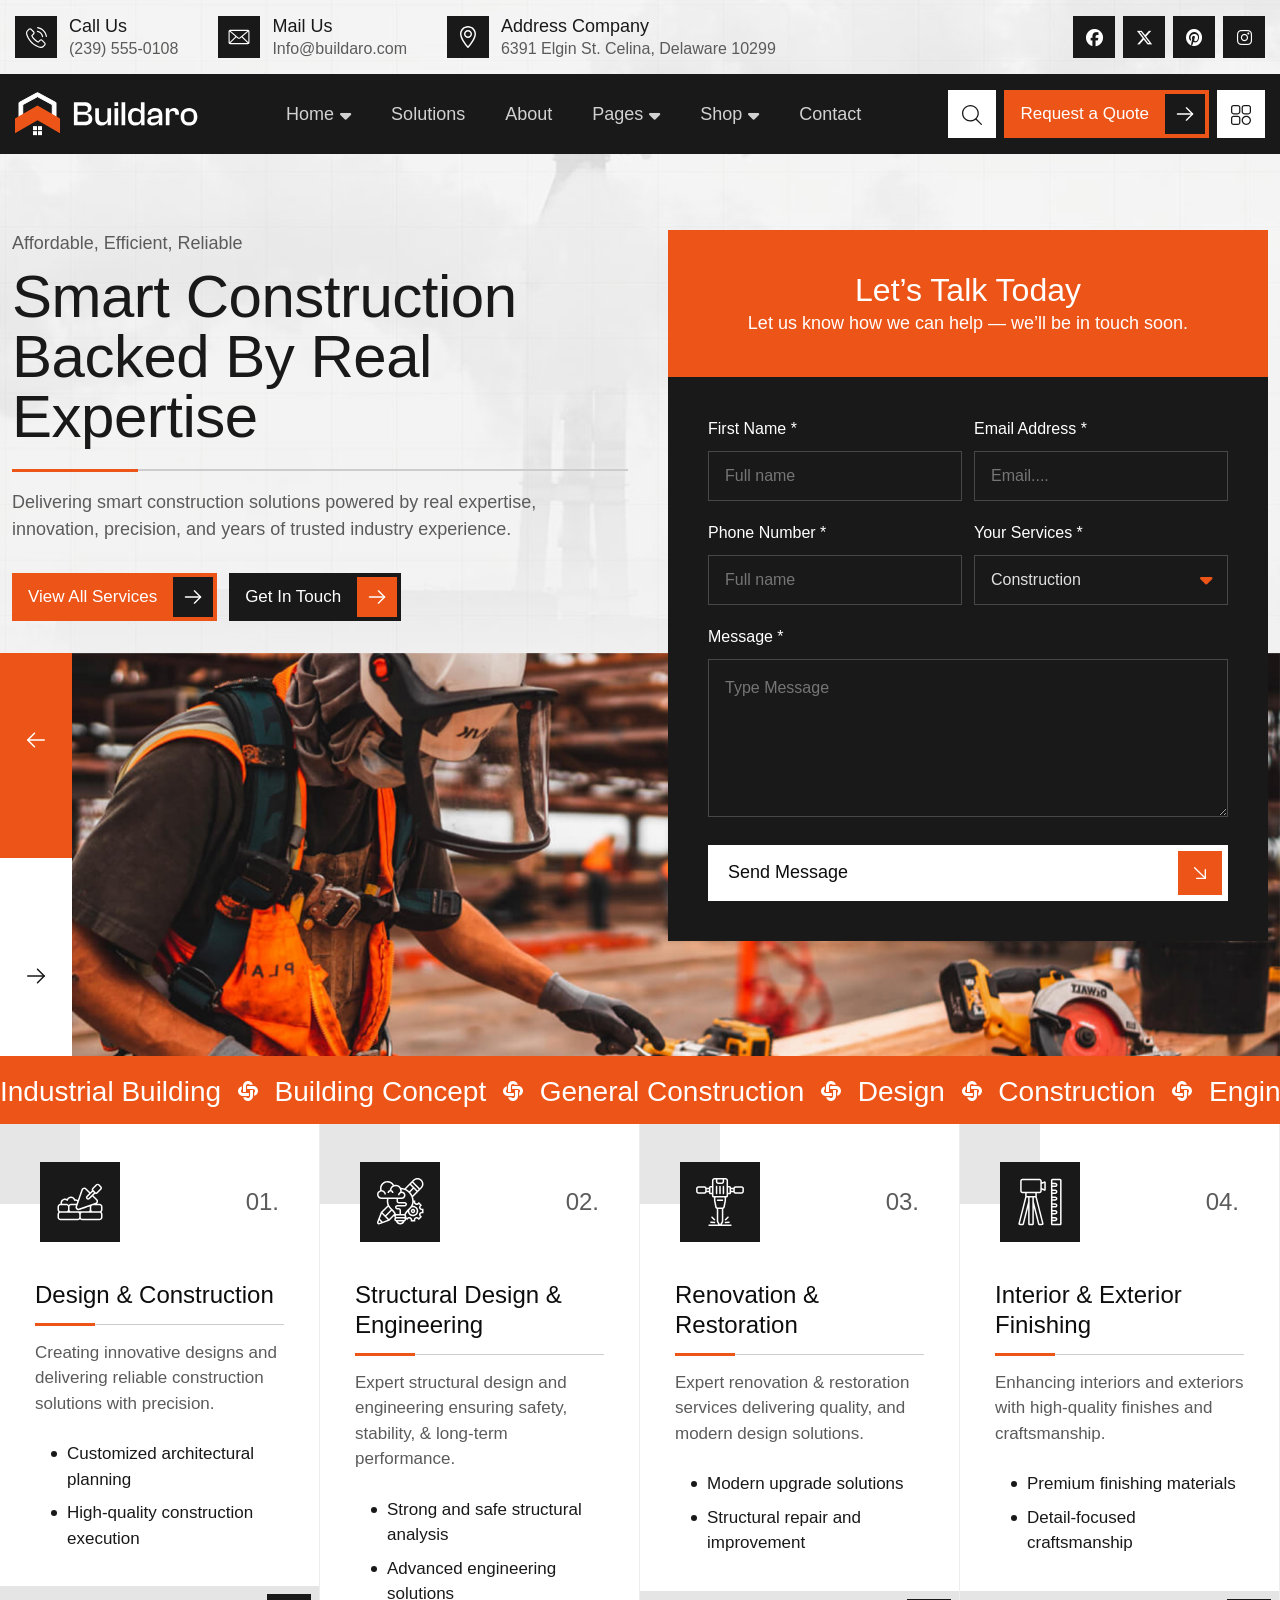
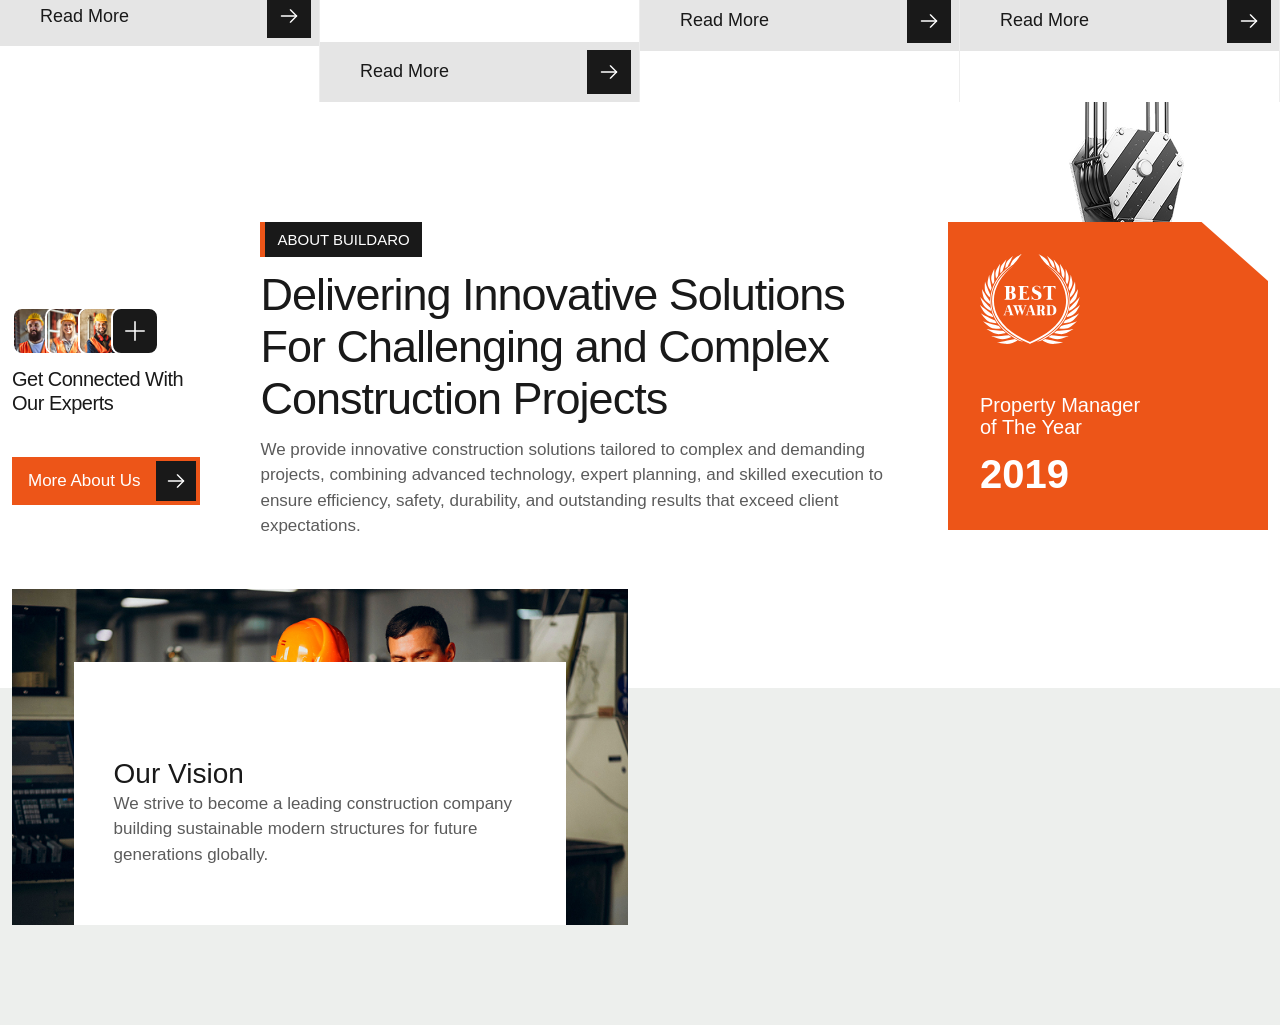
==== index.html @ 1fac30cc "25% 25%" ====
<!DOCTYPE html>
  <html lang="en">
  <head>
  	<meta charset="UTF-8">
  	<title>Buildaro - Home 1</title>
  	<meta name="description" content="Buildaro. - Construction WordPress Theme">
  	<meta name="keywords" content="	architecture, builder, building, company, construction, corporate, engineering, factory, handyman, industry, interior, painter, plumber, renovation, wielding">
  	<meta name="author" content="Themexriver">
  	<link rel="shortcut icon" href="assets/img/logo/fv-1.png" type="image/x-icon">
  	<!-- Mobile Specific Meta -->
  	<meta name="viewport" content="width=device-width, initial-scale=1">

  	<link href="https://api.fontshare.com/v2/css?f[]=clash-grotesk@200,300,400,500,600,700,1&f[]=satoshi@300,301,400,401,500,501,700,701,900,901,1,2&display=swap" rel="stylesheet">
  	<link rel="stylesheet" href="assets/css/bootstrap.min.css">
  	<link rel="stylesheet" href="assets/css/fontawesome.css">
  	<link rel="stylesheet" href="assets/css/animate.css">
  	<link rel="stylesheet" href="assets/css/swiper.min.css">
  	<link rel="stylesheet" href="assets/css/jquery-ui.css"> 
  	<link rel="stylesheet" href="assets/css/magnific-popup.css">
  	<link rel="stylesheet" href="assets/css/style.css">
  </head>
  <body class="home-1">
  	<div id="preloader">
  		<div class="preloader-logo">
  			<a href="#"><img src="assets/img/logo/logo-black.svg" alt=""></a>
  		</div>
  	</div>


<!-- Start of Header section
	============================================= -->
	<header id="bd-header" class="bd-header-section header_style_one txa_sticky_header">
		<div class="bd-header-top d-flex justify-content-between align-items-center">
			<div class="top-cta-wrap d-flex">
				<div class="cta-item d-flex align-items-center">
					<div class="item-icon d-flex justify-content-center align-items-center">
						<img src="assets/img/icon/ic1.svg" alt="">
					</div>
					<div class="item-text">
						<span>Call Us</span>
						<a href="#">(239) 555-0108</a>
					</div>
				</div>
				<div class="cta-item d-flex align-items-center">
					<div class="item-icon d-flex justify-content-center align-items-center">
						<img src="assets/img/icon/ic2.svg" alt="">
					</div>
					<div class="item-text">
						<span>Mail Us</span>
						<a href="#">Info@buildaro.com</a>
					</div>
				</div>
				<div class="cta-item d-flex align-items-center">
					<div class="item-icon d-flex justify-content-center align-items-center">
						<img src="assets/img/icon/ic3.svg" alt="">
					</div>
					<div class="item-text">
						<span>Address Company</span>
						<a href="#">6391 Elgin St. Celina, Delaware 10299</a>
					</div>
				</div>
			</div>
			<div class="top-social">
				<a href="#"><i class="fa-brands fa-facebook"></i></a>
				<a href="#"><i class="fa-brands fa-x-twitter"></i></a>
				<a href="#"><i class="fa-brands fa-pinterest"></i></a>
				<a href="#"><i class="fa-brands fa-instagram"></i></a>
			</div>
		</div>
		<div class="bd-header-navigation-wrap d-flex justify-content-between align-items-center">
			<div class="bd-header-navigation d-flex align-items-center justify-content-between">
				<div class="brand-logo">
					<a href="#"><img src="assets/img/logo/logo-1.svg" alt=""></a>
				</div>
				<nav class="main-navigation clearfix ul-li">
					<ul id="main-nav" class="nav navbar-nav clearfix">
						<li class="dropdown active">
							<a href="!#">Home</a>
							<ul class="dropdown-menu clearfix">
								<li><a class="active"  href="index.html">Home Page One</a></li>
								<li><a href="index-2.html">Home Page Two</a></li>
								<li><a href="index-3.html">Home Page Three</a></li>
							</ul>
						</li>
						<li><a href="about.html">Solutions</a></li>
						<li><a href="about.html">About</a></li>
						<li class="dropdown">
							<a href="!#">Pages</a>
							<ul class="dropdown-menu clearfix">
								<li><a href="service.html">Services</a></li>
								<li class="dropdown">
									<a href="service-single.html">Services Details</a>
									<ul class="dropdown-menu clearfix">
										<li><a href="service-single.html">Construction </a></li>
										<li><a href="service-single-2.html">Architect Design</a></li>
										<li><a href="service-single-3.html">Interior Design</a></li>
										<li><a href="service-single-4.html">3D Animation</a></li>
										<li><a href="service-single-5.html">House Renovation</a></li>
										<li><a href="service-single-6.html">Ideas & Inspiration</a></li>
									</ul>
								</li>
								<li><a href="team.html">Team Page</a></li>
								<li class="dropdown">
									<a href="service-single.html">Blog</a>
									<ul class="dropdown-menu clearfix">
										<li><a href="service-single.html">Construction</a></li>
										<li><a href="service-single-2.html">Architect Design</a></li>
										<li><a href="service-single-3.html">Interior Design</a></li>
										<li><a href="service-single-4.html">3D Animation</a></li>
										<li><a href="service-single-5.html">House Renovation</a></li>
										<li><a href="service-single-6.html">Ideas & Inspiration</a></li>
									</ul>
								</li>
								<li><a href="faq.html">FAQ Page</a></li>
								<li><a href="pricing.html">Pricing Page</a></li>
								<li><a href="testimonial.html">Testimonial Page</a></li>
								<li><a href="contact.html">Contact Page</a></li>
								<li><a href="booking.html">Booking Page</a></li>
							</ul>
						</li>
						<li class="dropdown">
							<a href="!#">Shop</a>
							<ul class="dropdown-menu clearfix"> 
								<li><a href="shop.html">Shop Page </a></li>
								<li><a href="shop-single.html">Shop Details</a></li>
							</ul>
						</li>
						<li><a href="about.html">Contact</a></li>
					</ul>
				</nav>
				<div class="header-cta d-flex align-items-center">
					<button class="search-btn"><i><img src="assets/img/icon/ic5.svg" alt=""></i></button>
					<div class="cta-btn">
						<a class="d-flex align-items-center" href="#">
							<span>Request a Quote</span>
							<i><img src="assets/img/icon/arrow.svg" alt=""></i>
						</a>
					</div>
					<button class="ofcanvas-btn"><i><img src="assets/img/icon/ic4.svg" alt=""></i></button>
				</div>
				<div class="bd-mobile-menu-btn mobile_menu_button open_mobile_menu">
					<button>
						<span></span>
						<span></span>
						<span></span>
					</button>
				</div>
			</div>
		</div>
	</header>
<!-- Start of Header section
	============================================= -->

<!-- Start of Hero section
	============================================= -->
	<section id="bd-hero1" class="bd-hero1-sec position-relative">
		<div class="bd-hero-bg img-cover position-absolute">
			<img src="assets/img/hero/hr1.jpg" alt="">
		</div>
		<div class="container">
			<div class="bd-hero1-content d-flex">
				<div class="bd-hero1-text headline pera-content">
					<span class="hero-slug">Affordable, Efficient, Reliable</span>
					<h1 class="hero-title">Smart Construction Backed 
					By Real Expertise</h1>
					<p>Delivering smart construction solutions powered by real expertise, innovation, precision, and 
					years of trusted industry experience.</p>
					<div class="hero-btn-grp flex-wrap mt-30 d-flex align-items-centers">
						<div class="bd-btn1">
							<a class="d-flex align-items-center" href="#">
								<span>View All Services</span>
								<i><img src="assets/img/icon/arrow.svg" alt=""></i>
							</a>
						</div>
						<div class="bd-btn1">
							<a class="d-flex align-items-center" href="#">
								<span>Get In Touch</span>
								<i><img src="assets/img/icon/arrow.svg" alt=""></i>
							</a>
						</div>
					</div>
				</div>
				<div class="bd-hero1-form">
					<div class="item-title headline pera-content">
						<h3>Let’s Talk Today</h3>
						<p>Let us know how we can help — we’ll be in touch soon.</p>
					</div>
					<div class="item-form">
						<form action="#" method="#">
							<div class="row">
								<div class="col-md-6">
									<div class="item-input">
										<span>First Name *</span>
										<input type="text" placeholder="Full name">
									</div>
								</div>
								<div class="col-md-6">
									<div class="item-input">
										<span>Email Address *</span>
										<input type="email" placeholder="Email....">
									</div>
								</div>
								<div class="col-md-6">
									<div class="item-input">
										<span>Phone Number *</span>
										<input type="text" placeholder="Full name">
									</div>
								</div>
								<div class="col-md-6">
									<div class="item-input">
										<span>Your Services *</span>
										<div class="selective-item position-relative ">
											<select name="#" id="#">
												<option value="#">Construction</option>
												<option value="#">Architect Design</option>
												<option value="#">Interior Design</option>
												<option value="#">House Renovation</option>
											</select>
										</div>
									</div>
								</div>
								<div class="col-md-12">
									<div class="item-input">
										<span>Message *</span>
										<textarea name="#" id="#" placeholder="Type Message"></textarea>
									</div>
								</div>
								<div class="col-md-12">
									<button>Send Message <i><img src="assets/img/icon/arrow.svg" alt=""></i></button>
								</div>
							</div>
						</form>
					</div>
				</div>
			</div>
		</div>
		<div class="bd-hero1-img-slider over-hidden position-relative">
			<div class="bd-hr1-img-slide swiper-container">
				<div class="swiper-wrapper">
					<div class="swiper-slide">
						<div class="bd-hr1-s-img">
							<div class="item-img img-cover">
								<img src="assets/img/hero/hr2.jpg" alt="">
							</div>
						</div>
					</div>
					<div class="swiper-slide">
						<div class="bd-hr1-s-img">
							<div class="item-img img-cover">
								<img src="assets/img/hero/hr3.jpg" alt="">
							</div>
						</div>
					</div>
					<div class="swiper-slide">
						<div class="bd-hr1-s-img">
							<div class="item-img img-cover">
								<img src="assets/img/hero/hr4.jpg" alt="">
							</div>
						</div>
					</div>
				</div>
			</div>
			<div class="bd-hero-text-marquee marquee-right headline">
				<h3>Industrial Building</h3>
				<i><img src="assets/img/icon/ic6.svg" alt=""></i>
				<h3>Building Concept</h3>
				<i><img src="assets/img/icon/ic6.svg" alt=""></i>
				<h3>General Construction</h3>
				<i><img src="assets/img/icon/ic6.svg" alt=""></i>
				<h3>Design</h3>
				<i><img src="assets/img/icon/ic6.svg" alt=""></i>
				<h3>Construction</h3>
				<i><img src="assets/img/icon/ic6.svg" alt=""></i>
				<h3>Engineering Construction</h3>
				<i><img src="assets/img/icon/ic6.svg" alt=""></i>
				<h3>General Construction</h3>
				<i><img src="assets/img/icon/ic6.svg" alt=""></i>
				<h3>Building Concept</h3>
				<i><img src="assets/img/icon/ic6.svg" alt=""></i>
			</div>
			<div class="bd-hr1-nav">
				<div class="bd-hr1-next active">
					<svg width="24" height="24" viewBox="0 0 24 24" fill="none" xmlns="http://www.w3.org/2000/svg">
						<path fill-rule="evenodd" clip-rule="evenodd" d="M3 12C3 12.4142 3.33579 12.75 3.75 12.75H20.25C20.6642 12.75 21 12.4142 21 12C21 11.5858 20.6642 11.25 20.25 11.25H3.75C3.33579 11.25 3 11.5858 3 12Z" fill="#191919"/>
						<path fill-rule="evenodd" clip-rule="evenodd" d="M12.9697 19.2803C13.2625 19.5732 13.7374 19.5732 14.0303 19.2803L20.7803 12.5303C21.0732 12.2375 21.0732 11.7625 20.7803 11.4697L14.0303 4.71968C13.7374 4.4268 13.2625 4.4268 12.9697 4.71968C12.6768 5.01255 12.6768 5.48745 12.9697 5.78032L19.1893 12L12.9697 18.2197C12.6768 18.5126 12.6768 18.9874 12.9697 19.2803Z" fill="#191919"/>
					</svg>
				</div>
				<div class="bd-hr1-prev">
					<svg width="24" height="24" viewBox="0 0 24 24" fill="none" xmlns="http://www.w3.org/2000/svg">
						<path fill-rule="evenodd" clip-rule="evenodd" d="M3 12C3 12.4142 3.33579 12.75 3.75 12.75H20.25C20.6642 12.75 21 12.4142 21 12C21 11.5858 20.6642 11.25 20.25 11.25H3.75C3.33579 11.25 3 11.5858 3 12Z" fill="#191919"/>
						<path fill-rule="evenodd" clip-rule="evenodd" d="M12.9697 19.2803C13.2625 19.5732 13.7374 19.5732 14.0303 19.2803L20.7803 12.5303C21.0732 12.2375 21.0732 11.7625 20.7803 11.4697L14.0303 4.71968C13.7374 4.4268 13.2625 4.4268 12.9697 4.71968C12.6768 5.01255 12.6768 5.48745 12.9697 5.78032L19.1893 12L12.9697 18.2197C12.6768 18.5126 12.6768 18.9874 12.9697 19.2803Z" fill="#191919"/>
					</svg>
				</div>
			</div>
		</div>
	</section>
<!-- End of Hero section
	============================================= -->

<!-- Start of Service section
	============================================= -->
	<section id="bd-ser1" class="bd-ser1-sec">
		<div class="bd-ser1-content">
			<div class="bd-ser1-item position-relative">
				<div class="item-icon-serial d-flex align-items-center justify-content-between">
					<div class="item-icon d-flex align-items-center justify-content-center">
						<svg width="48" height="48" viewBox="0 0 48 48" fill="none" xmlns="http://www.w3.org/2000/svg">
							<path d="M43.5007 25.8653H40.7655C42.3225 24.9061 42.5827 22.5038 41.241 21.2401L37.413 17.4113L39.1028 15.7223C39.5204 15.9254 39.9911 15.9929 40.449 15.9153C40.9069 15.8377 41.3291 15.6189 41.6565 15.2896L45.369 11.5771C45.7901 11.1548 46.0265 10.5827 46.0265 9.98634C46.0265 9.38997 45.7901 8.81792 45.369 8.39559L43.248 6.27459C42.3975 5.42409 40.9155 5.42409 40.0658 6.27459L36.3532 9.98709C35.6835 10.6366 35.5012 11.7098 35.9197 12.5416L34.2315 14.2298L30.4035 10.4026C28.9365 8.83959 26.0865 9.49509 25.4528 11.5411L21.8107 22.0013C21.0387 21.5313 20.14 21.312 19.2382 21.3736C17.952 17.5591 12.4793 17.3536 10.8923 21.0421C7.7445 19.4551 3.8715 22.4048 4.569 25.8646C4.16948 25.8562 3.7723 25.9276 3.40069 26.0745C3.02908 26.2215 2.69049 26.441 2.40473 26.7203C2.11898 26.9997 1.89178 27.3332 1.73643 27.7014C1.58109 28.0695 1.50071 28.465 1.5 28.8646V31.8646C1.5 32.7653 1.9065 33.5648 2.5365 34.1146C2.21254 34.3934 1.95232 34.7386 1.77348 35.1268C1.59465 35.515 1.50138 35.9372 1.5 36.3646V39.3646C1.5 41.0191 2.8455 42.3646 4.5 42.3646H21.75C22.65 42.3646 23.4495 41.9581 24 41.3281C24.5505 41.9581 25.35 42.3653 26.25 42.3653H43.5C45.1545 42.3653 46.5 41.0191 46.5 39.3653V36.3653C46.5 35.4653 46.0935 34.6651 45.4635 34.1153C45.7875 33.8365 46.0477 33.4913 46.2265 33.1031C46.4054 32.7149 46.4986 32.2928 46.5 31.8653V28.8653C46.5 27.2108 45.1553 25.8653 43.5007 25.8653ZM37.4137 11.0476L41.1263 7.33509C41.2673 7.19522 41.4579 7.11674 41.6565 7.11674C41.8551 7.11674 42.0457 7.19522 42.1868 7.33509L44.3078 9.45609C44.6003 9.74859 44.6003 10.2241 44.3078 10.5166L40.596 14.2291C40.3035 14.5216 39.828 14.5216 39.5348 14.2291L37.4137 12.1073C37.2739 11.9664 37.1955 11.776 37.1955 11.5775C37.1955 11.379 37.2739 11.1885 37.4137 11.0476ZM36.8835 13.6988L37.944 14.7593L32.6408 20.0626C32.3482 20.3551 31.8727 20.3551 31.5802 20.0626C31.44 19.9218 31.3613 19.7311 31.3613 19.5323C31.3613 19.3336 31.44 19.1429 31.5802 19.0021L36.8835 13.6988ZM22.8705 23.5208C22.8697 23.5208 26.8703 12.0331 26.8695 12.0316C27.1823 11.0063 28.6125 10.6861 29.343 11.4631L33.171 15.2903L30.5198 17.9416C30.0985 18.3638 29.8619 18.9359 29.8619 19.5323C29.8619 20.1288 30.0985 20.7009 30.5198 21.1231C30.9419 21.5445 31.514 21.7812 32.1105 21.7812C32.707 21.7812 33.2791 21.5445 33.7012 21.1231L36.3525 18.4726L40.1805 22.3006C40.956 23.0326 40.638 24.4613 39.609 24.7748L22.9987 30.5573C21.864 30.9983 20.6423 29.7826 21.0863 28.6463L22.8705 23.5208ZM9.00075 22.1153C9.6705 22.1153 10.3095 22.3433 10.8495 22.7753C11.2688 23.1316 11.9722 22.8698 12.0555 22.3261C12.6743 19.0688 17.3542 19.0763 17.9445 22.3411C18.0075 22.7536 18.447 23.0476 18.8505 22.9433C19.7145 22.7371 20.607 22.9508 21.2992 23.4728L20.4667 25.8653H15.0007C14.1007 25.8653 13.3013 26.2718 12.7508 26.9018C12.4719 26.5779 12.1267 26.3177 11.7385 26.1388C11.3503 25.96 10.9282 25.8667 10.5008 25.8653H6.1095C5.5695 24.0136 7.08075 22.0853 9.00075 22.1153ZM3.00075 28.8653C3.00075 28.0381 3.6735 27.3653 4.50075 27.3653H10.5008C11.328 27.3653 12.0008 28.0381 12.0008 28.8653V31.8653C12.0008 32.6926 11.328 33.3653 10.5008 33.3653H4.50075C3.6735 33.3653 3.00075 32.6926 3.00075 31.8653V28.8653ZM23.2507 39.3653C23.2507 40.1926 22.578 40.8653 21.7507 40.8653H4.50075C3.6735 40.8653 3.00075 40.1926 3.00075 39.3653V36.3653C3.00075 35.5381 3.6735 34.8653 4.50075 34.8653H21.7507C22.578 34.8653 23.2507 35.5381 23.2507 36.3653V39.3653ZM15.0007 33.3653C14.1735 33.3653 13.5007 32.6926 13.5007 31.8653V28.8653C13.5007 28.0381 14.1735 27.3653 15.0007 27.3653H19.9447L19.6695 28.1551C18.9495 30.0248 20.5193 32.1976 22.497 32.1413C22.6163 32.4511 33.2715 28.5038 33.6795 28.4266C33.813 28.6163 33.7297 31.5818 33.7507 31.8653C33.7507 32.6926 33.078 33.3653 32.2507 33.3653H15.0007ZM45.0007 39.3653C45.0007 40.1926 44.328 40.8653 43.5007 40.8653H26.2507C25.4235 40.8653 24.7507 40.1926 24.7507 39.3653V36.3653C24.7507 35.5381 25.4235 34.8653 26.2507 34.8653H43.5007C44.328 34.8653 45.0007 35.5381 45.0007 36.3653V39.3653ZM45.0007 31.8653C45.0007 32.6926 44.328 33.3653 43.5007 33.3653H36.7507C35.9235 33.3653 35.2507 32.6926 35.2507 31.8653V28.8653C35.2507 28.3921 35.4787 27.9526 35.856 27.6691L36.726 27.3661L43.5007 27.3653C44.328 27.3653 45.0007 28.0381 45.0007 28.8653V31.8653Z" fill="white"/>
						</svg>
					</div>
					<div class="item-serial">
						01.
					</div>
				</div>
				<div class="item-text headline pera-content ul-li-block">
					<h3>Design & Construction</h3>
					<p>Creating innovative designs and delivering reliable construction solutions with precision.</p>
					<ul>
						<li>Customized architectural planning</li>
						<li>High-quality construction execution</li>
					</ul>
				</div>
				<div class="item-btn">
					<a class="d-flex justify-content-between align-items-center" href="#">
						<span>Read More</span>
						<i><img src="assets/img/icon/arrow.svg" alt=""></i>
					</a>
				</div>
			</div>
			<div class="bd-ser1-item position-relative">
				<div class="item-icon-serial d-flex align-items-center justify-content-between">
					<div class="item-icon d-flex align-items-center justify-content-center">
						<svg width="47" height="47" viewBox="0 0 47 47" fill="none" xmlns="http://www.w3.org/2000/svg">
							<path d="M36 35.25C37.2405 35.25 38.25 34.2405 38.25 33C38.25 31.7595 37.2405 30.75 36 30.75C34.7595 30.75 33.75 31.7595 33.75 33C33.75 34.2405 34.7595 35.25 36 35.25ZM36 32.25C36.1485 32.2499 36.2938 32.2938 36.4174 32.3762C36.541 32.4586 36.6373 32.5759 36.6942 32.7131C36.7511 32.8503 36.7661 33.0013 36.7371 33.147C36.7082 33.2927 36.6366 33.4266 36.5316 33.5316C36.4266 33.6366 36.2927 33.7082 36.147 33.7371C36.0013 33.7661 35.8503 33.7511 35.7131 33.6942C35.5759 33.6373 35.4586 33.541 35.3762 33.4174C35.2938 33.2938 35.2499 33.1485 35.25 33C35.25 32.586 35.5868 32.25 36 32.25Z" fill="white"/>
							<path d="M43.62 29.8335C43.5085 29.5699 43.4781 29.279 43.5328 28.9981C43.5874 28.7171 43.7246 28.4589 43.9268 28.2562L45.018 27.1643L41.835 23.9812L40.7423 25.0732C40.329 25.4872 39.7095 25.6073 39.1365 25.3673C38.8737 25.2593 38.649 25.0756 38.4911 24.8394C38.3332 24.6032 38.2493 24.3253 38.25 24.0413V22.5H36.7118C36.6472 21.3133 36.4237 20.1406 36.0472 19.0132L44.7262 10.3343C45.2903 9.7734 45.7375 9.10625 46.0419 8.37142C46.3464 7.63658 46.5021 6.84866 46.5 6.05325C46.5 2.71575 43.7843 0 40.4468 0C38.8298 0 37.3095 0.63 36.1665 1.773L27.4965 10.4438C26.3526 10.0645 25.1625 9.84223 23.9587 9.783C22.9237 7.97475 20.979 6.75 18.75 6.75C18.1793 6.75 17.6287 6.8355 17.1045 6.98475C15.81 4.551 13.2952 3 10.5 3C6.3645 3 3 6.3645 3 10.5C3 11.0745 3.0705 11.64 3.19875 12.1935C2.27449 12.4738 1.46474 13.0436 0.888833 13.819C0.312929 14.5943 0.00134266 15.5342 0 16.5C0 18.9818 2.01825 21 4.5 21H9.9405C9.81473 21.7434 9.75102 22.496 9.75 23.25C9.75 24.9007 10.0553 26.244 10.548 27.3915L3.85725 34.083L0.13425 43.7625C-0.00426794 44.1262 -0.0346366 44.5222 0.0468047 44.9028C0.128246 45.2833 0.318021 45.6322 0.593254 45.9074C0.868486 46.1825 1.21743 46.3722 1.59802 46.4535C1.9786 46.5349 2.37459 46.5044 2.73825 46.3657L12.4177 42.6427L17.31 37.7498C17.2732 37.911 17.25 38.0775 17.25 38.25C17.25 38.8283 17.4758 39.351 17.835 39.75C17.4602 40.1598 17.2516 40.6946 17.25 41.25C17.25 42.2925 17.9662 43.164 18.93 43.4175C19.569 45.2475 21.2805 46.5 23.25 46.5C25.2195 46.5 26.931 45.2475 27.57 43.4175C28.05 43.2923 28.4751 43.0118 28.779 42.6198C29.0829 42.2277 29.2485 41.7461 29.25 41.25C29.25 41.1937 29.2373 41.1413 29.2335 41.0865L30.165 42.018L31.2577 40.926C31.671 40.512 32.2883 40.3912 32.8628 40.6305C33.1256 40.7391 33.3502 40.9233 33.5082 41.1598C33.6661 41.3963 33.7503 41.6744 33.75 41.9587V43.5H38.25V41.9587C38.25 41.3752 38.5988 40.854 39.1665 40.6193C39.43 40.5077 39.7207 40.4773 40.0016 40.532C40.2824 40.5866 40.5406 40.7238 40.743 40.926L41.835 42.018L45.018 38.835L43.9268 37.743C43.5135 37.329 43.3927 36.7102 43.632 36.1372C43.7401 35.8744 43.924 35.6496 44.1603 35.4916C44.3965 35.3336 44.6745 35.2495 44.9587 35.25H46.5V30.75H44.9587C44.3752 30.75 43.8547 30.4012 43.62 29.8335ZM32.382 32.0445C33.2002 31.2458 34.02 30.4297 34.7273 29.4862C35.1344 29.3334 35.5652 29.2535 36 29.25C38.0677 29.25 39.75 30.9323 39.75 33C39.75 35.0677 38.0677 36.75 36 36.75C33.9323 36.75 32.25 35.0677 32.25 33C32.25 32.6753 32.3002 32.3558 32.382 32.0445ZM33.2827 14.2785L36.75 10.8105L39.4395 13.5L35.4337 17.5057C34.8745 16.3328 34.1501 15.2461 33.2827 14.2785ZM34.0605 6L35.25 4.8105L41.6895 11.25L40.5 12.4395L34.0605 6ZM40.4468 1.5C41.6539 1.50159 42.8111 1.98181 43.6646 2.83537C44.5182 3.68893 44.9984 4.84614 45 6.05325C45.0016 6.65144 44.8846 7.24401 44.6557 7.79668C44.4268 8.34935 44.0906 8.85113 43.6665 9.273L42.75 10.1895L36.3105 3.75L37.227 2.8335C37.6489 2.40946 38.1507 2.07328 38.7034 1.84439C39.256 1.6155 39.8486 1.49845 40.4468 1.5ZM33 7.0605L35.6895 9.75L32.2238 13.2158C31.2569 12.3475 30.1706 11.6224 28.998 11.0625L33 7.0605ZM35.25 23.25C35.25 27.1523 33.285 29.0693 31.2045 31.098C29.772 32.4953 28.3005 33.9398 27.444 36.045C27.2979 36.0151 27.1491 36 27 36H24V32.25C24 31.0095 22.9905 30 21.75 30H20.25C20.0569 29.9914 19.8746 29.9086 19.741 29.7689C19.6074 29.6292 19.5328 29.4433 19.5328 29.25C19.5328 29.0567 19.6074 28.8708 19.741 28.7311C19.8746 28.5914 20.0569 28.5086 20.25 28.5H27.75C28.9905 28.5 30 27.4905 30 26.25C30 25.0095 28.9905 24 27.75 24H21.75C21.3368 24 21 23.664 21 23.25V21H24.75C26.8177 21 28.5 19.3177 28.5 17.25C28.5 15.1823 26.8177 13.5 24.75 13.5C24.729 13.5 24.7095 13.506 24.6885 13.506C24.7207 13.2555 24.75 13.005 24.75 12.75C24.7479 12.2706 24.6885 11.7932 24.573 11.328C30.552 11.994 35.25 17.1255 35.25 23.25ZM18.75 38.25C18.75 37.836 19.0868 37.5 19.5 37.5H27C27.1931 37.5086 27.3754 37.5914 27.509 37.7311C27.6426 37.8708 27.7172 38.0567 27.7172 38.25C27.7172 38.4433 27.6426 38.6292 27.509 38.7689C27.3754 38.9086 27.1931 38.9914 27 39H19.5C19.0868 39 18.75 38.664 18.75 38.25ZM9.3105 38.25L14.8237 32.7367C15.7462 33.6517 16.6028 34.5772 17.2343 35.7045L12 40.9395L9.3105 38.25ZM1.5 16.5C1.5 14.8455 2.8455 13.5 4.5 13.5C6.1545 13.5 7.5 14.8455 7.5 16.5H9C9 14.0835 7.08375 12.111 4.692 12.0098C4.56412 11.5167 4.4996 11.0094 4.5 10.5C4.5 7.19175 7.19175 4.5 10.5 4.5C11.5663 4.50025 12.6131 4.78553 13.5321 5.32632C14.4511 5.8671 15.2088 6.64372 15.7267 7.57575C14.9185 8.04776 14.2319 8.70218 13.7215 9.48675C13.2112 10.2713 12.8913 11.1643 12.7875 12.0945C11.478 12.417 10.5 13.5923 10.5 15H12C12 14.1727 12.6727 13.5 13.5 13.5C14.3273 13.5 15 14.1727 15 15H16.5C16.5 13.6237 15.564 12.474 14.2988 12.1215C14.6063 9.9375 16.482 8.25 18.75 8.25C21.2318 8.25 23.25 10.2682 23.25 12.75C23.25 13.1445 23.1855 13.5307 23.085 13.9072C21.855 14.523 21 15.783 21 17.25H22.5C22.5 16.0095 23.5095 15 24.75 15C25.9905 15 27 16.0095 27 17.25C27 18.4905 25.9905 19.5 24.75 19.5H4.5C2.8455 19.5 1.5 18.1545 1.5 16.5ZM19.5 21V23.25C19.5 24.4905 20.5095 25.5 21.75 25.5H27.75C27.9431 25.5086 28.1254 25.5914 28.259 25.7311C28.3926 25.8708 28.4672 26.0567 28.4672 26.25C28.4672 26.4433 28.3926 26.6292 28.259 26.7689C28.1254 26.9086 27.9431 26.9914 27.75 27H20.25C19.0095 27 18 28.0095 18 29.25C18 30.4905 19.0095 31.5 20.25 31.5H21.75C22.1632 31.5 22.5 31.836 22.5 32.25V36H19.5C19.3478 36 19.1993 36.0158 19.056 36.045C18.1995 33.9398 16.728 32.4953 15.2955 31.098C13.215 29.0693 11.25 27.1523 11.25 23.25C11.25 22.4917 11.3408 21.7402 11.481 21H19.5ZM13.7527 31.6868L8.25 37.1895L5.5605 34.5L11.283 28.7775C11.9873 29.883 12.8602 30.8055 13.7527 31.6868ZM4.78575 35.8462L10.6537 41.7142L5.68575 43.6252L2.87475 40.8142L4.78575 35.8462ZM2.2005 44.9655C1.87575 45.0915 1.5 44.8327 1.5 44.4847C1.5 44.421 1.512 44.3588 1.53375 44.3003L2.28525 42.3457L4.1535 44.214L2.2005 44.9655ZM23.25 45C22.7174 44.9997 22.194 44.8613 21.7307 44.5984C21.2675 44.3356 20.8804 43.9571 20.607 43.5H25.893C25.6196 43.9571 25.2325 44.3356 24.7693 44.5984C24.306 44.8613 23.7826 44.9997 23.25 45ZM27 42H19.5C19.3069 41.9914 19.1246 41.9086 18.991 41.7689C18.8574 41.6292 18.7828 41.4433 18.7828 41.25C18.7828 41.0567 18.8574 40.8708 18.991 40.7311C19.1246 40.5914 19.3069 40.5086 19.5 40.5H27C27.1931 40.5086 27.3754 40.5914 27.509 40.7311C27.6426 40.8708 27.7172 41.0567 27.7172 41.25C27.7172 41.4433 27.6426 41.6292 27.509 41.7689C27.3754 41.9086 27.1931 41.9914 27 42ZM45 33.75H44.9587C43.7655 33.75 42.7005 34.4625 42.2355 35.589C42.009 36.1267 41.9479 36.7198 42.0601 37.2924C42.1724 37.8649 42.4528 38.3911 42.8655 38.8035L42.897 38.835L41.835 39.897L41.8035 39.8655C40.9575 39.0195 39.6945 38.7712 38.5642 39.2452C38.0266 39.4663 37.5669 39.8424 37.2438 40.3256C36.9207 40.8089 36.7488 41.3774 36.75 41.9587V42H35.25V41.9587C35.25 40.7655 34.5375 39.7005 33.411 39.2347C32.8732 39.0078 32.2799 38.9467 31.707 39.059C31.1342 39.1714 30.608 39.4522 30.1958 39.8655L30.1643 39.897L29.148 38.8807C29.208 38.679 29.25 38.4705 29.25 38.25C29.25 37.7175 29.0565 37.2345 28.746 36.8483C29.2125 35.589 29.9438 34.5817 30.795 33.6517C31.1175 36.2392 33.3262 38.25 36 38.25C38.895 38.25 41.25 35.8942 41.25 33C41.25 30.1058 38.895 27.75 36 27.75C35.9265 27.75 35.8552 27.7575 35.7825 27.7605C36.2902 26.7067 36.639 25.485 36.7268 24H36.75V24.0413C36.75 25.2345 37.4625 26.3003 38.5883 26.7645C39.126 26.9917 39.7193 27.0531 40.2922 26.9409C40.865 26.8286 41.3913 26.5478 41.8035 26.1345L41.835 26.103L42.897 27.165L42.8655 27.1965C42.021 28.0418 41.7735 29.304 42.2452 30.435C42.4661 30.9729 42.8421 31.4328 43.3254 31.756C43.8087 32.0793 44.3773 32.2512 44.9587 32.25H45V33.75Z" fill="white"/>
						</svg>
					</div>
					<div class="item-serial">
						02.
					</div>
				</div>
				<div class="item-text headline pera-content ul-li-block">
					<h3>Structural Design & Engineering</h3>
					<p>Expert structural design and engineering ensuring safety, stability, & long-term performance.</p>
					<ul>
						<li>Strong and safe structural analysis</li>
						<li>Advanced engineering solutions</li>
					</ul>
				</div>
				<div class="item-btn">
					<a class="d-flex justify-content-between align-items-center" href="#">
						<span>Read More</span>
						<i><img src="assets/img/icon/arrow.svg" alt=""></i>
					</a>
				</div>
			</div>
			<div class="bd-ser1-item position-relative">
				<div class="item-icon-serial d-flex align-items-center justify-content-between">
					<div class="item-icon d-flex align-items-center justify-content-center">
						<svg width="48" height="48" viewBox="0 0 48 48" fill="none" xmlns="http://www.w3.org/2000/svg">
							<g clip-path="url(#clip0_37354_961)">
								<path d="M21.6094 23.0625H26.3906C26.5895 23.0625 26.7803 22.9835 26.921 22.8428C27.0616 22.7022 27.1406 22.5114 27.1406 22.3125C27.1406 22.1136 27.0616 21.9228 26.921 21.7822C26.7803 21.6415 26.5895 21.5625 26.3906 21.5625H21.6094C21.4105 21.5625 21.2197 21.6415 21.079 21.7822C20.9384 21.9228 20.8594 22.1136 20.8594 22.3125C20.8594 22.5114 20.9384 22.7022 21.079 22.8428C21.2197 22.9835 21.4105 23.0625 21.6094 23.0625Z" fill="white"/>
								<path d="M45.6562 8.25H39.5625C38.5847 8.25 37.7512 8.87709 37.4415 9.75H35.0625C35.0625 8.81953 34.3055 8.0625 33.375 8.0625H32.0625V2.72372C32.0625 1.2735 30.8827 0.09375 29.4326 0.09375H18.5674C17.1173 0.09375 15.9375 1.2735 15.9375 2.72372V8.0625H14.625C13.6945 8.0625 12.9375 8.81953 12.9375 9.75H10.5585C10.2487 8.87709 9.41522 8.25 8.4375 8.25H2.34375C1.10306 8.25 0.09375 9.25941 0.09375 10.5V13.5C0.09375 14.7406 1.10306 15.75 2.34375 15.75H8.4375C9.41531 15.75 10.2488 15.1229 10.5585 14.25H12.9375V14.625C12.9375 15.5555 13.6945 16.3125 14.625 16.3125H15.9375V17.8091C15.9375 18.7931 16.7381 19.5938 17.7221 19.5938H17.9429C17.9186 19.7142 17.9063 19.8367 17.9062 19.9596V22.3774C17.9062 22.4242 17.9106 22.471 17.9194 22.5171L19.1299 28.8958C19.3031 29.8082 19.9389 30.5347 20.7656 30.8542V43.3748C20.7656 43.6372 20.8348 43.8961 20.9659 44.1235L22.2809 46.4062H13.125C12.9261 46.4062 12.7353 46.4853 12.5947 46.6259C12.454 46.7666 12.375 46.9573 12.375 47.1562C12.375 47.3552 12.454 47.5459 12.5947 47.6866C12.7353 47.8272 12.9261 47.9062 13.125 47.9062H34.875C35.0739 47.9062 35.2647 47.8272 35.4053 47.6866C35.546 47.5459 35.625 47.3552 35.625 47.1562C35.625 46.9573 35.546 46.7666 35.4053 46.6259C35.2647 46.4853 35.0739 46.4062 34.875 46.4062H25.7597L27.1156 44.1381C27.2547 43.9054 27.3281 43.6394 27.3281 43.3684V30.8151C28.1087 30.4781 28.7035 29.7732 28.8701 28.8957L30.0806 22.5172C30.0894 22.471 30.0938 22.4242 30.0938 22.3773V19.9596C30.0938 19.8344 30.0808 19.7121 30.0571 19.5938H30.2779C31.2619 19.5938 32.0625 18.7931 32.0625 17.8091V16.3125H33.375C34.3055 16.3125 35.0625 15.5555 35.0625 14.625V14.25H37.4415C37.7512 15.1229 38.5848 15.75 39.5625 15.75H45.6562C46.8969 15.75 47.9062 14.7406 47.9062 13.5V10.5C47.9062 9.25941 46.8969 8.25 45.6562 8.25ZM26.625 1.59375V3.65625C26.625 4.06978 26.2885 4.40625 25.875 4.40625H22.125C21.7115 4.40625 21.375 4.06978 21.375 3.65625V1.59375H26.625ZM9.1875 13.5C9.1875 13.9135 8.85103 14.25 8.4375 14.25H2.34375C1.93022 14.25 1.59375 13.9135 1.59375 13.5V10.5C1.59375 10.0865 1.93022 9.75 2.34375 9.75H8.4375C8.85103 9.75 9.1875 10.0865 9.1875 10.5V13.5ZM10.6875 12.75V11.25H12.9375V12.75H10.6875ZM14.625 14.8125C14.5216 14.8125 14.4375 14.7284 14.4375 14.625V9.75C14.4375 9.64659 14.5216 9.5625 14.625 9.5625H15.9375V14.8125H14.625ZM24.012 46.4062L22.2656 43.3748V31.0312H25.8281V43.3683L24.012 46.4062ZM28.5938 19.9596V22.3068L27.3964 28.616C27.3474 28.8733 27.2102 29.1055 27.0084 29.2725C26.8067 29.4396 26.553 29.5311 26.2911 29.5312H21.7089C21.447 29.5311 21.1933 29.4396 20.9916 29.2726C20.7898 29.1055 20.6527 28.8734 20.6036 28.6161L19.4062 22.3069V19.9597C19.4062 19.758 19.5744 19.5938 19.7812 19.5938H28.2188C28.4256 19.5938 28.5938 19.758 28.5938 19.9597V19.9596ZM30.5625 17.8091C30.5624 17.8846 30.5324 17.9569 30.479 18.0103C30.4257 18.0636 30.3533 18.0937 30.2779 18.0938H17.7221C17.6467 18.0937 17.5743 18.0636 17.521 18.0103C17.4676 17.9569 17.4376 17.8846 17.4375 17.8091V2.72372C17.4375 2.10066 17.9444 1.59375 18.5674 1.59375H19.875V3.65625C19.875 4.89684 20.8843 5.90625 22.125 5.90625H25.875C27.1157 5.90625 28.125 4.89684 28.125 3.65625V1.59375H29.4326C30.0556 1.59375 30.5625 2.10066 30.5625 2.72372V15.5625V17.8091ZM33.5625 14.625C33.5625 14.7284 33.4784 14.8125 33.375 14.8125H32.0625V9.5625H33.375C33.4784 9.5625 33.5625 9.64659 33.5625 9.75V14.625ZM35.0625 11.25H37.3125V12.75H35.0625V11.25ZM46.4062 13.5C46.4062 13.9135 46.0698 14.25 45.6562 14.25H39.5625C39.149 14.25 38.8125 13.9135 38.8125 13.5V10.5C38.8125 10.0865 39.149 9.75 39.5625 9.75H45.6562C46.0698 9.75 46.4062 10.0865 46.4062 10.5V13.5Z" fill="white"/>
								<path d="M29.4844 42.4688C29.5829 42.4689 29.6804 42.4495 29.7714 42.4118C29.8625 42.3741 29.9451 42.3188 30.0147 42.2491L32.5459 39.7178C32.6156 39.6482 32.6708 39.5655 32.7085 39.4745C32.7462 39.3835 32.7656 39.286 32.7656 39.1875C32.7656 39.089 32.7462 38.9915 32.7085 38.9005C32.6708 38.8095 32.6156 38.7268 32.5459 38.6572C32.4763 38.5875 32.3936 38.5323 32.3026 38.4946C32.2116 38.4569 32.1141 38.4375 32.0156 38.4375C31.9171 38.4375 31.8196 38.4569 31.7286 38.4946C31.6376 38.5323 31.5549 38.5875 31.4853 38.6572L28.954 41.1884C28.8491 41.2933 28.7777 41.4269 28.7487 41.5724C28.7198 41.7179 28.7347 41.8687 28.7914 42.0058C28.8482 42.1428 28.9443 42.26 29.0677 42.3424C29.191 42.4248 29.336 42.4688 29.4844 42.4688ZM28.6445 44.6077C28.6649 44.8056 28.7629 44.9873 28.9172 45.1129C29.0714 45.2384 29.2692 45.2976 29.4671 45.2773L33.1234 44.9023C33.2213 44.8923 33.3164 44.863 33.403 44.8163C33.4897 44.7695 33.5663 44.7061 33.6285 44.6297C33.6907 44.5533 33.7372 44.4655 33.7654 44.3711C33.7936 44.2767 33.803 44.1777 33.7929 44.0798C33.7507 43.6677 33.3821 43.3675 32.9704 43.4102L29.3141 43.7852C29.2161 43.7952 29.1211 43.8245 29.0344 43.8712C28.9477 43.918 28.8711 43.9814 28.8089 44.0578C28.7468 44.1342 28.7002 44.222 28.672 44.3164C28.6438 44.4108 28.6345 44.5098 28.6445 44.6077ZM18.5156 42.4688C18.6639 42.4688 18.809 42.4248 18.9323 42.3424C19.0556 42.26 19.1518 42.1428 19.2085 42.0058C19.2653 41.8687 19.2802 41.7179 19.2512 41.5724C19.2223 41.4269 19.1508 41.2933 19.0459 41.1884L16.5147 38.6572C16.3738 38.5179 16.1834 38.4401 15.9853 38.4407C15.7872 38.4413 15.5974 38.5203 15.4573 38.6604C15.3172 38.8005 15.2382 38.9904 15.2376 39.1885C15.237 39.3866 15.3149 39.5769 15.4541 39.7178L17.9854 42.2491C18.0549 42.3188 18.1376 42.3741 18.2286 42.4118C18.3196 42.4495 18.4171 42.4689 18.5156 42.4688ZM14.207 44.0798C14.197 44.1777 14.2063 44.2767 14.2345 44.3711C14.2627 44.4655 14.3093 44.5533 14.3714 44.6297C14.4336 44.7061 14.5102 44.7695 14.5969 44.8163C14.6836 44.863 14.7786 44.8923 14.8766 44.9023L18.5329 45.2773C18.7288 45.294 18.9235 45.233 19.0749 45.1075C19.2264 44.982 19.3225 44.8021 19.3425 44.6065C19.3626 44.4108 19.305 44.2151 19.1822 44.0615C19.0594 43.9079 18.8812 43.8087 18.6859 43.7852L15.0297 43.4102C14.8318 43.3899 14.634 43.4491 14.4797 43.5746C14.3255 43.7002 14.2274 43.8819 14.207 44.0798ZM20.5781 7.78125C20.3792 7.78125 20.1884 7.86027 20.0478 8.00092C19.9071 8.14157 19.8281 8.33234 19.8281 8.53125V15.4688C19.8281 15.6677 19.9071 15.8584 20.0478 15.9991C20.1884 16.1397 20.3792 16.2188 20.5781 16.2188C20.777 16.2188 20.9678 16.1397 21.1084 15.9991C21.2491 15.8584 21.3281 15.6677 21.3281 15.4688V8.53125C21.3281 8.33234 21.2491 8.14157 21.1084 8.00092C20.9678 7.86027 20.777 7.78125 20.5781 7.78125ZM24 7.78125C23.8011 7.78125 23.6103 7.86027 23.4696 8.00092C23.329 8.14157 23.25 8.33234 23.25 8.53125V15.4688C23.25 15.6677 23.329 15.8584 23.4696 15.9991C23.6103 16.1397 23.8011 16.2188 24 16.2188C24.1989 16.2188 24.3897 16.1397 24.5303 15.9991C24.671 15.8584 24.75 15.6677 24.75 15.4688V8.53125C24.75 8.33234 24.671 8.14157 24.5303 8.00092C24.3897 7.86027 24.1989 7.78125 24 7.78125ZM27.4219 7.78125C27.2229 7.78125 27.0322 7.86027 26.8915 8.00092C26.7509 8.14157 26.6719 8.33234 26.6719 8.53125V15.4688C26.6719 15.6677 26.7509 15.8584 26.8915 15.9991C27.0322 16.1397 27.2229 16.2188 27.4219 16.2188C27.6208 16.2188 27.8115 16.1397 27.9522 15.9991C28.0928 15.8584 28.1719 15.6677 28.1719 15.4688V8.53125C28.1719 8.33234 28.0928 8.14157 27.9522 8.00092C27.8115 7.86027 27.6208 7.78125 27.4219 7.78125Z" fill="white"/>
							</g>
							<defs>
								<clipPath id="clip0_37354_961">
									<rect width="48" height="48" fill="white"/>
								</clipPath>
							</defs>
						</svg>
					</div>
					<div class="item-serial">
						03.
					</div>
				</div>
				<div class="item-text headline pera-content ul-li-block">
					<h3>Renovation & Restoration</h3>
					<p>Expert renovation & restoration services delivering quality, and modern design solutions.</p>
					<ul>
						<li>Modern upgrade solutions</li>
						<li>Structural repair and improvement</li>
					</ul>
				</div>
				<div class="item-btn">
					<a class="d-flex justify-content-between align-items-center" href="#">
						<span>Read More</span>
						<i><img src="assets/img/icon/arrow.svg" alt=""></i>
					</a>
				</div>
			</div>
			<div class="bd-ser1-item position-relative">
				<div class="item-icon-serial d-flex align-items-center justify-content-between">
					<div class="item-icon d-flex align-items-center justify-content-center">	
						<svg width="48" height="48" viewBox="0 0 48 48" fill="none" xmlns="http://www.w3.org/2000/svg">
							<path d="M23.5524 15.3375C24.7899 15.3375 25.8024 14.325 25.8024 13.0875V11.73L28.2249 12.6675C28.3599 12.72 28.5024 12.7425 28.6449 12.7425C28.7967 12.7427 28.947 12.713 29.0872 12.655C29.2274 12.597 29.3548 12.5119 29.4621 12.4046C29.5694 12.2974 29.6545 12.17 29.7124 12.0297C29.7704 11.8895 29.8001 11.7392 29.7999 11.5875V4.4925C29.7999 4.11 29.6124 3.7575 29.2974 3.54C28.9824 3.3225 28.5849 3.2775 28.2324 3.42L25.8099 4.3575V3C25.8099 1.7625 24.7974 0.75 23.5599 0.75H6.42245C5.18495 0.75 4.17245 1.7625 4.17245 3V13.08C4.17245 14.3175 5.18495 15.33 6.42245 15.33H9.16745V18.6975L2.45495 45.24C2.39507 45.4784 2.39035 45.7272 2.44113 45.9677C2.49191 46.2082 2.59686 46.4339 2.74799 46.6277C2.89913 46.8215 3.09247 46.9783 3.31331 47.0861C3.53415 47.1939 3.77668 47.25 4.02245 47.25H6.45245C7.19495 47.25 7.83245 46.7475 8.01245 46.035L12.1299 29.7375V45.6375C12.1299 46.53 12.8499 47.25 13.7424 47.25H16.2249C17.1174 47.25 17.8374 46.53 17.8374 45.6375V29.7375L21.9549 46.035C22.1349 46.755 22.7799 47.25 23.5149 47.25H25.9449C26.1907 47.25 26.4332 47.1939 26.6541 47.0861C26.8749 46.9783 27.0683 46.8215 27.2194 46.6277C27.3705 46.4339 27.4755 46.2082 27.5263 45.9677C27.577 45.7272 27.5723 45.4784 27.5124 45.24L20.7999 18.735V15.3375H23.5449H23.5524ZM28.2924 5.0025V11.085L25.8024 10.1175V5.97L28.2924 5.0025ZM5.67245 13.0875V3C5.67245 2.5875 6.00995 2.25 6.42245 2.25H23.5524C23.9649 2.25 24.3024 2.5875 24.3024 3V13.08C24.3024 13.4925 23.9649 13.83 23.5524 13.83H6.42245C6.00995 13.83 5.67245 13.4925 5.67245 13.08V13.0875ZM6.55745 45.6675C6.55071 45.6919 6.53594 45.7133 6.51553 45.7283C6.49511 45.7433 6.47025 45.7509 6.44495 45.75H4.01495C4.01495 45.75 3.94745 45.735 3.92495 45.705C3.90245 45.675 3.89495 45.645 3.90245 45.6075L10.5024 19.545H12.1374V23.6175L6.56495 45.6675H6.55745ZM16.3449 45.6375C16.3449 45.6975 16.2924 45.75 16.2324 45.75H13.7499C13.6899 45.75 13.6374 45.6975 13.6374 45.6375V19.545H16.3449V45.6375ZM26.0499 45.705C26.0499 45.705 25.9974 45.75 25.9599 45.75H23.5299C23.4774 45.75 23.4324 45.7125 23.4174 45.6675L17.8449 23.6175V19.545H19.4724L26.0724 45.6075C26.0724 45.6075 26.0724 45.675 26.0499 45.705ZM19.3149 18.045H10.6749V15.3375H19.3149V18.045ZM43.9674 0.75H36.5499C35.6574 0.75 34.9374 1.47 34.9374 2.3625V45.6375C34.9374 46.53 35.6574 47.25 36.5499 47.25H43.9674C44.8599 47.25 45.5799 46.53 45.5799 45.6375V2.3625C45.5799 1.47 44.8599 0.75 43.9674 0.75ZM36.4374 6.21H39.2574C39.6399 6.21 39.9549 6.5325 39.9549 6.9075C39.9549 7.2825 39.6399 7.605 39.2574 7.605H36.4374V6.21ZM36.4374 13.05H39.2574C39.6399 13.05 39.9549 13.365 39.9549 13.7475C39.9549 14.13 39.6399 14.445 39.2574 14.445H36.4374V13.05ZM36.4374 19.8825H39.2574C39.6399 19.8825 39.9549 20.205 39.9549 20.58C39.9549 20.955 39.6399 21.2775 39.2574 21.2775H36.4374V19.8825ZM36.4374 26.7225H39.2574C39.6399 26.7225 39.9549 27.0375 39.9549 27.42C39.9549 27.8025 39.6399 28.1175 39.2574 28.1175H36.4374V26.7225ZM36.4374 33.5625H39.2574C39.6399 33.5625 39.9549 33.8775 39.9549 34.26C39.9549 34.6425 39.6324 34.95 39.2574 34.95H36.4374V33.5625ZM36.4374 40.395H39.2574C39.6399 40.395 39.9549 40.71 39.9549 41.0925C39.9549 41.475 39.6399 41.79 39.2574 41.79H36.4374V40.395ZM44.0799 45.6375C44.0799 45.6975 44.0274 45.75 43.9674 45.75H36.5499C36.4899 45.75 36.4374 45.6975 36.4374 45.6375V43.29H39.2574C40.4724 43.29 41.4549 42.3 41.4549 41.0925C41.4549 39.885 40.4649 38.895 39.2574 38.895H36.4374V36.45H39.2574C40.4724 36.45 41.4549 35.4675 41.4549 34.26C41.4549 33.0525 40.4649 32.0625 39.2574 32.0625H36.4374V29.6175H39.2574C40.4724 29.6175 41.4549 28.6275 41.4549 27.42C41.4549 26.2125 40.4649 25.2225 39.2574 25.2225H36.4374V22.7775H39.2574C40.4724 22.7775 41.4549 21.7875 41.4549 20.58C41.4549 19.3725 40.4649 18.3825 39.2574 18.3825H36.4374V15.9525H39.2574C40.4724 15.9525 41.4549 14.9625 41.4549 13.755C41.4549 12.5475 40.4649 11.5575 39.2574 11.5575H36.4374V9.1125H39.2574C40.4724 9.1125 41.4549 8.1225 41.4549 6.915C41.4549 5.7075 40.4649 4.7175 39.2574 4.7175H36.4374V2.37C36.4374 2.31 36.4899 2.2575 36.5499 2.2575H43.9674C44.0274 2.2575 44.0799 2.31 44.0799 2.37V45.645V45.6375Z" fill="white"/>
						</svg>
					</div>
					<div class="item-serial">
						04.
					</div>
				</div>
				<div class="item-text headline pera-content ul-li-block">
					<h3>Interior & Exterior Finishing</h3>
					<p>Enhancing interiors and exteriors with high-quality finishes and craftsmanship.</p>
					<ul>
						<li>Premium finishing materials</li>
						<li>Detail-focused craftsmanship</li>
					</ul>
				</div>
				<div class="item-btn">
					<a class="d-flex justify-content-between align-items-center" href="#">
						<span>Read More</span>
						<i><img src="assets/img/icon/arrow.svg" alt=""></i>
					</a>
				</div>
			</div>
		</div>
	</section>
<!-- End of Service section
	============================================= -->

<!-- Start of About section
	============================================= -->
	<section id="bd-ab1" class="bd-ab1-sec position-relative pt-120 pb-100">
		<div class="bd-ab1-shape position-absolute"><img src="assets/img/about/as1.png" alt=""></div>
		<div class="container">
			<div class="bd-ab1-top-content d-flex">
				<div class="bd-ab1-top1 pt-85 pera-content headline ul-li">
					<ul>
						<li><img src="assets/img/about/ac1.jpg" alt=""></li>
						<li><img src="assets/img/about/ac2.jpg" alt=""></li>
						<li><img src="assets/img/about/ac3.jpg" alt=""></li>
						<li><img src="assets/img/icon/ic7.svg" alt=""></li>
					</ul>
					<p>Get Connected With 
					Our Experts</p>
					<div class="bd-btn1">
						<a class="d-flex align-items-center" href="#">
							<span>More About Us</span>
							<i><img src="assets/img/icon/arrow.svg" alt=""></i>
						</a>
					</div>
				</div>
				<div class="bd-ab1-top2">
					<div class="bd-sec-title headline pera-content">
						<div class="subtitle text-uppercase">
							About Buildaro
						</div>
						<h2 class="sec_title">
							Delivering Innovative Solutions For Challenging and Complex Construction Projects
						</h2>
						<p>We provide innovative construction solutions tailored to complex and demanding projects, combining advanced technology, expert planning, and skilled execution to ensure efficiency, safety, durability, and outstanding results that exceed client expectations.</p>
					</div>
				</div>
				<div class="bd-ab1-top3 headline pera-content">
					<div class="item-icon mb-50">
						<img src="assets/img/icon/ic8.svg" alt="">
					</div>
					<p>Property Manager of The Year</p>
					<h3>2019</h3>
				</div>
			</div>
			<div class="bd-ab1-bottom-content mt-50">
				<div class="bd-ab1-item position-relative">
					<div class="item-img">
						<img src="assets/img/about/ab1.jpg" alt="">
					</div>
					<div class="item-text headline pera-content">
						<div class="item-icon">
							<i><img src="assets/img/icon/ic9.svg" alt=""></i>
						</div>
						<div class="inner-text headline pera-content">
							<h3>Our Vision</h3>
							<p>We strive to become a leading construction company building sustainable modern structures for future generations globally.</p>
						</div>
					</div>
				</div>
			</div>
		</div>
	</section>		
<!-- End of About section
	============================================= -->	



	<!-- For Js Library -->
	<script src="assets/js/jquery-3.7.0.min.js"></script>
	<script src="assets/js/bootstrap.bundle.min.js"></script>
	<script src="assets/js/swiper-bundle.min.js"></script>
	<script src="assets/js/wow.min.js"></script>
	<script src="assets/js/appear.js"></script>
	<script src="assets/js/gsap.min.js"></script>
	<script src="assets/js/knob.js"></script>
	<script src="assets/js/jquery.counterup.min.js"></script>
	<script src="assets/js/isotope.pkgd.min.js"></script>
	<script src="assets/js/imagesloaded.pkgd.min.js"></script>
	<script src="assets/js/waypoints.min.js"></script>
	<script src="assets/js/jqueryui.js"></script>
	<script src="assets/js/jquery.magnific-popup.min.js"></script>
	<script src="assets/js/jquery.marquee.min.js"></script>
	<script src="assets/js/lenis.min.js"></script>
	<script src="assets/js/split-type.min.js"></script>
	<script src="assets/js/CustomEase.min.js"></script>
	<script src="assets/js/ScrollTrigger.min.js"></script>
	<script src="assets/js/SplitText.min.js"></script>
	<script src="assets/js/script.js"></script>
</body>
</html>
---- assets/css/style.css ----
/*----------------------------------------------------

1. Global Area 
2. Header Section

******* HOME PAGE 1 *******



=====================================================================*/
/*=========
Font load
===========*/
:root {
  --bd-body-color: #5B5B5B;
  --bd-title-color: #191919;
  --bd-heading: 'Clash Grotesk', sans-serif;
  --bd-body-font: 'Satoshi', sans-serif;
  --bd-prime-c: #ED5518;
  --cube-1: cubic-bezier(0.55, 0.085, 0, 0.99);
  --cube-2: all .25s cubic-bezier(.645,.045,.355,1);
  --cube-3: cubic-bezier(0.25, 1, 0.5, 1);
}

.bd-header-section {
  top: 0;
  left: 0;
  width: 100%;
  z-index: 10;
  position: absolute;
}
.bd-header-section .navbar-nav {
  -webkit-box-orient: horizontal;
  -webkit-box-direction: normal;
      -ms-flex-direction: row;
          flex-direction: row;
}
.bd-header-section .dropdown {
  position: relative;
  padding-right: 17px;
}
.bd-header-section .dropdown:after {
  top: 1px;
  z-index: 2;
  color: #fff;
  right: 0px;
  opacity: 0.8;
  content: "\f0d7";
  font-size: 18px;
  font-weight: 700;
  position: absolute;
  font-family: "Font Awesome 5 free";
  -webkit-transition: 0.3s all ease-in-out;
  transition: 0.3s all ease-in-out;
}
.bd-header-section .dropdown:hover:after {
  color: var(--bd-prime-c);
}
.bd-header-section .dropdown:hover .dropdown-menu {
  visibility: visible;
  opacity: 1;
  clip: inherit;
  -webkit-transform: scaleY(1);
  -khtml-transform: scaleY(1);
  transform: scaleY(1);
}
.bd-header-section .dropdown-menu {
  left: 0;
  top: 60px;
  z-index: 100;
  margin: 0px;
  padding: 4px 4px 15px;
  height: auto;
  min-width: 270px;
  display: block;
  border: none;
  border-radius: 0;
  position: absolute;
  opacity: 0;
  background: #F6F7F9;
  border-radius: 10px;
  -webkit-transform: scaleY(0);
          transform: scaleY(0);
  transform-origin: 0 0 0;
  -webkit-transform-origin: 0 0 0;
  -ms-transform-origin: 0 0 0;
  -o-transform-origin: 0 0 0;
  text-align: left;
  -webkit-transition: all 0.3s ease-in-out;
  transition: all 0.3s ease-in-out;
}
.bd-header-section .dropdown-menu .dropdown {
  padding-right: 0;
  padding-left: 0;
}
.bd-header-section .dropdown-menu .dropdown:after {
  display: none;
}
.bd-header-section .dropdown-menu .dropdown-menu {
  top: 0px !important;
  left: 100%;
  transform-origin: 0 0 0;
  -webkit-transform-origin: 0 0 0;
  -ms-transform-origin: 0 0 0;
  -o-transform-origin: 0 0 0;
  -webkit-transform: scaleY(0) !important;
          transform: scaleY(0) !important;
}
.bd-header-section .dropdown-menu li {
  display: block;
  margin: 5px 0px !important;
  -webkit-transition: 0.3s all ease-in-out;
  transition: 0.3s all ease-in-out;
  border-left: none !important;
}
.bd-header-section .dropdown-menu li:last-child {
  border-bottom: none;
  margin-bottom: 0 !important;
}
.bd-header-section .dropdown-menu li:last-child a {
  padding-bottom: 0 !important;
  border-bottom: none !important;
}
.bd-header-section .dropdown-menu li:before {
  display: none;
}
.bd-header-section .dropdown-menu li:after {
  color: #fff;
  right: 15px;
  -webkit-transform: rotate(-90deg);
          transform: rotate(-90deg);
  -webkit-transition: 0.3s all ease-in-out;
  transition: 0.3s all ease-in-out;
}
.bd-header-section .dropdown-menu li.dropdown:hover:after {
  -webkit-transform: rotate(0);
          transform: rotate(0);
}
.bd-header-section .dropdown-menu li.dropdown:hover .dropdown-menu {
  top: 0;
  -webkit-transform: scaleY(1) !important;
          transform: scaleY(1) !important;
}
.bd-header-section .dropdown-menu li.dropdown:before {
  color: #fff;
  top: 10px;
  right: 15px;
}
.bd-header-section .dropdown-menu li:hover:before {
  color: #fff !important;
}
.bd-header-section .dropdown-menu a {
  width: 100%;
  line-height: 1;
  color: #000 !important;
  position: relative;
  border-radius: 0 !important;
  border-bottom: 1px solid #d7d7d7;
  display: inline-block !important;
  padding: 12px 0px 12px 18px !important;
  font-weight: 400 !important;
  font-size: 16px !important;
  border: none !important;
  background-color: transparent !important;
}
.bd-header-section .dropdown-menu a span:after {
  display: none;
}
.bd-header-section .dropdown-menu a:before {
  display: none;
}
.bd-header-section .dropdown-menu a:after {
  display: none;
}
.bd-header-section .dropdown-menu a:hover, .bd-header-section .dropdown-menu a.active {
  color: var(--mx-prime-c) !important;
  padding-left: 30px !important;
}
.bd-header-section .dropdown-menu a:hover:after, .bd-header-section .dropdown-menu a.active:after {
  width: 100%;
}
.bd-header-section .dropdown-menu a:hover:before, .bd-header-section .dropdown-menu a.active:before {
  opacity: 1;
  width: 5px !important;
  visibility: visible;
  -webkit-transform: scale(1) !important;
          transform: scale(1) !important;
}
.bd-header-section .bd-mobile-menu-btn {
  display: none;
}
@media only screen and (min-width: 768px) and (max-width: 991px), only screen and (min-width: 576px) and (max-width: 767px), only screen and (min-width: 481px) and (max-width: 575px), (max-width: 480px) {
  .bd-header-section .bd-mobile-menu-btn {
    display: block;
  }
}
.bd-header-section .bd-mobile-menu-btn button {
  padding: 0;
  width: 30px;
  height: 18px;
  border: none;
  display: -webkit-box;
  display: -ms-flexbox;
  display: flex;
  -webkit-box-orient: vertical;
  -webkit-box-direction: normal;
      -ms-flex-direction: column;
          flex-direction: column;
  -webkit-box-align: center;
      -ms-flex-align: center;
          align-items: center;
  background-color: transparent;
  -webkit-box-pack: justify;
      -ms-flex-pack: justify;
          justify-content: space-between;
}
.bd-header-section .bd-mobile-menu-btn button span {
  width: 19px;
  height: 2px;
  display: block;
  background-color: #fff;
}
.bd-header-section .bd-mobile-menu-btn button span:nth-child(even) {
  width: 29px;
}
.bd-header-section:is(.header_style_one) .bd-header-top {
  gap: 15px;
  width: 100%;
  margin: 0 auto;
  max-width: 1790px;
  padding: 16px 15px;
}
@media only screen and (min-width: 768px) and (max-width: 991px), only screen and (min-width: 576px) and (max-width: 767px), only screen and (min-width: 481px) and (max-width: 575px), (max-width: 480px) {
  .bd-header-section:is(.header_style_one) .bd-header-top {
    display: none !important;
  }
}
.bd-header-section:is(.header_style_one) .bd-header-top .top-cta-wrap {
  gap: 40px;
}
.bd-header-section:is(.header_style_one) .bd-header-top .top-cta-wrap .cta-item {
  gap: 12px;
}
.bd-header-section:is(.header_style_one) .bd-header-top .top-cta-wrap .cta-item .item-icon {
  width: 42px;
  height: 42px;
  -webkit-transition: all 500ms ease-in-out;
  transition: all 500ms ease-in-out;
  background-color: var(--bd-title-color);
}
.bd-header-section:is(.header_style_one) .bd-header-top .top-cta-wrap .cta-item .item-text span, .bd-header-section:is(.header_style_one) .bd-header-top .top-cta-wrap .cta-item .item-text a {
  display: block;
  font-weight: 500;
}
.bd-header-section:is(.header_style_one) .bd-header-top .top-cta-wrap .cta-item .item-text span {
  line-height: 1;
  font-size: 18px;
  padding-bottom: 6px;
  color: var(--bd-title-color);
  font-family: var(--bd-heading);
}
.bd-header-section:is(.header_style_one) .bd-header-top .top-cta-wrap .cta-item .item-text a {
  line-height: 1;
  font-size: 16px;
}
.bd-header-section:is(.header_style_one) .bd-header-top .top-cta-wrap .cta-item:hover .item-icon {
  background-color: var(--bd-prime-c);
}
.bd-header-section:is(.header_style_one) .bd-header-top .top-social {
  gap: 8px;
  display: -webkit-box;
  display: -ms-flexbox;
  display: flex;
}
.bd-header-section:is(.header_style_one) .bd-header-top .top-social a {
  color: #fff;
  width: 42px;
  height: 42px;
  display: -webkit-box;
  display: -ms-flexbox;
  display: flex;
  -webkit-box-align: center;
      -ms-flex-align: center;
          align-items: center;
  -webkit-box-pack: center;
      -ms-flex-pack: center;
          justify-content: center;
  -webkit-transition: all 300ms ease-in-out;
  transition: all 300ms ease-in-out;
  background-color: var(--bd-title-color);
}
.bd-header-section:is(.header_style_one) .bd-header-top .top-social a:hover {
  background-color: var(--bd-prime-c);
}
.bd-header-section:is(.header_style_one) .bd-header-navigation-wrap {
  background-color: #191919;
}
.bd-header-section:is(.header_style_one) .bd-header-navigation-wrap .bd-header-navigation {
  width: 100%;
  margin: 0 auto;
  max-width: 1790px;
  padding: 16px 15px;
}
@media only screen and (min-width: 768px) and (max-width: 991px), only screen and (min-width: 576px) and (max-width: 767px), only screen and (min-width: 481px) and (max-width: 575px), (max-width: 480px) {
  .bd-header-section:is(.header_style_one) .bd-header-navigation-wrap .main-navigation {
    display: none;
  }
}
.bd-header-section:is(.header_style_one) .bd-header-navigation-wrap .main-navigation li {
  margin: 0px 20px;
}
@media only screen and (min-width: 992px) and (max-width: 1199px) {
  .bd-header-section:is(.header_style_one) .bd-header-navigation-wrap .main-navigation li {
    margin: 0px 8px;
  }
}
.bd-header-section:is(.header_style_one) .bd-header-navigation-wrap .main-navigation li a {
  color: #fff;
  opacity: 0.8;
  font-size: 18px;
  display: inline;
  padding-bottom: 30px;
}
.bd-header-section:is(.header_style_one) .bd-header-navigation-wrap .main-navigation li a:hover {
  opacity: 1;
}
.bd-header-section:is(.header_style_one) .header-cta {
  gap: 8px;
}
@media only screen and (min-width: 768px) and (max-width: 991px), only screen and (min-width: 576px) and (max-width: 767px), only screen and (min-width: 481px) and (max-width: 575px), (max-width: 480px) {
  .bd-header-section:is(.header_style_one) .header-cta {
    display: none !important;
  }
}
.bd-header-section:is(.header_style_one) .header-cta button {
  padding: 0;
  border: none;
  background-color: transparent;
}
.bd-header-section:is(.header_style_one) .header-cta .search-btn {
  width: 48px;
  height: 48px;
  background-color: #fff;
}
@media only screen and (min-width: 992px) and (max-width: 1199px) {
  .bd-header-section:is(.header_style_one) .header-cta .search-btn {
    width: 40px;
  }
}
.bd-header-section:is(.header_style_one) .header-cta .cta-btn a {
  gap: 16px;
  color: #fff;
  padding: 4px 4px 4px 16px;
  font-family: var(--bd-heading);
  background-color: var(--bd-prime-c);
}
.bd-header-section:is(.header_style_one) .header-cta .cta-btn a span {
  white-space: nowrap;
}
.bd-header-section:is(.header_style_one) .header-cta .cta-btn a i {
  width: 40px;
  height: 40px;
  display: -webkit-box;
  display: -ms-flexbox;
  display: flex;
  -webkit-box-align: center;
      -ms-flex-align: center;
          align-items: center;
  -webkit-box-pack: center;
      -ms-flex-pack: center;
          justify-content: center;
  background-color: var(--bd-title-color);
}
@media only screen and (min-width: 992px) and (max-width: 1199px) {
  .bd-header-section:is(.header_style_one) .header-cta .cta-btn a i {
    width: 35px;
  }
}
.bd-header-section:is(.header_style_one) .header-cta .ofcanvas-btn {
  width: 48px;
  height: 48px;
  background-color: #fff;
}
@media only screen and (min-width: 992px) and (max-width: 1199px) {
  .bd-header-section:is(.header_style_one) .header-cta .ofcanvas-btn {
    width: 40px;
  }
}

/*global area*/
/*----------------------------------------------------*/
@media (prefers-reduced-motion: no-preference) {
  :root {
    scroll-behavior: inherit;
  }
}
body {
  margin: 0;
  padding: 0;
  z-index: 1;
  font-weight: 500;
  margin: 0 auto;
  font-size: 17px;
  line-height: 1.5;
  position: relative;
  overflow-x: hidden;
  color: var(--bd-body-color);
  font-family: var(--bd-body-font);
  background-color: #fff;
  -moz-osx-font-smoothing: antialiased;
  -webkit-font-smoothing: antialiased;
}
body .container {
  max-width: 1586px;
}
body .row {
  --bs-gutter-x: 32px;
}
body .mfp-iframe-holder .mfp-close {
  right: 0;
  padding: 0;
  top: -40px;
  width: 40px;
  height: 40px;
  text-align: center;
  background-size: 200%, 1px;
}
body button.mfp-close {
  right: 0;
  padding: 0;
  color: #fff;
  width: 40px;
  height: 40px;
  text-align: center;
  background-size: 200%, 1px;
}
body:is(.ver_2) .container {
  max-width: 1428px;
}
body:is(.ver_3) .container {
  max-width: 1444px;
}

body::-webkit-scrollbar {
  width: 6px;
}

body::-webkit-scrollbar-track {
  -webkit-box-shadow: inset 0 0 6px rgba(0, 0, 0, 0.3);
          box-shadow: inset 0 0 6px rgba(0, 0, 0, 0.3);
}

body::-webkit-scrollbar-thumb {
  outline: none;
  border-radius: 0px;
  background-size: 200%, 1px;
  background-color: var(--bd-prime-c);
}

.ul-li ul {
  margin: 0;
  padding: 0;
}
.ul-li ul li {
  list-style: none;
  display: inline-block;
}

.ul-li-block ul {
  margin: 0;
  padding: 0;
}
.ul-li-block ul li {
  display: block;
  list-style: none;
}

.headline h1,
.headline h2,
.headline h3,
.headline h4,
.headline h5,
.headline h6 {
  margin-bottom: 0;
  font-weight: 400;
  line-height: 1.25;
  color: var(--bd-title-color);
  font-family: var(--bd-heading);
}

#preloader {
  position: fixed;
  left: 0;
  top: 0;
  z-index: 99999;
  width: 100%;
  height: 100%;
  overflow: visible;
  background-color: #fff;
}
#preloader .preloader-logo {
  left: 0;
  top: 50%;
  right: 0;
  text-align: center;
  position: absolute;
  -webkit-transform: translateY(-50%);
          transform: translateY(-50%);
}
#preloader .preloader-logo img {
  -webkit-animation: TXTImgIn 1500ms ease-in-out infinite;
          animation: TXTImgIn 1500ms ease-in-out infinite;
}

[data-background] {
  background-size: cover;
  background-repeat: no-repeat;
  background-position: center center;
}

img {
  max-width: 100%;
  height: auto;
}

button {
  cursor: pointer;
}

.form-control:focus,
button:visited,
button.active,
button:hover,
button:focus,
input:visited,
input.active,
input:hover,
input:focus,
textarea:hover,
textarea:focus,
a:hover,
a:focus,
a.active,
select,
select:hover,
select:focus,
select:visited {
  outline: none;
  -webkit-box-shadow: none;
          box-shadow: none;
  text-decoration: none;
  color: inherit;
}

a, span {
  display: inline-block;
  color: inherit;
  font-size: inherit;
  font-family: inherit;
  font-weight: inherit;
  text-transform: inherit;
  text-decoration: none;
  -webkit-transition: inherit;
  transition: inherit;
}

a {
  color: inherit;
  text-decoration: none;
  -webkit-transition: 500ms all ease;
  transition: 500ms all ease;
}
a:hover, a:focus {
  text-decoration: none;
}

.form-control {
  -webkit-box-shadow: none;
          box-shadow: none;
}

.background_overlay {
  top: 0;
  left: 0;
  width: 100%;
  height: 100%;
  position: absolute;
}

.pera-content p {
  margin-bottom: 0;
}

.splitting.animated .char {
  -webkit-animation: fadeInUp 0.4s cubic-bezier(0.3, 0, 0.7, 1) both;
  animation: fadeInUp 0.4s cubic-bezier(0.3, 0, 0.7, 1) both;
  -webkit-animation-delay: calc(30ms * var(--char-index));
  animation-delay: calc(30ms * var(--char-index));
}

.splitting .whitespace {
  width: 10px;
}

.href-underline a {
  width: 100%;
  display: inline !important;
  background-position-y: -1px;
  background-repeat: no-repeat;
  background-size: 0 100%;
  backface-visibility: hidden;
  -webkit-backface-visibility: hidden;
  background-image: linear-gradient(transparent calc(100% - 1px), currentColor 2px);
  -webkit-transition: 0.6s cubic-bezier(0.215, 0.61, 0.355, 1);
  transition: 0.6s cubic-bezier(0.215, 0.61, 0.355, 1);
}
.href-underline a:hover {
  color: inherit;
  background-size: 100% 100%;
}

.swiper-container {
  margin-left: auto;
  margin-right: auto;
  position: relative;
  overflow: hidden;
  list-style: none;
  padding: 0;
  z-index: 1;
}

.tx-tab-btn .nav-tabs .nav-item.show .nav-link,
.tx-tab-btn .nav-tabs .nav-link.active,
.tx-tab-btn .nav-tabs .nav-link {
  border: none;
  padding-top: 0;
  padding-right: 0;
  border-radius: 0;
  margin-bottom: 0;
  cursor: pointer;
  background-color: transparent;
}
.tx-tab-btn .nav-tabs {
  border: none;
}
.tx-tab-btn .nav {
  display: inherit;
}

.bd-btn1 {
  display: inline-block;
}
.bd-btn1 a {
  gap: 16px;
  color: #fff;
  padding: 4px 4px 4px 16px;
  background-color: var(--bd-prime-c);
}
.bd-btn1 a span {
  white-space: nowrap;
}
.bd-btn1 a i {
  width: 40px;
  height: 40px;
  display: -webkit-box;
  display: -ms-flexbox;
  display: flex;
  -webkit-box-align: center;
      -ms-flex-align: center;
          align-items: center;
  -webkit-box-pack: center;
      -ms-flex-pack: center;
          justify-content: center;
  background-color: var(--bd-title-color);
}
@media only screen and (min-width: 992px) and (max-width: 1199px) {
  .bd-btn1 a i {
    width: 35px;
  }
}

.img-cover {
  width: 100%;
  height: 100%;
}
.img-cover img {
  width: 100%;
  height: 100% !important;
  -o-object-fit: cover;
     object-fit: cover;
}
.img-cover video {
  width: 100%;
  height: 100% !important;
  -o-object-fit: cover;
     object-fit: cover;
}

.over-hidden,
.split-line {
  overflow: hidden;
}

.swiper-container {
  margin-left: auto;
  margin-right: auto;
  position: relative;
  overflow: hidden;
  list-style: none;
  padding: 0;
  z-index: 1;
  display: -webkit-box;
  display: -ms-flexbox;
  display: flex;
}

.bd-sec-title .subtitle {
  color: #fff;
  font-size: 15px;
  position: relative;
  margin-bottom: 12px;
  display: inline-block;
  padding: 7px 12px 6px 17px;
  font-family: var(--bd-heading);
  background-color: var(--bd-title-color);
}
.bd-sec-title .subtitle:before {
  top: 0;
  left: 0;
  width: 5px;
  height: 100%;
  content: "";
  position: absolute;
  background-color: var(--bd-prime-c);
}
.bd-sec-title .sec_title {
  font-size: 45px;
  font-weight: 500;
  line-height: 1.15;
  letter-spacing: -1px;
}
.bd-sec-title p {
  padding-top: 12px;
}

.mt-5 {
  margin-top: 5px;
}

.mt-10 {
  margin-top: 10px;
}

.mt-15 {
  margin-top: 15px;
}

.mt-20 {
  margin-top: 20px;
}

.mt-25 {
  margin-top: 25px;
}

.mt-30 {
  margin-top: 30px;
}

.mt-35 {
  margin-top: 35px;
}

.mt-40 {
  margin-top: 40px;
}

.mt-45 {
  margin-top: 45px;
}

.mt-50 {
  margin-top: 50px;
}

.mt-55 {
  margin-top: 55px;
}

.mt-60 {
  margin-top: 60px;
}

.mt-65 {
  margin-top: 65px;
}

.mt-70 {
  margin-top: 70px;
}

.mt-75 {
  margin-top: 75px;
}

.mt-80 {
  margin-top: 80px;
}

.mt-85 {
  margin-top: 85px;
}

.mt-90 {
  margin-top: 90px;
}

.mt-95 {
  margin-top: 95px;
}

.mt-100 {
  margin-top: 100px;
}

.mt-105 {
  margin-top: 105px;
}

.mt-110 {
  margin-top: 110px;
}

.mt-115 {
  margin-top: 115px;
}

.mt-120 {
  margin-top: 120px;
}

.mt-125 {
  margin-top: 125px;
}

.mt-130 {
  margin-top: 130px;
}

.mt-135 {
  margin-top: 135px;
}

.mt-140 {
  margin-top: 140px;
}

.mt-145 {
  margin-top: 145px;
}

.mt-150 {
  margin-top: 150px;
}

.mt-155 {
  margin-top: 155px;
}

.mt-160 {
  margin-top: 160px;
}

.mt-165 {
  margin-top: 165px;
}

.mt-170 {
  margin-top: 170px;
}

.mt-175 {
  margin-top: 175px;
}

.mt-180 {
  margin-top: 180px;
}

.mt-185 {
  margin-top: 185px;
}

.mt-190 {
  margin-top: 190px;
}

.mt-195 {
  margin-top: 195px;
}

.mt-200 {
  margin-top: 200px;
}

.mb-5 {
  margin-bottom: 5px;
}

.mb-10 {
  margin-bottom: 10px;
}

.mb-15 {
  margin-bottom: 15px;
}

.mb-20 {
  margin-bottom: 20px;
}

.mb-25 {
  margin-bottom: 25px;
}

.mb-30 {
  margin-bottom: 30px;
}

.mb-35 {
  margin-bottom: 35px;
}

.mb-40 {
  margin-bottom: 40px;
}

.mb-45 {
  margin-bottom: 45px;
}

.mb-50 {
  margin-bottom: 50px;
}

.mb-55 {
  margin-bottom: 55px;
}

.mb-60 {
  margin-bottom: 60px;
}

.mb-65 {
  margin-bottom: 65px;
}

.mb-70 {
  margin-bottom: 70px;
}

.mb-75 {
  margin-bottom: 75px;
}

.mb-80 {
  margin-bottom: 80px;
}

.mb-85 {
  margin-bottom: 85px;
}

.mb-90 {
  margin-bottom: 90px;
}

.mb-95 {
  margin-bottom: 95px;
}

.mb-100 {
  margin-bottom: 100px;
}

.mb-105 {
  margin-bottom: 105px;
}

.mb-110 {
  margin-bottom: 110px;
}

.mb-115 {
  margin-bottom: 115px;
}

.mb-120 {
  margin-bottom: 120px;
}

.mb-125 {
  margin-bottom: 125px;
}

.mb-130 {
  margin-bottom: 130px;
}

.mb-135 {
  margin-bottom: 135px;
}

.mb-140 {
  margin-bottom: 140px;
}

.mb-145 {
  margin-bottom: 145px;
}

.mb-150 {
  margin-bottom: 150px;
}

.mb-155 {
  margin-bottom: 155px;
}

.mb-160 {
  margin-bottom: 160px;
}

.mb-165 {
  margin-bottom: 165px;
}

.mb-170 {
  margin-bottom: 170px;
}

.mb-175 {
  margin-bottom: 175px;
}

.mb-180 {
  margin-bottom: 180px;
}

.mb-185 {
  margin-bottom: 185px;
}

.mb-190 {
  margin-bottom: 190px;
}

.mb-195 {
  margin-bottom: 195px;
}

.mb-200 {
  margin-bottom: 200px;
}

.ml-5 {
  margin-left: 5px;
}

.ml-10 {
  margin-left: 10px;
}

.ml-15 {
  margin-left: 15px;
}

.ml-20 {
  margin-left: 20px;
}

.ml-25 {
  margin-left: 25px;
}

.ml-30 {
  margin-left: 30px;
}

.ml-35 {
  margin-left: 35px;
}

.ml-40 {
  margin-left: 40px;
}

.ml-45 {
  margin-left: 45px;
}

.ml-50 {
  margin-left: 50px;
}

.ml-55 {
  margin-left: 55px;
}

.ml-60 {
  margin-left: 60px;
}

.ml-65 {
  margin-left: 65px;
}

.ml-70 {
  margin-left: 70px;
}

.ml-75 {
  margin-left: 75px;
}

.ml-80 {
  margin-left: 80px;
}

.ml-85 {
  margin-left: 85px;
}

.ml-90 {
  margin-left: 90px;
}

.ml-95 {
  margin-left: 95px;
}

.ml-100 {
  margin-left: 100px;
}

.ml-105 {
  margin-left: 105px;
}

.ml-110 {
  margin-left: 110px;
}

.ml-115 {
  margin-left: 115px;
}

.ml-120 {
  margin-left: 120px;
}

.ml-125 {
  margin-left: 125px;
}

.ml-130 {
  margin-left: 130px;
}

.ml-135 {
  margin-left: 135px;
}

.ml-140 {
  margin-left: 140px;
}

.ml-145 {
  margin-left: 145px;
}

.ml-150 {
  margin-left: 150px;
}

.ml-155 {
  margin-left: 155px;
}

.ml-160 {
  margin-left: 160px;
}

.ml-165 {
  margin-left: 165px;
}

.ml-170 {
  margin-left: 170px;
}

.ml-175 {
  margin-left: 175px;
}

.ml-180 {
  margin-left: 180px;
}

.ml-185 {
  margin-left: 185px;
}

.ml-190 {
  margin-left: 190px;
}

.ml-195 {
  margin-left: 195px;
}

.ml-200 {
  margin-left: 200px;
}

.mr-5 {
  margin-right: 5px;
}

.mr-10 {
  margin-right: 10px;
}

.mr-15 {
  margin-right: 15px;
}

.mr-20 {
  margin-right: 20px;
}

.mr-25 {
  margin-right: 25px;
}

.mr-30 {
  margin-right: 30px;
}

.mr-35 {
  margin-right: 35px;
}

.mr-40 {
  margin-right: 40px;
}

.mr-45 {
  margin-right: 45px;
}

.mr-50 {
  margin-right: 50px;
}

.mr-55 {
  margin-right: 55px;
}

.mr-60 {
  margin-right: 60px;
}

.mr-65 {
  margin-right: 65px;
}

.mr-70 {
  margin-right: 70px;
}

.mr-75 {
  margin-right: 75px;
}

.mr-80 {
  margin-right: 80px;
}

.mr-85 {
  margin-right: 85px;
}

.mr-90 {
  margin-right: 90px;
}

.mr-95 {
  margin-right: 95px;
}

.mr-100 {
  margin-right: 100px;
}

.mr-105 {
  margin-right: 105px;
}

.mr-110 {
  margin-right: 110px;
}

.mr-115 {
  margin-right: 115px;
}

.mr-120 {
  margin-right: 120px;
}

.mr-125 {
  margin-right: 125px;
}

.mr-130 {
  margin-right: 130px;
}

.mr-135 {
  margin-right: 135px;
}

.mr-140 {
  margin-right: 140px;
}

.mr-145 {
  margin-right: 145px;
}

.mr-150 {
  margin-right: 150px;
}

.mr-155 {
  margin-right: 155px;
}

.mr-160 {
  margin-right: 160px;
}

.mr-165 {
  margin-right: 165px;
}

.mr-170 {
  margin-right: 170px;
}

.mr-175 {
  margin-right: 175px;
}

.mr-180 {
  margin-right: 180px;
}

.mr-185 {
  margin-right: 185px;
}

.mr-190 {
  margin-right: 190px;
}

.mr-195 {
  margin-right: 195px;
}

.mr-200 {
  margin-right: 200px;
}

.pt-5 {
  padding-top: 5px;
}

.pt-10 {
  padding-top: 10px;
}

.pt-15 {
  padding-top: 15px;
}

.pt-20 {
  padding-top: 20px;
}

.pt-25 {
  padding-top: 25px;
}

.pt-30 {
  padding-top: 30px;
}

.pt-35 {
  padding-top: 35px;
}

.pt-40 {
  padding-top: 40px;
}

.pt-45 {
  padding-top: 45px;
}

.pt-50 {
  padding-top: 50px;
}

.pt-55 {
  padding-top: 55px;
}

.pt-60 {
  padding-top: 60px;
}

.pt-65 {
  padding-top: 65px;
}

.pt-70 {
  padding-top: 70px;
}

.pt-75 {
  padding-top: 75px;
}

.pt-80 {
  padding-top: 80px;
}

.pt-85 {
  padding-top: 85px;
}

.pt-90 {
  padding-top: 90px;
}

.pt-95 {
  padding-top: 95px;
}

.pt-100 {
  padding-top: 100px;
}

.pt-105 {
  padding-top: 105px;
}

.pt-110 {
  padding-top: 110px;
}

.pt-115 {
  padding-top: 115px;
}

.pt-120 {
  padding-top: 120px;
}

.pt-125 {
  padding-top: 125px;
}

.pt-130 {
  padding-top: 130px;
}

.pt-135 {
  padding-top: 135px;
}

.pt-140 {
  padding-top: 140px;
}

.pt-145 {
  padding-top: 145px;
}

.pt-150 {
  padding-top: 150px;
}

.pt-155 {
  padding-top: 155px;
}

.pt-160 {
  padding-top: 160px;
}

.pt-165 {
  padding-top: 165px;
}

.pt-170 {
  padding-top: 170px;
}

.pt-175 {
  padding-top: 175px;
}

.pt-180 {
  padding-top: 180px;
}

.pt-185 {
  padding-top: 185px;
}

.pt-190 {
  padding-top: 190px;
}

.pt-195 {
  padding-top: 195px;
}

.pt-200 {
  padding-top: 200px;
}

.pb-5 {
  padding-bottom: 5px;
}

.pb-10 {
  padding-bottom: 10px;
}

.pb-15 {
  padding-bottom: 15px;
}

.pb-20 {
  padding-bottom: 20px;
}

.pb-25 {
  padding-bottom: 25px;
}

.pb-30 {
  padding-bottom: 30px;
}

.pb-35 {
  padding-bottom: 35px;
}

.pb-40 {
  padding-bottom: 40px;
}

.pb-45 {
  padding-bottom: 45px;
}

.pb-50 {
  padding-bottom: 50px;
}

.pb-55 {
  padding-bottom: 55px;
}

.pb-60 {
  padding-bottom: 60px;
}

.pb-65 {
  padding-bottom: 65px;
}

.pb-70 {
  padding-bottom: 70px;
}

.pb-75 {
  padding-bottom: 75px;
}

.pb-80 {
  padding-bottom: 80px;
}

.pb-85 {
  padding-bottom: 85px;
}

.pb-90 {
  padding-bottom: 90px;
}

.pb-95 {
  padding-bottom: 95px;
}

.pb-100 {
  padding-bottom: 100px;
}

.pb-105 {
  padding-bottom: 105px;
}

.pb-110 {
  padding-bottom: 110px;
}

.pb-115 {
  padding-bottom: 115px;
}

.pb-120 {
  padding-bottom: 120px;
}

.pb-125 {
  padding-bottom: 125px;
}

.pb-130 {
  padding-bottom: 130px;
}

.pb-135 {
  padding-bottom: 135px;
}

.pb-140 {
  padding-bottom: 140px;
}

.pb-145 {
  padding-bottom: 145px;
}

.pb-150 {
  padding-bottom: 150px;
}

.pb-155 {
  padding-bottom: 155px;
}

.pb-160 {
  padding-bottom: 160px;
}

.pb-165 {
  padding-bottom: 165px;
}

.pb-170 {
  padding-bottom: 170px;
}

.pb-175 {
  padding-bottom: 175px;
}

.pb-180 {
  padding-bottom: 180px;
}

.pb-185 {
  padding-bottom: 185px;
}

.pb-190 {
  padding-bottom: 190px;
}

.pb-195 {
  padding-bottom: 195px;
}

.pb-200 {
  padding-bottom: 200px;
}

.pb-205 {
  padding-bottom: 205px;
}

.pb-210 {
  padding-bottom: 210px;
}

.pb-215 {
  padding-bottom: 215px;
}

.pb-220 {
  padding-bottom: 220px;
}

.pb-225 {
  padding-bottom: 225px;
}

.pb-230 {
  padding-bottom: 230px;
}

.pb-235 {
  padding-bottom: 235px;
}

.pb-240 {
  padding-bottom: 240px;
}

.pb-245 {
  padding-bottom: 245px;
}

.pb-250 {
  padding-bottom: 250px;
}

.pb-255 {
  padding-bottom: 255px;
}

.pb-260 {
  padding-bottom: 260px;
}

.pb-265 {
  padding-bottom: 265px;
}

.pb-270 {
  padding-bottom: 270px;
}

.pb-275 {
  padding-bottom: 275px;
}

.pb-280 {
  padding-bottom: 280px;
}

.pb-285 {
  padding-bottom: 285px;
}

.pb-290 {
  padding-bottom: 290px;
}

.pb-295 {
  padding-bottom: 295px;
}

.pb-300 {
  padding-bottom: 300px;
}

.pl-5 {
  padding-left: 5px;
}

.pl-10 {
  padding-left: 10px;
}

.pl-15 {
  padding-left: 15px;
}

.pl-20 {
  padding-left: 20px;
}

.pl-25 {
  padding-left: 25px;
}

.pl-30 {
  padding-left: 30px;
}

.pl-35 {
  padding-left: 35px;
}

.pl-40 {
  padding-left: 40px;
}

.pl-45 {
  padding-left: 45px;
}

.pl-50 {
  padding-left: 50px;
}

.pl-55 {
  padding-left: 55px;
}

.pl-60 {
  padding-left: 60px;
}

.pl-65 {
  padding-left: 65px;
}

.pl-70 {
  padding-left: 70px;
}

.pl-75 {
  padding-left: 75px;
}

.pl-80 {
  padding-left: 80px;
}

.pl-85 {
  padding-left: 85px;
}

.pl-90 {
  padding-left: 90px;
}

.pl-95 {
  padding-left: 95px;
}

.pl-100 {
  padding-left: 100px;
}

.pl-105 {
  padding-left: 105px;
}

.pl-110 {
  padding-left: 110px;
}

.pl-115 {
  padding-left: 115px;
}

.pl-120 {
  padding-left: 120px;
}

.pl-125 {
  padding-left: 125px;
}

.pl-130 {
  padding-left: 130px;
}

.pl-135 {
  padding-left: 135px;
}

.pl-140 {
  padding-left: 140px;
}

.pl-145 {
  padding-left: 145px;
}

.pl-150 {
  padding-left: 150px;
}

.pl-155 {
  padding-left: 155px;
}

.pl-160 {
  padding-left: 160px;
}

.pl-165 {
  padding-left: 165px;
}

.pl-170 {
  padding-left: 170px;
}

.pl-175 {
  padding-left: 175px;
}

.pl-180 {
  padding-left: 180px;
}

.pl-185 {
  padding-left: 185px;
}

.pl-190 {
  padding-left: 190px;
}

.pl-195 {
  padding-left: 195px;
}

.pl-200 {
  padding-left: 200px;
}

.pr-5 {
  padding-right: 5px;
}

.pr-10 {
  padding-right: 10px;
}

.pr-15 {
  padding-right: 15px;
}

.pr-20 {
  padding-right: 20px;
}

.pr-25 {
  padding-right: 25px;
}

.pr-30 {
  padding-right: 30px;
}

.pr-35 {
  padding-right: 35px;
}

.pr-40 {
  padding-right: 40px;
}

.pr-45 {
  padding-right: 45px;
}

.pr-50 {
  padding-right: 50px;
}

.pr-55 {
  padding-right: 55px;
}

.pr-60 {
  padding-right: 60px;
}

.pr-65 {
  padding-right: 65px;
}

.pr-70 {
  padding-right: 70px;
}

.pr-75 {
  padding-right: 75px;
}

.pr-80 {
  padding-right: 80px;
}

.pr-85 {
  padding-right: 85px;
}

.pr-90 {
  padding-right: 90px;
}

.pr-95 {
  padding-right: 95px;
}

.pr-100 {
  padding-right: 100px;
}

.pr-105 {
  padding-right: 105px;
}

.pr-110 {
  padding-right: 110px;
}

.pr-115 {
  padding-right: 115px;
}

.pr-120 {
  padding-right: 120px;
}

.pr-125 {
  padding-right: 125px;
}

.pr-130 {
  padding-right: 130px;
}

.pr-135 {
  padding-right: 135px;
}

.pr-140 {
  padding-right: 140px;
}

.pr-145 {
  padding-right: 145px;
}

.pr-150 {
  padding-right: 150px;
}

.pr-155 {
  padding-right: 155px;
}

.pr-160 {
  padding-right: 160px;
}

.pr-165 {
  padding-right: 165px;
}

.pr-170 {
  padding-right: 170px;
}

.pr-175 {
  padding-right: 175px;
}

.pr-180 {
  padding-right: 180px;
}

.pr-185 {
  padding-right: 185px;
}

.pr-190 {
  padding-right: 190px;
}

.pr-195 {
  padding-right: 195px;
}

.pr-200 {
  padding-right: 200px;
}

/*---------------------------------------------------- */
/******* HOME PAGE 1 *******/
/*Hero area*/
/*----------------------------------------------------*/
.bd-hero1-sec {
  z-index: 1;
}
.bd-hero1-sec .bd-hero-bg {
  top: 0;
  left: 0;
  opacity: 0.5;
  z-index: -1;
  max-height: 653px;
}
@media only screen and (min-width: 768px) and (max-width: 991px), only screen and (min-width: 576px) and (max-width: 767px), only screen and (min-width: 481px) and (max-width: 575px), (max-width: 480px) {
  .bd-hero1-sec .bd-hero-bg {
    max-height: 100%;
  }
}

.bd-hero1-content {
  gap: 40px;
  padding-top: 230px;
  -webkit-box-pack: justify;
      -ms-flex-pack: justify;
          justify-content: space-between;
}
@media only screen and (min-width: 768px) and (max-width: 991px), only screen and (min-width: 576px) and (max-width: 767px), only screen and (min-width: 481px) and (max-width: 575px), (max-width: 480px) {
  .bd-hero1-content {
    -ms-flex-wrap: wrap;
        flex-wrap: wrap;
    padding-top: 180px;
  }
}

.bd-hero1-text {
  max-width: 760px;
}
.bd-hero1-text .hero-slug {
  font-size: 18px;
  font-weight: 500;
  padding-bottom: 10px;
  font-family: var(--bd-heading);
}
.bd-hero1-text .hero-title {
  line-height: 1;
  font-size: 60px;
  font-weight: 500;
  position: relative;
  margin-bottom: 18px;
  padding-bottom: 24px;
  letter-spacing: -0.5px;
}
@media only screen and (min-width: 992px) and (max-width: 1199px), only screen and (min-width: 576px) and (max-width: 767px) {
  .bd-hero1-text .hero-title {
    font-size: 40px;
  }
}
@media only screen and (min-width: 481px) and (max-width: 575px) {
  .bd-hero1-text .hero-title {
    font-size: 38px;
  }
}
@media (max-width: 480px) {
  .bd-hero1-text .hero-title {
    font-size: 36px;
  }
}
.bd-hero1-text .hero-title:before {
  left: 0;
  bottom: 0;
  width: 100%;
  content: "";
  height: 1.6px;
  position: absolute;
  background-color: #CCCCCC;
}
.bd-hero1-text .hero-title:after {
  left: 0px;
  height: 3px;
  bottom: -1px;
  content: "";
  width: 126px;
  position: absolute;
  background-color: var(--bd-prime-c);
}
.bd-hero1-text p {
  font-size: 18px;
}
.bd-hero1-text .hero-btn-grp {
  gap: 12px;
}
.bd-hero1-text .hero-btn-grp .bd-btn1:nth-child(2) a {
  background-color: var(--bd-title-color);
}
.bd-hero1-text .hero-btn-grp .bd-btn1:nth-child(2) a i {
  background-color: var(--bd-prime-c);
}

.bd-hero1-form {
  z-index: 2;
  width: 100%;
  max-width: 600px;
  position: relative;
}
@media only screen and (min-width: 768px) and (max-width: 991px), only screen and (min-width: 576px) and (max-width: 767px), only screen and (min-width: 481px) and (max-width: 575px), (max-width: 480px) {
  .bd-hero1-form {
    max-width: 100%;
    margin-bottom: 40px;
  }
}
.bd-hero1-form .item-title {
  padding: 40px 35px;
  text-align: center;
  background-color: var(--bd-prime-c);
}
.bd-hero1-form .item-title h3 {
  color: #fff;
  font-size: 32px;
  font-weight: 500;
}
.bd-hero1-form .item-title p {
  color: #fff;
  font-size: 18px;
}
.bd-hero1-form .item-form {
  padding: 40px;
  background-color: #191919;
}
.bd-hero1-form .item-form .row {
  --bs-gutter-x: 12px;
}
.bd-hero1-form .item-form .item-input {
  margin-bottom: 20px;
}
.bd-hero1-form .item-form .item-input span {
  color: #fff;
  display: block;
  font-size: 16px;
  padding-bottom: 10px;
}
.bd-hero1-form .item-form .item-input input, .bd-hero1-form .item-form .item-input textarea, .bd-hero1-form .item-form .item-input select {
  width: 100%;
  height: 50px;
  color: #E0E0E0;
  font-size: 16px;
  -webkit-appearance: none;
     -moz-appearance: none;
          appearance: none;
  padding-left: 16px;
  border: 1px solid #484848;
  background-color: transparent;
  -webkit-transition: all 500ms ease-in-out;
  transition: all 500ms ease-in-out;
}
.bd-hero1-form .item-form .item-input input:focus, .bd-hero1-form .item-form .item-input textarea:focus, .bd-hero1-form .item-form .item-input select:focus {
  border: 1px solid var(--bd-prime-c);
}
.bd-hero1-form .item-form .item-input input:placeholder, .bd-hero1-form .item-form .item-input textarea:placeholder, .bd-hero1-form .item-form .item-input select:placeholder {
  opacity: 0.6;
  color: #E0E0E0;
  font-size: 16px;
}
.bd-hero1-form .item-form .item-input textarea {
  height: 158px;
  padding-top: 16px;
}
.bd-hero1-form .item-form .selective-item {
  position: relative;
}
.bd-hero1-form .item-form .selective-item:before {
  top: 10px;
  right: 15px;
  font-size: 20px;
  content: "\f0d7";
  font-weight: 700;
  position: absolute;
  color: var(--bd-prime-c);
  font-family: "Font Awesome 5 free";
}
.bd-hero1-form .item-form button {
  width: 100%;
  border: none;
  display: -webkit-box;
  display: -ms-flexbox;
  display: flex;
  color: #0D0D0D;
  font-size: 18px;
  font-weight: 500;
  -webkit-box-align: center;
      -ms-flex-align: center;
          align-items: center;
  background-color: #fff;
  padding: 6px 6px 6px 20px;
  -webkit-box-pack: justify;
      -ms-flex-pack: justify;
          justify-content: space-between;
}
.bd-hero1-form .item-form button i {
  width: 44px;
  height: 44px;
  display: -webkit-box;
  display: -ms-flexbox;
  display: flex;
  -webkit-box-align: center;
      -ms-flex-align: center;
          align-items: center;
  -webkit-box-pack: center;
      -ms-flex-pack: center;
          justify-content: center;
  background-color: var(--bd-prime-c);
}
.bd-hero1-form .item-form button i img {
  -webkit-transform: rotate(45deg);
          transform: rotate(45deg);
}

.bd-hero1-img-slider {
  margin-top: -288px;
}
@media only screen and (min-width: 768px) and (max-width: 991px), only screen and (min-width: 576px) and (max-width: 767px), only screen and (min-width: 481px) and (max-width: 575px), (max-width: 480px) {
  .bd-hero1-img-slider {
    margin-top: 0;
  }
}

@media only screen and (min-width: 992px) and (max-width: 1199px), only screen and (min-width: 768px) and (max-width: 991px), only screen and (min-width: 576px) and (max-width: 767px), only screen and (min-width: 481px) and (max-width: 575px), (max-width: 480px) {
  .bd-hr1-s-img {
    height: 480px;
  }
}

.bd-hero-text-marquee {
  left: 0;
  bottom: 0;
  z-index: 2;
  display: flow-root;
  position: absolute;
  padding: 18px 0px 15px;
  background-color: var(--bd-prime-c);
}
.bd-hero-text-marquee h3 {
  color: #fff;
  font-size: 28px;
  font-weight: 500;
  display: inline-block;
}
.bd-hero-text-marquee i {
  top: -5px;
  margin: 0px 12px;
  position: relative;
  display: inline-block;
}

.bd-hr1-nav {
  top: -30px;
  left: 0;
  z-index: 1;
  height: 100%;
  width: 72px;
  position: absolute;
}
.bd-hr1-nav .bd-hr1-next,
.bd-hr1-nav .bd-hr1-prev {
  width: 72px;
  height: 50%;
  display: -webkit-box;
  display: -ms-flexbox;
  display: flex;
  -webkit-box-align: center;
      -ms-flex-align: center;
          align-items: center;
  -webkit-box-pack: center;
      -ms-flex-pack: center;
          justify-content: center;
  background-color: #fff;
}
.bd-hr1-nav .bd-hr1-next:is(.active),
.bd-hr1-nav .bd-hr1-prev:is(.active) {
  background-color: var(--bd-prime-c);
}
.bd-hr1-nav .bd-hr1-next:is(.active) svg path,
.bd-hr1-nav .bd-hr1-prev:is(.active) svg path {
  fill: #fff;
}
.bd-hr1-nav .bd-hr1-next svg {
  -webkit-transform: rotate(180deg);
          transform: rotate(180deg);
}

/*---------------------------------------------------- */
/*Service area*/
/*----------------------------------------------------*/
.bd-ser1-content {
  display: -ms-grid;
  display: grid;
  -ms-grid-columns: 1fr 1fr 1fr 1fr;
  grid-template-columns: 1fr 1fr 1fr 1fr;
}
@media only screen and (min-width: 992px) and (max-width: 1199px), only screen and (min-width: 768px) and (max-width: 991px) {
  .bd-ser1-content {
    -ms-grid-columns: 1fr 1fr;
    grid-template-columns: 1fr 1fr;
  }
}
@media only screen and (min-width: 576px) and (max-width: 767px), only screen and (min-width: 481px) and (max-width: 575px), (max-width: 480px) {
  .bd-ser1-content {
    -ms-grid-columns: 1fr;
    grid-template-columns: 1fr;
  }
}

.bd-ser1-item {
  z-index: 1;
  border-right: 1px solid #EDEDED;
}
.bd-ser1-item:before {
  top: 0;
  left: 0;
  z-index: -1;
  width: 80px;
  height: 80px;
  content: "";
  opacity: 0.15;
  position: absolute;
  background-color: #5B5B5B;
}
.bd-ser1-item .item-icon-serial {
  padding: 38px 40px;
}
.bd-ser1-item .item-icon-serial .item-icon {
  width: 80px;
  height: 80px;
  background-color: var(--bd-title-color);
}
.bd-ser1-item .item-icon-serial .item-serial {
  color: #5B5B5B;
  font-size: 24px;
  font-family: var(--bd-heading);
}
.bd-ser1-item .item-text {
  padding: 0px 35px 35px;
}
.bd-ser1-item .item-text h3 {
  color: #0D0D0D;
  font-size: 24px;
  font-weight: 500;
  position: relative;
  padding-bottom: 15px;
  margin-bottom: 15px;
}
.bd-ser1-item .item-text h3:before {
  left: 0;
  bottom: 0;
  width: 100%;
  height: 1px;
  content: "";
  position: absolute;
  background-color: #CCCCCC;
}
.bd-ser1-item .item-text h3:after {
  left: 0;
  bottom: -1px;
  height: 3px;
  content: "";
  width: 60px;
  position: absolute;
  background-color: var(--bd-prime-c);
}
.bd-ser1-item .item-text p {
  padding-bottom: 25px;
}
.bd-ser1-item .item-text li {
  color: #191919;
  margin-left: 16px;
  margin-bottom: 8px;
  position: relative;
  padding-left: 16px;
}
.bd-ser1-item .item-text li:before {
  left: 0;
  width: 6px;
  top: 10px;
  height: 6px;
  content: "";
  position: absolute;
  border-radius: 100%;
  background-color: #191919;
}
.bd-ser1-item .item-text li:last-child {
  margin-bottom: 0;
}
.bd-ser1-item .item-btn a {
  padding: 8px 8px 8px 40px;
  background-color: #E5E5E5;
}
.bd-ser1-item .item-btn a span {
  font-size: 18px;
  font-weight: 500;
  color: var(--bd-title-color);
}
.bd-ser1-item .item-btn a i {
  width: 44px;
  height: 44px;
  display: -webkit-box;
  display: -ms-flexbox;
  display: flex;
  -webkit-box-align: center;
      -ms-flex-align: center;
          align-items: center;
  -webkit-box-pack: center;
      -ms-flex-pack: center;
          justify-content: center;
  background-color: var(--bd-title-color);
}

/*---------------------------------------------------- */
/*About area*/
/*----------------------------------------------------*/
.bd-ab1-sec {
  z-index: 1;
  position: relative;
}
.bd-ab1-sec:before {
  left: 0;
  bottom: 0;
  z-index: -1;
  width: 100%;
  content: "";
  height: 337px;
  position: absolute;
  background-color: #EDEFED;
}
.bd-ab1-sec .bd-ab1-shape {
  top: 0;
  right: 30px;
}

.bd-ab1-top-content {
  gap: 60px;
}

.bd-ab1-top1 ul {
  display: -webkit-box;
  display: -ms-flexbox;
  display: flex;
  margin-bottom: 12px;
}
.bd-ab1-top1 li {
  width: 48px;
  height: 48px;
  overflow: hidden;
  margin-left: -15px;
  border-radius: 10px;
  border: 2px solid #FFFFFF;
}
.bd-ab1-top1 li:first-child {
  margin-left: 0;
}
.bd-ab1-top1 li:last-child {
  display: -webkit-box;
  display: -ms-flexbox;
  display: flex;
  -webkit-box-align: center;
      -ms-flex-align: center;
          align-items: center;
  -webkit-box-pack: center;
      -ms-flex-pack: center;
          justify-content: center;
  background-color: var(--bd-title-color);
}
.bd-ab1-top1 p {
  color: #191919;
  font-size: 20px;
  max-width: 200px;
  line-height: 1.2;
  margin-bottom: 42px;
  letter-spacing: -0.5px;
  font-family: var(--bd-heading);
}

.bd-ab1-top2 {
  max-width: 800px;
}

.bd-ab1-top3 {
  width: 100%;
  height: 308px;
  padding: 32px;
  overflow: hidden;
  max-width: 320px;
  position: relative;
  background-color: var(--bd-prime-c);
}
.bd-ab1-top3:before {
  top: -50px;
  right: -25px;
  width: 64px;
  content: "";
  height: 120px;
  position: absolute;
  background-color: #fff;
  -webkit-transform: rotate(-48.37deg);
          transform: rotate(-48.37deg);
}
.bd-ab1-top3 p {
  color: #fff;
  font-size: 20px;
  max-width: 170px;
  font-weight: 500;
  line-height: 1.1;
  padding-bottom: 16px;
  font-family: var(--bd-heading);
}
.bd-ab1-top3 h3 {
  color: #fff;
  line-height: 1;
  font-size: 40px;
  font-weight: 600;
}

.bd-ab1-bottom-content {
  gap: 24px;
  display: -ms-grid;
  display: grid;
  -ms-grid-columns: 1fr 24px 1fr;
  grid-template-columns: 1fr 1fr;
}

.bd-ab1-item .item-text {
  left: 0;
  right: 0;
  bottom: 0;
  max-width: 80%;
  margin: 0 auto;
  padding: 58px 40px;
  position: absolute;
  background-color: #fff;
}

/*---------------------------------------------------- */
/*Footer Section*/
/*----------------------------------------------------*/
/*---------------------------------------------------- */
/*# sourceMappingURL=style.css.map */
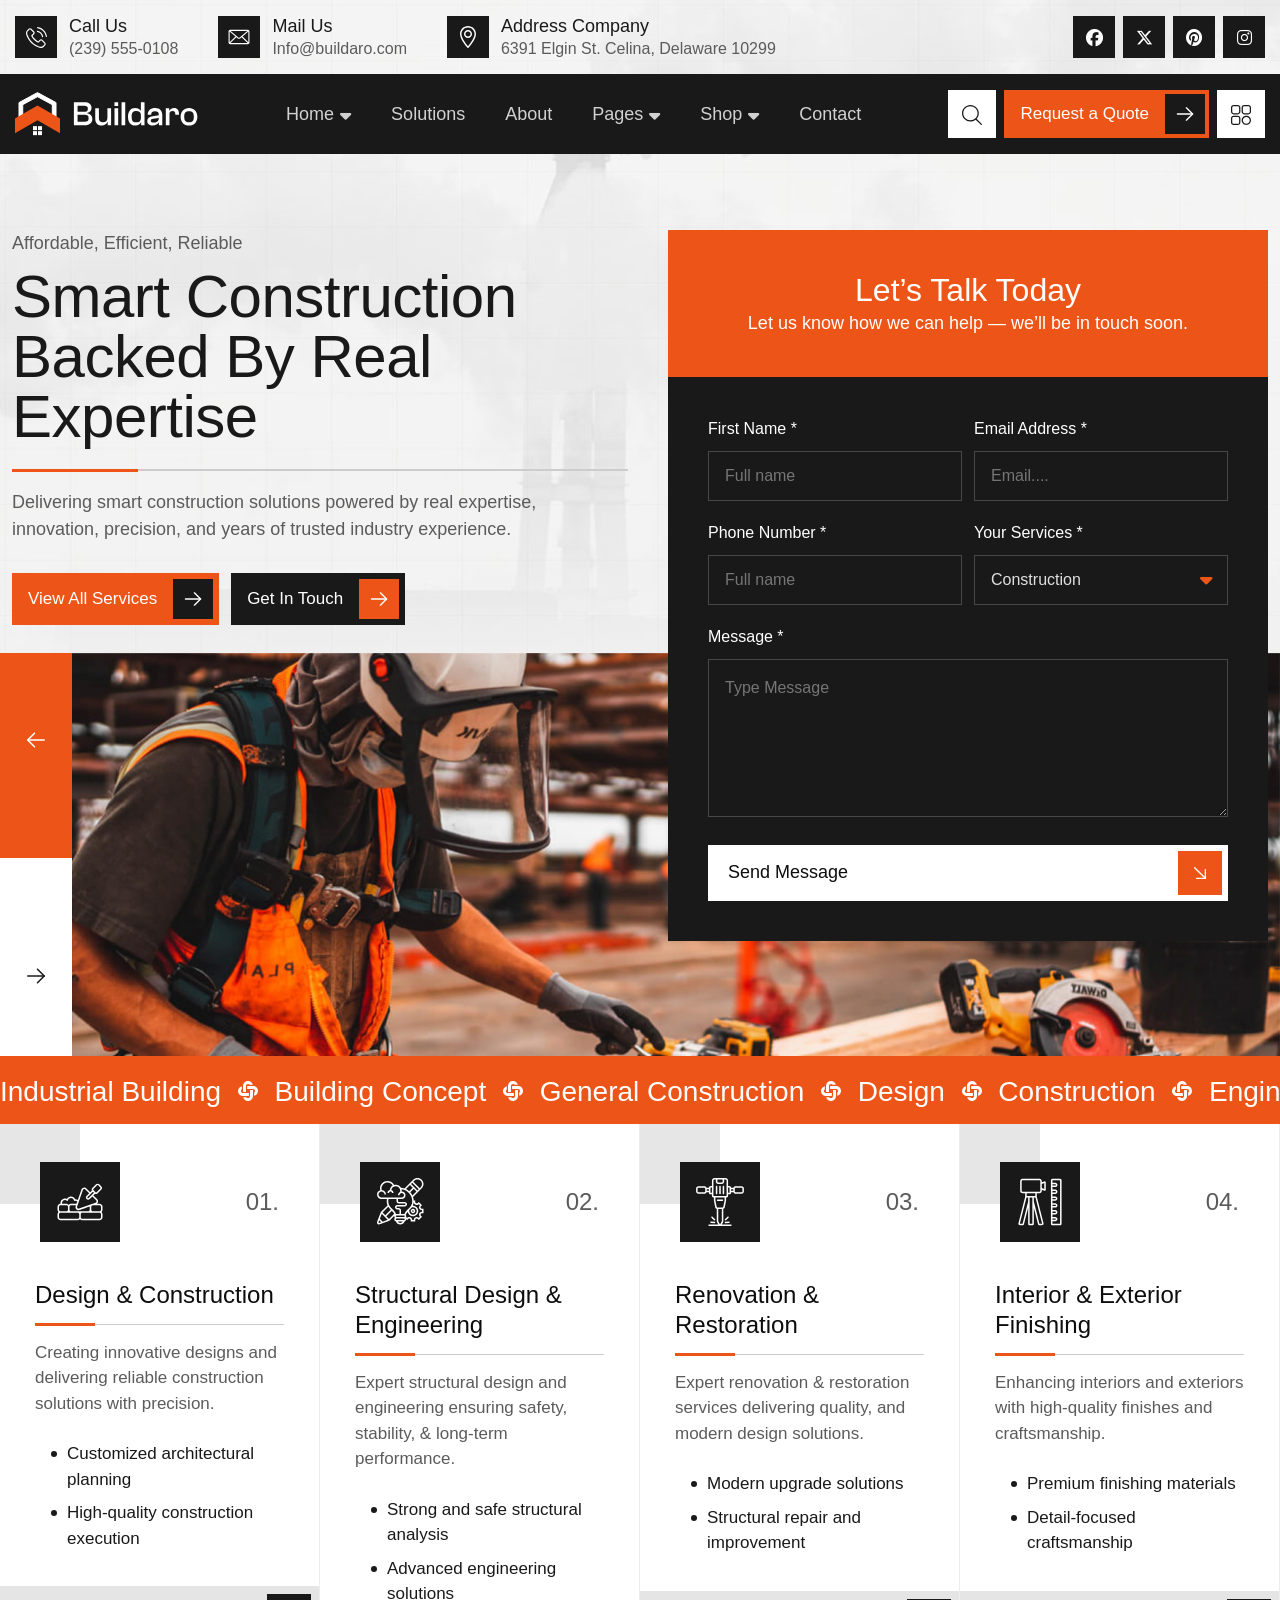
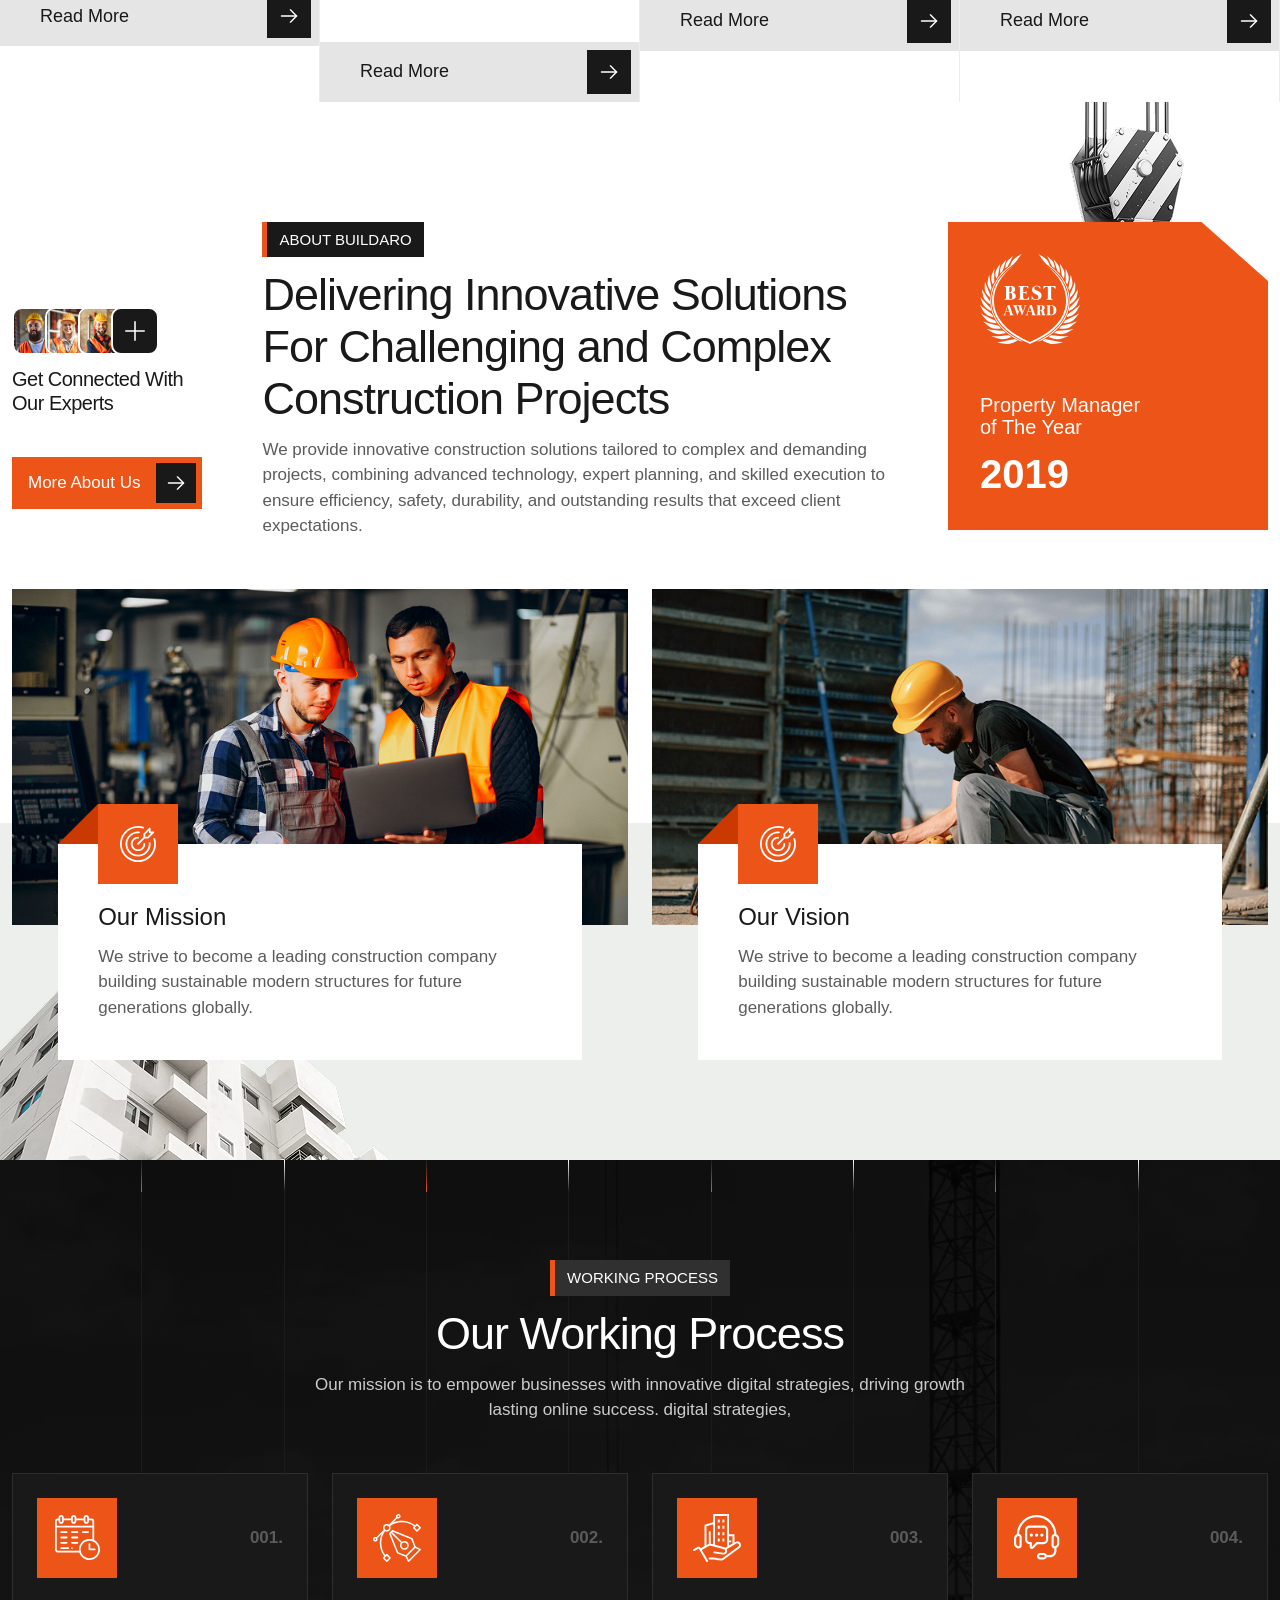
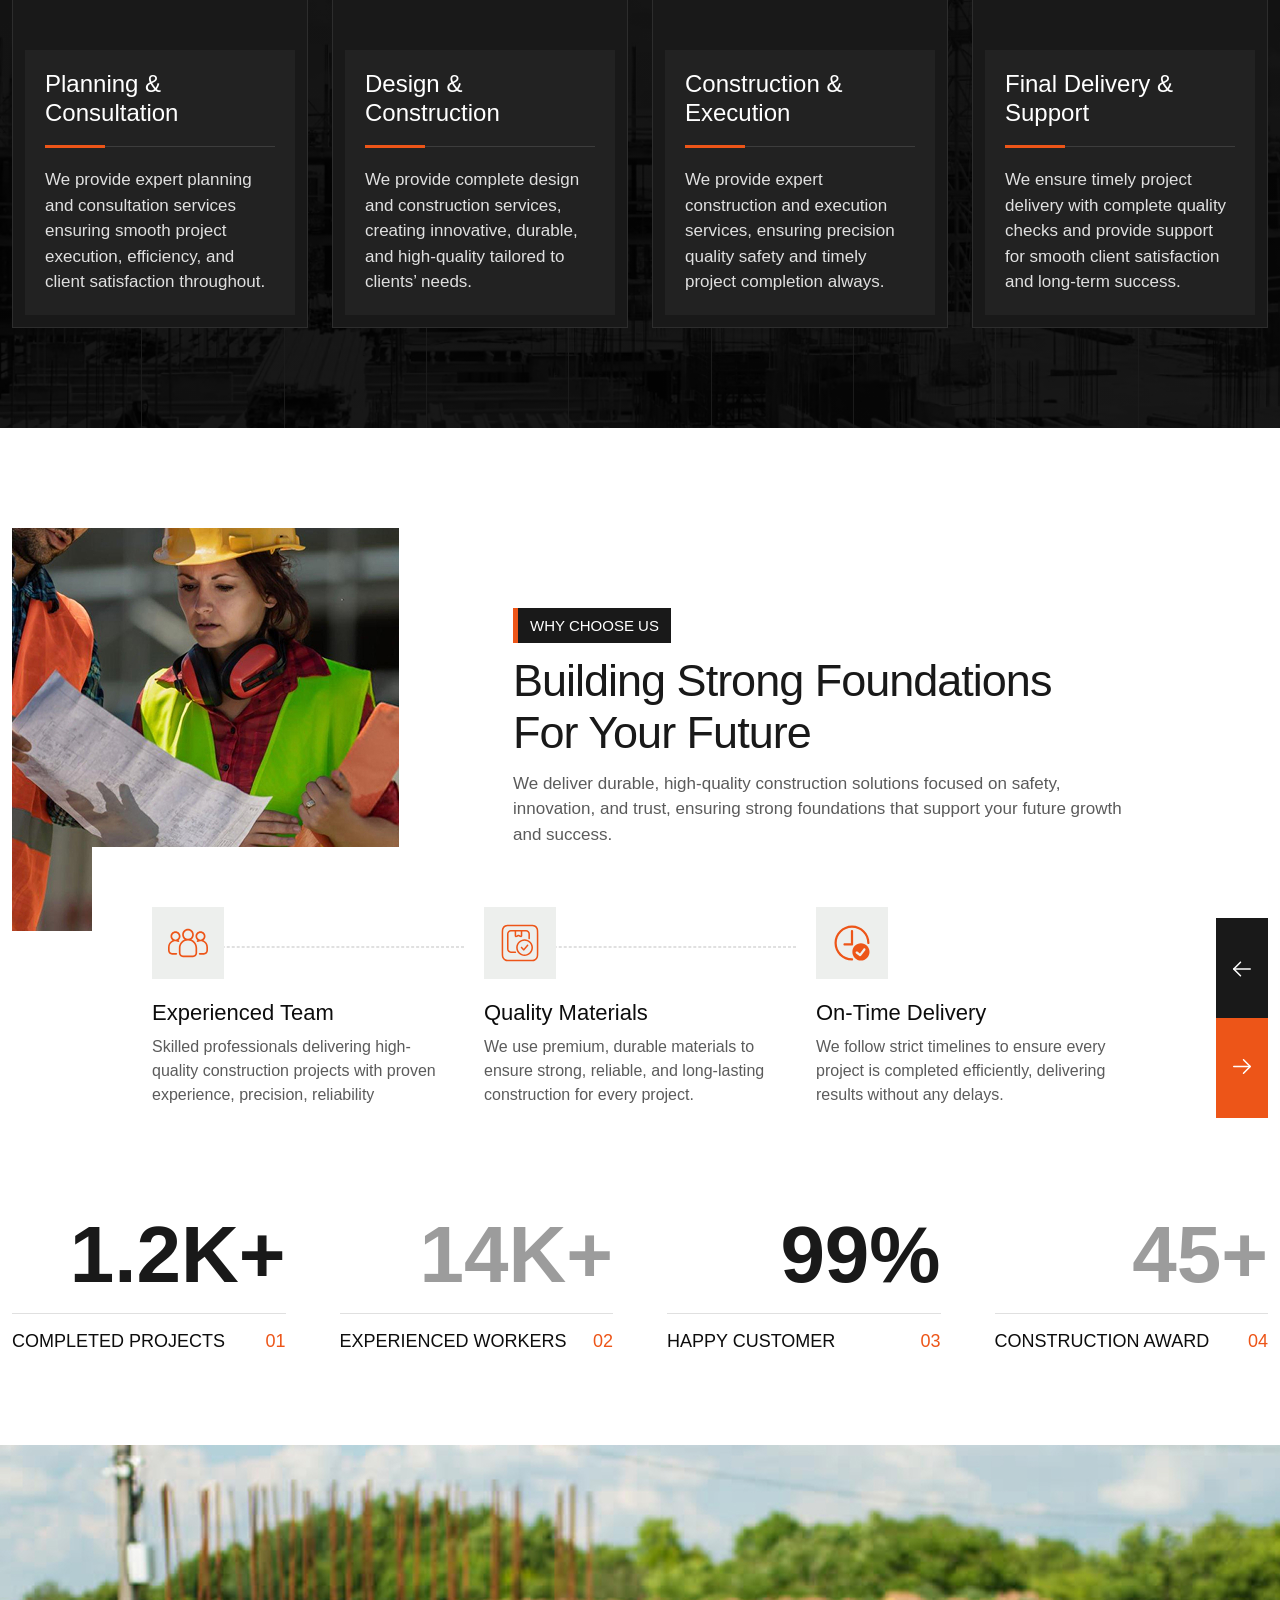
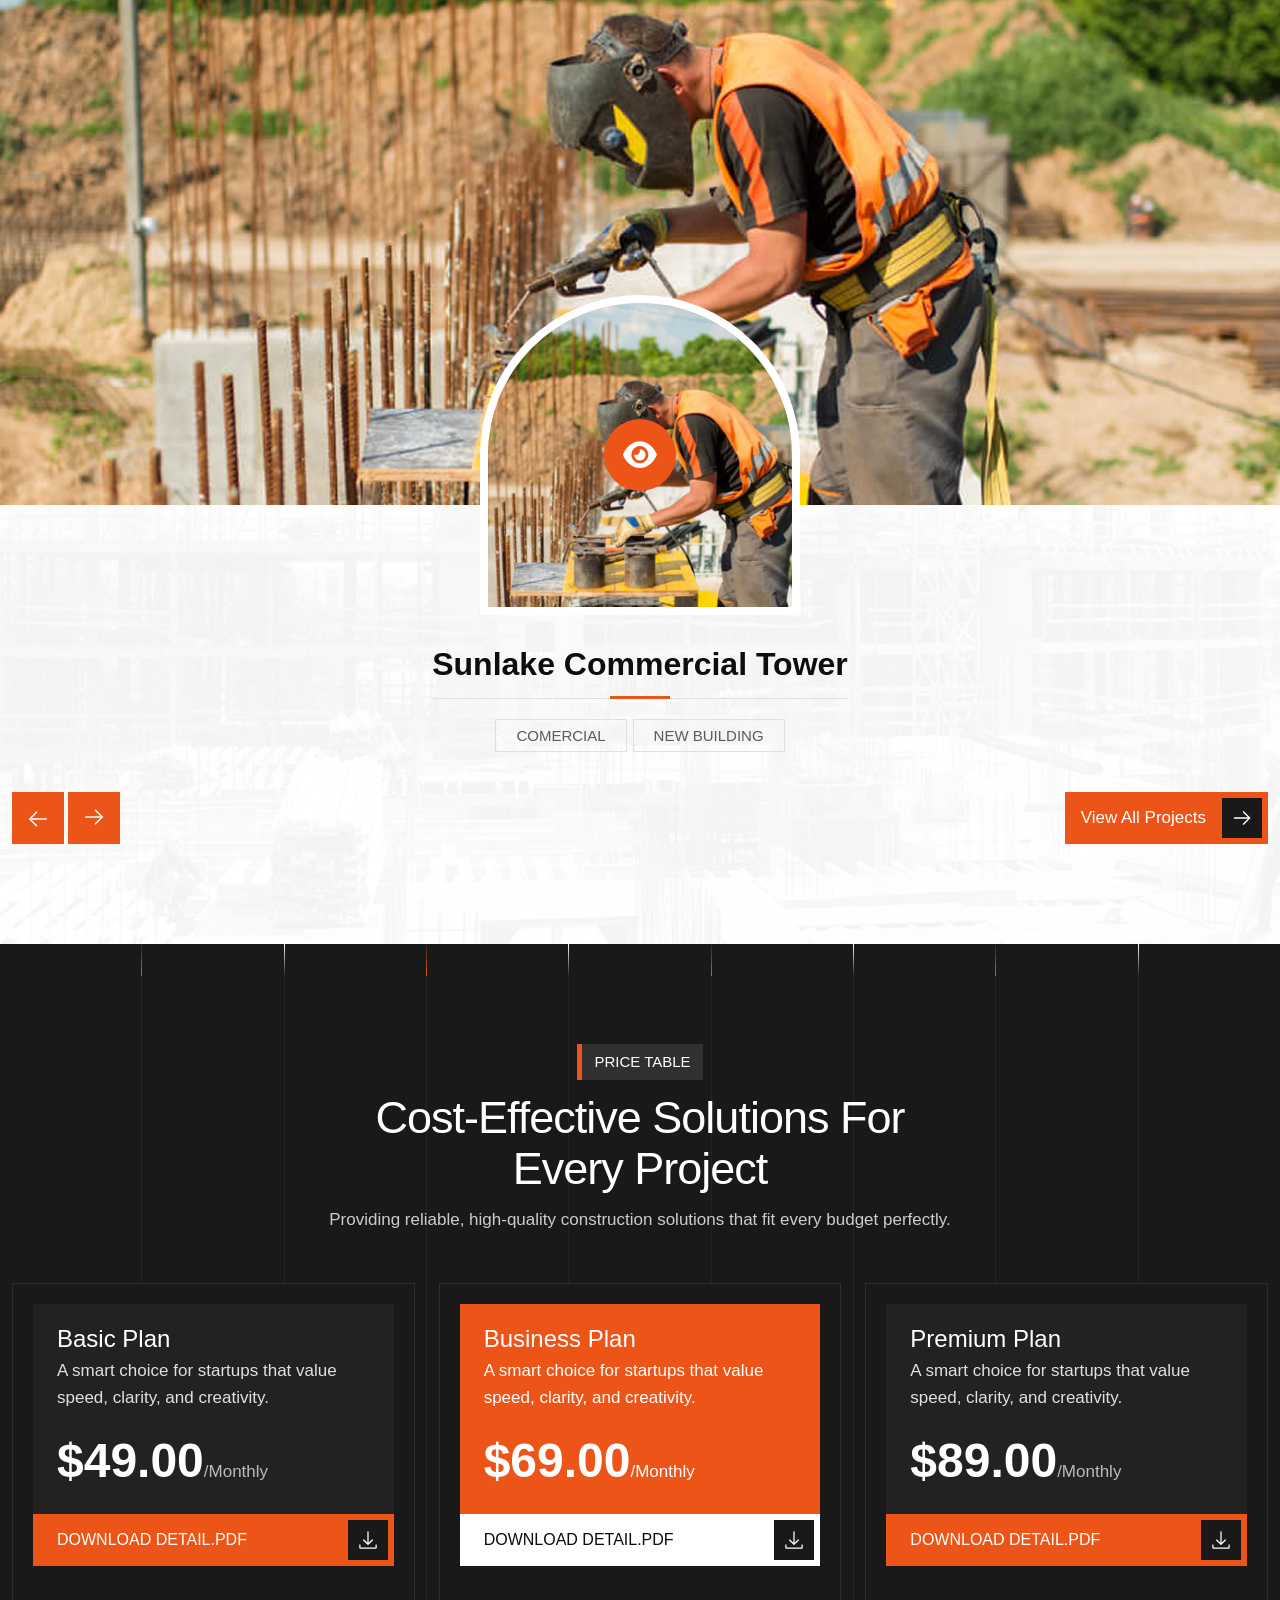
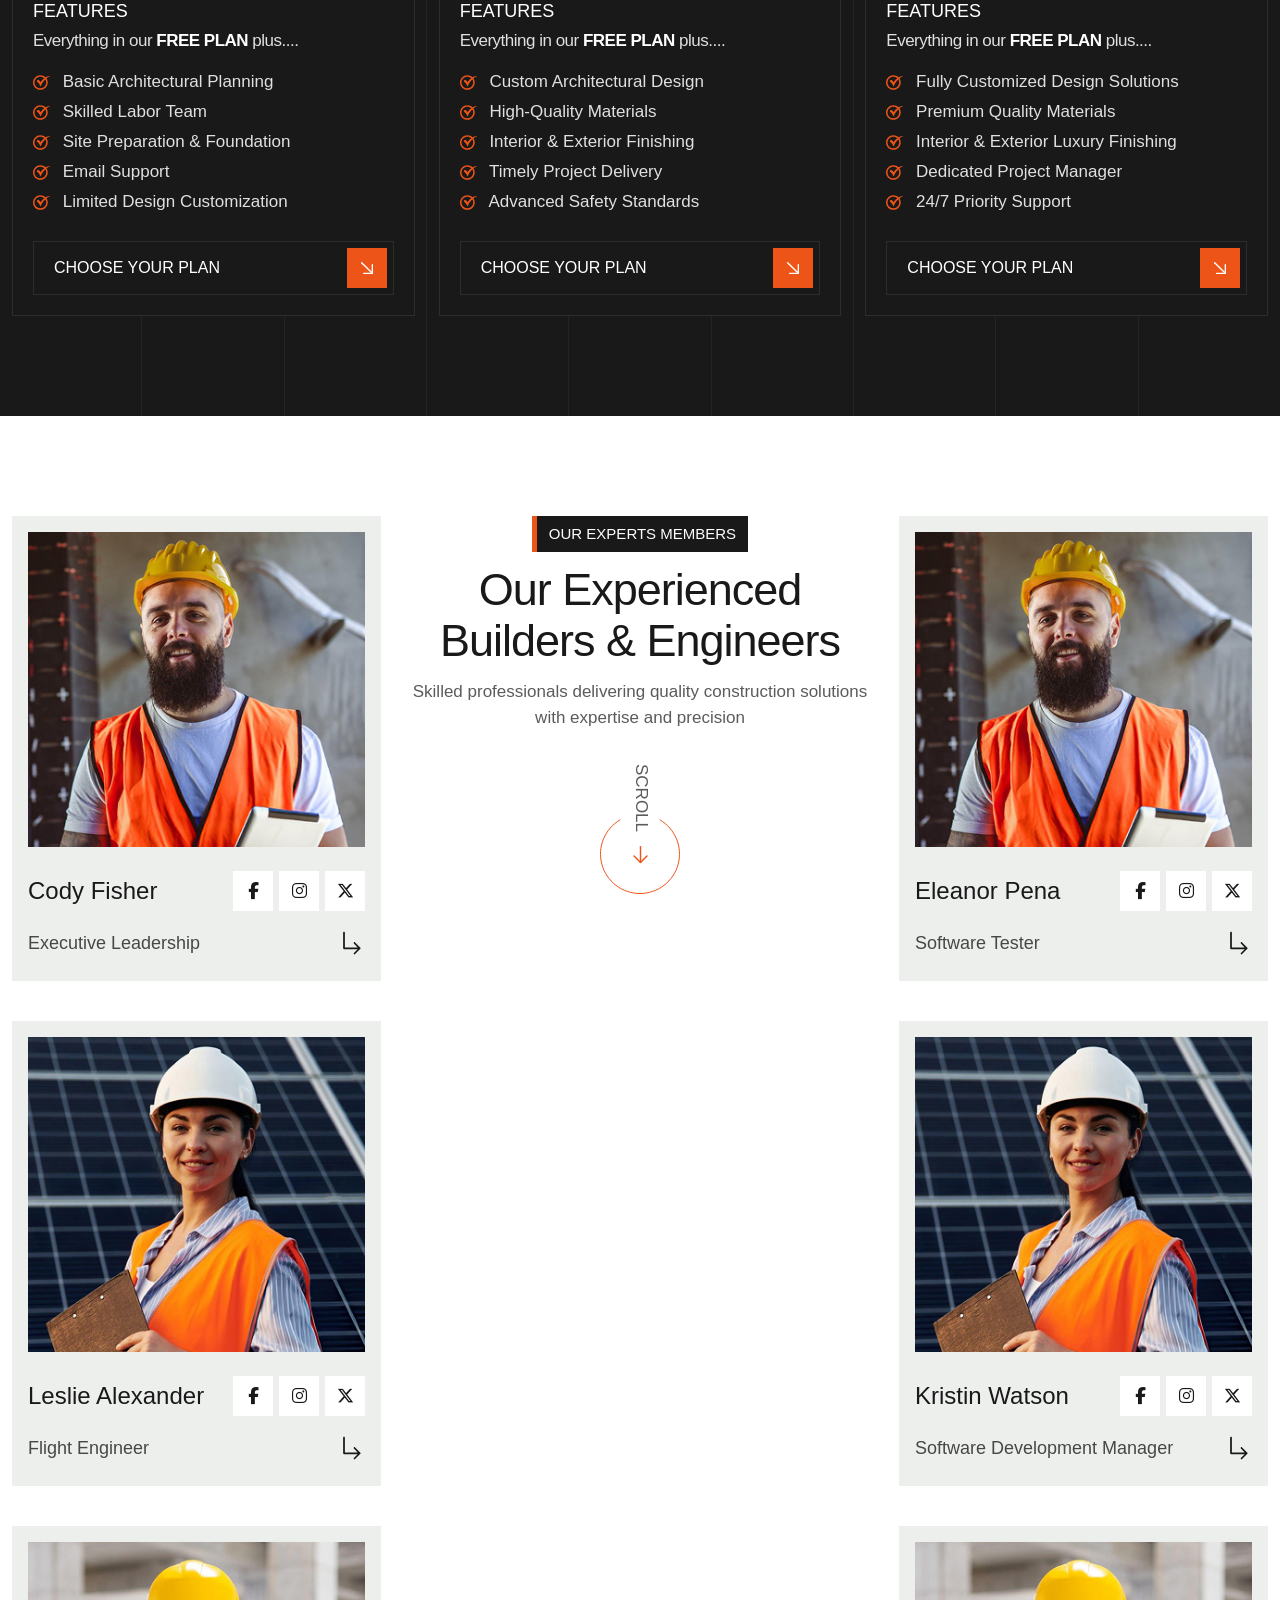
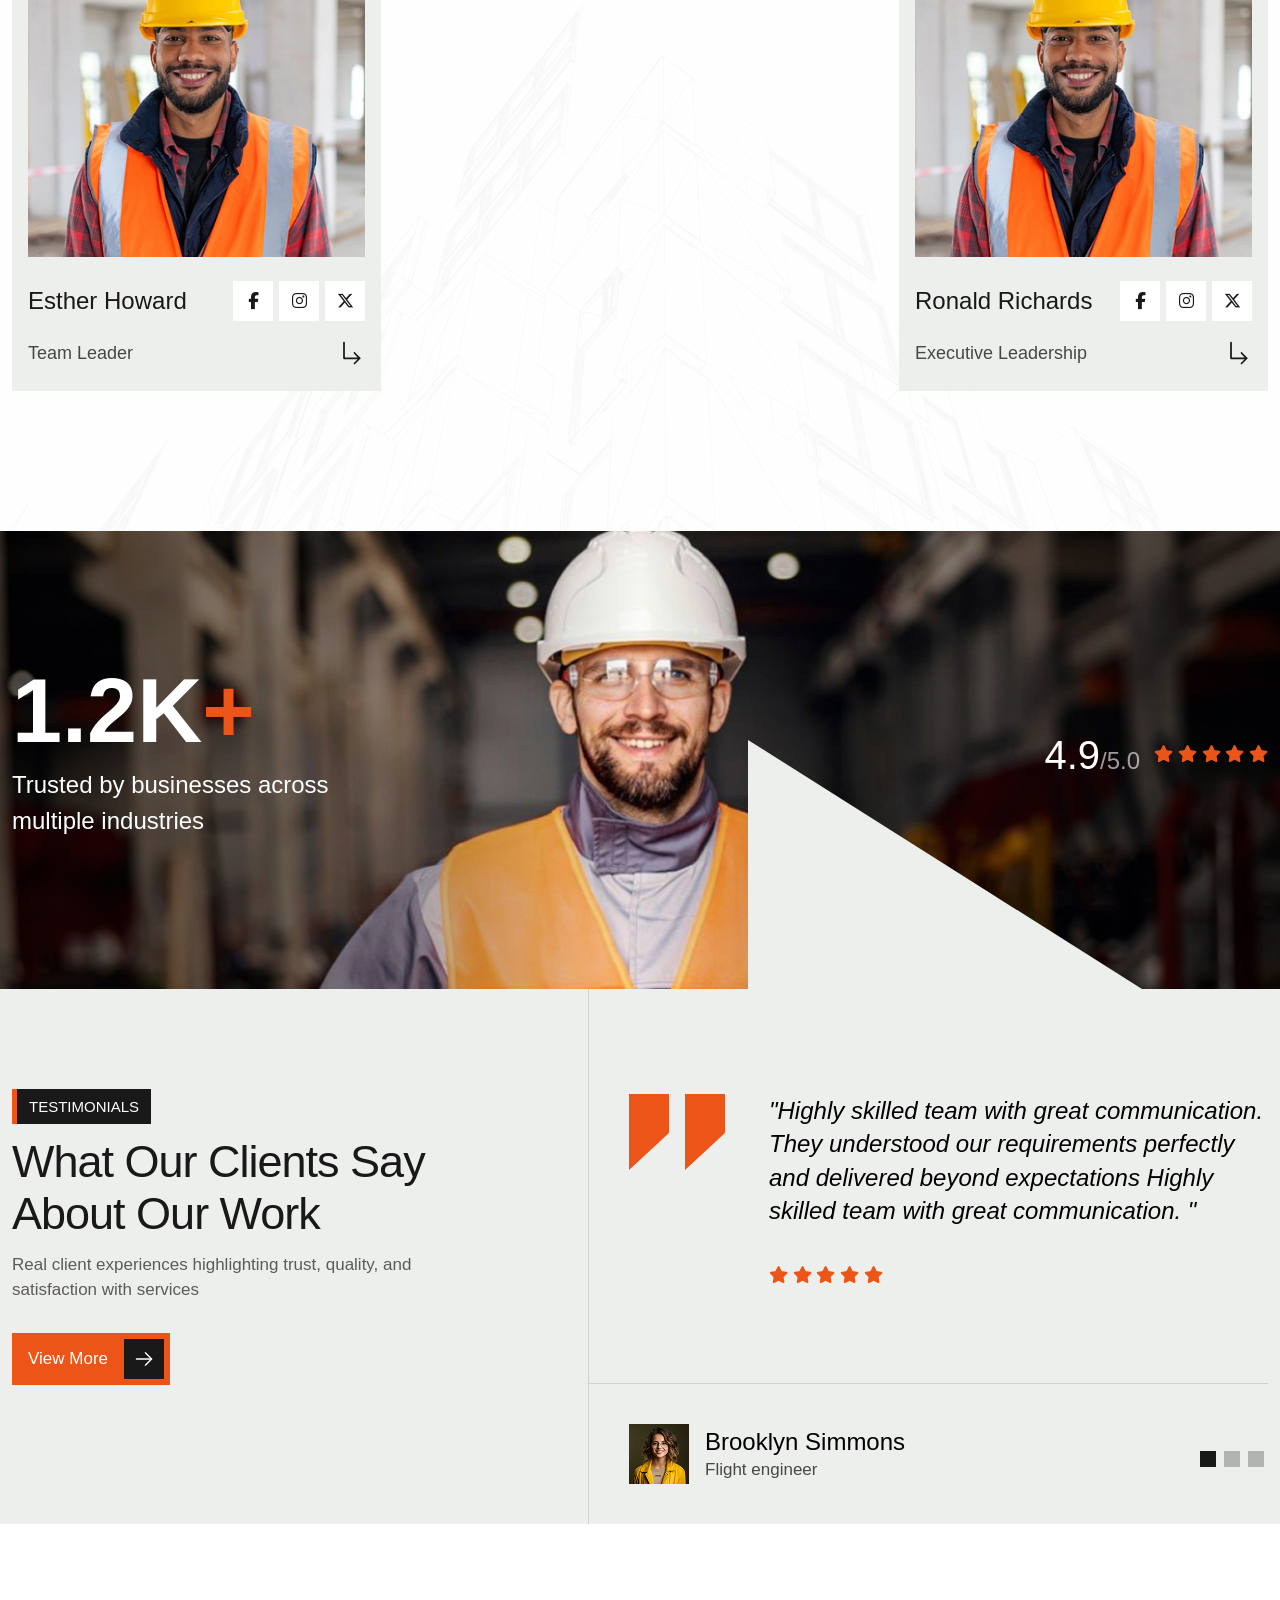
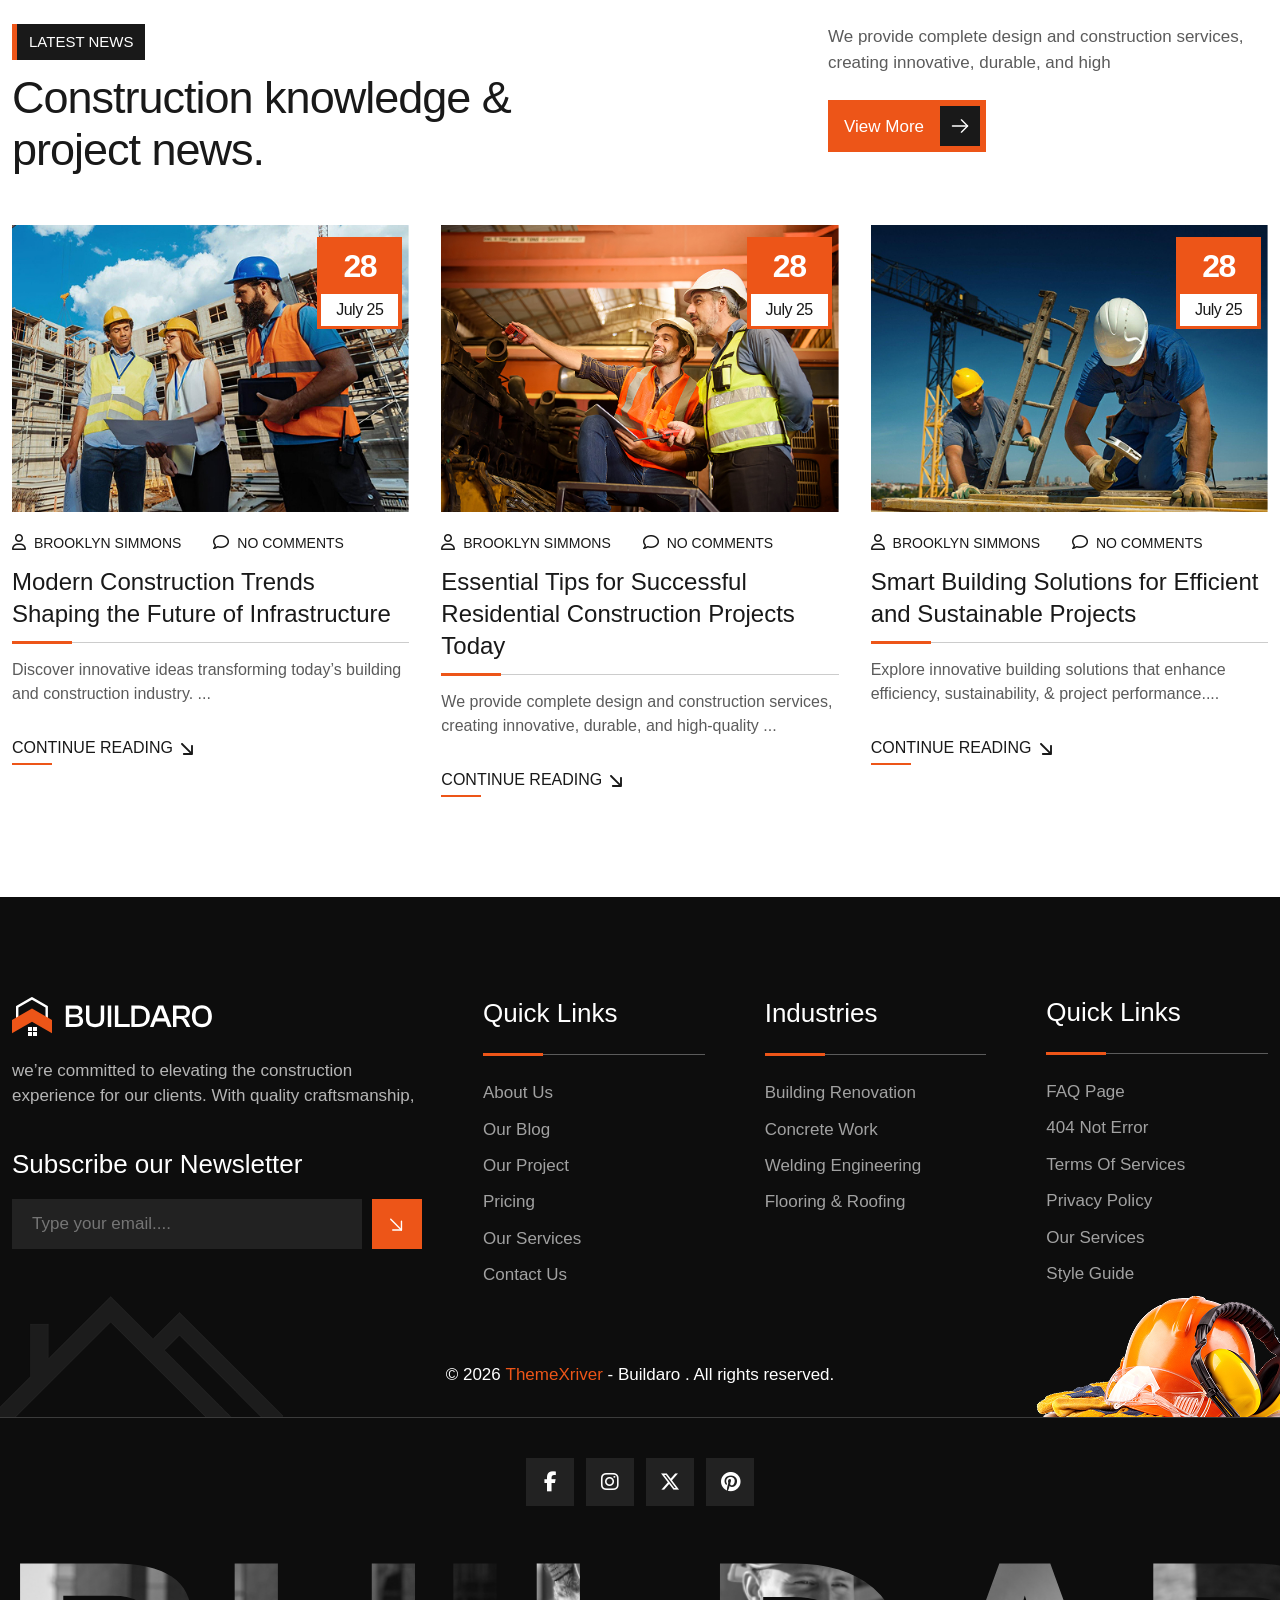
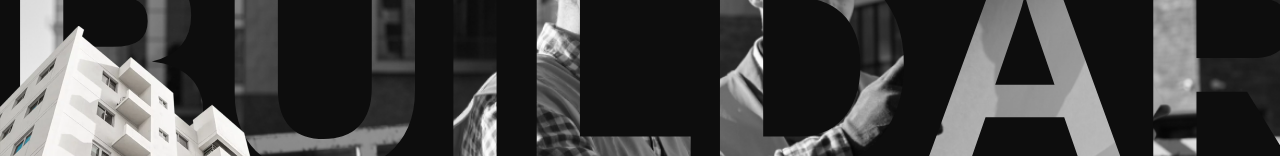
==== commit c223282d: "90% 90%" ====
--- a/index.html
+++ b/index.html
@@ -424,6 +424,7 @@
 	============================================= -->
 	<section id="bd-ab1" class="bd-ab1-sec position-relative pt-120 pb-100">
 		<div class="bd-ab1-shape position-absolute"><img src="assets/img/about/as1.png" alt=""></div>
+		<div class="bd-ab2-shape2 position-absolute"><img src="assets/img/about/ab3.png" alt=""></div>
 		<div class="container">
 			<div class="bd-ab1-top-content d-flex">
 				<div class="bd-ab1-top1 pt-85 pera-content headline ul-li">
@@ -468,7 +469,21 @@
 						<img src="assets/img/about/ab1.jpg" alt="">
 					</div>
 					<div class="item-text headline pera-content">
-						<div class="item-icon">
+						<div class="item-icon d-flex align-items-center justify-content-center">
+							<i><img src="assets/img/icon/ic9.svg" alt=""></i>
+						</div>
+						<div class="inner-text headline pera-content">
+							<h3>Our Mission</h3>
+							<p>We strive to become a leading construction company building sustainable modern structures for future generations globally.</p>
+						</div>
+					</div>
+				</div>
+				<div class="bd-ab1-item position-relative">
+					<div class="item-img">
+						<img src="assets/img/about/ab2.jpg" alt="">
+					</div>
+					<div class="item-text headline pera-content">
+						<div class="item-icon d-flex align-items-center justify-content-center">
 							<i><img src="assets/img/icon/ic9.svg" alt=""></i>
 						</div>
 						<div class="inner-text headline pera-content">
@@ -484,6 +499,937 @@
 	============================================= -->	
 
 
+<!-- Start of work process section
+	============================================= -->
+	<section id="bd-workp" class="bd-workp-sec pt-100 over-hidden pb-100 position-relative" data-background="assets/img/bg/wrp-bg.jpg">
+		<div class="line_animation">
+			<div class="line_area"></div>
+			<div class="line_area"></div>
+			<div class="line_area"></div>
+			<div class="line_area"></div>
+			<div class="line_area"></div>
+			<div class="line_area"></div>
+			<div class="line_area"></div>
+			<div class="line_area"></div>
+		</div>
+		<div class="container">
+			<div class="bd-sec-title text-center headline pera-content">
+				<div class="subtitle text-uppercase">
+					Working Process
+				</div>
+				<h2 class="sec_title">
+					Our Working Process
+				</h2>
+				<p>Our mission is to empower businesses with innovative digital strategies, driving growth 
+				lasting online success. digital strategies,</p>
+			</div>
+			<div class="bd-workp-content mt-50">
+				<div class="bd-workp-item">
+					<div class="item-icon-serial align-items-center d-flex justify-content-between">
+						<div class="item-icon">
+							<svg width="45" height="45" viewBox="0 0 45 45" fill="none" xmlns="http://www.w3.org/2000/svg">
+								<g clip-path="url(#clip0_39826_158)">
+									<path d="M17.8438 33.0469C17.8438 33.5323 17.4503 33.9258 16.9648 33.9258C16.4794 33.9258 16.0859 33.5323 16.0859 33.0469C16.0859 32.5614 16.4794 32.168 16.9648 32.168C17.4503 32.168 17.8438 32.5614 17.8438 33.0469Z" fill="white"/>
+									<path d="M39.7305 33.5742H35.3359V29.1797C35.3359 28.6942 34.9425 28.3008 34.457 28.3008C33.9716 28.3008 33.5781 28.6942 33.5781 29.1797V34.4531C33.5781 34.9386 33.9716 35.332 34.457 35.332H39.7305C40.2159 35.332 40.6094 34.9386 40.6094 34.4531C40.6094 33.9677 40.2159 33.5742 39.7305 33.5742Z" fill="white"/>
+									<path d="M6.15234 18.1055H11.6895C12.1749 18.1055 12.5684 17.712 12.5684 17.2266C12.5684 16.7411 12.1749 16.3477 11.6895 16.3477H6.15234C5.66689 16.3477 5.27344 16.7411 5.27344 17.2266C5.27344 17.712 5.66689 18.1055 6.15234 18.1055Z" fill="white"/>
+									<path d="M22.502 16.3477H16.9648C16.4794 16.3477 16.0859 16.7411 16.0859 17.2266C16.0859 17.712 16.4794 18.1055 16.9648 18.1055H22.502C22.9874 18.1055 23.3809 17.712 23.3809 17.2266C23.3809 16.7411 22.9874 16.3477 22.502 16.3477Z" fill="white"/>
+									<path d="M6.15234 23.3789H11.6895C12.1749 23.3789 12.5684 22.9855 12.5684 22.5C12.5684 22.0145 12.1749 21.6211 11.6895 21.6211H6.15234C5.66689 21.6211 5.27344 22.0145 5.27344 22.5C5.27344 22.9855 5.66689 23.3789 6.15234 23.3789Z" fill="white"/>
+									<path d="M13.4473 32.168H6.15234C5.66689 32.168 5.27344 32.5614 5.27344 33.0469C5.27344 33.5323 5.66689 33.9258 6.15234 33.9258H13.4473C13.9327 33.9258 14.3262 33.5323 14.3262 33.0469C14.3262 32.5614 13.9327 32.168 13.4473 32.168Z" fill="white"/>
+									<path d="M22.502 21.6211H16.9648C16.4794 21.6211 16.0859 22.0145 16.0859 22.5C16.0859 22.9855 16.4794 23.3789 16.9648 23.3789H22.502C22.9874 23.3789 23.3809 22.9855 23.3809 22.5C23.3809 22.0145 22.9874 21.6211 22.502 21.6211Z" fill="white"/>
+									<path d="M6.15234 28.6523H11.6895C12.1749 28.6523 12.5684 28.2589 12.5684 27.7734C12.5684 27.288 12.1749 26.8945 11.6895 26.8945H6.15234C5.66689 26.8945 5.27344 27.288 5.27344 27.7734C5.27344 28.2589 5.66689 28.6523 6.15234 28.6523Z" fill="white"/>
+									<path d="M22.502 26.8945H16.9648C16.4794 26.8945 16.0859 27.288 16.0859 27.7734C16.0859 28.2589 16.4794 28.6523 16.9648 28.6523H22.502C22.9874 28.6523 23.3809 28.2589 23.3809 27.7734C23.3809 27.288 22.9874 26.8945 22.502 26.8945Z" fill="white"/>
+									<path d="M27.7695 18.1055H33.043C33.5284 18.1055 33.9219 17.712 33.9219 17.2266C33.9219 16.7411 33.5284 16.3477 33.043 16.3477H27.7695C27.2841 16.3477 26.8906 16.7411 26.8906 17.2266C26.8906 17.712 27.2841 18.1055 27.7695 18.1055Z" fill="white"/>
+									<path d="M39.1992 25.0344V6.15234C39.1992 4.69837 38.0165 3.51562 36.5625 3.51562H33.9258V2.63672C33.9258 1.18 32.7458 0 31.2891 0C29.8351 0 28.6523 1.18275 28.6523 2.63672V3.51562H21.3574V2.63672C21.3574 1.18 20.1774 0 18.7207 0C17.2667 0 16.084 1.18275 16.084 2.63672V3.51562H8.78906V2.63672C8.78906 1.18 7.60906 0 6.15234 0C4.69837 0 3.51562 1.18275 3.51562 2.63672V3.51562H2.63672C1.18275 3.51562 0 4.69837 0 6.15234V34.8047C0 36.2587 1.18275 37.4414 2.63672 37.4414H24.3388C25.6651 41.9228 29.7798 45 34.4531 45C40.2687 45 45 40.2687 45 34.4531C45 30.4541 42.7409 26.8197 39.1992 25.0344ZM30.4102 2.63672C30.4102 2.15195 30.8043 1.75781 31.2891 1.75781C31.7742 1.75781 32.168 2.15126 32.168 2.63672V6.15234C32.168 6.63712 31.7738 7.03125 31.2891 7.03125C30.8043 7.03125 30.4102 6.63712 30.4102 6.15234V2.63672ZM17.8418 2.63672C17.8418 2.15195 18.2359 1.75781 18.7207 1.75781C19.2058 1.75781 19.5996 2.15126 19.5996 2.63672V6.15234C19.5996 6.63712 19.2055 7.03125 18.7207 7.03125C18.2359 7.03125 17.8418 6.63712 17.8418 6.15234V2.63672ZM5.27344 2.63672C5.27344 2.15195 5.66757 1.75781 6.15234 1.75781C6.63746 1.75781 7.03125 2.15126 7.03125 2.63672V6.15234C7.03125 6.63712 6.63712 7.03125 6.15234 7.03125C5.66757 7.03125 5.27344 6.63712 5.27344 6.15234V2.63672ZM2.63672 5.27344H3.51562V6.15234C3.51562 7.60632 4.69837 8.78906 6.15234 8.78906C7.60632 8.78906 8.78906 7.60632 8.78906 6.15234V5.27344H16.084V6.15234C16.084 7.60632 17.2667 8.78906 18.7207 8.78906C20.1747 8.78906 21.3574 7.60632 21.3574 6.15234V5.27344H28.6523V6.15234C28.6523 7.60632 29.8351 8.78906 31.2891 8.78906C32.743 8.78906 33.9258 7.60632 33.9258 6.15234V5.27344H36.5625C37.0473 5.27344 37.4414 5.66757 37.4414 6.15234V10.8105H1.75781V6.15234C1.75781 5.66757 2.15195 5.27344 2.63672 5.27344ZM1.75781 34.8047V12.5684H37.4414V24.3361C36.477 24.0508 35.4766 23.9062 34.4531 23.9062C28.6376 23.9062 23.9062 28.6376 23.9062 34.4531C23.9062 34.8644 23.931 35.2757 23.9783 35.6836H2.63672C2.15195 35.6836 1.75781 35.2895 1.75781 34.8047ZM34.4531 43.2422C29.7421 43.2422 25.6641 39.4035 25.6641 34.4531C25.6641 29.6068 29.6068 25.6641 34.4531 25.6641C39.317 25.6641 43.2422 29.6102 43.2422 34.4531C43.2422 39.2995 39.2995 43.2422 34.4531 43.2422Z" fill="white"/>
+								</g>
+								<defs>
+									<clipPath id="clip0_39826_158">
+										<rect width="45" height="45" fill="white"/>
+									</clipPath>
+								</defs>
+							</svg>
+						</div>
+						<div class="item-serial">
+							001.
+						</div>
+					</div>
+					<div class="item-text headline pera-content">
+						<h3>Planning & Consultation</h3>
+						<p>We provide expert planning and consultation services ensuring smooth project execution, efficiency, and client satisfaction throughout.</p>
+					</div>
+				</div>
+				<div class="bd-workp-item">
+					<div class="item-icon-serial align-items-center d-flex justify-content-between">
+						<div class="item-icon">
+							<svg width="48" height="48" viewBox="0 0 48 48" fill="none" xmlns="http://www.w3.org/2000/svg">
+								<g clip-path="url(#clip0_39826_179)">
+									<path d="M47.5823 34.9223L42.6623 32.4623L39.531 24.3173C39.4942 24.2209 39.4378 24.1333 39.3656 24.0597C39.2933 23.9862 39.2067 23.9283 39.111 23.8898L19.6823 16.1235C19.5464 16.0694 19.3977 16.0562 19.2545 16.0855C19.1112 16.1149 18.9797 16.1854 18.876 16.2885L16.2848 18.8798C16.183 18.9835 16.1136 19.1146 16.085 19.2571C16.0564 19.3995 16.0698 19.5472 16.1235 19.6823L23.8898 39.111C23.9283 39.2066 23.9862 39.2933 24.0597 39.3656C24.1333 39.4378 24.221 39.4941 24.3173 39.531L32.4623 42.6623L34.9223 47.5823C34.9741 47.6907 35.0512 47.7852 35.1471 47.8576C35.2431 47.9301 35.355 47.9784 35.4735 47.9985C35.5134 48.0022 35.5536 48.0022 35.5935 47.9985C35.7921 47.9977 35.9823 47.9181 36.1223 47.7773L47.7773 36.1223C47.863 36.0395 47.9279 35.9375 47.9663 35.8246C48.0048 35.7118 48.0158 35.5914 47.9985 35.4735C47.9784 35.355 47.9301 35.243 47.8576 35.1471C47.7852 35.0512 47.6907 34.974 47.5823 34.9223ZM17.6948 19.5848L18.111 19.1723L27.7823 28.8435C27.1449 29.7467 26.8696 30.8561 27.0109 31.9524C27.1521 33.0488 27.6996 34.0522 28.5451 34.7643C29.3906 35.4764 30.4725 35.8454 31.5769 35.7982C32.6813 35.751 33.7278 35.2911 34.5094 34.5094C35.2911 33.7278 35.751 32.6813 35.7982 31.5769C35.8454 30.4725 35.4764 29.3906 34.7643 28.5451C34.0522 27.6996 33.0488 27.1521 31.9525 27.0109C30.8561 26.8696 29.7467 27.1449 28.8435 27.7823L19.1723 18.111L19.5848 17.6948L38.2485 25.161L41.1923 32.8185L32.8185 41.1923L25.161 38.2485L17.6948 19.5848ZM31.386 28.4723C32.0601 28.4733 32.7129 28.7079 33.2334 29.1363C33.7538 29.5647 34.1096 30.1602 34.2402 30.8215C34.3708 31.4828 34.2681 32.1689 33.9496 32.7629C33.631 33.357 33.1164 33.8222 32.4933 34.0794C31.8702 34.3365 31.1773 34.3697 30.5325 34.1733C29.8877 33.9768 29.3309 33.5629 28.9571 33.002C28.5833 32.4411 28.4155 31.7679 28.4823 31.0972C28.5491 30.4265 28.8464 29.7996 29.3235 29.3235C29.8711 28.7777 30.6129 28.4715 31.386 28.4723ZM35.7998 45.981L33.9248 42.231L42.2235 33.9323L45.9735 35.8073L35.7998 45.981Z" fill="white"/>
+									<path d="M14.347 40.1249C14.2036 39.9894 14.0138 39.9138 13.8164 39.9138C13.6191 39.9138 13.4292 39.9894 13.2858 40.1249L12.3333 41.0774C9.79146 37.6276 8.38922 33.4707 8.322 29.1862C8.25478 24.9016 9.52593 20.7028 11.9583 17.1749C12.687 17.5759 13.5261 17.7299 14.3497 17.6139C15.1734 17.4979 15.9372 17.1181 16.5269 16.5315C17.1165 15.9448 17.5001 15.1828 17.6203 14.3598C17.7404 13.5367 17.5906 12.6969 17.1933 11.9662C20.7211 9.53381 24.9199 8.26266 29.2045 8.32988C33.4891 8.3971 37.646 9.79934 41.0958 12.3412L40.1283 13.2824C39.9888 13.423 39.9106 13.6131 39.9108 13.8112C39.9102 13.9099 39.9291 14.0077 39.9665 14.0991C40.0038 14.1905 40.0588 14.2736 40.1283 14.3437L43.4358 17.6249C43.5763 17.7646 43.7664 17.843 43.9645 17.843C44.1627 17.843 44.3528 17.7646 44.4933 17.6249L47.782 14.3362C47.8518 14.2665 47.9071 14.1838 47.9448 14.0927C47.9826 14.0017 48.002 13.9041 48.002 13.8055C48.002 13.707 47.9826 13.6094 47.9448 13.5183C47.9071 13.4273 47.8518 13.3446 47.782 13.2749L44.4933 9.98617C44.3528 9.84648 44.1627 9.76807 43.9645 9.76807C43.7664 9.76807 43.5763 9.84648 43.4358 9.98617L42.1645 11.2499C39.0314 8.89228 35.3273 7.41103 31.4324 6.95828C27.5376 6.50553 23.5924 7.09759 20.002 8.67367L24.3258 4.36117C24.816 4.59542 25.3734 4.64845 25.899 4.51084C26.4247 4.37323 26.8846 4.05388 27.1971 3.60944C27.5097 3.16501 27.6548 2.62422 27.6065 2.08302C27.5583 1.54182 27.3199 1.0352 26.9337 0.653025C26.5475 0.270854 26.0384 0.0378436 25.4967 -0.00466857C24.955 -0.0471808 24.4158 0.103554 23.9747 0.420794C23.5336 0.738034 23.2191 1.20127 23.087 1.72832C22.955 2.25537 23.0139 2.81216 23.2533 3.29992L15.9558 10.6087C15.2148 10.1116 14.3243 9.8873 13.4363 9.97395C12.5483 10.0606 11.718 10.4529 11.0871 11.0837C10.4562 11.7146 10.064 12.545 9.97731 13.433C9.89066 14.321 10.115 15.2115 10.612 15.9524L3.30328 23.2499C2.81362 23.0113 2.25522 22.954 1.72731 23.0883C1.1994 23.2225 0.736176 23.5395 0.419945 23.983C0.103715 24.4265 -0.0450394 24.9678 0.000116272 25.5106C0.045272 26.0535 0.281413 26.5627 0.666578 26.9479C1.05174 27.333 1.56098 27.5692 2.10382 27.6143C2.64665 27.6595 3.18791 27.5107 3.63142 27.1945C4.07493 26.8783 4.39196 26.4151 4.52619 25.8871C4.66042 25.3592 4.60314 24.8008 4.36453 24.3112L8.68828 19.9987C7.11063 23.5881 6.5167 27.5327 6.96747 31.4275C7.41824 35.3223 8.89747 39.027 11.2533 42.1612L9.98578 43.4324C9.8461 43.5729 9.76769 43.763 9.76769 43.9612C9.76769 44.1593 9.8461 44.3494 9.98578 44.4899L13.2745 47.7787C13.4145 47.9195 13.6047 47.9991 13.8033 47.9999C13.9023 48 14.0003 47.9805 14.0916 47.9425C14.183 47.9045 14.266 47.8489 14.3358 47.7787L17.6283 44.4899C17.768 44.3494 17.8464 44.1593 17.8464 43.9612C17.8464 43.763 17.768 43.5729 17.6283 43.4324L14.347 40.1249ZM43.972 11.5687L46.1995 13.7962L43.972 16.0237L41.7445 13.7962L43.972 11.5687ZM24.7533 1.73617C24.8647 1.62381 25.007 1.54709 25.1622 1.51575C25.3173 1.4844 25.4782 1.49984 25.6245 1.5601C25.7709 1.62036 25.896 1.72274 25.9841 1.85423C26.0721 1.98573 26.1191 2.14041 26.1191 2.29867C26.1191 2.45692 26.0721 2.61161 25.9841 2.74311C25.896 2.8746 25.7709 2.97697 25.6245 3.03724C25.4782 3.0975 25.3173 3.11294 25.1622 3.08159C25.007 3.05024 24.8647 2.97353 24.7533 2.86117C24.6794 2.78733 24.6207 2.69965 24.5807 2.60313C24.5407 2.50661 24.5201 2.40315 24.5201 2.29867C24.5201 2.19418 24.5407 2.09073 24.5807 1.99421C24.6207 1.89769 24.6794 1.81 24.7533 1.73617ZM12.1533 12.1499C12.3711 11.9311 12.6299 11.7574 12.915 11.639C13.2001 11.5205 13.5058 11.4595 13.8145 11.4595C14.1233 11.4595 14.429 11.5205 14.714 11.639C14.9991 11.7574 15.258 11.9311 15.4758 12.1499C15.805 12.4786 16.0293 12.8975 16.1203 13.3537C16.2114 13.8099 16.165 14.2829 15.9872 14.7127C15.8093 15.1426 15.508 15.51 15.1212 15.7686C14.7345 16.0271 14.2797 16.1651 13.8145 16.1651C13.3493 16.1651 12.8946 16.0271 12.5079 15.7686C12.1211 15.51 11.8197 15.1426 11.6419 14.7127C11.4641 14.2829 11.4177 13.8099 11.5087 13.3537C11.5998 12.8975 11.8241 12.4786 12.1533 12.1499ZM2.86828 25.8749C2.71517 26.0026 2.51983 26.0684 2.32067 26.0594C2.1215 26.0504 1.9329 25.9673 1.79192 25.8263C1.65094 25.6853 1.56778 25.4967 1.55878 25.2975C1.54978 25.0984 1.61559 24.903 1.74328 24.7499C1.89336 24.6024 2.09536 24.5198 2.30578 24.5198C2.5162 24.5198 2.71821 24.6024 2.86828 24.7499C2.94221 24.8238 3.00086 24.9114 3.04087 25.008C3.08089 25.1045 3.10148 25.2079 3.10148 25.3124C3.10148 25.4169 3.08089 25.5204 3.04087 25.6169C3.00086 25.7134 2.94221 25.8011 2.86828 25.8749ZM13.8145 46.1737L11.587 43.9462L13.8145 41.7187L16.042 43.9462L13.8145 46.1737Z" fill="white"/>
+								</g>
+								<defs>
+									<clipPath id="clip0_39826_179">
+										<rect width="48" height="48" fill="white"/>
+									</clipPath>
+								</defs>
+							</svg>
+						</div>
+						<div class="item-serial">
+							002.
+						</div>
+					</div>
+					<div class="item-text headline pera-content">
+						<h3>Design & Construction</h3>
+						<p>We provide complete design and construction services, creating innovative, durable, and high-quality  tailored to clients’ needs.</p>
+					</div>
+				</div>
+				<div class="bd-workp-item">
+					<div class="item-icon-serial align-items-center d-flex justify-content-between">
+						<div class="item-icon">	
+							<svg width="48" height="48" viewBox="0 0 48 48" fill="none" xmlns="http://www.w3.org/2000/svg">
+								<path d="M24.7988 8.48785H26.7078V5.44162H24.7988V8.48785ZM47.4991 29.294C47.2621 28.8663 46.9425 28.49 46.5588 28.1869C46.1752 27.8838 45.7352 27.66 45.2644 27.5285C44.7936 27.3969 44.3013 27.3603 43.8162 27.4207C43.3311 27.4811 42.8629 27.6373 42.4386 27.8803L41.4575 28.4778V20.2727H36.013V0H20.1222V8.26912L11.521 10.8299V32.1055L7.82023 34.2395L7.48962 33.754C7.18591 33.28 6.71461 32.9382 6.1699 32.7967C5.62519 32.6553 5.0472 32.7247 4.55143 32.9911L0.466758 35.3118C0.261431 35.4515 0.111262 35.6585 0.0421467 35.8971C-0.0269685 36.1357 -0.010698 36.391 0.0881529 36.6189C0.146223 36.7323 0.226773 36.8328 0.324895 36.9141C0.423017 36.9954 0.536657 37.0558 0.658891 37.0918C0.781124 37.1277 0.909392 37.1384 1.03588 37.1231C1.16236 37.1078 1.28442 37.067 1.39461 37.003L5.47928 34.677C5.53671 34.6342 5.60866 34.6159 5.67953 34.6258C5.75041 34.6358 5.81449 34.6734 5.85789 34.7303L13.206 47.4808C13.3255 47.7086 13.5306 47.8795 13.7761 47.9561C14.0216 48.0326 14.2875 48.0084 14.5152 47.8889C14.7428 47.7693 14.9137 47.5642 14.9902 47.3185C15.0667 47.0729 15.0426 46.807 14.9231 46.5792L8.76941 35.9093L14.3898 32.6497C16.3469 31.5027 17.7066 31.6147 19.8876 32.2656L30.8458 35.2105C31.075 35.2666 31.2908 35.3676 31.4808 35.5076C31.6707 35.6477 31.8311 35.824 31.9526 36.0263C32.074 36.2287 32.1542 36.4532 32.1885 36.6867C32.2228 36.9203 32.2105 37.1583 32.1523 37.3871C31.8803 38.4221 30.7872 38.8009 29.8113 38.6408L21.37 37.4351C21.1236 37.4186 20.8795 37.4923 20.6833 37.6425C20.4871 37.7927 20.3521 38.009 20.3035 38.2514C20.2785 38.4996 20.3489 38.7481 20.5005 38.9463C20.652 39.1445 20.8733 39.2776 21.1194 39.3183L29.5394 40.5454C31.4431 40.8175 33.4587 39.8358 34.0027 37.8779C34.2094 36.9544 34.0729 35.9872 33.6187 35.1571L43.3611 29.5448C43.5627 29.4172 43.7885 29.3327 44.0243 29.2967C44.2601 29.2607 44.5008 29.274 44.7312 29.3356C44.9616 29.3973 45.1768 29.506 45.3632 29.6549C45.5495 29.8038 45.7031 29.9898 45.8141 30.201C46.4113 31.1773 45.8674 32.1589 45.0515 32.7564L30.0833 43.6396C29.2088 44.4025 28.6649 44.6746 26.7078 44.4025C24.3669 44.1304 18.3252 43.1488 16.3095 43.693C16.1923 43.722 16.082 43.7744 15.9854 43.8469C15.8887 43.9195 15.8076 44.0107 15.747 44.1152C15.6863 44.2197 15.6472 44.3354 15.6321 44.4553C15.617 44.5752 15.6261 44.697 15.659 44.8133C15.7233 45.0546 15.8771 45.2623 16.0891 45.3941C16.3011 45.526 16.5554 45.572 16.8001 45.5229C18.2719 45.0854 24.5855 46.0563 26.4359 46.2857C28.2863 46.5151 29.6994 46.4458 31.2778 45.1387L46.2087 34.2608C47.9524 32.9538 48.4963 30.8838 47.5151 29.2514L47.4991 29.294ZM39.5538 22.1986V29.5448L36.013 31.5614V28.3604H38.2473V26.4452H36.013V22.1773L39.5538 22.1986ZM17.7226 29.8755V17.1411H15.8189V30.0356C14.982 30.2584 14.1772 30.5883 13.4247 31.0172V12.2703L20.1222 10.2537V30.3077C19.3337 30.1052 18.5318 29.959 17.7226 29.8702V29.8755ZM22.0259 30.8572V1.90457H34.12V32.6497L32.2696 33.7167C31.9871 33.5316 31.6724 33.4013 31.3418 33.3326L22.0259 30.8572ZM29.4274 27.5335H31.3311V24.4873H29.4274V27.5335ZM24.7988 27.5335H26.7078V24.4873H24.7988V27.5335ZM29.4274 21.169H31.3311V18.1761H29.4274V21.169ZM24.7988 21.169H26.7078V18.1761H24.7988V21.169ZM29.4274 14.7991H31.3311V11.8062H29.4274V14.7991ZM24.7988 14.7991H26.7078V11.8062H24.7988V14.7991ZM29.4274 8.48785H31.3311V5.44162H29.4274V8.48785Z" fill="white"/>
+							</svg>
+						</div>
+						<div class="item-serial">
+							003.
+						</div>
+					</div>
+					<div class="item-text headline pera-content">
+						<h3>Construction & Execution</h3>
+						<p>We provide expert construction and execution services, ensuring precision quality safety and timely project completion always.</p>
+					</div>
+				</div>
+				<div class="bd-workp-item">
+					<div class="item-icon-serial align-items-center d-flex justify-content-between">
+						<div class="item-icon">
+							<svg width="46" height="45" viewBox="0 0 46 45" fill="none" xmlns="http://www.w3.org/2000/svg">
+								<path d="M42.4558 19.2606C42.279 14.1948 40.24 9.45761 36.6597 5.8554C32.9069 2.07903 27.9194 0 22.6167 0C11.9066 0 3.15553 8.57665 2.77831 19.2606C1.14392 19.9914 0 21.6372 0 23.5501V28.8198C0 31.4076 2.09239 33.5135 4.66513 33.5135C6.32981 33.5135 7.68362 32.1514 7.68362 30.4765V21.8926C7.68362 20.3201 6.48488 19.0379 4.96085 18.8855C5.52344 9.57735 13.2251 2.177 22.6167 2.177C27.3424 2.177 31.7861 4.03035 35.1306 7.39527C38.2017 10.4852 39.9991 14.5126 40.2696 18.8862C38.747 19.04 37.5504 20.3216 37.5504 21.8926V30.4758C37.5504 32.0614 38.7679 33.3516 40.31 33.4859V35.6549C40.31 38.0975 38.3344 40.0844 35.9067 40.0844H32.6458C32.4857 39.6243 32.2347 39.199 31.8827 38.8464C31.2661 38.223 30.4438 37.8798 29.5682 37.8798H26.2071C25.7246 37.8798 25.2615 37.9828 24.8374 38.1817C23.6805 38.7165 22.9333 39.8906 22.9333 41.1729C22.9333 42.0538 23.2745 42.8811 23.8926 43.5001C24.5107 44.1234 25.3329 44.4667 26.2071 44.4667H29.5682C30.9617 44.4667 32.19 43.5603 32.648 42.2614H35.9067C39.5281 42.2614 42.4738 39.2977 42.4738 35.6549V33.0984C44.0981 32.3633 45.2333 30.7233 45.2333 28.8184V23.5486C45.2333 21.6372 44.0894 19.9914 42.4558 19.2606ZM5.51911 21.8926V30.4758C5.51911 30.9497 5.13612 31.3357 4.66441 31.3357C3.28536 31.3357 2.16307 30.2066 2.16307 28.8191V23.5493C2.16307 22.1611 3.28536 21.0327 4.66441 21.0327C5.13612 21.0327 5.51911 21.4188 5.51911 21.8926ZM30.6537 41.4065C30.5462 41.9188 30.089 42.2911 29.5675 42.2911H26.2064C25.9107 42.2911 25.633 42.175 25.4209 41.9617C25.2118 41.7519 25.0964 41.4718 25.0964 41.1743C25.0964 40.7396 25.3495 40.3427 25.7462 40.1591C25.8876 40.0923 26.0427 40.0582 26.2064 40.0582H29.5675C29.8632 40.0582 30.1409 40.1736 30.3522 40.387C30.5614 40.5967 30.6768 40.8768 30.6768 41.1743C30.6775 41.2541 30.6689 41.334 30.6537 41.4065ZM43.0695 28.8191C43.0695 30.2066 41.9473 31.3357 40.5682 31.3357C40.0972 31.3357 39.7135 30.9504 39.7135 30.4758V21.8926C39.7135 21.4188 40.0965 21.0327 40.5682 21.0327C41.9473 21.0327 43.0695 22.1619 43.0695 23.5493V28.8191Z" fill="white"/>
+								<path d="M29.6191 29.1931C32.1471 29.1931 34.2034 27.1235 34.2034 24.5808V15.1826C34.2034 13.9534 33.7259 12.7952 32.859 11.923C31.992 11.0507 30.8416 10.5703 29.6191 10.5703H15.6078C13.0798 10.5703 11.0234 12.6392 11.0234 15.1826V24.5808C11.0234 27.1242 13.0798 29.1931 15.6078 29.1931H15.6936V31.6284C15.6936 32.5573 16.2439 33.3816 17.095 33.7292C17.3698 33.8403 17.6555 33.8954 17.9382 33.8954C18.5275 33.8954 19.1016 33.6603 19.5221 33.2227L23.5489 29.1931H29.6191ZM22.3408 27.3325L17.9829 31.693C17.9634 31.7133 17.949 31.7286 17.9079 31.7104C17.8581 31.6901 17.8581 31.6575 17.8581 31.6284V28.1046C17.8581 27.5037 17.3742 27.0161 16.7762 27.0161H15.6085C14.2735 27.0161 13.1879 25.9232 13.1879 24.5808V15.1826C13.1879 13.8394 14.2735 12.7473 15.6085 12.7473H29.6198C30.2646 12.7473 30.8712 13.0013 31.3299 13.4621C31.7886 13.9236 32.0403 14.5346 32.0403 15.1826V24.5808C32.0403 25.924 30.9541 27.0161 29.6198 27.0161H23.1039C22.8175 27.0161 22.5435 27.13 22.3408 27.3325Z" fill="white"/>
+								<path d="M17.3618 18.4492C16.4818 18.4492 15.7656 19.1705 15.7656 20.0551C15.7656 20.9397 16.4826 21.661 17.3618 21.661C18.2424 21.661 18.9594 20.9397 18.9594 20.0551C18.9594 19.1705 18.2432 18.4492 17.3618 18.4492Z" fill="white"/>
+								<path d="M22.6118 18.4492C21.7318 18.4492 21.0156 19.1705 21.0156 20.0551C21.0156 20.9397 21.7326 21.661 22.6118 21.661C23.4932 21.661 24.2094 20.9397 24.2094 20.0551C24.2094 19.1705 23.4932 18.4492 22.6118 18.4492Z" fill="white"/>
+								<path d="M27.8696 18.4492C26.9897 18.4492 26.2734 19.1705 26.2734 20.0551C26.2734 20.9397 26.9904 21.661 27.8696 21.661C28.7503 21.661 29.4672 20.9397 29.4672 20.0551C29.4672 19.1705 28.7503 18.4492 27.8696 18.4492Z" fill="white"/>
+							</svg>
+						</div>
+						<div class="item-serial">
+							004.
+						</div>
+					</div>
+					<div class="item-text headline pera-content">
+						<h3>Final Delivery & Support</h3>
+						<p>We ensure timely project delivery with complete quality checks and provide support for smooth client satisfaction and long-term success.</p>
+					</div>
+				</div>
+			</div>
+		</div>
+	</section>
+<!-- End of work process section
+	============================================= -->	
+
+<!-- Start of Why choose section
+	============================================= -->
+	<section id="bd-why-c1" class="bd-why-c1-sec pt-100 position-relative">
+		<div class="bd-wc-video img-cover">
+			<video autoplay="" muted="" loop="" playsinline="" preload="metadata"><source src="assets/img/01.mp4" type="video/mp4">
+			</video>
+		</div>
+		<div class="container">
+			<div class="bd-why-c1-content">
+				<div class="bd-why-c-img">
+					<img src="assets/img/about/wc1.jpg" alt="">
+				</div>
+				<div class="bd-why-c1-title d-flex justify-content-end">
+					<div class="bd-sec-title  headline pera-content">
+						<div class="subtitle text-uppercase">
+							WHY CHOOSE US
+						</div>
+						<h2 class="sec_title">
+							Building Strong Foundations For Your Future
+						</h2>
+						<p>We deliver durable, high-quality construction solutions focused on safety, innovation, and trust, ensuring strong foundations that support your future growth and success.</p>
+					</div>
+				</div>
+				<div class="bd-why-c-slider-wrap d-flex justify-content-end">
+					<div class="bd-why-c-slider-area">
+						<div class="bd-why-c-slider swiper-container">
+							<div class="swiper-wrapper">
+								<div class="swiper-slide">
+									<div class="bd-why-c-item">
+										<div class="item-icon d-flex align-items-center justify-content-center">
+											<i>
+												<svg width="40" height="40" viewBox="0 0 40 40" fill="none" xmlns="http://www.w3.org/2000/svg">
+													<path d="M35.5217 17.3101C36.7208 16.3959 37.5 14.9568 37.5 13.3359C37.5 10.5784 35.2575 8.33594 32.5 8.33594C29.7425 8.33594 27.5 10.5784 27.5 13.3359C27.5 14.9626 28.2842 16.4051 29.49 17.3193C29.3625 17.3759 29.2317 17.4243 29.1083 17.4884C28.7 17.7001 28.54 18.2034 28.7517 18.6118C28.9642 19.0209 29.4683 19.1793 29.875 18.9676C30.6717 18.5543 31.58 18.3359 32.5 18.3359C35.7158 18.3359 38.3333 20.9526 38.3333 24.1693V27.5026C38.3333 28.8809 37.2117 30.0026 35.8333 30.0026H31.6167C31.1558 30.0026 30.7833 30.3759 30.7833 30.8359C30.7833 31.2959 31.1558 31.6693 31.6167 31.6693H35.8333C38.1308 31.6693 40 29.8001 40 27.5026V24.1693C40 21.1093 38.1558 18.4751 35.5217 17.3101ZM29.1667 13.3359C29.1667 11.4976 30.6617 10.0026 32.5 10.0026C34.3383 10.0026 35.8333 11.4976 35.8333 13.3359C35.8333 15.1743 34.3383 16.6693 32.5 16.6693C30.6617 16.6693 29.1667 15.1743 29.1667 13.3359Z" fill="#ED5518"/>
+													<path d="M11.2483 18.6118C11.46 18.2034 11.3 17.7001 10.8917 17.4884C10.7683 17.4243 10.6375 17.3759 10.51 17.3193C11.7158 16.4059 12.5 14.9626 12.5 13.3359C12.5 10.5784 10.2575 8.33594 7.5 8.33594C4.7425 8.33594 2.5 10.5784 2.5 13.3359C2.5 14.9568 3.27917 16.3959 4.47833 17.3101C1.84417 18.4751 0 21.1093 0 24.1693V27.5026C0 29.8001 1.86917 31.6693 4.16667 31.6693H8.38333C8.84417 31.6693 9.21667 31.2959 9.21667 30.8359C9.21667 30.3759 8.84417 30.0026 8.38333 30.0026H4.16667C2.78833 30.0026 1.66667 28.8809 1.66667 27.5026V24.1693C1.66667 20.9526 4.28417 18.3359 7.5 18.3359C8.42 18.3359 9.32833 18.5543 10.125 18.9676C10.5308 19.1776 11.0358 19.0201 11.2483 18.6118ZM4.16667 13.3359C4.16667 11.4976 5.66167 10.0026 7.5 10.0026C9.33833 10.0026 10.8333 11.4976 10.8333 13.3359C10.8333 15.1743 9.33833 16.6693 7.5 16.6693C5.66167 16.6693 4.16667 15.1743 4.16667 13.3359Z" fill="#ED5518"/>
+													<path d="M23.3151 16.4651C24.8359 15.4109 25.8359 13.6559 25.8359 11.6693C25.8359 8.4526 23.2184 5.83594 20.0026 5.83594C16.7868 5.83594 14.1693 8.4526 14.1693 11.6693C14.1693 13.6559 15.1693 15.4109 16.6901 16.4651C13.2701 17.7968 10.8359 21.1176 10.8359 25.0026V30.0026C10.8359 32.3001 12.7051 34.1693 15.0026 34.1693H25.0026C27.3001 34.1693 29.1693 32.3001 29.1693 30.0026V25.0026C29.1693 21.1168 26.7351 17.7968 23.3151 16.4651ZM15.8359 11.6693C15.8359 9.37177 17.7051 7.5026 20.0026 7.5026C22.3001 7.5026 24.1693 9.37177 24.1693 11.6693C24.1693 13.9668 22.3001 15.8359 20.0026 15.8359C17.7051 15.8359 15.8359 13.9668 15.8359 11.6693ZM27.5026 30.0026C27.5026 31.3809 26.3809 32.5026 25.0026 32.5026H15.0026C13.6243 32.5026 12.5026 31.3809 12.5026 30.0026V25.0026C12.5026 20.8676 15.8668 17.5026 20.0026 17.5026C24.1384 17.5026 27.5026 20.8676 27.5026 25.0026V30.0026Z" fill="#ED5518"/>
+												</svg>
+											</i>
+										</div>
+										<div class="item-text pera-content headline">
+											<h3>Experienced Team</h3>
+											<p>Skilled professionals delivering high-
+											quality construction projects with proven experience, precision, reliability</p>
+										</div>
+									</div>
+								</div>
+								<div class="swiper-slide">
+									<div class="bd-why-c-item">
+										<div class="item-icon d-flex align-items-center justify-content-center">
+											<i>
+												<svg width="40" height="40" viewBox="0 0 40 40" fill="none" xmlns="http://www.w3.org/2000/svg">
+													<path d="M24.583 32.9864C22.3551 32.9837 20.2192 32.0975 18.6439 30.5222C17.0685 28.9468 16.1823 26.8109 16.1797 24.583C16.1823 22.3551 17.0685 20.2192 18.6439 18.6439C20.2192 17.0685 22.3551 16.1823 24.583 16.1797C26.8109 16.1823 28.9468 17.0685 30.5222 18.6439C32.0975 20.2192 32.9837 22.3551 32.9864 24.583C32.9837 26.8109 32.0975 28.9468 30.5222 30.5222C28.9468 32.0975 26.8109 32.9837 24.583 32.9864ZM24.583 17.708C22.7603 17.7102 21.0129 18.4353 19.7241 19.7241C18.4353 21.0129 17.7102 22.7603 17.708 24.583C17.7102 26.4057 18.4353 28.1531 19.7241 29.4419C21.0129 30.7308 22.7603 31.4558 24.583 31.458C26.4057 31.4558 28.1531 30.7308 29.4419 29.4419C30.7308 28.1531 31.4558 26.4057 31.458 24.583C31.4558 22.7603 30.7308 21.0129 29.4419 19.7241C28.1531 18.4353 26.4057 17.7102 24.583 17.708Z" fill="#ED5518"/>
+													<path d="M23.281 27.4098L20.9893 25.1181C20.9184 25.0472 20.8621 24.963 20.8238 24.8704C20.7854 24.7777 20.7656 24.6784 20.7656 24.5781C20.7656 24.4778 20.7854 24.3785 20.8238 24.2859C20.8621 24.1932 20.9184 24.109 20.9893 24.0381C21.0602 23.9672 21.1444 23.911 21.2371 23.8726C21.3297 23.8342 21.429 23.8144 21.5293 23.8144C21.6296 23.8144 21.7289 23.8342 21.8215 23.8726C21.9142 23.911 21.9984 23.9672 22.0693 24.0381L23.7693 25.7381L27.0526 21.7981C27.1824 21.6425 27.3686 21.5448 27.5704 21.5266C27.7721 21.5083 27.9729 21.5709 28.1285 21.7006C28.2841 21.8304 28.3817 22.0166 28.4 22.2183C28.4183 22.4201 28.3557 22.6209 28.226 22.7765L24.4076 27.3598C24.3395 27.4411 24.2552 27.5073 24.1601 27.5542C24.0651 27.6012 23.9612 27.6279 23.8553 27.6326C23.7494 27.6373 23.6436 27.6199 23.5447 27.5815C23.4458 27.5432 23.356 27.4847 23.281 27.4098Z" fill="#ED5518"/>
+													<path d="M16.1745 29.1611C16.1745 29.3636 16.0941 29.5578 15.9509 29.7009C15.8078 29.8441 15.6136 29.9245 15.4111 29.9245H10.8278C9.81524 29.9236 8.84438 29.5211 8.12823 28.8052C7.41208 28.0894 7.00914 27.1187 7.00781 26.1061V10.8278C7.0087 9.81496 7.41144 8.84384 8.12764 8.12764C8.84384 7.41144 9.81496 7.0087 10.8278 7.00781H26.1061C27.1187 7.00914 28.0894 7.41208 28.8052 8.12823C29.5211 8.84438 29.9236 9.81524 29.9245 10.8278V15.4111C29.9245 15.6136 29.8441 15.8078 29.7009 15.9509C29.5578 16.0941 29.3636 16.1745 29.1611 16.1745C28.9587 16.1745 28.7645 16.0941 28.6214 15.9509C28.4782 15.8078 28.3978 15.6136 28.3978 15.4111V10.8278C28.3978 9.56448 27.3695 8.53615 26.1061 8.53615H10.8278C9.56448 8.53615 8.53615 9.56448 8.53615 10.8278V26.1061C8.53615 27.3695 9.56448 28.3978 10.8278 28.3978H15.4111C15.8328 28.3978 16.1745 28.7395 16.1745 29.1611Z" fill="#ED5518"/>
+													<path d="M20.0768 14.0176L18.8101 13.3842C18.704 13.3303 18.5866 13.3023 18.4676 13.3023C18.3486 13.3023 18.2312 13.3303 18.1251 13.3842L16.8584 14.0176C16.6255 14.1331 16.3669 14.1874 16.1071 14.1753C15.8473 14.1632 15.5949 14.085 15.3737 13.9483C15.1525 13.8115 14.9699 13.6206 14.843 13.3936C14.716 13.1666 14.6491 12.911 14.6484 12.6509V7.77589C14.6484 7.57344 14.7289 7.37928 14.872 7.23613C15.0152 7.09297 15.2093 7.01255 15.4118 7.01255C15.6142 7.01255 15.8084 7.09297 15.9515 7.23613C16.0947 7.37928 16.1751 7.57344 16.1751 7.77589V12.6509L17.4418 12.0176C17.7605 11.8599 18.1112 11.7779 18.4668 11.7779C18.8223 11.7779 19.1731 11.8599 19.4918 12.0176L20.7584 12.6509V7.77589C20.7584 7.57322 20.8389 7.37885 20.9823 7.23554C21.1256 7.09223 21.3199 7.01172 21.5226 7.01172C21.7253 7.01172 21.9196 7.09223 22.063 7.23554C22.2063 7.37885 22.2868 7.57322 22.2868 7.77589V12.6509C22.2861 12.911 22.2192 13.1666 22.0923 13.3936C21.9654 13.6206 21.7827 13.8115 21.5615 13.9483C21.3403 14.085 21.0879 14.1632 20.8281 14.1753C20.5683 14.1874 20.3097 14.1331 20.0768 14.0176Z" fill="#ED5518"/>
+													<path fill-rule="evenodd" clip-rule="evenodd" d="M28.5524 3.1924H11.4424C9.70573 3.1924 8.49406 3.1924 7.55239 3.27073C6.62739 3.34573 6.0974 3.4874 5.69406 3.69073C4.83147 4.13018 4.13018 4.83147 3.69073 5.69406C3.48573 6.0974 3.34573 6.62739 3.27073 7.55239C3.1924 8.49406 3.1924 9.70573 3.1924 11.4424V28.5524C3.1924 30.2891 3.1924 31.4991 3.27073 32.4424C3.34573 33.3674 3.4874 33.8974 3.69073 34.3007C4.13018 35.1633 4.83147 35.8646 5.69406 36.3041C6.0974 36.5091 6.62739 36.6491 7.55239 36.7241C8.49406 36.8024 9.70573 36.8024 11.4424 36.8024H28.5524C30.2891 36.8024 31.4991 36.8024 32.4424 36.7241C33.3674 36.6491 33.8974 36.5074 34.3007 36.3041C35.1633 35.8646 35.8646 35.1633 36.3041 34.3007C36.5091 33.8974 36.6491 33.3674 36.7241 32.4424C36.8024 31.4991 36.8024 30.2891 36.8024 28.5524V11.4424C36.8024 9.70573 36.8024 8.49406 36.7241 7.55239C36.6491 6.62739 36.5074 6.0974 36.3041 5.69406C35.8646 4.83147 35.1633 4.13018 34.3007 3.69073C33.8974 3.48573 33.3674 3.34573 32.4424 3.27073C31.4991 3.1924 30.2891 3.1924 28.5524 3.1924ZM2.33073 5.00073C1.66406 6.3074 1.66406 8.01906 1.66406 11.4424V28.5524C1.66406 31.9757 1.66406 33.6857 2.33073 34.9941C2.91573 36.1441 3.85073 37.0774 5.00073 37.6641C6.3074 38.3307 8.01906 38.3307 11.4424 38.3307H28.5524C31.9757 38.3307 33.6857 38.3307 34.9941 37.6641C36.1435 37.0781 37.0781 36.1435 37.6641 34.9941C38.3307 33.6874 38.3307 31.9757 38.3307 28.5524V11.4424C38.3307 8.01906 38.3307 6.30906 37.6641 5.00073C37.0782 3.85121 36.1436 2.91659 34.9941 2.33073C33.6874 1.66406 31.9757 1.66406 28.5524 1.66406H11.4424C8.01906 1.66406 6.30906 1.66406 5.00073 2.33073C3.85073 2.91573 2.9174 3.85073 2.33073 5.00073Z" fill="#ED5518"/>
+												</svg>
+											</i>
+										</div>
+										<div class="item-text pera-content headline">
+											<h3>Quality Materials</h3>
+											<p>We use premium, durable materials to ensure strong, reliable, and long-lasting construction for every project.</p>
+										</div>
+									</div>
+								</div>
+								<div class="swiper-slide">
+									<div class="bd-why-c-item">
+										<div class="item-icon d-flex align-items-center justify-content-center">
+											<i>
+												<svg width="40" height="40" viewBox="0 0 40 40" fill="none" xmlns="http://www.w3.org/2000/svg">
+													<path d="M19.9972 35.2747C11.5597 35.2747 4.71969 28.435 4.71969 19.9975C4.71969 11.56 11.5597 4.72 19.9972 4.72C28.435 4.72 35.2747 11.56 35.2747 19.9975C35.2747 20.6147 35.7756 21.1153 36.3925 21.1153C37.0094 21.1153 37.51 20.6144 37.51 19.9975C37.51 10.3256 29.6691 2.48438 19.9972 2.48438C10.3253 2.48438 2.48438 10.3256 2.48438 19.9975C2.48438 29.6694 10.3253 37.5106 19.9972 37.5106C20.6144 37.5106 21.115 37.0097 21.115 36.3928C21.115 35.7759 20.6144 35.2747 19.9972 35.2747Z" fill="#ED5518"/>
+													<path d="M18.8819 8.07125V20.3672H12.5469C11.9303 20.3672 11.4297 20.8681 11.4297 21.485C11.4297 22.1028 11.9306 22.6034 12.5469 22.6034H19.9997C20.6169 22.6034 21.1175 22.1025 21.1175 21.485V8.07125C21.1175 7.45375 20.6166 6.95312 19.9997 6.95312C19.3828 6.95312 18.8819 7.45406 18.8819 8.07125Z" fill="#ED5518"/>
+													<path d="M28.9375 20.3672C24.2041 20.3672 20.3672 24.2041 20.3672 28.9375C20.3672 33.6712 24.2037 37.5081 28.9375 37.5081C33.6706 37.5081 37.5075 33.6716 37.5075 28.9375C37.5075 24.2041 33.6709 20.3672 28.9375 20.3672ZM29.0412 32.7544C28.6691 33.2472 27.9672 33.3447 27.475 32.9725L24.0569 30.3884C23.5653 30.0169 23.4675 29.3153 23.8403 28.8225C24.2122 28.3303 24.9141 28.2328 25.4056 28.6044L27.9322 30.5144L31.4941 25.8022C31.8662 25.3097 32.5678 25.2122 33.06 25.5844C33.5522 25.9566 33.65 26.6581 33.2775 27.1506L29.0412 32.7544Z" fill="#ED5518"/>
+												</svg>
+											</i>
+										</div>
+										<div class="item-text pera-content headline">
+											<h3>On-Time Delivery</h3>
+											<p>We follow strict timelines to ensure every project is completed efficiently, delivering results without any delays.</p>
+										</div>
+									</div>
+								</div>
+								<div class="swiper-slide">
+									<div class="bd-why-c-item">
+										<div class="item-icon d-flex align-items-center justify-content-center">
+											<i>
+												<svg width="40" height="40" viewBox="0 0 40 40" fill="none" xmlns="http://www.w3.org/2000/svg">
+													<path d="M35.5217 17.3101C36.7208 16.3959 37.5 14.9568 37.5 13.3359C37.5 10.5784 35.2575 8.33594 32.5 8.33594C29.7425 8.33594 27.5 10.5784 27.5 13.3359C27.5 14.9626 28.2842 16.4051 29.49 17.3193C29.3625 17.3759 29.2317 17.4243 29.1083 17.4884C28.7 17.7001 28.54 18.2034 28.7517 18.6118C28.9642 19.0209 29.4683 19.1793 29.875 18.9676C30.6717 18.5543 31.58 18.3359 32.5 18.3359C35.7158 18.3359 38.3333 20.9526 38.3333 24.1693V27.5026C38.3333 28.8809 37.2117 30.0026 35.8333 30.0026H31.6167C31.1558 30.0026 30.7833 30.3759 30.7833 30.8359C30.7833 31.2959 31.1558 31.6693 31.6167 31.6693H35.8333C38.1308 31.6693 40 29.8001 40 27.5026V24.1693C40 21.1093 38.1558 18.4751 35.5217 17.3101ZM29.1667 13.3359C29.1667 11.4976 30.6617 10.0026 32.5 10.0026C34.3383 10.0026 35.8333 11.4976 35.8333 13.3359C35.8333 15.1743 34.3383 16.6693 32.5 16.6693C30.6617 16.6693 29.1667 15.1743 29.1667 13.3359Z" fill="#ED5518"/>
+													<path d="M11.2483 18.6118C11.46 18.2034 11.3 17.7001 10.8917 17.4884C10.7683 17.4243 10.6375 17.3759 10.51 17.3193C11.7158 16.4059 12.5 14.9626 12.5 13.3359C12.5 10.5784 10.2575 8.33594 7.5 8.33594C4.7425 8.33594 2.5 10.5784 2.5 13.3359C2.5 14.9568 3.27917 16.3959 4.47833 17.3101C1.84417 18.4751 0 21.1093 0 24.1693V27.5026C0 29.8001 1.86917 31.6693 4.16667 31.6693H8.38333C8.84417 31.6693 9.21667 31.2959 9.21667 30.8359C9.21667 30.3759 8.84417 30.0026 8.38333 30.0026H4.16667C2.78833 30.0026 1.66667 28.8809 1.66667 27.5026V24.1693C1.66667 20.9526 4.28417 18.3359 7.5 18.3359C8.42 18.3359 9.32833 18.5543 10.125 18.9676C10.5308 19.1776 11.0358 19.0201 11.2483 18.6118ZM4.16667 13.3359C4.16667 11.4976 5.66167 10.0026 7.5 10.0026C9.33833 10.0026 10.8333 11.4976 10.8333 13.3359C10.8333 15.1743 9.33833 16.6693 7.5 16.6693C5.66167 16.6693 4.16667 15.1743 4.16667 13.3359Z" fill="#ED5518"/>
+													<path d="M23.3151 16.4651C24.8359 15.4109 25.8359 13.6559 25.8359 11.6693C25.8359 8.4526 23.2184 5.83594 20.0026 5.83594C16.7868 5.83594 14.1693 8.4526 14.1693 11.6693C14.1693 13.6559 15.1693 15.4109 16.6901 16.4651C13.2701 17.7968 10.8359 21.1176 10.8359 25.0026V30.0026C10.8359 32.3001 12.7051 34.1693 15.0026 34.1693H25.0026C27.3001 34.1693 29.1693 32.3001 29.1693 30.0026V25.0026C29.1693 21.1168 26.7351 17.7968 23.3151 16.4651ZM15.8359 11.6693C15.8359 9.37177 17.7051 7.5026 20.0026 7.5026C22.3001 7.5026 24.1693 9.37177 24.1693 11.6693C24.1693 13.9668 22.3001 15.8359 20.0026 15.8359C17.7051 15.8359 15.8359 13.9668 15.8359 11.6693ZM27.5026 30.0026C27.5026 31.3809 26.3809 32.5026 25.0026 32.5026H15.0026C13.6243 32.5026 12.5026 31.3809 12.5026 30.0026V25.0026C12.5026 20.8676 15.8668 17.5026 20.0026 17.5026C24.1384 17.5026 27.5026 20.8676 27.5026 25.0026V30.0026Z" fill="#ED5518"/>
+												</svg>
+											</i>
+										</div>
+										<div class="item-text headline">
+											<h3>Experienced Team</h3>
+											<p>Skilled professionals delivering high-
+											quality construction projects with proven experience, precision, reliability</p>
+										</div>
+									</div>
+								</div>
+							</div>
+						</div>
+					</div>
+				</div>
+				<div class="bd-why-c-nav">
+					<div class="bd-wc-left"><i><img src="assets/img/icon/arrow2.svg" alt=""></i></div>
+					<div class="bd-wc-right"><i><img src="assets/img/icon/arrow2.svg" alt=""></i></div>
+				</div>
+			</div>
+			<div class="bd-why-c1-counter pt-90 pb-90">
+				<div class="bd-why-c1-count-item headline pera-content">
+					<div class="item-count d-flex justify-content-end">
+						<h3><span>1.2</span>K+</h3>
+					</div>
+					<div class="item-c-desc text-uppercase pera-content d-flex justify-content-between">
+						<p>Completed Projects</p>
+						<span>01</span>
+					</div>
+				</div>
+				<div class="bd-why-c1-count-item headline pera-content">
+					<div class="item-count d-flex justify-content-end">
+						<h3><span>14</span>K+</h3>
+					</div>
+					<div class="item-c-desc text-uppercase pera-content d-flex justify-content-between">
+						<p>Experienced Workers</p>
+						<span>02</span>
+					</div>
+				</div>
+				<div class="bd-why-c1-count-item headline pera-content">
+					<div class="item-count d-flex justify-content-end">
+						<h3><span>99</span>%</h3>
+					</div>
+					<div class="item-c-desc text-uppercase pera-content d-flex justify-content-between">
+						<p>Happy Customer</p>
+						<span>03</span>
+					</div>
+				</div>
+				<div class="bd-why-c1-count-item headline pera-content">
+					<div class="item-count d-flex justify-content-end">
+						<h3><span>45</span>+</h3>
+					</div>
+					<div class="item-c-desc text-uppercase pera-content d-flex justify-content-between">
+						<p>Construction Award</p>
+						<span>04</span>
+					</div>
+				</div>
+			</div>
+		</div>
+	</section>
+<!-- End of Why choose section
+	============================================= -->	
+
+
+<!-- Start of Project section
+	============================================= -->
+	<section id="bd-project1" class="bd-project1-sec pb-100 over-hidden position-relative">
+		<div class="bd-pro-bg position-absolute img-cover">
+			<img src="assets/img/bg/pro-bg.jpg" alt="">
+		</div>
+		<div class="bd-pro-slider-area">
+			<div class="bd-pro-slider swiper-container">
+				<div class="swiper-wrapper">
+					<div class="swiper-slide">
+						<div class="bd-pro-item">
+							<div class="pro-thumb img-cover">
+								<img src="assets/img/project/pro1.jpg" alt="">
+							</div>
+							<div class="pro-img-area mb-30 position-relative">
+								<div class="item-img position-relative img-cover">
+									<img src="assets/img/project/pro1.jpg" alt="">
+									<div class="item-view">
+										<a href="#"><i class="fa-solid fa-eye"></i></a>
+									</div>
+								</div>
+							</div>
+							<div class="pro-text text-center headline">
+								<h3><a href="#">Sunlake Commercial Tower</a></h3>
+								<div class="item-tag flex-wrap text-uppercase">
+									<a href="#">COMERCIAL</a>
+									<a href="#">NEW BUILDING</a>
+								</div>
+							</div>
+						</div>
+					</div>
+				</div>
+			</div>
+			<div class="container">
+				<div class="bd-pro-btm flex-wrap mt-40 d-flex align-items-center justify-content-between">
+					<div class="bd-pro-nav flex-wrap d-flex align-items-center">
+						<div class="bd-pr-next d-flex justify-content-center align-items-center"><i><img src="assets/img/icon/arrow3.svg" alt=""></i></div>
+						<div class="bd-pr-prev d-flex justify-content-center align-items-center"><i><img src="assets/img/icon/arrow3.svg" alt=""></i></div>
+					</div>
+					<div class="bd-btn1">
+						<a class="d-flex align-items-center" href="#">
+							<span>View All Projects</span>
+							<i><img src="assets/img/icon/arrow.svg" alt=""></i>
+						</a>
+					</div>
+				</div>
+			</div>
+		</div>
+	</section>
+<!-- End of Project section
+	============================================= -->	
+
+
+<!-- Start of Price section
+	============================================= -->
+	<section id="bd-price1" class="bd-price1-sec over-hidden pt-100 pb-100 position-relative">
+		<div class="line_animation">
+			<div class="line_area"></div>
+			<div class="line_area"></div>
+			<div class="line_area"></div>
+			<div class="line_area"></div>
+			<div class="line_area"></div>
+			<div class="line_area"></div>
+			<div class="line_area"></div>
+			<div class="line_area"></div>
+		</div>
+		<div class="container">
+			<div class="bd-sec-title text-center headline pera-content">
+				<div class="subtitle text-uppercase">
+					Price Table
+				</div>
+				<h2 class="sec_title">
+					Cost-Effective Solutions For 
+					Every Project
+				</h2>
+				<p>Providing reliable, high-quality construction solutions that fit every budget perfectly.</p>
+			</div>
+			<div class="bd-price1-content mt-50">
+				<div class="bd-price1-item">
+					<div class="item-top">
+						<div class="item-title headline pera-content">
+							<h3>Basic Plan</h3>
+							<p>A smart choice for startups that value speed, 
+							clarity, and creativity.</p>
+							<h2>$49.00<span>/Monthly</span></h2>
+						</div>
+						<a class="d-flex justify-content-between align-items-center" href="#"><span class="text-uppercase">download detail.pdf</span> <i><img src="assets/img/icon/ic13.svg" alt=""></i></a>
+					</div>
+					<div class="item-middle mt-35 mb-20 headline pera-content">
+						<h3 class="text-uppercase">Features</h3>
+						<p>Everything in our <span>free plan</span> plus....</p>
+					</div>
+					<div class="item-list-btn ul-li-block">
+						<ul>
+							<li><i><img src="assets/img/icon/ic14.svg" alt=""></i> Basic Architectural Planning</li>
+							<li><i><img src="assets/img/icon/ic14.svg" alt=""></i> Skilled Labor Team</li>
+							<li><i><img src="assets/img/icon/ic14.svg" alt=""></i> Site Preparation & Foundation</li>
+							<li><i><img src="assets/img/icon/ic14.svg" alt=""></i> Email Support</li>
+							<li><i><img src="assets/img/icon/ic14.svg" alt=""></i> Limited Design Customization</li>
+						</ul>
+						<div class="item-btn mt-30 text-uppercase">
+							<a class="d-flex justify-content-between align-items-center" href="#"><span>Choose your plan</span> <i><img src="assets/img/icon/arrow.svg" alt=""></i></a>
+						</div>
+					</div>
+				</div>
+				<div class="bd-price1-item popular">
+					<div class="item-top">
+						<div class="item-title headline pera-content">
+							<h3>Business Plan</h3>
+							<p>A smart choice for startups that value speed, 
+							clarity, and creativity.</p>
+							<h2>$69.00<span>/Monthly</span></h2>
+						</div>
+						<a class="d-flex justify-content-between align-items-center" href="#"><span class="text-uppercase">download detail.pdf</span> <i><img src="assets/img/icon/ic13.svg" alt=""></i></a>
+					</div>
+					<div class="item-middle mt-35 mb-20 headline pera-content">
+						<h3 class="text-uppercase">Features</h3>
+						<p>Everything in our <span>free plan</span> plus....</p>
+					</div>
+					<div class="item-list-btn ul-li-block">
+						<ul>
+							<li><i><img src="assets/img/icon/ic14.svg" alt=""></i> Custom Architectural Design</li>
+							<li><i><img src="assets/img/icon/ic14.svg" alt=""></i> High-Quality Materials</li>
+							<li><i><img src="assets/img/icon/ic14.svg" alt=""></i> Interior & Exterior Finishing</li>
+							<li><i><img src="assets/img/icon/ic14.svg" alt=""></i> Timely Project Delivery</li>
+							<li><i><img src="assets/img/icon/ic14.svg" alt=""></i> Advanced Safety Standards</li>
+						</ul>
+						<div class="item-btn mt-30 text-uppercase">
+							<a class="d-flex justify-content-between align-items-center" href="#"><span>Choose your plan</span> <i><img src="assets/img/icon/arrow.svg" alt=""></i></a>
+						</div>
+					</div>
+				</div>
+				<div class="bd-price1-item">
+					<div class="item-top">
+						<div class="item-title headline pera-content">
+							<h3>Premium Plan</h3>
+							<p>A smart choice for startups that value speed, 
+							clarity, and creativity.</p>
+							<h2>$89.00<span>/Monthly</span></h2>
+						</div>
+						<a class="d-flex justify-content-between align-items-center" href="#"><span class="text-uppercase">download detail.pdf</span> <i><img src="assets/img/icon/ic13.svg" alt=""></i></a>
+					</div>
+					<div class="item-middle mt-35 mb-20 headline pera-content">
+						<h3 class="text-uppercase">Features</h3>
+						<p>Everything in our <span>free plan</span> plus....</p>
+					</div>
+					<div class="item-list-btn ul-li-block">
+						<ul>
+							<li><i><img src="assets/img/icon/ic14.svg" alt=""></i> Fully Customized Design Solutions</li>
+							<li><i><img src="assets/img/icon/ic14.svg" alt=""></i> Premium Quality Materials</li>
+							<li><i><img src="assets/img/icon/ic14.svg" alt=""></i> Interior & Exterior Luxury Finishing</li>
+							<li><i><img src="assets/img/icon/ic14.svg" alt=""></i> Dedicated Project Manager</li>
+							<li><i><img src="assets/img/icon/ic14.svg" alt=""></i> 24/7 Priority Support</li>
+						</ul>
+						<div class="item-btn mt-30 text-uppercase">
+							<a class="d-flex justify-content-between align-items-center" href="#"><span>Choose your plan</span> <i><img src="assets/img/icon/arrow.svg" alt=""></i></a>
+						</div>
+					</div>
+				</div>
+			</div>
+		</div>
+	</section>
+<!-- End of Price section
+	============================================= -->
+
+<!-- Start of Team section
+	============================================= -->
+	<section id="bd-team1" class="bd-team1-sec position-relative pt-100 pb-100">
+		<div class="bd-team1-bg position-absolute">
+			<img src="assets/img/bg/tm-bg.png" alt="">
+		</div>
+		<div class="container">
+			<div class="bd-team1-content d-flex justify-content-between">
+				<div class="bd-team1-feed">
+					<div class="bd-team1-item">
+						<div class="item-img">
+							<img src="assets/img/team/tm1.jpg" alt="">
+						</div>
+						<div class="item-text-social headline d-flex align-items-center justify-content-between">
+							<h3><a href="#">Cody Fisher</a></h3>
+							<div class="item-social">
+								<a href="#"><i class="fa-brands fa-facebook-f"></i></a>
+								<a href="#"><i class="fa-brands fa-instagram"></i></a>
+								<a href="#"><i class="fa-brands fa-x-twitter"></i> </a>
+							</div>
+						</div>
+						<div class="item-degi d-flex justify-content-between align-items-center">
+							<span>Executive Leadership</span>
+							<a href="#"><i><img src="assets/img/icon/ic15.svg" alt=""></i></a>
+						</div>
+					</div>
+					<div class="bd-team1-item">
+						<div class="item-img">
+							<img src="assets/img/team/tm2.jpg" alt="">
+						</div>
+						<div class="item-text-social headline d-flex align-items-center justify-content-between">
+							<h3><a href="#">Leslie Alexander</a></h3>
+							<div class="item-social">
+								<a href="#"><i class="fa-brands fa-facebook-f"></i></a>
+								<a href="#"><i class="fa-brands fa-instagram"></i></a>
+								<a href="#"><i class="fa-brands fa-x-twitter"></i> </a>
+							</div>
+						</div>
+						<div class="item-degi d-flex justify-content-between align-items-center">
+							<span>Flight Engineer</span>
+							<a href="#"><i><img src="assets/img/icon/ic15.svg" alt=""></i></a>
+						</div>
+					</div>
+					<div class="bd-team1-item">
+						<div class="item-img">
+							<img src="assets/img/team/tm3.jpg" alt="">
+						</div>
+						<div class="item-text-social headline d-flex align-items-center justify-content-between">
+							<h3><a href="#">Esther Howard</a></h3>
+							<div class="item-social">
+								<a href="#"><i class="fa-brands fa-facebook-f"></i></a>
+								<a href="#"><i class="fa-brands fa-instagram"></i></a>
+								<a href="#"><i class="fa-brands fa-x-twitter"></i> </a>
+							</div>
+						</div>
+						<div class="item-degi d-flex justify-content-between align-items-center">
+							<span>Team Leader</span>
+							<a href="#"><i><img src="assets/img/icon/ic15.svg" alt=""></i></a>
+						</div>
+					</div>
+				</div>
+				<div class="bd-team1-stick-item">
+					<div class="bd-sec-title text-center headline pera-content">
+						<div class="subtitle text-uppercase">
+							Our Experts Members
+						</div>
+						<h2 class="sec_title">
+							Our Experienced Builders & Engineers
+						</h2>
+						<p>Skilled professionals delivering quality construction solutions with 
+						expertise and precision</p>
+					</div>
+					<div class="bd-tm1-scroll text-center position-relative">
+						<span class="text-uppercase">Scroll</span>
+						<i>
+							<svg width="80" height="80" viewBox="0 0 80 80" fill="none" xmlns="http://www.w3.org/2000/svg">
+								<path d="M59.75 5.79199C67.2803 10.1396 73.1657 16.8506 76.4932 24.884C79.8208 32.9174 80.4046 41.8243 78.1541 50.2233C75.9036 58.6224 70.9445 66.0441 64.0461 71.3375C57.1476 76.6308 48.6953 79.5 40 79.5C31.3047 79.5 22.8524 76.6308 15.9539 71.3375C9.05548 66.0441 4.09644 58.6224 1.84593 50.2234C-0.40458 41.8243 0.179209 32.9174 3.50676 24.884C6.8343 16.8506 12.7196 10.1397 20.25 5.792" stroke="#ED5518"/>
+								<path fill-rule="evenodd" clip-rule="evenodd" d="M40.5 31.875C40.897 31.875 41.2188 32.1968 41.2188 32.5938V48.4062C41.2188 48.8032 40.897 49.125 40.5 49.125C40.103 49.125 39.7812 48.8032 39.7812 48.4062V32.5938C39.7812 32.1968 40.103 31.875 40.5 31.875Z" fill="#ED5518"/>
+								<path fill-rule="evenodd" clip-rule="evenodd" d="M47.477 41.4293C47.7577 41.7099 47.7577 42.165 47.477 42.4457L41.0082 48.9145C40.7276 49.1951 40.2724 49.1951 39.9918 48.9145L33.523 42.4457C33.2423 42.165 33.2423 41.7099 33.523 41.4293C33.8037 41.1486 34.2588 41.1486 34.5395 41.4293L40.5 47.3898L46.4605 41.4293C46.7412 41.1486 47.1963 41.1486 47.477 41.4293Z" fill="#ED5518"/>
+							</svg>
+						</i>
+					</div>
+				</div>
+				<div class="bd-team1-feed">
+					<div class="bd-team1-item">
+						<div class="item-img">
+							<img src="assets/img/team/tm1.jpg" alt="">
+						</div>
+						<div class="item-text-social headline d-flex align-items-center justify-content-between">
+							<h3><a href="#">Eleanor Pena</a></h3>
+							<div class="item-social">
+								<a href="#"><i class="fa-brands fa-facebook-f"></i></a>
+								<a href="#"><i class="fa-brands fa-instagram"></i></a>
+								<a href="#"><i class="fa-brands fa-x-twitter"></i> </a>
+							</div>
+						</div>
+						<div class="item-degi d-flex justify-content-between align-items-center">
+							<span>Software Tester</span>
+							<a href="#"><i><img src="assets/img/icon/ic15.svg" alt=""></i></a>
+						</div>
+					</div>
+					<div class="bd-team1-item">
+						<div class="item-img">
+							<img src="assets/img/team/tm2.jpg" alt="">
+						</div>
+						<div class="item-text-social headline d-flex align-items-center justify-content-between">
+							<h3><a href="#">Kristin Watson</a></h3>
+							<div class="item-social">
+								<a href="#"><i class="fa-brands fa-facebook-f"></i></a>
+								<a href="#"><i class="fa-brands fa-instagram"></i></a>
+								<a href="#"><i class="fa-brands fa-x-twitter"></i> </a>
+							</div>
+						</div>
+						<div class="item-degi d-flex justify-content-between align-items-center">
+							<span>Software Development Manager</span>
+							<a href="#"><i><img src="assets/img/icon/ic15.svg" alt=""></i></a>
+						</div>
+					</div>
+					<div class="bd-team1-item">
+						<div class="item-img">
+							<img src="assets/img/team/tm3.jpg" alt="">
+						</div>
+						<div class="item-text-social headline d-flex align-items-center justify-content-between">
+							<h3><a href="#">Ronald Richards</a></h3>
+							<div class="item-social">
+								<a href="#"><i class="fa-brands fa-facebook-f"></i></a>
+								<a href="#"><i class="fa-brands fa-instagram"></i></a>
+								<a href="#"><i class="fa-brands fa-x-twitter"></i> </a>
+							</div>
+						</div>
+						<div class="item-degi d-flex justify-content-between align-items-center">
+							<span>Executive Leadership</span>
+							<a href="#"><i><img src="assets/img/icon/ic15.svg" alt=""></i></a>
+						</div>
+					</div>
+				</div>
+			</div>
+		</div>
+	</section>	
+<!-- End of Team section
+	============================================= -->	
+
+<!-- Start of Testimonial section
+	============================================= -->
+	<section id="bd-testi1" class="bd-testi1-sec over-hidden position-relative">
+		<div class="bd-testi-bg position-absolute img-cover"><img src="assets/img/bg/tst-bg.jpg" alt=""></div>
+		<div class="container">
+			<div class="bd-testi1-top d-flex align-items-center justify-content-between">
+				<div class="bd-testi1-count headline pera-content">
+					<h3><span>1.2</span>K<b>+</b></h3>
+					<p>Trusted by businesses across multiple industries</p>
+				</div>
+				<div class="bd-testi1-rate headline d-flex align-items-center ul-li">
+					<h4>4.9<span>/5.0</span></h4>
+					<ul>
+						<li><i class="fa-solid fa-star"></i></li>
+						<li><i class="fa-solid fa-star"></i></li>
+						<li><i class="fa-solid fa-star"></i></li>
+						<li><i class="fa-solid fa-star"></i></li>
+						<li><i class="fa-solid fa-star"></i></li>
+					</ul>
+				</div>
+			</div>
+
+		</div>
+		<div class="bd-testi1-slider-area">
+			<div class="container">
+				<div class="bd-testi1-slide-wrap">
+					<div class="bd-sec-title pt-100 headline pera-content">
+						<div class="subtitle text-uppercase">
+							Testimonials
+						</div>
+						<h2 class="sec_title">
+							What Our Clients Say 
+							About Our Work
+						</h2>
+						<p>Real client experiences highlighting trust, quality, and satisfaction with services</p>
+						<div class="bd-btn1 mt-30">
+							<a class="d-flex align-items-center" href="#">
+								<span>View More</span>
+								<i><img src="assets/img/icon/arrow.svg" alt=""></i>
+							</a>
+						</div>
+					</div>
+					<div class="bd-testi1-slider position-relative">
+						<div class="bd-testi1-slide position-relative swiper-container">
+							<div class="swiper-wrapper">
+								<div class="swiper-slide">
+									<div class="bd-testi1-item">
+										<div class="item-text d-flex">
+											<div class="qt-icon">
+												<svg width="96" height="76" viewBox="0 0 96 76" fill="none" xmlns="http://www.w3.org/2000/svg">
+													<path d="M0 0H40V38.95L0 76V0Z" fill="#ED5518"/>
+													<path d="M56 0H96V38.95L56 76V0Z" fill="#ED5518"/>
+												</svg>
+											</div>
+											<div class="inner-text ul-li pera-content">
+												<p>"Highly skilled team with great communication. They understood our requirements perfectly and delivered beyond expectations Highly skilled team with great communication. "</p>
+												<ul>
+													<li><i class="fa-solid fa-star"></i></li>
+													<li><i class="fa-solid fa-star"></i></li>
+													<li><i class="fa-solid fa-star"></i></li>
+													<li><i class="fa-solid fa-star"></i></li>
+													<li><i class="fa-solid fa-star"></i></li>
+												</ul>
+											</div>
+										</div>
+										<div class="item-author d-flex align-items-center">
+											<div class="item-img img-cover">
+												<img src="assets/img/about/tst1.jpg" alt="">
+											</div>
+											<div class="auth-text headline pera-content">
+												<h3>Brooklyn Simmons</h3>
+												<span>Flight engineer</span>
+											</div>
+										</div>
+									</div>
+								</div>
+								<div class="swiper-slide">
+									<div class="bd-testi1-item">
+										<div class="item-text d-flex">
+											<div class="qt-icon">
+												<svg width="96" height="76" viewBox="0 0 96 76" fill="none" xmlns="http://www.w3.org/2000/svg">
+													<path d="M0 0H40V38.95L0 76V0Z" fill="#ED5518"/>
+													<path d="M56 0H96V38.95L56 76V0Z" fill="#ED5518"/>
+												</svg>
+											</div>
+											<div class="inner-text ul-li pera-content">
+												<p>"Highly skilled team with great communication. They understood our requirements perfectly and delivered beyond expectations Highly skilled team with great communication. "</p>
+												<ul>
+													<li><i class="fa-solid fa-star"></i></li>
+													<li><i class="fa-solid fa-star"></i></li>
+													<li><i class="fa-solid fa-star"></i></li>
+													<li><i class="fa-solid fa-star"></i></li>
+													<li><i class="fa-solid fa-star"></i></li>
+												</ul>
+											</div>
+										</div>
+										<div class="item-author d-flex align-items-center">
+											<div class="item-img img-cover">
+												<img src="assets/img/about/tst1.jpg" alt="">
+											</div>
+											<div class="auth-text headline pera-content">
+												<h3>Brooklyn Simmons</h3>
+												<span>Flight engineer</span>
+											</div>
+										</div>
+									</div>
+								</div>
+								<div class="swiper-slide">
+									<div class="bd-testi1-item">
+										<div class="item-text d-flex">
+											<div class="qt-icon">
+												<svg width="96" height="76" viewBox="0 0 96 76" fill="none" xmlns="http://www.w3.org/2000/svg">
+													<path d="M0 0H40V38.95L0 76V0Z" fill="#ED5518"/>
+													<path d="M56 0H96V38.95L56 76V0Z" fill="#ED5518"/>
+												</svg>
+											</div>
+											<div class="inner-text ul-li pera-content">
+												<p>"Highly skilled team with great communication. They understood our requirements perfectly and delivered beyond expectations Highly skilled team with great communication. "</p>
+												<ul>
+													<li><i class="fa-solid fa-star"></i></li>
+													<li><i class="fa-solid fa-star"></i></li>
+													<li><i class="fa-solid fa-star"></i></li>
+													<li><i class="fa-solid fa-star"></i></li>
+													<li><i class="fa-solid fa-star"></i></li>
+												</ul>
+											</div>
+										</div>
+										<div class="item-author d-flex align-items-center">
+											<div class="item-img img-cover">
+												<img src="assets/img/about/tst1.jpg" alt="">
+											</div>
+											<div class="auth-text headline pera-content">
+												<h3>Brooklyn Simmons</h3>
+												<span>Flight engineer</span>
+											</div>
+										</div>
+									</div>
+								</div>
+							</div>
+						</div>
+						<div class="bd-testi1-pagi">
+
+						</div>
+					</div>
+				</div>
+			</div>
+		</div>
+	</section>
+<!-- End of Testimonial section
+	============================================= -->
+
+<!-- Start of Blog section
+	============================================= -->
+	<section id="bd-blog1" class="bd-blog1-sec pt-100 pb-100">
+		<div class="container">
+			<div class="bd-blog1-top d-flex justify-content-between">
+				<div class="bd-sec-title  headline pera-content">
+					<div class="subtitle text-uppercase">
+						Latest News
+					</div>
+					<h2 class="sec_title">
+						Construction knowledge 
+						& project news.
+					</h2>
+				</div>
+				<div class="item-desc pera-content">
+					<p>We provide complete design and construction services, creating innovative, durable, and high</p>
+					<div class="bd-btn1 mt-25">
+						<a class="d-flex align-items-center" href="#">
+							<span>View More</span>
+							<i><img src="assets/img/icon/arrow.svg" alt=""></i>
+						</a>
+					</div>
+				</div>
+			</div>
+			<div class="bd-blog1-content mt-50">
+				<div class="bd-blog1-item">
+					<div class="item-img-date position-relative">
+						<div class="item-img">
+							<img src="assets/img/blog/blg1.jpg" alt="">
+						</div>
+						<div class="item-date headline text-center">
+							<h4>28</h4>
+							<span>July 25</span>
+						</div>
+					</div>
+					<div class="item-meta text-uppercase">
+						<a href="#"><i class="fa-regular fa-user"></i> Brooklyn Simmons</a>
+						<a href="#"><i class="fa-regular fa-comment"></i> No Comments</a>
+					</div>
+					<div class="item-text headline pera-content">
+						<h3 class="blg_title"><a href="#">Modern Construction Trends Shaping the Future of Infrastructure</a></h3>
+						<p>Discover innovative ideas transforming today’s building and construction industry. ...</p>
+						<a class="read_more d-flex align-items-center text-uppercase" href="#">
+							<span>Continue Reading</span>
+							<i>
+								<svg width="20" height="14" viewBox="0 0 20 14" fill="none" xmlns="http://www.w3.org/2000/svg">
+									<path d="M15.9383 3.87428V11.9993C15.9383 12.2479 15.8396 12.4864 15.6638 12.6622C15.4879 12.838 15.2495 12.9368 15.0008 12.9368H6.87585C6.6272 12.9368 6.38875 12.838 6.21293 12.6622C6.03712 12.4864 5.93835 12.2479 5.93835 11.9993C5.93835 11.7506 6.03712 11.5122 6.21293 11.3364C6.38875 11.1606 6.6272 11.0618 6.87585 11.0618H12.7352L4.33756 2.66178C4.25036 2.57458 4.18118 2.47105 4.13399 2.35711C4.08679 2.24317 4.0625 2.12105 4.0625 1.99772C4.0625 1.74865 4.16144 1.50978 4.33756 1.33366C4.51368 1.15754 4.75255 1.05859 5.00163 1.05859C5.2507 1.05859 5.48957 1.15754 5.66569 1.33366L14.0633 9.73366V3.87428C14.0633 3.62564 14.1621 3.38718 14.3379 3.21137C14.5137 3.03555 14.7522 2.93678 15.0008 2.93678C15.2495 2.93678 15.4879 3.03555 15.6638 3.21137C15.8396 3.38718 15.9383 3.62564 15.9383 3.87428Z" fill="#191919"/>
+								</svg>
+							</i>
+						</a>
+					</div>
+				</div>
+				<div class="bd-blog1-item">
+					<div class="item-img-date position-relative">
+						<div class="item-img">
+							<img src="assets/img/blog/blg2.jpg" alt="">
+						</div>
+						<div class="item-date headline text-center">
+							<h4>28</h4>
+							<span>July 25</span>
+						</div>
+					</div>
+					<div class="item-meta text-uppercase">
+						<a href="#"><i class="fa-regular fa-user"></i> Brooklyn Simmons</a>
+						<a href="#"><i class="fa-regular fa-comment"></i> No Comments</a>
+					</div>
+					<div class="item-text headline pera-content">
+						<h3 class="blg_title"><a href="#">Essential Tips for Successful Residential Construction Projects Today</a></h3>
+						<p>We provide complete design and construction services, creating innovative, durable, and high-quality ...</p>
+						<a class="read_more d-flex align-items-center text-uppercase" href="#">
+							<span>Continue Reading</span>
+							<i>
+								<svg width="20" height="14" viewBox="0 0 20 14" fill="none" xmlns="http://www.w3.org/2000/svg">
+									<path d="M15.9383 3.87428V11.9993C15.9383 12.2479 15.8396 12.4864 15.6638 12.6622C15.4879 12.838 15.2495 12.9368 15.0008 12.9368H6.87585C6.6272 12.9368 6.38875 12.838 6.21293 12.6622C6.03712 12.4864 5.93835 12.2479 5.93835 11.9993C5.93835 11.7506 6.03712 11.5122 6.21293 11.3364C6.38875 11.1606 6.6272 11.0618 6.87585 11.0618H12.7352L4.33756 2.66178C4.25036 2.57458 4.18118 2.47105 4.13399 2.35711C4.08679 2.24317 4.0625 2.12105 4.0625 1.99772C4.0625 1.74865 4.16144 1.50978 4.33756 1.33366C4.51368 1.15754 4.75255 1.05859 5.00163 1.05859C5.2507 1.05859 5.48957 1.15754 5.66569 1.33366L14.0633 9.73366V3.87428C14.0633 3.62564 14.1621 3.38718 14.3379 3.21137C14.5137 3.03555 14.7522 2.93678 15.0008 2.93678C15.2495 2.93678 15.4879 3.03555 15.6638 3.21137C15.8396 3.38718 15.9383 3.62564 15.9383 3.87428Z" fill="#191919"/>
+								</svg>
+							</i>
+						</a>
+					</div>
+				</div>
+				<div class="bd-blog1-item">
+					<div class="item-img-date position-relative">
+						<div class="item-img">
+							<img src="assets/img/blog/blg3.jpg" alt="">
+						</div>
+						<div class="item-date headline text-center">
+							<h4>28</h4>
+							<span>July 25</span>
+						</div>
+					</div>
+					<div class="item-meta text-uppercase">
+						<a href="#"><i class="fa-regular fa-user"></i> Brooklyn Simmons</a>
+						<a href="#"><i class="fa-regular fa-comment"></i> No Comments</a>
+					</div>
+					<div class="item-text headline pera-content">
+						<h3 class="blg_title"><a href="#">Smart Building Solutions for Efficient and Sustainable Projects</a></h3>
+						<p>Explore innovative building solutions that enhance efficiency, sustainability, & project performance....</p>
+						<a class="read_more d-flex align-items-center text-uppercase" href="#">
+							<span>Continue Reading</span>
+							<i>
+								<svg width="20" height="14" viewBox="0 0 20 14" fill="none" xmlns="http://www.w3.org/2000/svg">
+									<path d="M15.9383 3.87428V11.9993C15.9383 12.2479 15.8396 12.4864 15.6638 12.6622C15.4879 12.838 15.2495 12.9368 15.0008 12.9368H6.87585C6.6272 12.9368 6.38875 12.838 6.21293 12.6622C6.03712 12.4864 5.93835 12.2479 5.93835 11.9993C5.93835 11.7506 6.03712 11.5122 6.21293 11.3364C6.38875 11.1606 6.6272 11.0618 6.87585 11.0618H12.7352L4.33756 2.66178C4.25036 2.57458 4.18118 2.47105 4.13399 2.35711C4.08679 2.24317 4.0625 2.12105 4.0625 1.99772C4.0625 1.74865 4.16144 1.50978 4.33756 1.33366C4.51368 1.15754 4.75255 1.05859 5.00163 1.05859C5.2507 1.05859 5.48957 1.15754 5.66569 1.33366L14.0633 9.73366V3.87428C14.0633 3.62564 14.1621 3.38718 14.3379 3.21137C14.5137 3.03555 14.7522 2.93678 15.0008 2.93678C15.2495 2.93678 15.4879 3.03555 15.6638 3.21137C15.8396 3.38718 15.9383 3.62564 15.9383 3.87428Z" fill="#191919"/>
+								</svg>
+							</i>
+						</a>
+					</div>
+				</div>
+			</div>
+		</div>
+	</section>		
+<!-- End of Blog section
+	============================================= -->	
+
+<!-- Start of Footer section
+	============================================= -->
+	<footer id="bd-ftr1" class="bd-ftr1-sec over-hidden pt-100">
+		<div class="bd-ftr1-wrap position-relative">
+			<div class="container">
+				<div class="bd-ftr1-content pb-60">
+					<div class="bd-ftr1-widget headline">
+						<div class="newslatter-widget headline pera-content">
+							<div class="logo-img">
+								<a href="#"><img src="assets/img/logo/logo-2.svg" alt=""></a>
+							</div>
+							<p>we’re committed to elevating the 
+							construction experience for our clients. With quality craftsmanship,</p>
+							<h4>Subscribe our Newsletter</h4>
+							<form action="#" method="#">
+								<input type="email" placeholder="Type your email....">
+								<button><i><img src="assets/img/icon/arrow.svg" alt=""></i></button>
+							</form>
+						</div>
+					</div>
+					<div class="bd-ftr1-widget-wrapper">
+						<div class="bd-ftr1-widget headline">
+							<div class="menu-widget ul-li-block">
+								<h3 class="widget-title">Quick Links</h3>
+								<ul>
+									<li><a href="#">About Us</a></li>
+									<li><a href="#">Our Blog</a></li>
+									<li><a href="#">Our Project</a></li>
+									<li><a href="#">Pricing</a></li>
+									<li><a href="#">Our Services</a></li>
+									<li><a href="#">Contact Us</a></li>
+								</ul>
+							</div>
+						</div>
+						<div class="bd-ftr1-widget headline">
+							<div class="menu-widget ul-li-block">
+								<h3 class="widget-title">Industries</h3>
+								<ul>
+									<li><a href="#">Building Renovation</a></li>
+									<li><a href="#">Concrete Work</a></li>
+									<li><a href="#">Welding Engineering</a></li>
+									<li><a href="#">Flooring & Roofing</a></li>
+								</ul>
+							</div>
+						</div>
+						<div class="bd-ftr1-widget">
+							<div class="menu-widget ul-li-block">
+								<h3 class="widget-title">Quick Links</h3>
+								<ul>
+									<li><a href="#">FAQ Page</a></li>
+									<li><a href="#">404 Not Error</a></li>
+									<li><a href="#">Terms Of Services</a></li>
+									<li><a href="#">Privacy Policy</a></li>
+									<li><a href="#">Our Services</a></li>
+									<li><a href="#">Style Guide</a></li>
+								</ul>
+							</div>
+						</div>
+					</div>
+				</div>
+				<div class="bd-ftr1-copyright pera-content text-center">
+					<p>© 2026 <a href="#">ThemeXriver</a> - Buildaro . All rights reserved.</p>
+				</div>
+			</div>
+			<span class="bd-ftr1-shape1 position-absolute"><img src="assets/img/about/fs1.png" alt=""></span>
+			<span class="bd-ftr1-shape2 position-absolute"><img src="assets/img/about/fs2.png" alt=""></span>
+
+		</div>
+		<div class="bd-ftr1-social">
+			<div class="container">
+				<div class="item-social d-flex justify-content-center">
+					<a href="#"><i class="fa-brands fa-facebook-f"></i></a>
+					<a href="#"><i class="fa-brands fa-instagram"></i></a>
+					<a href="#"><i class="fa-brands fa-x-twitter"></i> </a>
+					<a href="#"><i class="fa-brands fa-pinterest"></i> </a>
+				</div>
+			</div>
+		</div>
+		<div class="bd-ftr1-bottom-text position-relative text-center headline">
+			<h3 class="text-uppercase">Buildaro</h3>
+			<span class="bd-ftr1-shape3 position-absolute"><img src="assets/img/about/fs3.png" alt=""></span>
+		</div>
+	</footer>
+<!-- End of Footer section
+	============================================= -->	
 
 	<!-- For Js Library -->
 	<script src="assets/js/jquery-3.7.0.min.js"></script>
--- a/assets/css/style.css
+++ b/assets/css/style.css
@@ -653,7 +653,7 @@
 .bd-btn1 a {
   gap: 16px;
   color: #fff;
-  padding: 4px 4px 4px 16px;
+  padding: 6px 6px 6px 16px;
   background-color: var(--bd-prime-c);
 }
 .bd-btn1 a span {
@@ -2540,11 +2540,31 @@
   top: 0;
   right: 30px;
 }
+.bd-ab1-sec .bd-ab2-shape2 {
+  left: 0;
+  bottom: 0;
+}
 
 .bd-ab1-top-content {
   gap: 60px;
 }
-
+@media only screen and (min-width: 992px) and (max-width: 1199px), only screen and (min-width: 768px) and (max-width: 991px), only screen and (min-width: 576px) and (max-width: 767px), only screen and (min-width: 481px) and (max-width: 575px), (max-width: 480px) {
+  .bd-ab1-top-content {
+    gap: 30px;
+  }
+}
+@media only screen and (min-width: 768px) and (max-width: 991px), only screen and (min-width: 576px) and (max-width: 767px), only screen and (min-width: 481px) and (max-width: 575px), (max-width: 480px) {
+  .bd-ab1-top-content {
+    -ms-flex-wrap: wrap;
+        flex-wrap: wrap;
+  }
+}
+
+@media only screen and (min-width: 768px) and (max-width: 991px), only screen and (min-width: 576px) and (max-width: 767px), only screen and (min-width: 481px) and (max-width: 575px), (max-width: 480px) {
+  .bd-ab1-top1 {
+    padding-top: 0;
+  }
+}
 .bd-ab1-top1 ul {
   display: -webkit-box;
   display: -ms-flexbox;
@@ -2597,6 +2617,11 @@
   position: relative;
   background-color: var(--bd-prime-c);
 }
+@media only screen and (min-width: 768px) and (max-width: 991px), only screen and (min-width: 576px) and (max-width: 767px), only screen and (min-width: 481px) and (max-width: 575px), (max-width: 480px) {
+  .bd-ab1-top3 {
+    max-width: 100%;
+  }
+}
 .bd-ab1-top3:before {
   top: -50px;
   right: -25px;
@@ -2631,20 +2656,1409 @@
   -ms-grid-columns: 1fr 24px 1fr;
   grid-template-columns: 1fr 1fr;
 }
-
+@media only screen and (min-width: 768px) and (max-width: 991px), only screen and (min-width: 576px) and (max-width: 767px), only screen and (min-width: 481px) and (max-width: 575px), (max-width: 480px) {
+  .bd-ab1-bottom-content {
+    -ms-grid-columns: 1fr;
+    grid-template-columns: 1fr;
+  }
+}
+
+.bd-ab1-item {
+  max-width: 768px;
+  position: relative;
+  padding-bottom: 135px;
+}
+@media only screen and (min-width: 768px) and (max-width: 991px), only screen and (min-width: 576px) and (max-width: 767px), only screen and (min-width: 481px) and (max-width: 575px), (max-width: 480px) {
+  .bd-ab1-item {
+    margin: 0 auto;
+  }
+}
+@media only screen and (min-width: 481px) and (max-width: 575px), (max-width: 480px) {
+  .bd-ab1-item .item-img {
+    height: 295px;
+  }
+}
+@media only screen and (min-width: 481px) and (max-width: 575px), (max-width: 480px) {
+  .bd-ab1-item .item-img img {
+    width: 100%;
+    height: 100%;
+    -o-object-fit: cover;
+       object-fit: cover;
+  }
+}
+.bd-ab1-item .item-icon {
+  left: 40px;
+  top: -40px;
+  width: 80px;
+  height: 80px;
+  position: absolute;
+  background-color: var(--bd-prime-c);
+}
 .bd-ab1-item .item-text {
   left: 0;
   right: 0;
   bottom: 0;
-  max-width: 80%;
+  max-width: 85%;
   margin: 0 auto;
-  padding: 58px 40px;
   position: absolute;
   background-color: #fff;
+  padding: 58px 30px 40px 40px;
+}
+@media only screen and (min-width: 481px) and (max-width: 575px), (max-width: 480px) {
+  .bd-ab1-item .item-text {
+    padding: 58px 20px 40px 20px;
+  }
+}
+.bd-ab1-item .item-text:before {
+  left: 0;
+  width: 0;
+  height: 0;
+  top: -40px;
+  content: "";
+  position: absolute;
+  border-bottom: 40px solid #CA3A00;
+  border-left: 40px solid transparent;
+}
+.bd-ab1-item .item-text h3 {
+  font-size: 24px;
+  font-weight: 500;
+  padding-bottom: 12px;
+}
+
+/*---------------------------------------------------- */
+/*work process area*/
+/*----------------------------------------------------*/
+@-webkit-keyframes line_animation {
+  from {
+    bottom: -5%;
+  }
+  to {
+    bottom: 105%;
+  }
+}
+@keyframes line_animation {
+  from {
+    bottom: -5%;
+  }
+  to {
+    bottom: 105%;
+  }
+}
+@-webkit-keyframes line_animation_2 {
+  from {
+    top: -5%;
+  }
+  to {
+    top: 105%;
+  }
+}
+@keyframes line_animation_2 {
+  from {
+    top: -5%;
+  }
+  to {
+    top: 105%;
+  }
+}
+.bd-workp-sec {
+  z-index: 1;
+}
+.bd-workp-sec .line_animation {
+  top: 0;
+  left: 0%;
+  z-index: -1;
+  width: 100%;
+  height: 100%;
+  position: absolute;
+  display: -webkit-box;
+  display: -ms-flexbox;
+  display: flex;
+  -webkit-box-pack: space-evenly;
+      -ms-flex-pack: space-evenly;
+          justify-content: space-evenly;
+}
+.bd-workp-sec .line_animation .line_area {
+  width: 1px;
+  height: 100%;
+  position: relative;
+  background: #1B1B1B;
+}
+.bd-workp-sec .line_animation .line_area:before {
+  width: 1px;
+  right: 0px;
+  content: "";
+  height: 32px;
+  position: absolute;
+  background-image: -webkit-gradient(linear, left top, left bottom, from(#fff), to(rgba(194, 157, 104, 0)));
+  background-image: linear-gradient(-180deg, #fff 0%, rgba(194, 157, 104, 0) 100%);
+}
+.bd-workp-sec .line_animation .line_area:nth-child(even):before {
+  -webkit-animation: line_animation 10s linear infinite;
+          animation: line_animation 10s linear infinite;
+}
+.bd-workp-sec .line_animation .line_area:nth-child(odd):before {
+  background-image: -webkit-gradient(linear, left bottom, left top, from(var(--bd-prime-c)), to(rgba(194, 157, 104, 0)));
+  background-image: linear-gradient(360deg, var(--bd-prime-c) 0%, rgba(194, 157, 104, 0) 100%);
+  -webkit-animation: line_animation_2 10s linear infinite;
+          animation: line_animation_2 10s linear infinite;
+}
+.bd-workp-sec .line_animation .line_area:nth-child(1):before {
+  -webkit-animation-delay: -1s;
+          animation-delay: -1s;
+}
+.bd-workp-sec .line_animation .line_area:nth-child(2):before {
+  -webkit-animation-delay: -3s;
+          animation-delay: -3s;
+}
+.bd-workp-sec .line_animation .line_area:nth-child(3):before {
+  -webkit-animation-delay: -6s;
+          animation-delay: -6s;
+}
+.bd-workp-sec .line_animation .line_area:nth-child(4):before {
+  -webkit-animation-delay: -2s;
+          animation-delay: -2s;
+}
+.bd-workp-sec .line_animation .line_area:nth-child(5):before {
+  -webkit-animation-delay: -5s;
+          animation-delay: -5s;
+}
+.bd-workp-sec:before {
+  top: 0;
+  left: 0;
+  width: 100%;
+  content: "";
+  height: 100%;
+  z-index: -1;
+  position: absolute;
+  background: -webkit-gradient(linear, left top, left bottom, from(rgba(0, 0, 0, 0.8)), to(rgba(0, 0, 0, 0.72)));
+  background: linear-gradient(180deg, rgba(0, 0, 0, 0.8) 0%, rgba(0, 0, 0, 0.72) 100%);
+}
+.bd-workp-sec .bd-sec-title {
+  margin: 0 auto;
+  max-width: 700px;
+}
+.bd-workp-sec .bd-sec-title .subtitle {
+  background-color: #303030;
+}
+.bd-workp-sec .bd-sec-title .sec_title {
+  color: #fff;
+}
+.bd-workp-sec .bd-sec-title p {
+  opacity: 0.9;
+  color: #E0E0E0;
+}
+
+.bd-workp-content {
+  gap: 24px;
+  display: -ms-grid;
+  display: grid;
+  -ms-grid-columns: 1fr 24px 1fr 24px 1fr 24px 1fr;
+  grid-template-columns: 1fr 1fr 1fr 1fr;
+}
+@media only screen and (min-width: 992px) and (max-width: 1199px), only screen and (min-width: 768px) and (max-width: 991px), only screen and (min-width: 576px) and (max-width: 767px), only screen and (min-width: 481px) and (max-width: 575px), (max-width: 480px) {
+  .bd-workp-content {
+    -ms-grid-columns: 1fr 1fr;
+    grid-template-columns: 1fr 1fr;
+  }
+}
+@media only screen and (min-width: 481px) and (max-width: 575px), (max-width: 480px) {
+  .bd-workp-content {
+    -ms-grid-columns: 1fr;
+    grid-template-columns: 1fr;
+  }
+}
+
+.bd-workp-item {
+  padding: 12px;
+  background-color: #191919;
+  border: 1px solid #2D2D2D;
+}
+.bd-workp-item .item-icon-serial {
+  padding: 12px;
+  margin-bottom: 60px;
+}
+.bd-workp-item .item-icon-serial .item-icon {
+  width: 80px;
+  height: 80px;
+  display: -webkit-box;
+  display: -ms-flexbox;
+  display: flex;
+  -webkit-box-align: center;
+      -ms-flex-align: center;
+          align-items: center;
+  -webkit-box-pack: center;
+      -ms-flex-pack: center;
+          justify-content: center;
+  background-color: var(--bd-prime-c);
+}
+.bd-workp-item .item-icon-serial .item-serial {
+  color: #5B5B5B;
+  font-weight: 600;
+  font-family: var(--bd-heading);
+}
+.bd-workp-item .item-text {
+  padding: 20px;
+  background-color: #222222;
+}
+.bd-workp-item .item-text h3 {
+  color: #fff;
+  font-size: 24px;
+  font-weight: 500;
+  line-height: 1.2;
+  position: relative;
+  padding-bottom: 20px;
+  margin-bottom: 20px;
+}
+.bd-workp-item .item-text h3:before {
+  left: 0;
+  bottom: 0;
+  width: 100%;
+  height: 1px;
+  content: "";
+  position: absolute;
+  background-color: #3D3D3D;
+}
+.bd-workp-item .item-text h3:after {
+  left: 0;
+  bottom: -1px;
+  height: 3px;
+  content: "";
+  width: 60px;
+  position: absolute;
+  background-color: var(--bd-prime-c);
+}
+.bd-workp-item .item-text p {
+  color: #E0E0E0;
+}
+
+/*---------------------------------------------------- */
+/*why choose area*/
+/*----------------------------------------------------*/
+.bd-why-c1-sec {
+  z-index: 1;
+}
+.bd-why-c1-sec .bd-wc-video {
+  top: 0;
+  left: 0;
+  z-index: -1;
+  height: 460px;
+  position: absolute;
+}
+
+@media only screen and (min-width: 992px) and (max-width: 1199px), only screen and (min-width: 768px) and (max-width: 991px), only screen and (min-width: 576px) and (max-width: 767px), only screen and (min-width: 481px) and (max-width: 575px), (max-width: 480px) {
+  .bd-why-c1-title {
+    -webkit-box-pack: start !important;
+        -ms-flex-pack: start !important;
+            justify-content: start !important;
+  }
+}
+
+.bd-why-c1-content {
+  z-index: 1;
+  padding: 80px;
+  overflow: hidden;
+  padding-bottom: 0;
+  position: relative;
+  background-color: #fff;
+}
+@media only screen and (min-width: 992px) and (max-width: 1199px), only screen and (min-width: 768px) and (max-width: 991px), only screen and (min-width: 576px) and (max-width: 767px), only screen and (min-width: 481px) and (max-width: 575px), (max-width: 480px) {
+  .bd-why-c1-content {
+    padding: 30px;
+  }
+}
+.bd-why-c1-content .bd-sec-title {
+  max-width: 610px;
+  margin-right: 65px;
+}
+@media only screen and (min-width: 992px) and (max-width: 1199px), only screen and (min-width: 768px) and (max-width: 991px), only screen and (min-width: 576px) and (max-width: 767px), only screen and (min-width: 481px) and (max-width: 575px), (max-width: 480px) {
+  .bd-why-c1-content .bd-sec-title {
+    max-width: 100%;
+    margin-right: 0;
+  }
+}
+.bd-why-c1-content .bd-why-c-img {
+  top: 80px;
+  left: 80px;
+  z-index: -1;
+  position: absolute;
+}
+@media only screen and (min-width: 1400px) and (max-width: 1599px) {
+  .bd-why-c1-content .bd-why-c-img {
+    top: 0;
+    left: 0;
+  }
+}
+@media only screen and (min-width: 1200px) and (max-width: 1399px) {
+  .bd-why-c1-content .bd-why-c-img {
+    top: -20%;
+    left: -20%;
+  }
+}
+@media only screen and (min-width: 992px) and (max-width: 1199px), only screen and (min-width: 768px) and (max-width: 991px), only screen and (min-width: 576px) and (max-width: 767px), only screen and (min-width: 481px) and (max-width: 575px), (max-width: 480px) {
+  .bd-why-c1-content .bd-why-c-img {
+    display: none;
+  }
+}
+
+.bd-why-c-slider-area {
+  z-index: 1;
+  width: 100%;
+  padding: 60px;
+  max-width: 1104px;
+  position: relative;
+  padding-bottom: 10px;
+  background-color: #fff;
+}
+@media only screen and (min-width: 992px) and (max-width: 1199px), only screen and (min-width: 768px) and (max-width: 991px), only screen and (min-width: 576px) and (max-width: 767px), only screen and (min-width: 481px) and (max-width: 575px), (max-width: 480px) {
+  .bd-why-c-slider-area {
+    padding: 25px 0px;
+  }
+}
+
+.bd-why-c-item {
+  z-index: 1;
+  position: relative;
+}
+.bd-why-c-item:before {
+  top: 39px;
+  width: 100%;
+  z-index: -1;
+  height: 1.5px;
+  content: "";
+  display: none;
+  position: absolute;
+  border: 1.5px dashed #E0E0E0;
+}
+.bd-why-c-item .item-icon {
+  width: 72px;
+  height: 72px;
+  margin-bottom: 20px;
+  background-color: #EDEFED;
+}
+.bd-why-c-item .item-text {
+  max-width: 300px;
+}
+.bd-why-c-item .item-text h3 {
+  color: #0D0D0D;
+  font-size: 22px;
+  font-weight: 500;
+  padding-bottom: 8px;
+}
+.bd-why-c-item .item-text p {
+  color: #5B5B5B;
+  font-size: 16px;
+}
+
+.swiper-slide-prev .bd-why-c-item:before,
+.swiper-slide-active .bd-why-c-item:before,
+.swiper-slide-next .bd-why-c-item:before {
+  display: block;
+}
+
+.bd-why-c-nav {
+  right: 0;
+  z-index: 2;
+  bottom: 15px;
+  position: absolute;
+}
+@media only screen and (min-width: 992px) and (max-width: 1199px), only screen and (min-width: 768px) and (max-width: 991px), only screen and (min-width: 576px) and (max-width: 767px), only screen and (min-width: 481px) and (max-width: 575px), (max-width: 480px) {
+  .bd-why-c-nav {
+    display: -webkit-box;
+    display: -ms-flexbox;
+    display: flex;
+    position: static;
+    -webkit-box-pack: center;
+        -ms-flex-pack: center;
+            justify-content: center;
+  }
+}
+.bd-why-c-nav div {
+  width: 52px;
+  height: 100px;
+  display: -webkit-box;
+  display: -ms-flexbox;
+  display: flex;
+  -webkit-box-align: center;
+      -ms-flex-align: center;
+          align-items: center;
+  -webkit-box-pack: center;
+      -ms-flex-pack: center;
+          justify-content: center;
+  background-color: #191919;
+}
+@media only screen and (min-width: 992px) and (max-width: 1199px), only screen and (min-width: 768px) and (max-width: 991px), only screen and (min-width: 576px) and (max-width: 767px), only screen and (min-width: 481px) and (max-width: 575px), (max-width: 480px) {
+  .bd-why-c-nav div {
+    width: 100px;
+    height: 40px;
+  }
+}
+.bd-why-c-nav div:last-child {
+  background-color: var(--bd-prime-c);
+}
+.bd-why-c-nav div:last-child i {
+  -webkit-transform: rotate(180deg);
+          transform: rotate(180deg);
+}
+
+.bd-why-c1-counter {
+  gap: 54px;
+  display: -ms-grid;
+  display: grid;
+  margin: 0 auto;
+  max-width: 1398px;
+  -ms-grid-columns: 1fr 54px 1fr 54px 1fr 54px 1fr;
+  grid-template-columns: 1fr 1fr 1fr 1fr;
+}
+@media only screen and (min-width: 768px) and (max-width: 991px), only screen and (min-width: 576px) and (max-width: 767px) {
+  .bd-why-c1-counter {
+    -ms-grid-columns: 1fr 1fr;
+    grid-template-columns: 1fr 1fr;
+  }
+}
+@media only screen and (min-width: 481px) and (max-width: 575px), (max-width: 480px) {
+  .bd-why-c1-counter {
+    -ms-grid-columns: 1fr;
+    grid-template-columns: 1fr;
+  }
+}
+
+.bd-why-c1-count-item .item-count {
+  padding-bottom: 26px;
+  border-bottom: 1px solid #E0E0E0;
+}
+.bd-why-c1-count-item .item-count h3 {
+  line-height: 0.8;
+  font-size: 80px;
+  font-weight: 600;
+  white-space: nowrap;
+}
+.bd-why-c1-count-item .item-c-desc {
+  gap: 15px;
+  font-size: 18px;
+  font-family: var(--bd-heading);
+  padding-top: 14px;
+}
+.bd-why-c1-count-item .item-c-desc p {
+  color: #0D0D0D;
+}
+.bd-why-c1-count-item .item-c-desc span {
+  color: var(--bd-prime-c);
+}
+.bd-why-c1-count-item:nth-child(even) .item-count h3 {
+  opacity: 0.6;
+  color: #5B5B5B;
+}
+
+/*---------------------------------------------------- */
+/*Project area*/
+/*----------------------------------------------------*/
+.bd-project1-sec {
+  z-index: 1;
+}
+.bd-project1-sec .bd-pro-bg {
+  top: 0;
+  left: 0;
+  z-index: -1;
+  width: 100%;
+  height: 100%;
+  opacity: 0.15;
+}
+
+.bd-pro-item .pro-thumb {
+  height: 660px;
+}
+.bd-pro-item .pro-img-area {
+  margin-top: -210px;
+}
+.bd-pro-item .pro-img-area .item-img {
+  width: 320px;
+  height: 320px;
+  margin: 0 auto;
+  overflow: hidden;
+  border-bottom: none;
+  border: 8px solid #fff;
+  border-top-left-radius: 1000px;
+  border-top-right-radius: 1000px;
+}
+.bd-pro-item .pro-img-area .item-view {
+  left: 0;
+  right: 0;
+  top: 50%;
+  margin: 0 auto;
+  position: absolute;
+  -webkit-transform: translateY(-50%);
+          transform: translateY(-50%);
+}
+.bd-pro-item .pro-img-area .item-view a {
+  color: #fff;
+  width: 72px;
+  height: 72px;
+  display: -webkit-box;
+  display: -ms-flexbox;
+  display: flex;
+  margin: 0 auto;
+  font-size: 30px;
+  -webkit-box-align: center;
+      -ms-flex-align: center;
+          align-items: center;
+  border-radius: 100%;
+  -webkit-box-pack: center;
+      -ms-flex-pack: center;
+          justify-content: center;
+  background-color: var(--bd-prime-c);
+}
+.bd-pro-item .pro-text h3 {
+  color: #0D0D0D;
+  font-size: 32px;
+  font-weight: 600;
+  line-height: 1.2;
+  position: relative;
+  display: inline-block;
+  padding-bottom: 15px;
+  border-bottom: 1px solid #E0E0E0;
+}
+.bd-pro-item .pro-text h3:before {
+  left: 0;
+  right: 0;
+  width: 60px;
+  content: "";
+  height: 3px;
+  bottom: -1px;
+  margin: 0 auto;
+  position: absolute;
+  background-color: var(--bd-prime-c);
+}
+.bd-pro-item .pro-text .item-tag {
+  gap: 6px;
+  display: -webkit-box;
+  display: -ms-flexbox;
+  display: flex;
+  margin-top: 20px;
+  -webkit-box-pack: center;
+      -ms-flex-pack: center;
+          justify-content: center;
+}
+.bd-pro-item .pro-text .item-tag a {
+  color: #5B5B5B;
+  line-height: 1;
+  font-size: 15px;
+  padding: 8px 20px;
+  border: 1px solid #E0E0E0;
+}
+
+.bd-pro-btm {
+  gap: 15px;
+}
+
+.bd-pro-nav {
+  gap: 4px;
+}
+.bd-pro-nav .bd-pr-next,
+.bd-pro-nav .bd-pr-prev {
+  width: 52px;
+  height: 52px;
+  background-color: var(--bd-prime-c);
+}
+.bd-pro-nav .bd-pr-prev {
+  -webkit-transform: rotate(-180deg);
+          transform: rotate(-180deg);
+}
+
+/*---------------------------------------------------- */
+/*price area*/
+/*----------------------------------------------------*/
+.bd-price1-sec {
+  z-index: 1;
+  background-color: #191919;
+}
+.bd-price1-sec .line_animation {
+  top: 0;
+  left: 0%;
+  z-index: -1;
+  width: 100%;
+  height: 100%;
+  position: absolute;
+  display: -webkit-box;
+  display: -ms-flexbox;
+  display: flex;
+  -webkit-box-pack: space-evenly;
+      -ms-flex-pack: space-evenly;
+          justify-content: space-evenly;
+}
+.bd-price1-sec .line_animation .line_area {
+  width: 1px;
+  height: 100%;
+  position: relative;
+  background: #242424;
+}
+.bd-price1-sec .line_animation .line_area:before {
+  width: 1px;
+  right: 0px;
+  content: "";
+  height: 32px;
+  position: absolute;
+  background-image: -webkit-gradient(linear, left top, left bottom, from(#fff), to(rgba(194, 157, 104, 0)));
+  background-image: linear-gradient(-180deg, #fff 0%, rgba(194, 157, 104, 0) 100%);
+}
+.bd-price1-sec .line_animation .line_area:nth-child(even):before {
+  -webkit-animation: line_animation 10s linear infinite;
+          animation: line_animation 10s linear infinite;
+}
+.bd-price1-sec .line_animation .line_area:nth-child(odd):before {
+  background-image: -webkit-gradient(linear, left bottom, left top, from(var(--bd-prime-c)), to(rgba(194, 157, 104, 0)));
+  background-image: linear-gradient(360deg, var(--bd-prime-c) 0%, rgba(194, 157, 104, 0) 100%);
+  -webkit-animation: line_animation_2 10s linear infinite;
+          animation: line_animation_2 10s linear infinite;
+}
+.bd-price1-sec .line_animation .line_area:nth-child(1):before {
+  -webkit-animation-delay: -1s;
+          animation-delay: -1s;
+}
+.bd-price1-sec .line_animation .line_area:nth-child(2):before {
+  -webkit-animation-delay: -3s;
+          animation-delay: -3s;
+}
+.bd-price1-sec .line_animation .line_area:nth-child(3):before {
+  -webkit-animation-delay: -6s;
+          animation-delay: -6s;
+}
+.bd-price1-sec .line_animation .line_area:nth-child(4):before {
+  -webkit-animation-delay: -2s;
+          animation-delay: -2s;
+}
+.bd-price1-sec .line_animation .line_area:nth-child(5):before {
+  -webkit-animation-delay: -5s;
+          animation-delay: -5s;
+}
+.bd-price1-sec .bd-sec-title {
+  margin: 0 auto;
+  max-width: 640px;
+}
+.bd-price1-sec .bd-sec-title .subtitle {
+  background-color: #303030;
+}
+.bd-price1-sec .bd-sec-title .sec_title {
+  color: #fff;
+}
+.bd-price1-sec .bd-sec-title p {
+  opacity: 0.9;
+  color: #E0E0E0;
+}
+
+.bd-price1-content {
+  gap: 24px;
+  display: -ms-grid;
+  display: grid;
+  -ms-grid-columns: 1fr 24px 1fr 24px 1fr;
+  grid-template-columns: 1fr 1fr 1fr;
+}
+
+.bd-price1-item {
+  padding: 20px;
+  background-color: #191919;
+  border: 1px solid #2D2D2D;
+}
+.bd-price1-item .item-top {
+  background-color: #222222;
+}
+.bd-price1-item .item-top .item-title {
+  padding: 24px;
+}
+.bd-price1-item .item-top .item-title h3 {
+  color: #fff;
+  font-size: 24px;
+  font-weight: 500;
+  line-height: 0.9;
+  padding-bottom: 8px;
+}
+.bd-price1-item .item-top .item-title p {
+  color: #E0E0E0;
+  line-height: 1.6;
+  padding-bottom: 30px;
+}
+.bd-price1-item .item-top .item-title h2 {
+  color: #fff;
+  font-size: 48px;
+  line-height: 0.8;
+  font-weight: 600;
+  padding-bottom: 10px;
+}
+.bd-price1-item .item-top .item-title h2 span {
+  font-size: 17px;
+  color: rgba(224, 224, 224, 0.8);
+  font-weight: 500;
+  font-family: var(--bd-body-font);
+}
+.bd-price1-item .item-top a {
+  padding: 6px 6px 6px 24px;
+  background-color: var(--bd-prime-c);
+}
+.bd-price1-item .item-top a span {
+  color: #fff;
+  line-height: 1;
+  font-size: 16px;
+  font-family: var(--bd-heading);
+}
+.bd-price1-item .item-top a i {
+  width: 40px;
+  height: 40px;
+  display: -webkit-box;
+  display: -ms-flexbox;
+  display: flex;
+  -webkit-box-align: center;
+      -ms-flex-align: center;
+          align-items: center;
+  -webkit-box-pack: center;
+      -ms-flex-pack: center;
+          justify-content: center;
+  background-color: var(--bd-title-color);
+}
+.bd-price1-item .item-middle h3 {
+  color: #fff;
+  font-size: 18px;
+  font-weight: 500;
+  line-height: 1.2;
+  padding-bottom: 5px;
+}
+.bd-price1-item .item-middle p {
+  color: #E0E0E0;
+  letter-spacing: -0.5px;
+}
+.bd-price1-item .item-middle p span {
+  color: #fff;
+  font-weight: 600;
+  text-transform: uppercase;
+}
+.bd-price1-item .item-list-btn li {
+  color: #E0E0E0;
+  line-height: 1;
+  margin-bottom: 12px;
+}
+.bd-price1-item .item-list-btn li i {
+  margin-right: 8px;
+}
+.bd-price1-item .item-list-btn .item-btn a {
+  color: #fff;
+  padding: 6px 6px 6px 20px;
+  border: 1px solid #2D2D2D;
+}
+.bd-price1-item .item-list-btn .item-btn a span {
+  font-size: 16px;
+  font-family: var(--bd-heading);
+}
+.bd-price1-item .item-list-btn .item-btn a i {
+  width: 40px;
+  height: 40px;
+  display: -webkit-box;
+  display: -ms-flexbox;
+  display: flex;
+  -webkit-box-align: center;
+      -ms-flex-align: center;
+          align-items: center;
+  -webkit-box-pack: center;
+      -ms-flex-pack: center;
+          justify-content: center;
+  background-color: var(--bd-prime-c);
+}
+.bd-price1-item .item-list-btn .item-btn a i img {
+  -webkit-transform: rotate(45deg);
+          transform: rotate(45deg);
+}
+.bd-price1-item:is(.popular) .item-top {
+  background-color: var(--bd-prime-c);
+}
+.bd-price1-item:is(.popular) .item-top .item-title p {
+  color: #FFFFFF;
+}
+.bd-price1-item:is(.popular) .item-top .item-title h2 span {
+  color: #fff;
+}
+.bd-price1-item:is(.popular) .item-top a {
+  background-color: #fff;
+}
+.bd-price1-item:is(.popular) .item-top a span {
+  color: #0D0D0D;
+}
+
+/*---------------------------------------------------- */
+/*Team area*/
+/*----------------------------------------------------*/
+.bd-team1-sec {
+  z-index: 1;
+}
+.bd-team1-sec .bd-team1-bg {
+  left: 0;
+  right: 0;
+  bottom: 0;
+  z-index: -1;
+  opacity: 0.5;
+}
+
+.bd-team1-content {
+  gap: 30px;
+}
+@media only screen and (min-width: 768px) and (max-width: 991px), only screen and (min-width: 576px) and (max-width: 767px), only screen and (min-width: 481px) and (max-width: 575px), (max-width: 480px) {
+  .bd-team1-content {
+    -ms-flex-wrap: wrap;
+        flex-wrap: wrap;
+    -webkit-box-pack: center !important;
+        -ms-flex-pack: center !important;
+            justify-content: center !important;
+  }
+}
+
+.bd-team1-feed {
+  width: 100%;
+  max-width: 369px;
+}
+
+.bd-team1-item {
+  max-width: 396px;
+  margin-bottom: 40px;
+  padding: 16px 16px 24px;
+  background-color: #EDEFED;
+}
+.bd-team1-item .item-text-social {
+  gap: 10px 15px;
+  margin-top: 24px;
+  -ms-flex-wrap: wrap;
+      flex-wrap: wrap;
+}
+.bd-team1-item .item-text-social h3 {
+  font-size: 24px;
+  font-weight: 500;
+}
+.bd-team1-item .item-text-social .item-social {
+  gap: 6px;
+  display: -webkit-box;
+  display: -ms-flexbox;
+  display: flex;
+}
+.bd-team1-item .item-text-social .item-social a {
+  width: 40px;
+  height: 40px;
+  display: -webkit-box;
+  display: -ms-flexbox;
+  display: flex;
+  color: #191919;
+  -webkit-box-align: center;
+      -ms-flex-align: center;
+          align-items: center;
+  background-color: #fff;
+  -webkit-box-pack: center;
+      -ms-flex-pack: center;
+          justify-content: center;
+}
+.bd-team1-item .item-degi {
+  margin-top: 18px;
+}
+.bd-team1-item .item-degi span {
+  color: #474747;
+  line-height: 1;
+  font-size: 18px;
+}
+
+.bd-team1-stick-item {
+  margin: 0 auto;
+  max-width: 600px;
+}
+.bd-team1-stick-item .bd-sec-title p {
+  margin: 0 auto;
+  max-width: 540px;
+}
+.bd-team1-stick-item .bd-tm1-scroll {
+  margin-top: 84px;
+}
+.bd-team1-stick-item .bd-tm1-scroll span {
+  right: 0;
+  top: -50px;
+  left: -9px;
+  width: 15px;
+  margin: 0 auto;
+  text-align: center;
+  position: absolute;
+  -webkit-writing-mode: vertical-lr;
+      -ms-writing-mode: tb-lr;
+          writing-mode: vertical-lr;
+}
+
+/*---------------------------------------------------- */
+/*Testionial area*/
+/*----------------------------------------------------*/
+.bd-testi1-sec {
+  z-index: 1;
+}
+@media (max-width: 480px) {
+  .bd-testi1-sec {
+    padding-bottom: 40px;
+  }
+}
+.bd-testi1-sec .bd-testi-bg {
+  top: 0;
+  left: 0;
+  z-index: -1;
+}
+
+.bd-testi1-top {
+  gap: 30px;
+  -ms-flex-wrap: wrap;
+      flex-wrap: wrap;
+  position: relative;
+  padding: 140px 0px 150px;
+}
+.bd-testi1-top:before {
+  width: 0;
+  height: 0;
+  bottom: 0;
+  right: 10%;
+  content: "";
+  position: absolute;
+  border-bottom: 249px solid #EDEFED;
+  border-right: 394px solid transparent;
+}
+@media only screen and (min-width: 768px) and (max-width: 991px), only screen and (min-width: 576px) and (max-width: 767px), only screen and (min-width: 481px) and (max-width: 575px), (max-width: 480px) {
+  .bd-testi1-top:before {
+    display: none;
+  }
+}
+
+.bd-testi1-count {
+  max-width: 370px;
+}
+.bd-testi1-count h3 {
+  color: #fff;
+  line-height: 0.9;
+  font-size: 90px;
+  font-weight: 600;
+  margin-bottom: 15px;
+}
+.bd-testi1-count h3 b {
+  font-weight: 600;
+  color: var(--bd-prime-c);
+}
+.bd-testi1-count p {
+  color: #fff;
+  font-size: 24px;
+  font-weight: 500;
+}
+
+.bd-testi1-rate {
+  gap: 14px;
+}
+.bd-testi1-rate h4 {
+  color: #fff;
+  line-height: 0.9;
+  font-size: 40px;
+  font-weight: 500;
+}
+.bd-testi1-rate h4 span {
+  opacity: 0.6;
+  font-size: 24px;
+}
+.bd-testi1-rate li {
+  color: var(--bd-prime-c);
+}
+
+.bd-testi1-slider-area {
+  background-color: #EDEFED;
+}
+.bd-testi1-slider-area .bd-sec-title {
+  max-width: 510px;
+}
+
+.bd-testi1-slide-wrap {
+  gap: 135px;
+  display: -webkit-box;
+  display: -ms-flexbox;
+  display: flex;
+}
+@media only screen and (min-width: 768px) and (max-width: 991px), only screen and (min-width: 576px) and (max-width: 767px), only screen and (min-width: 481px) and (max-width: 575px), (max-width: 480px) {
+  .bd-testi1-slide-wrap {
+    gap: 50px;
+    -ms-flex-wrap: wrap;
+        flex-wrap: wrap;
+  }
+}
+
+.bd-testi1-slider {
+  max-width: 900px;
+  padding-top: 105px;
+  border-left: 1px solid rgba(91, 91, 91, 0.2);
+}
+@media only screen and (min-width: 1200px) and (max-width: 1399px) {
+  .bd-testi1-slider {
+    max-width: 680px;
+  }
+}
+@media only screen and (min-width: 992px) and (max-width: 1199px), only screen and (min-width: 768px) and (max-width: 991px), only screen and (min-width: 576px) and (max-width: 767px), only screen and (min-width: 481px) and (max-width: 575px), (max-width: 480px) {
+  .bd-testi1-slider {
+    max-width: 500px;
+  }
+}
+@media only screen and (min-width: 768px) and (max-width: 991px), only screen and (min-width: 576px) and (max-width: 767px), only screen and (min-width: 481px) and (max-width: 575px), (max-width: 480px) {
+  .bd-testi1-slider {
+    max-width: 100%;
+    padding-top: 0px;
+  }
+}
+
+.bd-testi1-item .item-text {
+  gap: 44px;
+  padding-left: 40px;
+  padding-bottom: 95px;
+}
+@media only screen and (min-width: 481px) and (max-width: 575px), (max-width: 480px) {
+  .bd-testi1-item .item-text {
+    gap: 30px;
+    -ms-flex-wrap: wrap;
+        flex-wrap: wrap;
+  }
+}
+.bd-testi1-item .item-text p {
+  color: #000000;
+  font-size: 24px;
+  line-height: 1.4;
+  font-style: italic;
+  padding-bottom: 35px;
+}
+.bd-testi1-item .item-text li {
+  color: var(--bd-prime-c);
+}
+.bd-testi1-item .item-author {
+  gap: 16px;
+  padding: 40px;
+  border-top: 1px solid rgba(91, 91, 91, 0.2);
+}
+.bd-testi1-item .item-author .item-img {
+  width: 60px;
+  height: 60px;
+  overflow: hidden;
+}
+.bd-testi1-item .item-author .auth-text h3 {
+  color: #000000;
+  font-size: 24px;
+  font-weight: 500;
+}
+.bd-testi1-item .item-author .auth-text span {
+  color: #474747;
+}
+
+.bd-testi1-pagi {
+  right: 0;
+  z-index: 2;
+  position: absolute;
+  bottom: 50px !important;
+  left: auto !important;
+  width: auto !important;
+}
+@media (max-width: 480px) {
+  .bd-testi1-pagi {
+    position: static;
+    text-align: center;
+  }
+}
+.bd-testi1-pagi .swiper-pagination-bullet {
+  width: 16px;
+  opacity: 0.4;
+  height: 16px;
+  border-radius: 0;
+  background-color: #5B5B5B;
+  -webkit-transition: all 500ms ease-in-out;
+  transition: all 500ms ease-in-out;
+}
+.bd-testi1-pagi .swiper-pagination-bullet:is(.swiper-pagination-bullet-active) {
+  opacity: 1;
+  background-color: #191919;
+}
+
+/*---------------------------------------------------- */
+/*blog area*/
+/*----------------------------------------------------*/
+.bd-blog1-top .bd-sec-title {
+  max-width: 500px;
+}
+.bd-blog1-top .item-desc {
+  max-width: 440px;
+}
+
+.bd-blog1-content {
+  gap: 32px;
+  display: -ms-grid;
+  display: grid;
+  -ms-grid-columns: 1fr 32px 1fr 32px 1fr;
+  grid-template-columns: 1fr 1fr 1fr;
+}
+.bd-blog1-content .item-date {
+  top: 12px;
+  right: 7px;
+  width: 85px;
+  height: 92px;
+  padding-top: 18px;
+  padding-left: 4px;
+  position: absolute;
+  padding-right: 4px;
+  background-color: var(--bd-prime-c);
+}
+.bd-blog1-content .item-date h4 {
+  color: #fff;
+  font-size: 32px;
+  line-height: 0.7;
+  font-weight: 600;
+  margin-bottom: 16px;
+  letter-spacing: -1.5px;
+}
+.bd-blog1-content .item-date span {
+  width: 100%;
+  color: #191919;
+  font-size: 16px;
+  padding: 4px 13px;
+  white-space: nowrap;
+  letter-spacing: -0.5px;
+  background-color: #FFFFFF;
+}
+.bd-blog1-content .item-meta {
+  gap: 32px;
+  display: -webkit-box;
+  display: -ms-flexbox;
+  display: flex;
+  margin-top: 22px;
+  margin-bottom: 16px;
+}
+.bd-blog1-content .item-meta a {
+  line-height: 1;
+  font-size: 14px;
+  color: var(--bd-title-color);
+}
+.bd-blog1-content .item-meta a i {
+  font-size: 16px;
+  margin-right: 4px;
+}
+.bd-blog1-content .blg_title {
+  font-size: 24px;
+  font-weight: 500;
+  line-height: 1.33;
+  position: relative;
+  margin-bottom: 15px;
+  padding-bottom: 13px;
+}
+.bd-blog1-content .blg_title:before {
+  left: 0;
+  bottom: 0;
+  width: 100%;
+  height: 1px;
+  content: "";
+  position: absolute;
+  background-color: #CCCCCC;
+}
+.bd-blog1-content .blg_title:after {
+  left: 0;
+  bottom: -1px;
+  height: 3px;
+  content: "";
+  width: 60px;
+  position: absolute;
+  background-color: var(--bd-prime-c);
+}
+.bd-blog1-content p {
+  font-size: 16px;
+  padding-bottom: 30px;
+}
+.bd-blog1-content .read_more {
+  gap: 4px;
+  font-size: 16px;
+  position: relative;
+  padding-bottom: 5px;
+  color: var(--bd-title-color);
+  font-family: var(--bd-heading);
+}
+.bd-blog1-content .read_more:before {
+  left: 0;
+  bottom: 0;
+  width: 40px;
+  height: 2px;
+  content: "";
+  position: absolute;
+  background-color: var(--bd-prime-c);
 }
 
 /*---------------------------------------------------- */
 /*Footer Section*/
 /*----------------------------------------------------*/
+.bd-ftr1-sec {
+  background-color: rgba(0, 0, 0, 0.9490196078);
+}
+.bd-ftr1-sec .container {
+  max-width: 1384px;
+}
+
+.bd-ftr1-content {
+  gap: 40px;
+  display: -webkit-box;
+  display: -ms-flexbox;
+  display: flex;
+  -webkit-box-pack: justify;
+      -ms-flex-pack: justify;
+          justify-content: space-between;
+}
+
+.bd-ftr1-widget .newslatter-widget {
+  width: 100%;
+  max-width: 410px;
+}
+.bd-ftr1-widget .newslatter-widget .logo-img {
+  margin-bottom: 22px;
+}
+.bd-ftr1-widget .newslatter-widget p {
+  opacity: 0.8;
+  color: #DFDFDF;
+  padding-bottom: 42px;
+}
+.bd-ftr1-widget .newslatter-widget h4 {
+  color: #fff;
+  line-height: 1;
+  font-size: 26px;
+  font-weight: 500;
+  padding-bottom: 22px;
+}
+.bd-ftr1-widget .newslatter-widget form {
+  gap: 10px;
+  display: -webkit-box;
+  display: -ms-flexbox;
+  display: flex;
+}
+.bd-ftr1-widget .newslatter-widget form input {
+  width: 100%;
+  height: 50px;
+  border: none;
+  max-width: 350px;
+  padding-left: 20px;
+  background-color: #222222;
+  color: rgba(224, 224, 224, 0.65);
+}
+.bd-ftr1-widget .newslatter-widget form input:placeholder {
+  color: rgba(224, 224, 224, 0.65);
+}
+.bd-ftr1-widget .newslatter-widget form button {
+  width: 50px;
+  height: 50px;
+  border: none;
+  background-color: var(--bd-prime-c);
+}
+.bd-ftr1-widget .newslatter-widget form button i {
+  display: inline-block;
+  -webkit-transform: rotate(45deg);
+          transform: rotate(45deg);
+}
+.bd-ftr1-widget .widget-title {
+  color: #fff;
+  font-size: 26px;
+  font-weight: 500;
+  position: relative;
+  padding-bottom: 26px;
+  margin-bottom: 28px;
+}
+.bd-ftr1-widget .widget-title:before {
+  left: 0;
+  bottom: 0;
+  width: 100%;
+  height: 1px;
+  content: "";
+  position: absolute;
+  background-color: #5B5B5B;
+}
+.bd-ftr1-widget .widget-title:after {
+  left: 0;
+  bottom: -1px;
+  height: 3px;
+  content: "";
+  width: 60px;
+  position: absolute;
+  background-color: var(--bd-prime-c);
+}
+.bd-ftr1-widget .menu-widget li {
+  line-height: 1.2;
+  margin-bottom: 16px;
+}
+.bd-ftr1-widget .menu-widget li a {
+  opacity: 0.7;
+  color: #E0E0E0;
+}
+.bd-ftr1-widget .menu-widget li a:hover {
+  opacity: 1;
+}
+
+.bd-ftr1-widget-wrapper {
+  gap: 60px;
+  width: 100%;
+  display: -ms-grid;
+  display: grid;
+  max-width: 785px;
+  -ms-grid-columns: 1fr 60px 1fr 60px 1fr;
+  grid-template-columns: 1fr 1fr 1fr;
+}
+
+.bd-ftr1-wrap {
+  border-bottom: 1px solid rgba(91, 91, 91, 0.6);
+}
+.bd-ftr1-wrap .bd-ftr1-shape1 {
+  left: 0;
+  bottom: 0;
+}
+.bd-ftr1-wrap .bd-ftr1-shape2 {
+  right: 0;
+  bottom: 0;
+}
+
+.bd-ftr1-copyright {
+  padding-bottom: 30px;
+}
+.bd-ftr1-copyright p {
+  color: #fff;
+}
+.bd-ftr1-copyright p a {
+  color: var(--bd-prime-c);
+}
+
+.bd-ftr1-social {
+  padding: 40px 0px;
+}
+.bd-ftr1-social .item-social {
+  gap: 12px;
+}
+.bd-ftr1-social .item-social a {
+  color: #fff;
+  width: 48px;
+  height: 48px;
+  display: -webkit-box;
+  display: -ms-flexbox;
+  display: flex;
+  font-size: 20px;
+  -webkit-box-align: center;
+      -ms-flex-align: center;
+          align-items: center;
+  -webkit-box-pack: center;
+      -ms-flex-pack: center;
+          justify-content: center;
+  background-color: #222222;
+}
+.bd-ftr1-social .item-social a:hover {
+  background-color: var(--bd-prime-c);
+}
+
+.bd-ftr1-bottom-text .bd-ftr1-shape3 {
+  left: 0;
+  bottom: 0;
+}
+.bd-ftr1-bottom-text h3 {
+  line-height: 0.8;
+  font-size: 300px;
+  font-weight: 600;
+  margin-bottom: -30px;
+  background: url("../img/bg/btm-bg.jpg") center/cover;
+  -webkit-background-clip: text;
+  -webkit-text-fill-color: transparent;
+  background-clip: text;
+}
+
 /*---------------------------------------------------- */
 /*# sourceMappingURL=style.css.map */
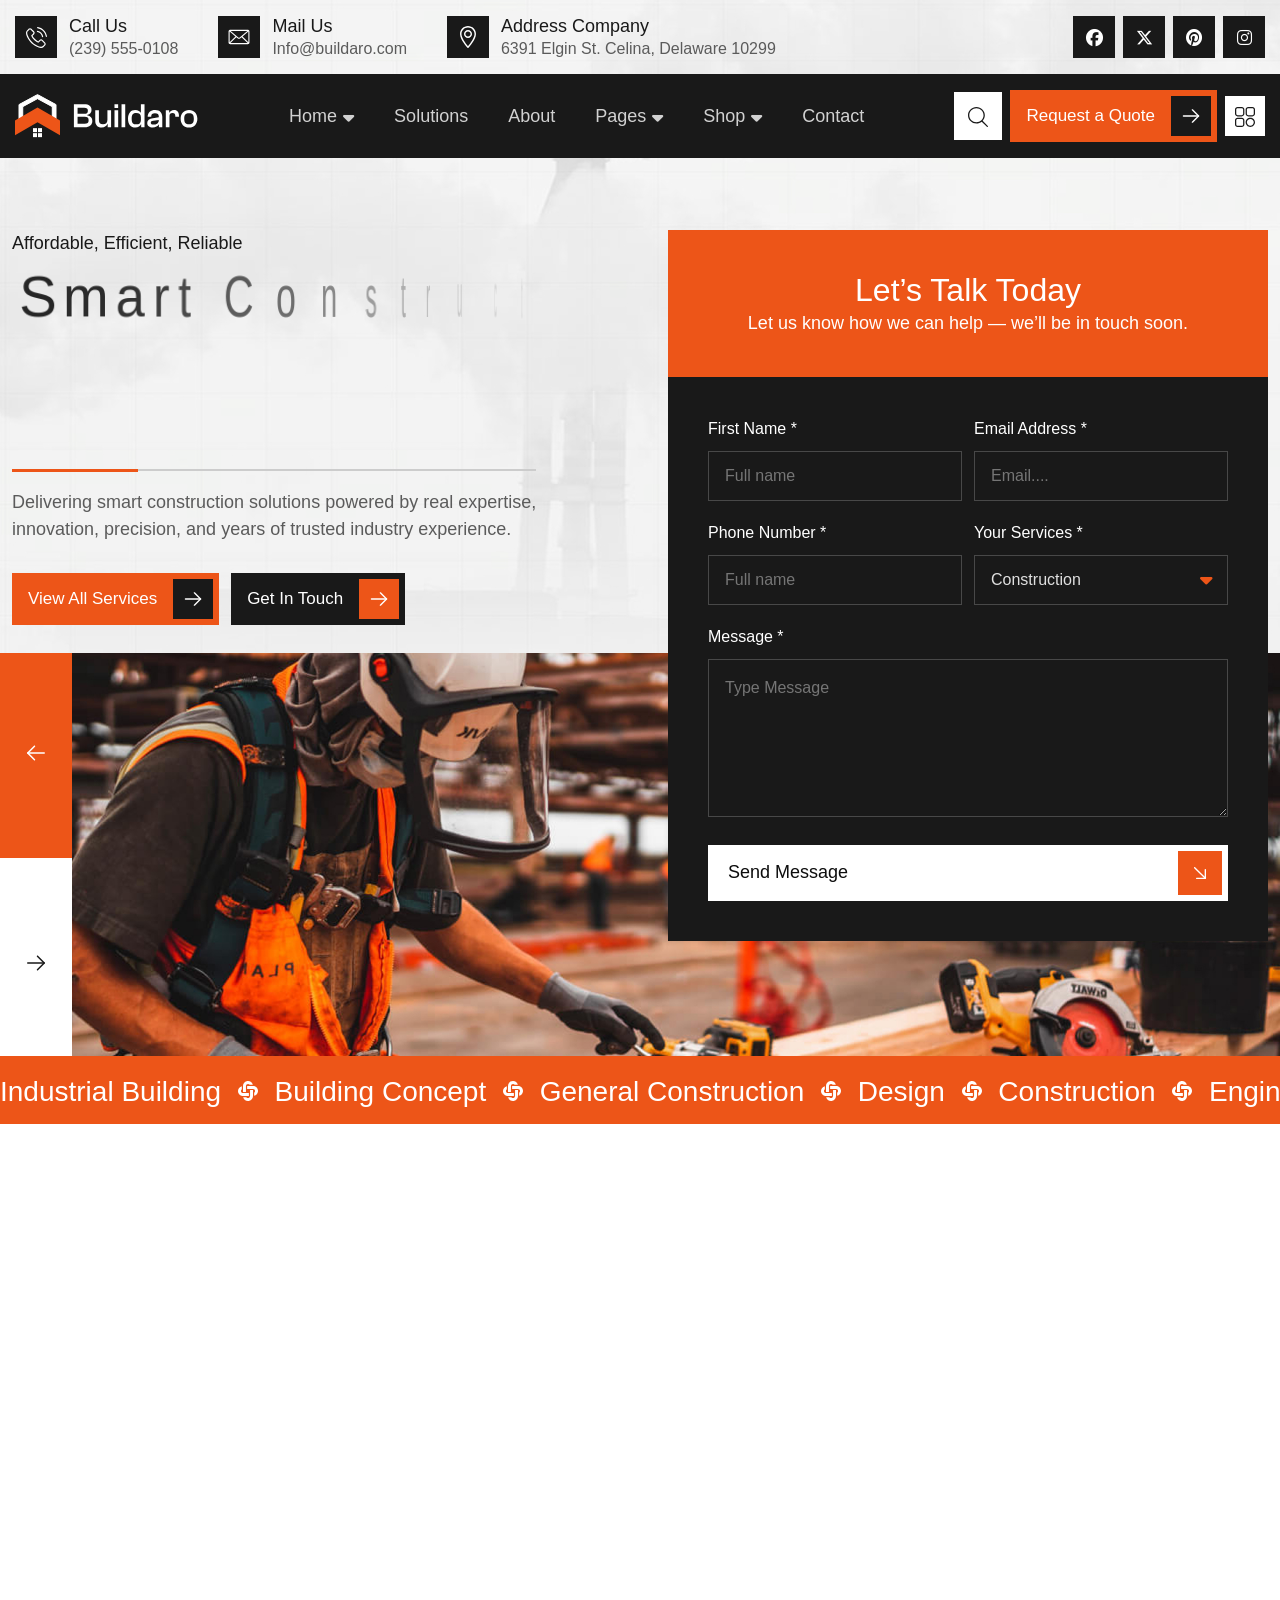
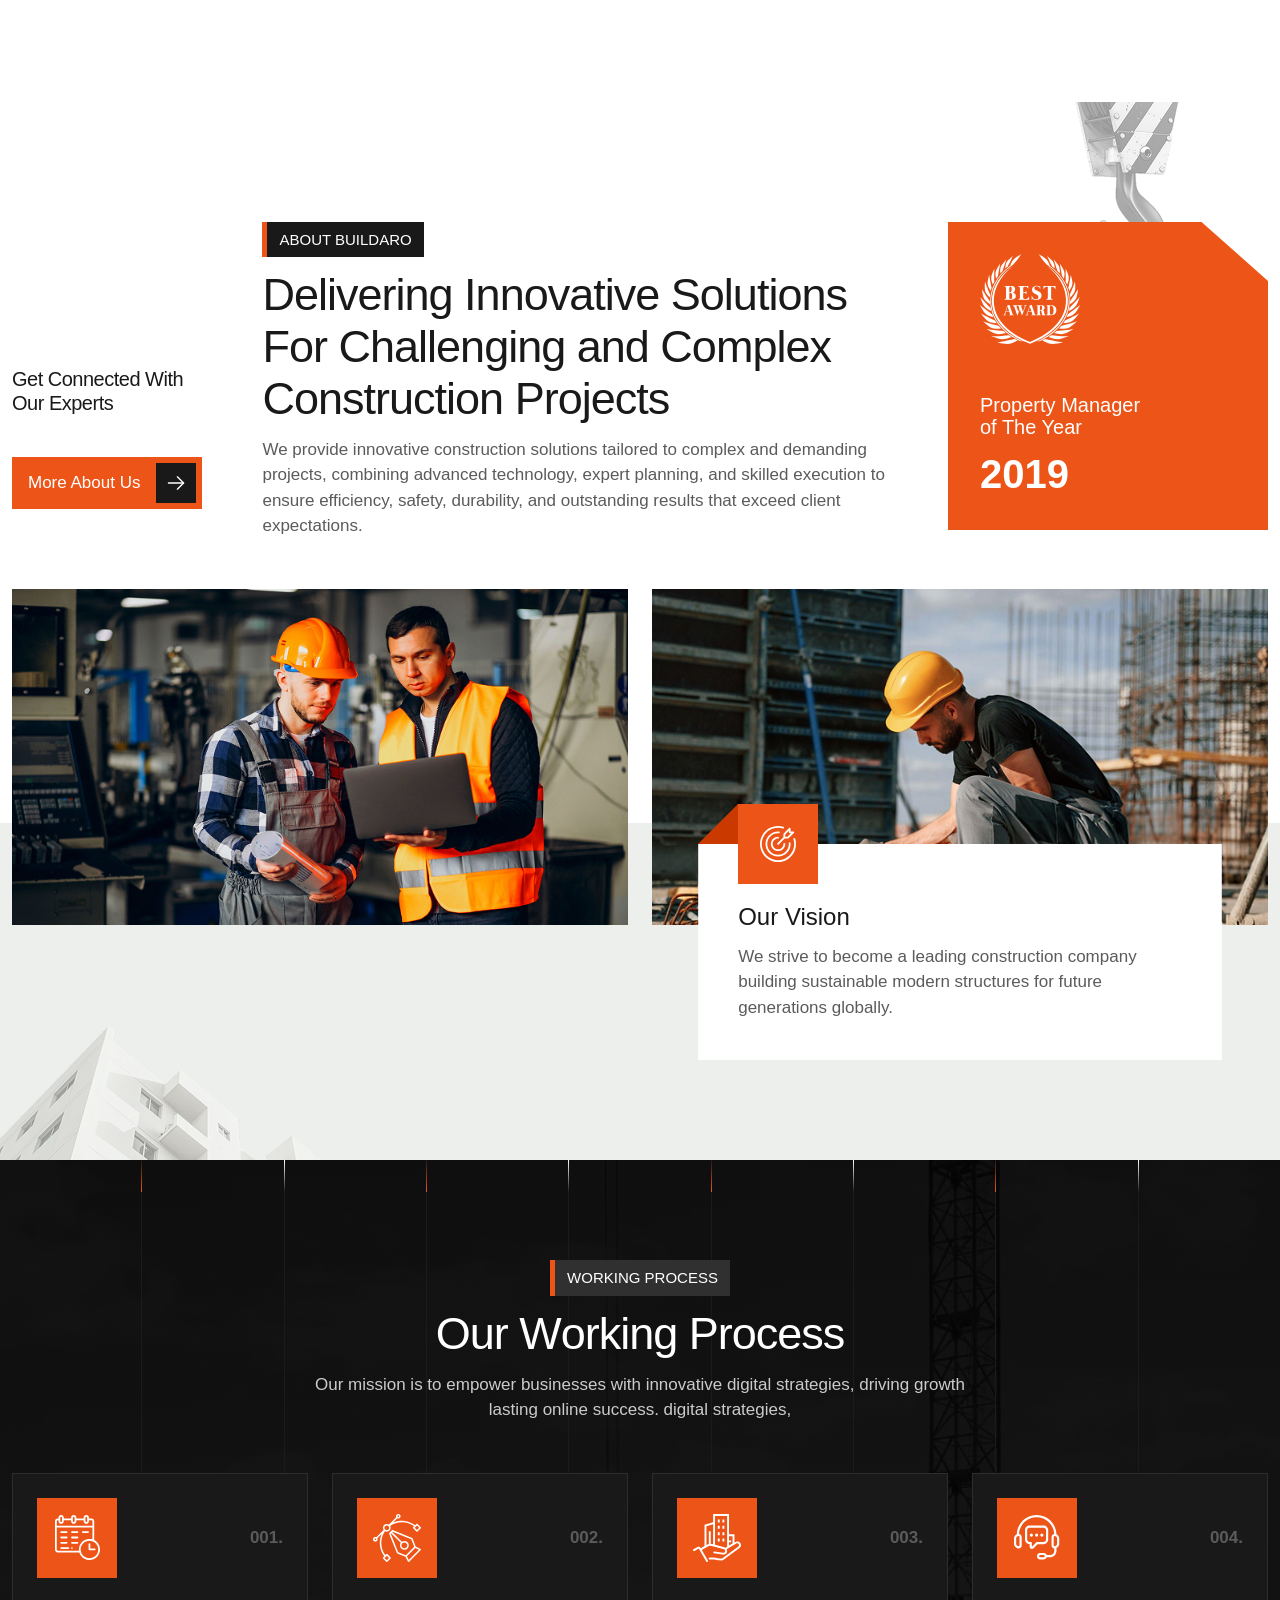
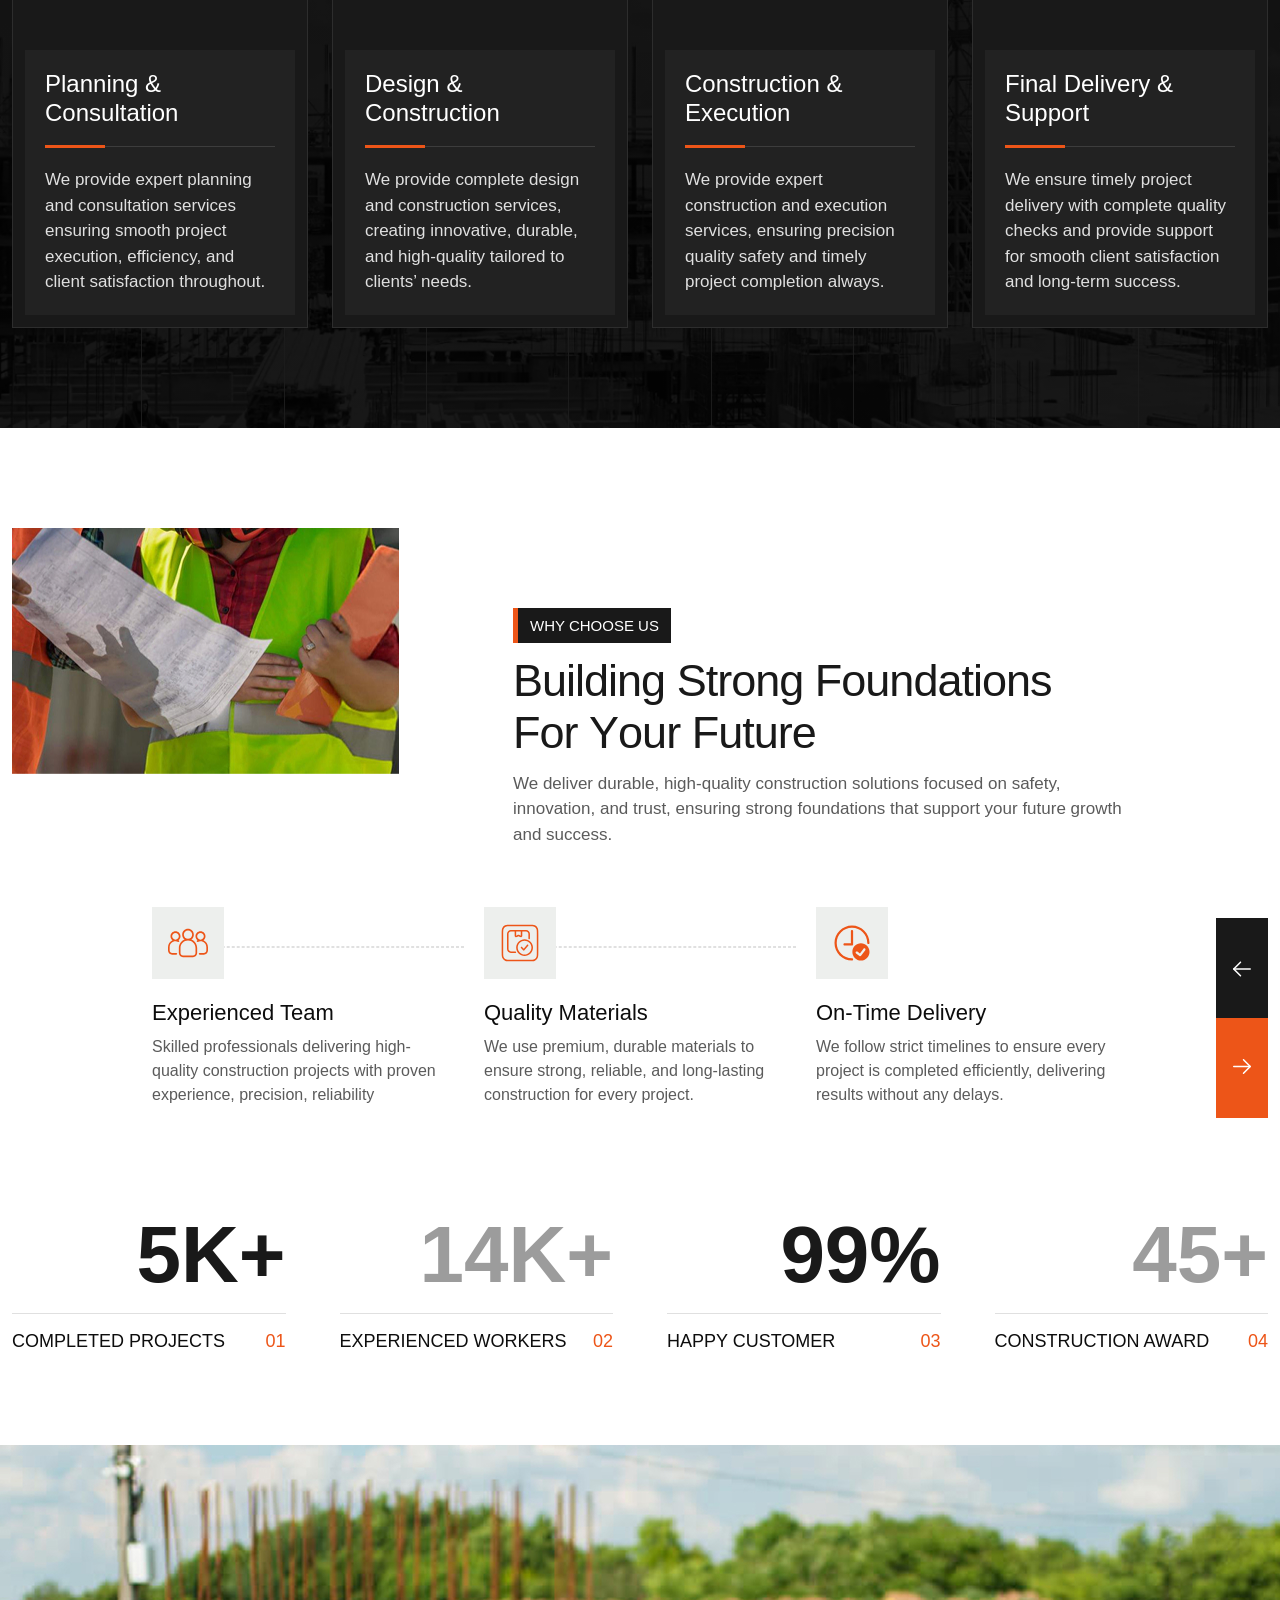
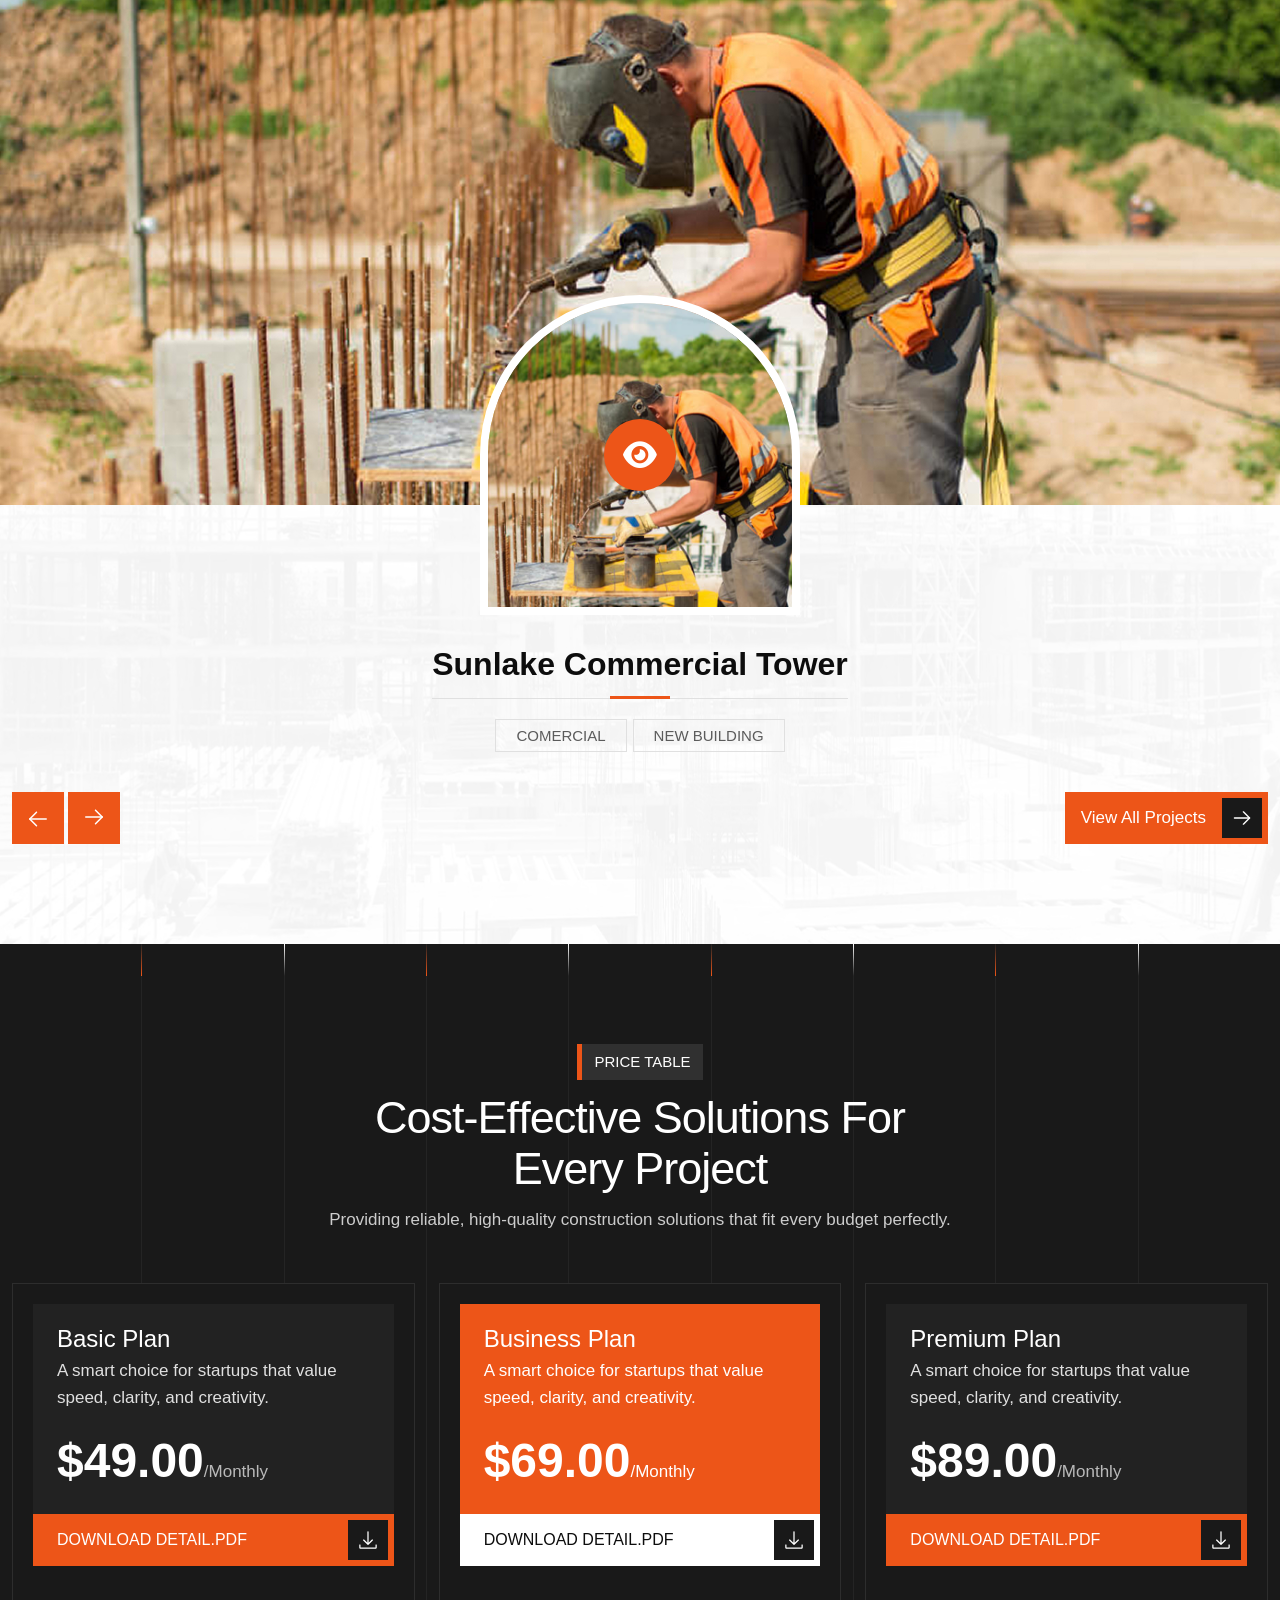
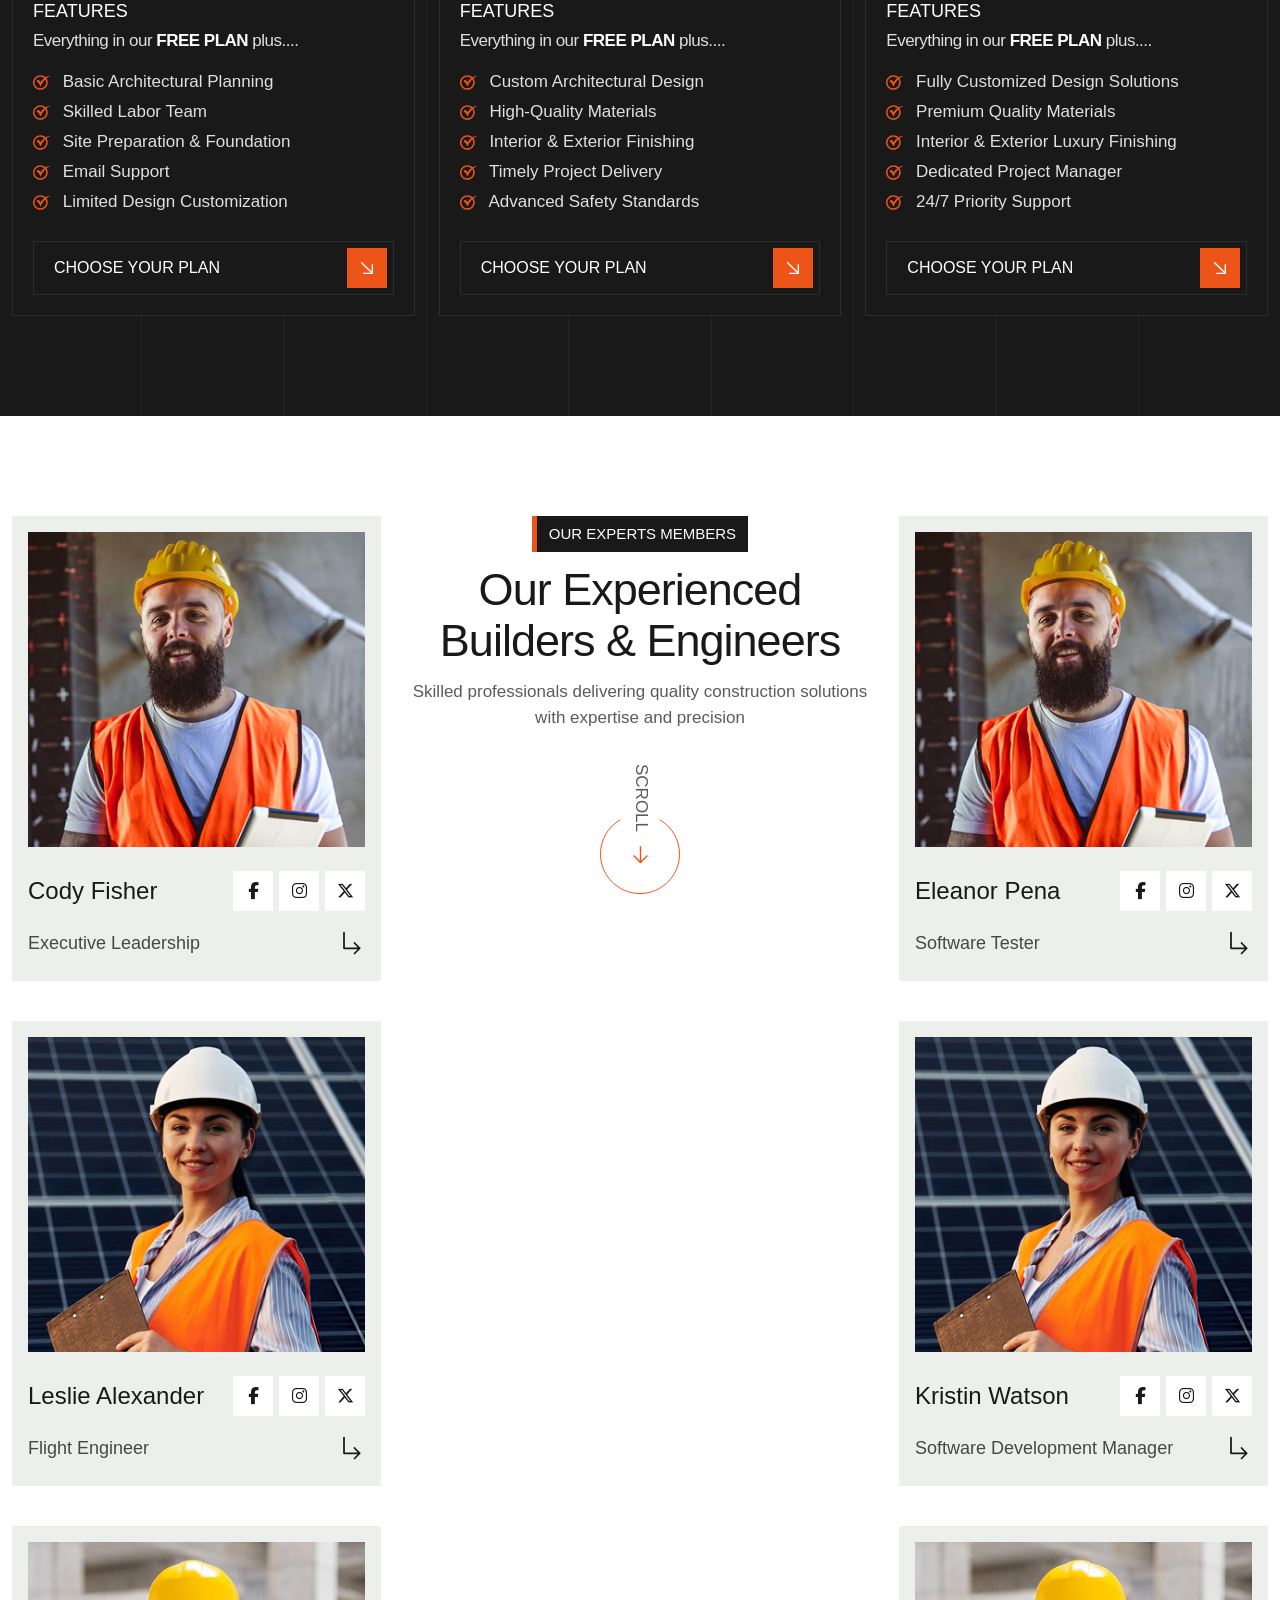
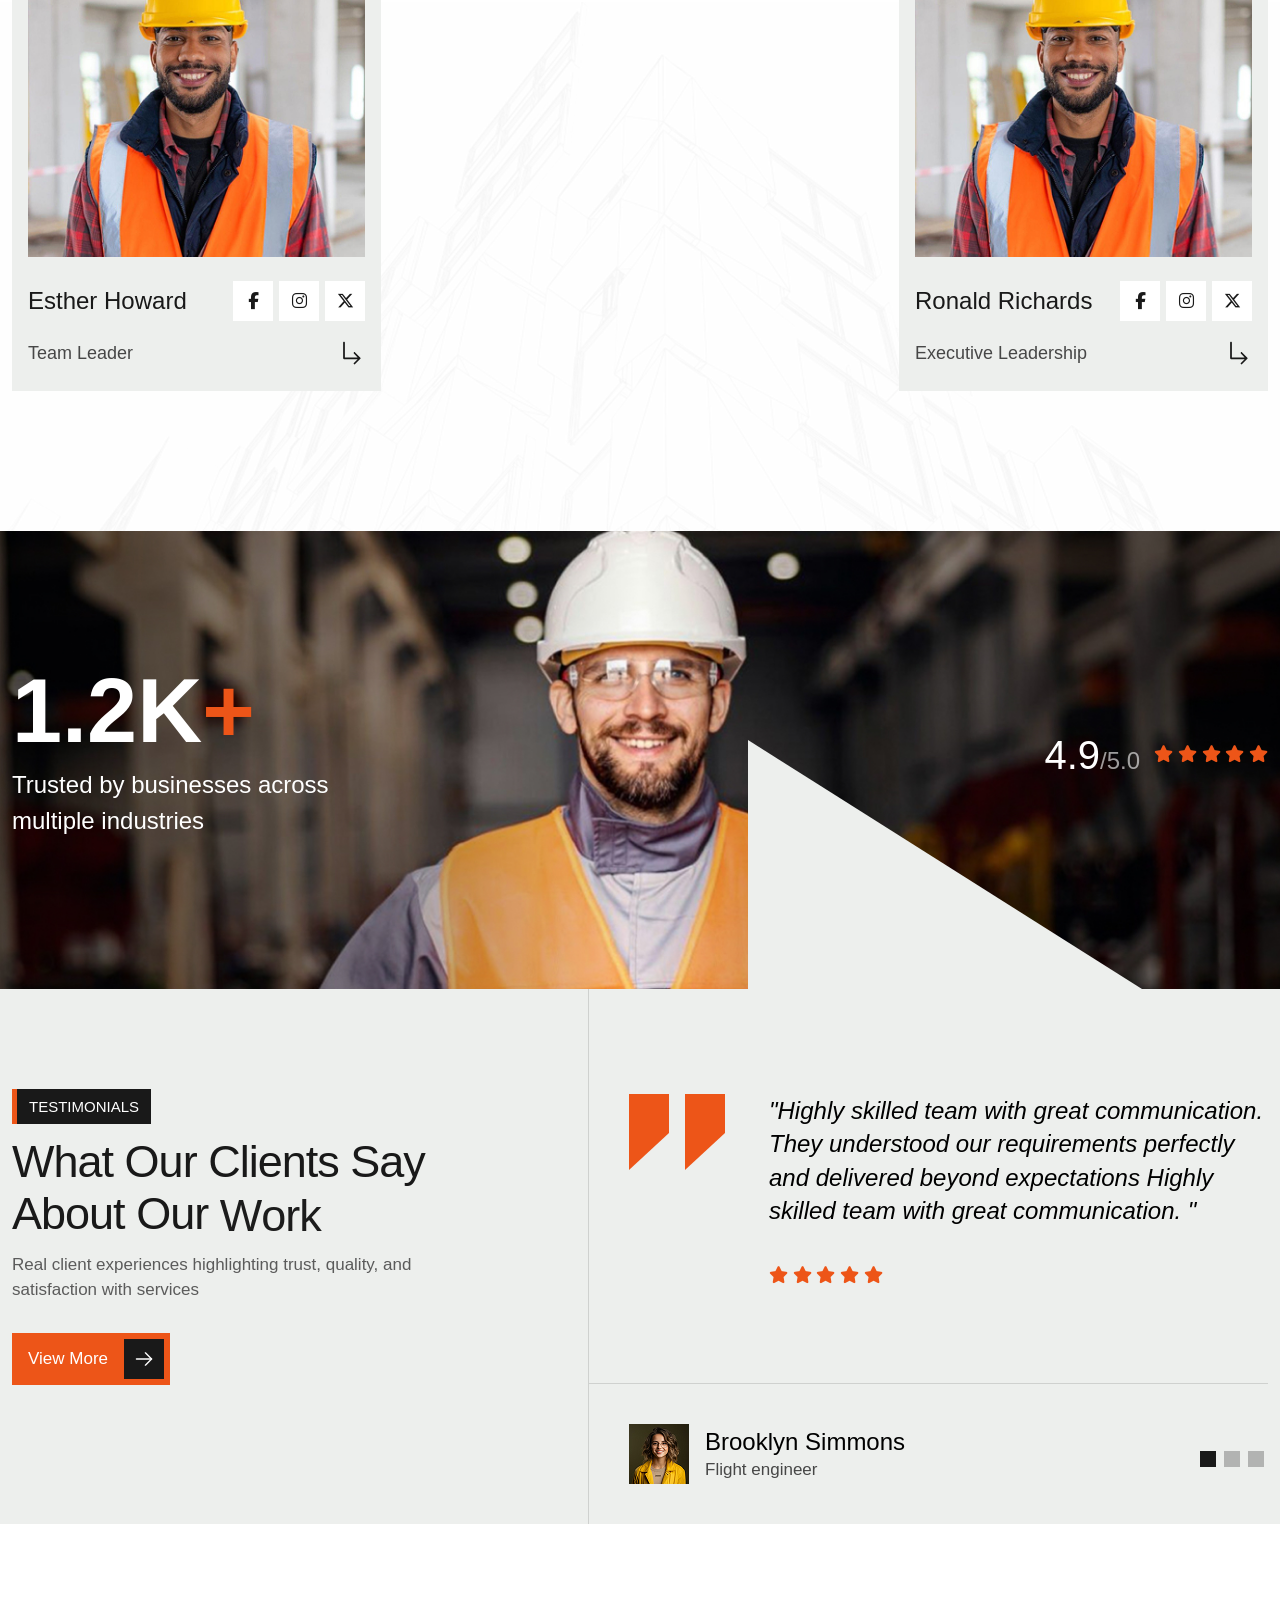
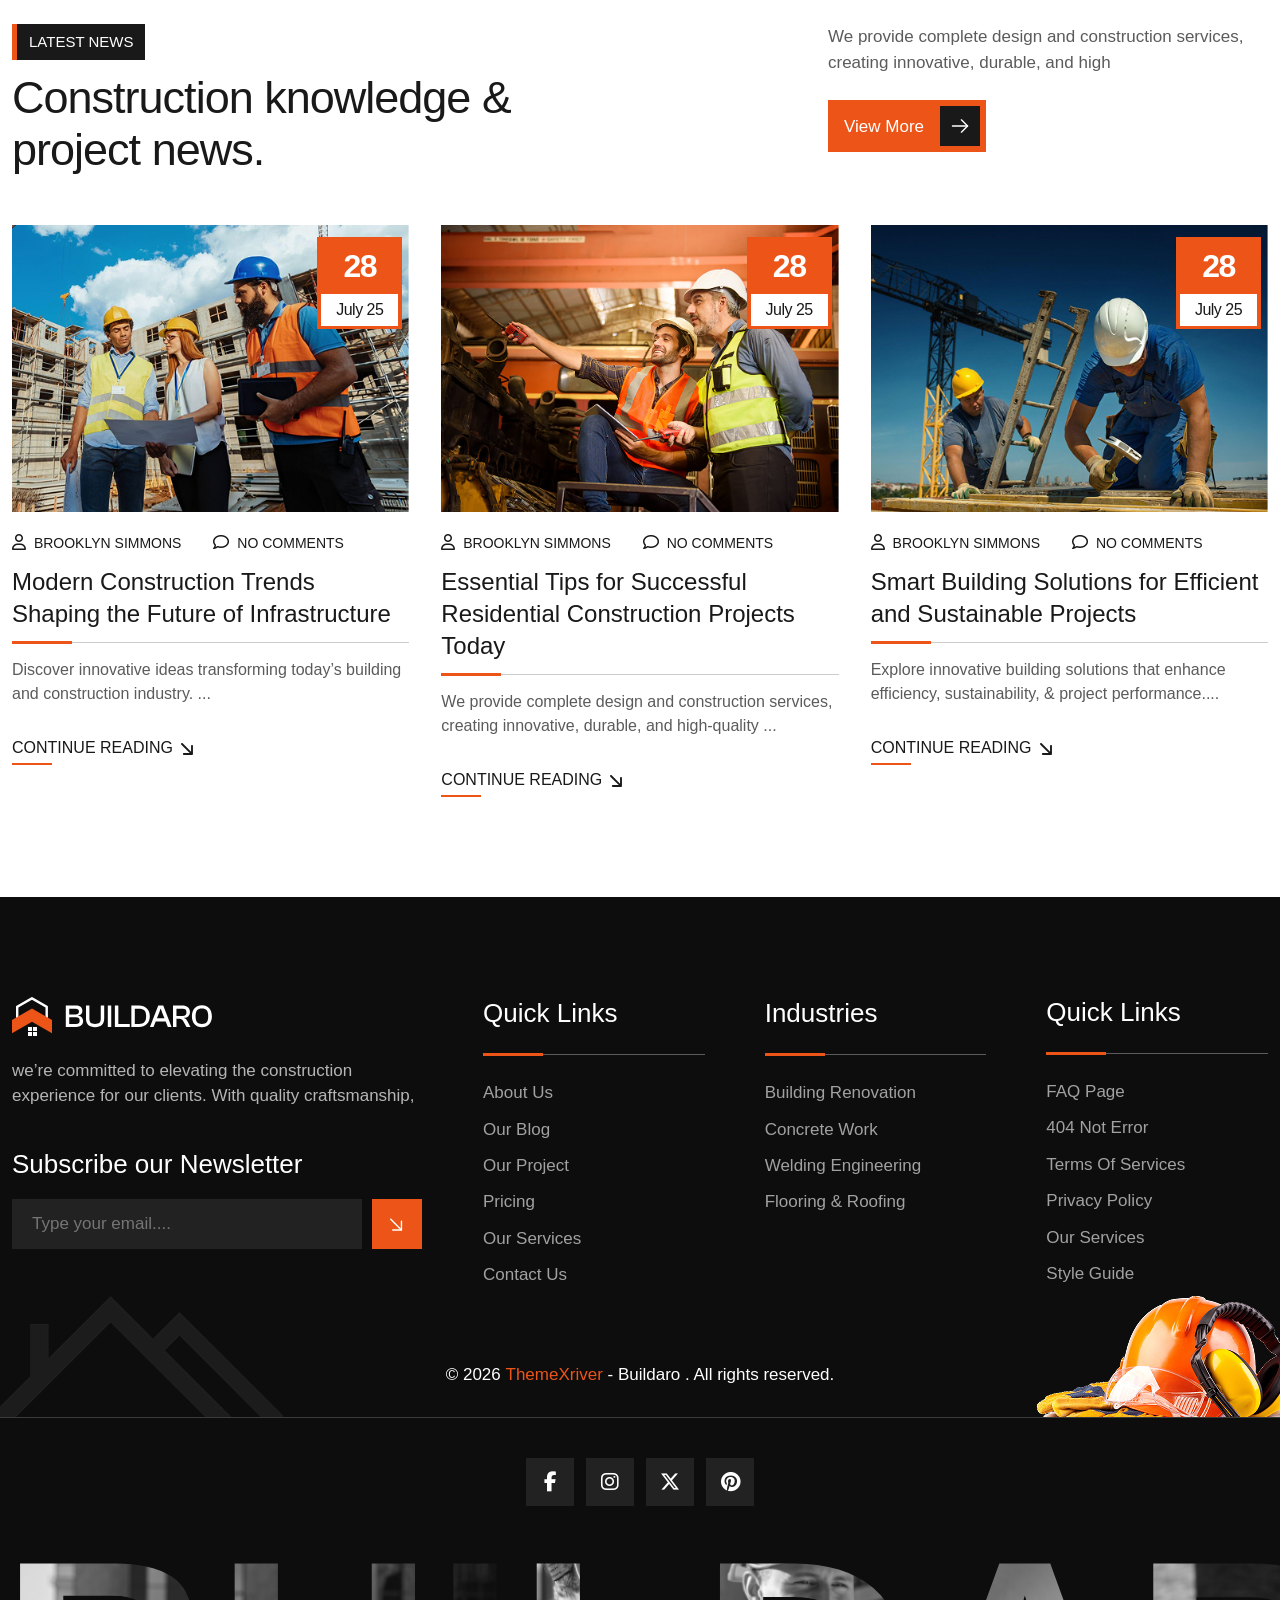
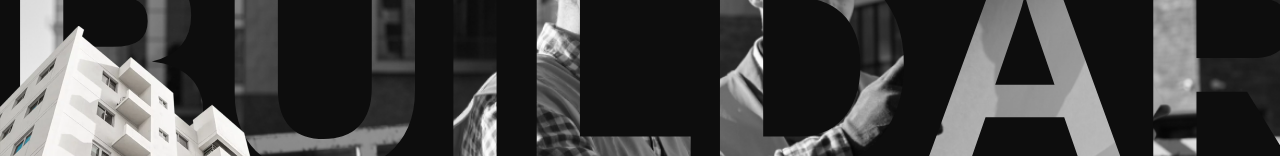
==== commit dd47138a: "888 888" ====
--- a/index.html
+++ b/index.html
@@ -132,8 +132,9 @@
 					<button class="search-btn"><i><img src="assets/img/icon/ic5.svg" alt=""></i></button>
 					<div class="cta-btn">
 						<a class="d-flex align-items-center" href="#">
+							<i class="icon_1"><img src="assets/img/icon/arrow.svg" alt=""></i>
 							<span>Request a Quote</span>
-							<i><img src="assets/img/icon/arrow.svg" alt=""></i>
+							<i class="icon_2"><img src="assets/img/icon/arrow.svg" alt=""></i>
 						</a>
 					</div>
 					<button class="ofcanvas-btn"><i><img src="assets/img/icon/ic4.svg" alt=""></i></button>
@@ -157,25 +158,32 @@
 		<div class="bd-hero-bg img-cover position-absolute">
 			<img src="assets/img/hero/hr1.jpg" alt="">
 		</div>
+		<div class="bd-hero-shape1  position-absolute">
+			<img src="assets/img/hero/hs1.png" alt="">
+		</div>
 		<div class="container">
 			<div class="bd-hero1-content d-flex">
-				<div class="bd-hero1-text headline pera-content">
+				<div class="bd-hero1-text bd-text  headline pera-content">
 					<span class="hero-slug">Affordable, Efficient, Reliable</span>
-					<h1 class="hero-title">Smart Construction Backed 
-					By Real Expertise</h1>
+					<h1 class="hero-title bd_hero_title hero_title_1">
+						Smart Construction Backed 
+						By Real Expertise
+					</h1>
 					<p>Delivering smart construction solutions powered by real expertise, innovation, precision, and 
 					years of trusted industry experience.</p>
 					<div class="hero-btn-grp flex-wrap mt-30 d-flex align-items-centers">
 						<div class="bd-btn1">
 							<a class="d-flex align-items-center" href="#">
+								<i class="icon_1"><img src="assets/img/icon/arrow.svg" alt=""></i>
 								<span>View All Services</span>
-								<i><img src="assets/img/icon/arrow.svg" alt=""></i>
+								<i class="icon_2"><img src="assets/img/icon/arrow.svg" alt=""></i>
 							</a>
 						</div>
 						<div class="bd-btn1">
 							<a class="d-flex align-items-center" href="#">
+								<i class="icon_1"><img src="assets/img/icon/arrow.svg" alt=""></i>
 								<span>Get In Touch</span>
-								<i><img src="assets/img/icon/arrow.svg" alt=""></i>
+								<i class="icon_2"><img src="assets/img/icon/arrow.svg" alt=""></i>
 							</a>
 						</div>
 					</div>
@@ -299,120 +307,128 @@
 
 <!-- Start of Service section
 	============================================= -->
-	<section id="bd-ser1" class="bd-ser1-sec">
+	<section id="bd-ser1" class="bd-ser1-sec over-hidden">
 		<div class="bd-ser1-content">
-			<div class="bd-ser1-item position-relative">
-				<div class="item-icon-serial d-flex align-items-center justify-content-between">
-					<div class="item-icon d-flex align-items-center justify-content-center">
-						<svg width="48" height="48" viewBox="0 0 48 48" fill="none" xmlns="http://www.w3.org/2000/svg">
-							<path d="M43.5007 25.8653H40.7655C42.3225 24.9061 42.5827 22.5038 41.241 21.2401L37.413 17.4113L39.1028 15.7223C39.5204 15.9254 39.9911 15.9929 40.449 15.9153C40.9069 15.8377 41.3291 15.6189 41.6565 15.2896L45.369 11.5771C45.7901 11.1548 46.0265 10.5827 46.0265 9.98634C46.0265 9.38997 45.7901 8.81792 45.369 8.39559L43.248 6.27459C42.3975 5.42409 40.9155 5.42409 40.0658 6.27459L36.3532 9.98709C35.6835 10.6366 35.5012 11.7098 35.9197 12.5416L34.2315 14.2298L30.4035 10.4026C28.9365 8.83959 26.0865 9.49509 25.4528 11.5411L21.8107 22.0013C21.0387 21.5313 20.14 21.312 19.2382 21.3736C17.952 17.5591 12.4793 17.3536 10.8923 21.0421C7.7445 19.4551 3.8715 22.4048 4.569 25.8646C4.16948 25.8562 3.7723 25.9276 3.40069 26.0745C3.02908 26.2215 2.69049 26.441 2.40473 26.7203C2.11898 26.9997 1.89178 27.3332 1.73643 27.7014C1.58109 28.0695 1.50071 28.465 1.5 28.8646V31.8646C1.5 32.7653 1.9065 33.5648 2.5365 34.1146C2.21254 34.3934 1.95232 34.7386 1.77348 35.1268C1.59465 35.515 1.50138 35.9372 1.5 36.3646V39.3646C1.5 41.0191 2.8455 42.3646 4.5 42.3646H21.75C22.65 42.3646 23.4495 41.9581 24 41.3281C24.5505 41.9581 25.35 42.3653 26.25 42.3653H43.5C45.1545 42.3653 46.5 41.0191 46.5 39.3653V36.3653C46.5 35.4653 46.0935 34.6651 45.4635 34.1153C45.7875 33.8365 46.0477 33.4913 46.2265 33.1031C46.4054 32.7149 46.4986 32.2928 46.5 31.8653V28.8653C46.5 27.2108 45.1553 25.8653 43.5007 25.8653ZM37.4137 11.0476L41.1263 7.33509C41.2673 7.19522 41.4579 7.11674 41.6565 7.11674C41.8551 7.11674 42.0457 7.19522 42.1868 7.33509L44.3078 9.45609C44.6003 9.74859 44.6003 10.2241 44.3078 10.5166L40.596 14.2291C40.3035 14.5216 39.828 14.5216 39.5348 14.2291L37.4137 12.1073C37.2739 11.9664 37.1955 11.776 37.1955 11.5775C37.1955 11.379 37.2739 11.1885 37.4137 11.0476ZM36.8835 13.6988L37.944 14.7593L32.6408 20.0626C32.3482 20.3551 31.8727 20.3551 31.5802 20.0626C31.44 19.9218 31.3613 19.7311 31.3613 19.5323C31.3613 19.3336 31.44 19.1429 31.5802 19.0021L36.8835 13.6988ZM22.8705 23.5208C22.8697 23.5208 26.8703 12.0331 26.8695 12.0316C27.1823 11.0063 28.6125 10.6861 29.343 11.4631L33.171 15.2903L30.5198 17.9416C30.0985 18.3638 29.8619 18.9359 29.8619 19.5323C29.8619 20.1288 30.0985 20.7009 30.5198 21.1231C30.9419 21.5445 31.514 21.7812 32.1105 21.7812C32.707 21.7812 33.2791 21.5445 33.7012 21.1231L36.3525 18.4726L40.1805 22.3006C40.956 23.0326 40.638 24.4613 39.609 24.7748L22.9987 30.5573C21.864 30.9983 20.6423 29.7826 21.0863 28.6463L22.8705 23.5208ZM9.00075 22.1153C9.6705 22.1153 10.3095 22.3433 10.8495 22.7753C11.2688 23.1316 11.9722 22.8698 12.0555 22.3261C12.6743 19.0688 17.3542 19.0763 17.9445 22.3411C18.0075 22.7536 18.447 23.0476 18.8505 22.9433C19.7145 22.7371 20.607 22.9508 21.2992 23.4728L20.4667 25.8653H15.0007C14.1007 25.8653 13.3013 26.2718 12.7508 26.9018C12.4719 26.5779 12.1267 26.3177 11.7385 26.1388C11.3503 25.96 10.9282 25.8667 10.5008 25.8653H6.1095C5.5695 24.0136 7.08075 22.0853 9.00075 22.1153ZM3.00075 28.8653C3.00075 28.0381 3.6735 27.3653 4.50075 27.3653H10.5008C11.328 27.3653 12.0008 28.0381 12.0008 28.8653V31.8653C12.0008 32.6926 11.328 33.3653 10.5008 33.3653H4.50075C3.6735 33.3653 3.00075 32.6926 3.00075 31.8653V28.8653ZM23.2507 39.3653C23.2507 40.1926 22.578 40.8653 21.7507 40.8653H4.50075C3.6735 40.8653 3.00075 40.1926 3.00075 39.3653V36.3653C3.00075 35.5381 3.6735 34.8653 4.50075 34.8653H21.7507C22.578 34.8653 23.2507 35.5381 23.2507 36.3653V39.3653ZM15.0007 33.3653C14.1735 33.3653 13.5007 32.6926 13.5007 31.8653V28.8653C13.5007 28.0381 14.1735 27.3653 15.0007 27.3653H19.9447L19.6695 28.1551C18.9495 30.0248 20.5193 32.1976 22.497 32.1413C22.6163 32.4511 33.2715 28.5038 33.6795 28.4266C33.813 28.6163 33.7297 31.5818 33.7507 31.8653C33.7507 32.6926 33.078 33.3653 32.2507 33.3653H15.0007ZM45.0007 39.3653C45.0007 40.1926 44.328 40.8653 43.5007 40.8653H26.2507C25.4235 40.8653 24.7507 40.1926 24.7507 39.3653V36.3653C24.7507 35.5381 25.4235 34.8653 26.2507 34.8653H43.5007C44.328 34.8653 45.0007 35.5381 45.0007 36.3653V39.3653ZM45.0007 31.8653C45.0007 32.6926 44.328 33.3653 43.5007 33.3653H36.7507C35.9235 33.3653 35.2507 32.6926 35.2507 31.8653V28.8653C35.2507 28.3921 35.4787 27.9526 35.856 27.6691L36.726 27.3661L43.5007 27.3653C44.328 27.3653 45.0007 28.0381 45.0007 28.8653V31.8653Z" fill="white"/>
-						</svg>
-					</div>
-					<div class="item-serial">
-						01.
-					</div>
-				</div>
-				<div class="item-text headline pera-content ul-li-block">
-					<h3>Design & Construction</h3>
-					<p>Creating innovative designs and delivering reliable construction solutions with precision.</p>
-					<ul>
-						<li>Customized architectural planning</li>
-						<li>High-quality construction execution</li>
-					</ul>
-				</div>
-				<div class="item-btn">
-					<a class="d-flex justify-content-between align-items-center" href="#">
-						<span>Read More</span>
-						<i><img src="assets/img/icon/arrow.svg" alt=""></i>
-					</a>
-				</div>
-			</div>
-			<div class="bd-ser1-item position-relative">
-				<div class="item-icon-serial d-flex align-items-center justify-content-between">
-					<div class="item-icon d-flex align-items-center justify-content-center">
-						<svg width="47" height="47" viewBox="0 0 47 47" fill="none" xmlns="http://www.w3.org/2000/svg">
-							<path d="M36 35.25C37.2405 35.25 38.25 34.2405 38.25 33C38.25 31.7595 37.2405 30.75 36 30.75C34.7595 30.75 33.75 31.7595 33.75 33C33.75 34.2405 34.7595 35.25 36 35.25ZM36 32.25C36.1485 32.2499 36.2938 32.2938 36.4174 32.3762C36.541 32.4586 36.6373 32.5759 36.6942 32.7131C36.7511 32.8503 36.7661 33.0013 36.7371 33.147C36.7082 33.2927 36.6366 33.4266 36.5316 33.5316C36.4266 33.6366 36.2927 33.7082 36.147 33.7371C36.0013 33.7661 35.8503 33.7511 35.7131 33.6942C35.5759 33.6373 35.4586 33.541 35.3762 33.4174C35.2938 33.2938 35.2499 33.1485 35.25 33C35.25 32.586 35.5868 32.25 36 32.25Z" fill="white"/>
-							<path d="M43.62 29.8335C43.5085 29.5699 43.4781 29.279 43.5328 28.9981C43.5874 28.7171 43.7246 28.4589 43.9268 28.2562L45.018 27.1643L41.835 23.9812L40.7423 25.0732C40.329 25.4872 39.7095 25.6073 39.1365 25.3673C38.8737 25.2593 38.649 25.0756 38.4911 24.8394C38.3332 24.6032 38.2493 24.3253 38.25 24.0413V22.5H36.7118C36.6472 21.3133 36.4237 20.1406 36.0472 19.0132L44.7262 10.3343C45.2903 9.7734 45.7375 9.10625 46.0419 8.37142C46.3464 7.63658 46.5021 6.84866 46.5 6.05325C46.5 2.71575 43.7843 0 40.4468 0C38.8298 0 37.3095 0.63 36.1665 1.773L27.4965 10.4438C26.3526 10.0645 25.1625 9.84223 23.9587 9.783C22.9237 7.97475 20.979 6.75 18.75 6.75C18.1793 6.75 17.6287 6.8355 17.1045 6.98475C15.81 4.551 13.2952 3 10.5 3C6.3645 3 3 6.3645 3 10.5C3 11.0745 3.0705 11.64 3.19875 12.1935C2.27449 12.4738 1.46474 13.0436 0.888833 13.819C0.312929 14.5943 0.00134266 15.5342 0 16.5C0 18.9818 2.01825 21 4.5 21H9.9405C9.81473 21.7434 9.75102 22.496 9.75 23.25C9.75 24.9007 10.0553 26.244 10.548 27.3915L3.85725 34.083L0.13425 43.7625C-0.00426794 44.1262 -0.0346366 44.5222 0.0468047 44.9028C0.128246 45.2833 0.318021 45.6322 0.593254 45.9074C0.868486 46.1825 1.21743 46.3722 1.59802 46.4535C1.9786 46.5349 2.37459 46.5044 2.73825 46.3657L12.4177 42.6427L17.31 37.7498C17.2732 37.911 17.25 38.0775 17.25 38.25C17.25 38.8283 17.4758 39.351 17.835 39.75C17.4602 40.1598 17.2516 40.6946 17.25 41.25C17.25 42.2925 17.9662 43.164 18.93 43.4175C19.569 45.2475 21.2805 46.5 23.25 46.5C25.2195 46.5 26.931 45.2475 27.57 43.4175C28.05 43.2923 28.4751 43.0118 28.779 42.6198C29.0829 42.2277 29.2485 41.7461 29.25 41.25C29.25 41.1937 29.2373 41.1413 29.2335 41.0865L30.165 42.018L31.2577 40.926C31.671 40.512 32.2883 40.3912 32.8628 40.6305C33.1256 40.7391 33.3502 40.9233 33.5082 41.1598C33.6661 41.3963 33.7503 41.6744 33.75 41.9587V43.5H38.25V41.9587C38.25 41.3752 38.5988 40.854 39.1665 40.6193C39.43 40.5077 39.7207 40.4773 40.0016 40.532C40.2824 40.5866 40.5406 40.7238 40.743 40.926L41.835 42.018L45.018 38.835L43.9268 37.743C43.5135 37.329 43.3927 36.7102 43.632 36.1372C43.7401 35.8744 43.924 35.6496 44.1603 35.4916C44.3965 35.3336 44.6745 35.2495 44.9587 35.25H46.5V30.75H44.9587C44.3752 30.75 43.8547 30.4012 43.62 29.8335ZM32.382 32.0445C33.2002 31.2458 34.02 30.4297 34.7273 29.4862C35.1344 29.3334 35.5652 29.2535 36 29.25C38.0677 29.25 39.75 30.9323 39.75 33C39.75 35.0677 38.0677 36.75 36 36.75C33.9323 36.75 32.25 35.0677 32.25 33C32.25 32.6753 32.3002 32.3558 32.382 32.0445ZM33.2827 14.2785L36.75 10.8105L39.4395 13.5L35.4337 17.5057C34.8745 16.3328 34.1501 15.2461 33.2827 14.2785ZM34.0605 6L35.25 4.8105L41.6895 11.25L40.5 12.4395L34.0605 6ZM40.4468 1.5C41.6539 1.50159 42.8111 1.98181 43.6646 2.83537C44.5182 3.68893 44.9984 4.84614 45 6.05325C45.0016 6.65144 44.8846 7.24401 44.6557 7.79668C44.4268 8.34935 44.0906 8.85113 43.6665 9.273L42.75 10.1895L36.3105 3.75L37.227 2.8335C37.6489 2.40946 38.1507 2.07328 38.7034 1.84439C39.256 1.6155 39.8486 1.49845 40.4468 1.5ZM33 7.0605L35.6895 9.75L32.2238 13.2158C31.2569 12.3475 30.1706 11.6224 28.998 11.0625L33 7.0605ZM35.25 23.25C35.25 27.1523 33.285 29.0693 31.2045 31.098C29.772 32.4953 28.3005 33.9398 27.444 36.045C27.2979 36.0151 27.1491 36 27 36H24V32.25C24 31.0095 22.9905 30 21.75 30H20.25C20.0569 29.9914 19.8746 29.9086 19.741 29.7689C19.6074 29.6292 19.5328 29.4433 19.5328 29.25C19.5328 29.0567 19.6074 28.8708 19.741 28.7311C19.8746 28.5914 20.0569 28.5086 20.25 28.5H27.75C28.9905 28.5 30 27.4905 30 26.25C30 25.0095 28.9905 24 27.75 24H21.75C21.3368 24 21 23.664 21 23.25V21H24.75C26.8177 21 28.5 19.3177 28.5 17.25C28.5 15.1823 26.8177 13.5 24.75 13.5C24.729 13.5 24.7095 13.506 24.6885 13.506C24.7207 13.2555 24.75 13.005 24.75 12.75C24.7479 12.2706 24.6885 11.7932 24.573 11.328C30.552 11.994 35.25 17.1255 35.25 23.25ZM18.75 38.25C18.75 37.836 19.0868 37.5 19.5 37.5H27C27.1931 37.5086 27.3754 37.5914 27.509 37.7311C27.6426 37.8708 27.7172 38.0567 27.7172 38.25C27.7172 38.4433 27.6426 38.6292 27.509 38.7689C27.3754 38.9086 27.1931 38.9914 27 39H19.5C19.0868 39 18.75 38.664 18.75 38.25ZM9.3105 38.25L14.8237 32.7367C15.7462 33.6517 16.6028 34.5772 17.2343 35.7045L12 40.9395L9.3105 38.25ZM1.5 16.5C1.5 14.8455 2.8455 13.5 4.5 13.5C6.1545 13.5 7.5 14.8455 7.5 16.5H9C9 14.0835 7.08375 12.111 4.692 12.0098C4.56412 11.5167 4.4996 11.0094 4.5 10.5C4.5 7.19175 7.19175 4.5 10.5 4.5C11.5663 4.50025 12.6131 4.78553 13.5321 5.32632C14.4511 5.8671 15.2088 6.64372 15.7267 7.57575C14.9185 8.04776 14.2319 8.70218 13.7215 9.48675C13.2112 10.2713 12.8913 11.1643 12.7875 12.0945C11.478 12.417 10.5 13.5923 10.5 15H12C12 14.1727 12.6727 13.5 13.5 13.5C14.3273 13.5 15 14.1727 15 15H16.5C16.5 13.6237 15.564 12.474 14.2988 12.1215C14.6063 9.9375 16.482 8.25 18.75 8.25C21.2318 8.25 23.25 10.2682 23.25 12.75C23.25 13.1445 23.1855 13.5307 23.085 13.9072C21.855 14.523 21 15.783 21 17.25H22.5C22.5 16.0095 23.5095 15 24.75 15C25.9905 15 27 16.0095 27 17.25C27 18.4905 25.9905 19.5 24.75 19.5H4.5C2.8455 19.5 1.5 18.1545 1.5 16.5ZM19.5 21V23.25C19.5 24.4905 20.5095 25.5 21.75 25.5H27.75C27.9431 25.5086 28.1254 25.5914 28.259 25.7311C28.3926 25.8708 28.4672 26.0567 28.4672 26.25C28.4672 26.4433 28.3926 26.6292 28.259 26.7689C28.1254 26.9086 27.9431 26.9914 27.75 27H20.25C19.0095 27 18 28.0095 18 29.25C18 30.4905 19.0095 31.5 20.25 31.5H21.75C22.1632 31.5 22.5 31.836 22.5 32.25V36H19.5C19.3478 36 19.1993 36.0158 19.056 36.045C18.1995 33.9398 16.728 32.4953 15.2955 31.098C13.215 29.0693 11.25 27.1523 11.25 23.25C11.25 22.4917 11.3408 21.7402 11.481 21H19.5ZM13.7527 31.6868L8.25 37.1895L5.5605 34.5L11.283 28.7775C11.9873 29.883 12.8602 30.8055 13.7527 31.6868ZM4.78575 35.8462L10.6537 41.7142L5.68575 43.6252L2.87475 40.8142L4.78575 35.8462ZM2.2005 44.9655C1.87575 45.0915 1.5 44.8327 1.5 44.4847C1.5 44.421 1.512 44.3588 1.53375 44.3003L2.28525 42.3457L4.1535 44.214L2.2005 44.9655ZM23.25 45C22.7174 44.9997 22.194 44.8613 21.7307 44.5984C21.2675 44.3356 20.8804 43.9571 20.607 43.5H25.893C25.6196 43.9571 25.2325 44.3356 24.7693 44.5984C24.306 44.8613 23.7826 44.9997 23.25 45ZM27 42H19.5C19.3069 41.9914 19.1246 41.9086 18.991 41.7689C18.8574 41.6292 18.7828 41.4433 18.7828 41.25C18.7828 41.0567 18.8574 40.8708 18.991 40.7311C19.1246 40.5914 19.3069 40.5086 19.5 40.5H27C27.1931 40.5086 27.3754 40.5914 27.509 40.7311C27.6426 40.8708 27.7172 41.0567 27.7172 41.25C27.7172 41.4433 27.6426 41.6292 27.509 41.7689C27.3754 41.9086 27.1931 41.9914 27 42ZM45 33.75H44.9587C43.7655 33.75 42.7005 34.4625 42.2355 35.589C42.009 36.1267 41.9479 36.7198 42.0601 37.2924C42.1724 37.8649 42.4528 38.3911 42.8655 38.8035L42.897 38.835L41.835 39.897L41.8035 39.8655C40.9575 39.0195 39.6945 38.7712 38.5642 39.2452C38.0266 39.4663 37.5669 39.8424 37.2438 40.3256C36.9207 40.8089 36.7488 41.3774 36.75 41.9587V42H35.25V41.9587C35.25 40.7655 34.5375 39.7005 33.411 39.2347C32.8732 39.0078 32.2799 38.9467 31.707 39.059C31.1342 39.1714 30.608 39.4522 30.1958 39.8655L30.1643 39.897L29.148 38.8807C29.208 38.679 29.25 38.4705 29.25 38.25C29.25 37.7175 29.0565 37.2345 28.746 36.8483C29.2125 35.589 29.9438 34.5817 30.795 33.6517C31.1175 36.2392 33.3262 38.25 36 38.25C38.895 38.25 41.25 35.8942 41.25 33C41.25 30.1058 38.895 27.75 36 27.75C35.9265 27.75 35.8552 27.7575 35.7825 27.7605C36.2902 26.7067 36.639 25.485 36.7268 24H36.75V24.0413C36.75 25.2345 37.4625 26.3003 38.5883 26.7645C39.126 26.9917 39.7193 27.0531 40.2922 26.9409C40.865 26.8286 41.3913 26.5478 41.8035 26.1345L41.835 26.103L42.897 27.165L42.8655 27.1965C42.021 28.0418 41.7735 29.304 42.2452 30.435C42.4661 30.9729 42.8421 31.4328 43.3254 31.756C43.8087 32.0793 44.3773 32.2512 44.9587 32.25H45V33.75Z" fill="white"/>
-						</svg>
-					</div>
-					<div class="item-serial">
-						02.
-					</div>
-				</div>
-				<div class="item-text headline pera-content ul-li-block">
-					<h3>Structural Design & Engineering</h3>
-					<p>Expert structural design and engineering ensuring safety, stability, & long-term performance.</p>
-					<ul>
-						<li>Strong and safe structural analysis</li>
-						<li>Advanced engineering solutions</li>
-					</ul>
-				</div>
-				<div class="item-btn">
-					<a class="d-flex justify-content-between align-items-center" href="#">
-						<span>Read More</span>
-						<i><img src="assets/img/icon/arrow.svg" alt=""></i>
-					</a>
-				</div>
-			</div>
-			<div class="bd-ser1-item position-relative">
-				<div class="item-icon-serial d-flex align-items-center justify-content-between">
-					<div class="item-icon d-flex align-items-center justify-content-center">
-						<svg width="48" height="48" viewBox="0 0 48 48" fill="none" xmlns="http://www.w3.org/2000/svg">
-							<g clip-path="url(#clip0_37354_961)">
-								<path d="M21.6094 23.0625H26.3906C26.5895 23.0625 26.7803 22.9835 26.921 22.8428C27.0616 22.7022 27.1406 22.5114 27.1406 22.3125C27.1406 22.1136 27.0616 21.9228 26.921 21.7822C26.7803 21.6415 26.5895 21.5625 26.3906 21.5625H21.6094C21.4105 21.5625 21.2197 21.6415 21.079 21.7822C20.9384 21.9228 20.8594 22.1136 20.8594 22.3125C20.8594 22.5114 20.9384 22.7022 21.079 22.8428C21.2197 22.9835 21.4105 23.0625 21.6094 23.0625Z" fill="white"/>
-								<path d="M45.6562 8.25H39.5625C38.5847 8.25 37.7512 8.87709 37.4415 9.75H35.0625C35.0625 8.81953 34.3055 8.0625 33.375 8.0625H32.0625V2.72372C32.0625 1.2735 30.8827 0.09375 29.4326 0.09375H18.5674C17.1173 0.09375 15.9375 1.2735 15.9375 2.72372V8.0625H14.625C13.6945 8.0625 12.9375 8.81953 12.9375 9.75H10.5585C10.2487 8.87709 9.41522 8.25 8.4375 8.25H2.34375C1.10306 8.25 0.09375 9.25941 0.09375 10.5V13.5C0.09375 14.7406 1.10306 15.75 2.34375 15.75H8.4375C9.41531 15.75 10.2488 15.1229 10.5585 14.25H12.9375V14.625C12.9375 15.5555 13.6945 16.3125 14.625 16.3125H15.9375V17.8091C15.9375 18.7931 16.7381 19.5938 17.7221 19.5938H17.9429C17.9186 19.7142 17.9063 19.8367 17.9062 19.9596V22.3774C17.9062 22.4242 17.9106 22.471 17.9194 22.5171L19.1299 28.8958C19.3031 29.8082 19.9389 30.5347 20.7656 30.8542V43.3748C20.7656 43.6372 20.8348 43.8961 20.9659 44.1235L22.2809 46.4062H13.125C12.9261 46.4062 12.7353 46.4853 12.5947 46.6259C12.454 46.7666 12.375 46.9573 12.375 47.1562C12.375 47.3552 12.454 47.5459 12.5947 47.6866C12.7353 47.8272 12.9261 47.9062 13.125 47.9062H34.875C35.0739 47.9062 35.2647 47.8272 35.4053 47.6866C35.546 47.5459 35.625 47.3552 35.625 47.1562C35.625 46.9573 35.546 46.7666 35.4053 46.6259C35.2647 46.4853 35.0739 46.4062 34.875 46.4062H25.7597L27.1156 44.1381C27.2547 43.9054 27.3281 43.6394 27.3281 43.3684V30.8151C28.1087 30.4781 28.7035 29.7732 28.8701 28.8957L30.0806 22.5172C30.0894 22.471 30.0938 22.4242 30.0938 22.3773V19.9596C30.0938 19.8344 30.0808 19.7121 30.0571 19.5938H30.2779C31.2619 19.5938 32.0625 18.7931 32.0625 17.8091V16.3125H33.375C34.3055 16.3125 35.0625 15.5555 35.0625 14.625V14.25H37.4415C37.7512 15.1229 38.5848 15.75 39.5625 15.75H45.6562C46.8969 15.75 47.9062 14.7406 47.9062 13.5V10.5C47.9062 9.25941 46.8969 8.25 45.6562 8.25ZM26.625 1.59375V3.65625C26.625 4.06978 26.2885 4.40625 25.875 4.40625H22.125C21.7115 4.40625 21.375 4.06978 21.375 3.65625V1.59375H26.625ZM9.1875 13.5C9.1875 13.9135 8.85103 14.25 8.4375 14.25H2.34375C1.93022 14.25 1.59375 13.9135 1.59375 13.5V10.5C1.59375 10.0865 1.93022 9.75 2.34375 9.75H8.4375C8.85103 9.75 9.1875 10.0865 9.1875 10.5V13.5ZM10.6875 12.75V11.25H12.9375V12.75H10.6875ZM14.625 14.8125C14.5216 14.8125 14.4375 14.7284 14.4375 14.625V9.75C14.4375 9.64659 14.5216 9.5625 14.625 9.5625H15.9375V14.8125H14.625ZM24.012 46.4062L22.2656 43.3748V31.0312H25.8281V43.3683L24.012 46.4062ZM28.5938 19.9596V22.3068L27.3964 28.616C27.3474 28.8733 27.2102 29.1055 27.0084 29.2725C26.8067 29.4396 26.553 29.5311 26.2911 29.5312H21.7089C21.447 29.5311 21.1933 29.4396 20.9916 29.2726C20.7898 29.1055 20.6527 28.8734 20.6036 28.6161L19.4062 22.3069V19.9597C19.4062 19.758 19.5744 19.5938 19.7812 19.5938H28.2188C28.4256 19.5938 28.5938 19.758 28.5938 19.9597V19.9596ZM30.5625 17.8091C30.5624 17.8846 30.5324 17.9569 30.479 18.0103C30.4257 18.0636 30.3533 18.0937 30.2779 18.0938H17.7221C17.6467 18.0937 17.5743 18.0636 17.521 18.0103C17.4676 17.9569 17.4376 17.8846 17.4375 17.8091V2.72372C17.4375 2.10066 17.9444 1.59375 18.5674 1.59375H19.875V3.65625C19.875 4.89684 20.8843 5.90625 22.125 5.90625H25.875C27.1157 5.90625 28.125 4.89684 28.125 3.65625V1.59375H29.4326C30.0556 1.59375 30.5625 2.10066 30.5625 2.72372V15.5625V17.8091ZM33.5625 14.625C33.5625 14.7284 33.4784 14.8125 33.375 14.8125H32.0625V9.5625H33.375C33.4784 9.5625 33.5625 9.64659 33.5625 9.75V14.625ZM35.0625 11.25H37.3125V12.75H35.0625V11.25ZM46.4062 13.5C46.4062 13.9135 46.0698 14.25 45.6562 14.25H39.5625C39.149 14.25 38.8125 13.9135 38.8125 13.5V10.5C38.8125 10.0865 39.149 9.75 39.5625 9.75H45.6562C46.0698 9.75 46.4062 10.0865 46.4062 10.5V13.5Z" fill="white"/>
-								<path d="M29.4844 42.4688C29.5829 42.4689 29.6804 42.4495 29.7714 42.4118C29.8625 42.3741 29.9451 42.3188 30.0147 42.2491L32.5459 39.7178C32.6156 39.6482 32.6708 39.5655 32.7085 39.4745C32.7462 39.3835 32.7656 39.286 32.7656 39.1875C32.7656 39.089 32.7462 38.9915 32.7085 38.9005C32.6708 38.8095 32.6156 38.7268 32.5459 38.6572C32.4763 38.5875 32.3936 38.5323 32.3026 38.4946C32.2116 38.4569 32.1141 38.4375 32.0156 38.4375C31.9171 38.4375 31.8196 38.4569 31.7286 38.4946C31.6376 38.5323 31.5549 38.5875 31.4853 38.6572L28.954 41.1884C28.8491 41.2933 28.7777 41.4269 28.7487 41.5724C28.7198 41.7179 28.7347 41.8687 28.7914 42.0058C28.8482 42.1428 28.9443 42.26 29.0677 42.3424C29.191 42.4248 29.336 42.4688 29.4844 42.4688ZM28.6445 44.6077C28.6649 44.8056 28.7629 44.9873 28.9172 45.1129C29.0714 45.2384 29.2692 45.2976 29.4671 45.2773L33.1234 44.9023C33.2213 44.8923 33.3164 44.863 33.403 44.8163C33.4897 44.7695 33.5663 44.7061 33.6285 44.6297C33.6907 44.5533 33.7372 44.4655 33.7654 44.3711C33.7936 44.2767 33.803 44.1777 33.7929 44.0798C33.7507 43.6677 33.3821 43.3675 32.9704 43.4102L29.3141 43.7852C29.2161 43.7952 29.1211 43.8245 29.0344 43.8712C28.9477 43.918 28.8711 43.9814 28.8089 44.0578C28.7468 44.1342 28.7002 44.222 28.672 44.3164C28.6438 44.4108 28.6345 44.5098 28.6445 44.6077ZM18.5156 42.4688C18.6639 42.4688 18.809 42.4248 18.9323 42.3424C19.0556 42.26 19.1518 42.1428 19.2085 42.0058C19.2653 41.8687 19.2802 41.7179 19.2512 41.5724C19.2223 41.4269 19.1508 41.2933 19.0459 41.1884L16.5147 38.6572C16.3738 38.5179 16.1834 38.4401 15.9853 38.4407C15.7872 38.4413 15.5974 38.5203 15.4573 38.6604C15.3172 38.8005 15.2382 38.9904 15.2376 39.1885C15.237 39.3866 15.3149 39.5769 15.4541 39.7178L17.9854 42.2491C18.0549 42.3188 18.1376 42.3741 18.2286 42.4118C18.3196 42.4495 18.4171 42.4689 18.5156 42.4688ZM14.207 44.0798C14.197 44.1777 14.2063 44.2767 14.2345 44.3711C14.2627 44.4655 14.3093 44.5533 14.3714 44.6297C14.4336 44.7061 14.5102 44.7695 14.5969 44.8163C14.6836 44.863 14.7786 44.8923 14.8766 44.9023L18.5329 45.2773C18.7288 45.294 18.9235 45.233 19.0749 45.1075C19.2264 44.982 19.3225 44.8021 19.3425 44.6065C19.3626 44.4108 19.305 44.2151 19.1822 44.0615C19.0594 43.9079 18.8812 43.8087 18.6859 43.7852L15.0297 43.4102C14.8318 43.3899 14.634 43.4491 14.4797 43.5746C14.3255 43.7002 14.2274 43.8819 14.207 44.0798ZM20.5781 7.78125C20.3792 7.78125 20.1884 7.86027 20.0478 8.00092C19.9071 8.14157 19.8281 8.33234 19.8281 8.53125V15.4688C19.8281 15.6677 19.9071 15.8584 20.0478 15.9991C20.1884 16.1397 20.3792 16.2188 20.5781 16.2188C20.777 16.2188 20.9678 16.1397 21.1084 15.9991C21.2491 15.8584 21.3281 15.6677 21.3281 15.4688V8.53125C21.3281 8.33234 21.2491 8.14157 21.1084 8.00092C20.9678 7.86027 20.777 7.78125 20.5781 7.78125ZM24 7.78125C23.8011 7.78125 23.6103 7.86027 23.4696 8.00092C23.329 8.14157 23.25 8.33234 23.25 8.53125V15.4688C23.25 15.6677 23.329 15.8584 23.4696 15.9991C23.6103 16.1397 23.8011 16.2188 24 16.2188C24.1989 16.2188 24.3897 16.1397 24.5303 15.9991C24.671 15.8584 24.75 15.6677 24.75 15.4688V8.53125C24.75 8.33234 24.671 8.14157 24.5303 8.00092C24.3897 7.86027 24.1989 7.78125 24 7.78125ZM27.4219 7.78125C27.2229 7.78125 27.0322 7.86027 26.8915 8.00092C26.7509 8.14157 26.6719 8.33234 26.6719 8.53125V15.4688C26.6719 15.6677 26.7509 15.8584 26.8915 15.9991C27.0322 16.1397 27.2229 16.2188 27.4219 16.2188C27.6208 16.2188 27.8115 16.1397 27.9522 15.9991C28.0928 15.8584 28.1719 15.6677 28.1719 15.4688V8.53125C28.1719 8.33234 28.0928 8.14157 27.9522 8.00092C27.8115 7.86027 27.6208 7.78125 27.4219 7.78125Z" fill="white"/>
-							</g>
-							<defs>
-								<clipPath id="clip0_37354_961">
-									<rect width="48" height="48" fill="white"/>
-								</clipPath>
-							</defs>
-						</svg>
-					</div>
-					<div class="item-serial">
-						03.
-					</div>
-				</div>
-				<div class="item-text headline pera-content ul-li-block">
-					<h3>Renovation & Restoration</h3>
-					<p>Expert renovation & restoration services delivering quality, and modern design solutions.</p>
-					<ul>
-						<li>Modern upgrade solutions</li>
-						<li>Structural repair and improvement</li>
-					</ul>
-				</div>
-				<div class="item-btn">
-					<a class="d-flex justify-content-between align-items-center" href="#">
-						<span>Read More</span>
-						<i><img src="assets/img/icon/arrow.svg" alt=""></i>
-					</a>
-				</div>
-			</div>
-			<div class="bd-ser1-item position-relative">
-				<div class="item-icon-serial d-flex align-items-center justify-content-between">
-					<div class="item-icon d-flex align-items-center justify-content-center">	
-						<svg width="48" height="48" viewBox="0 0 48 48" fill="none" xmlns="http://www.w3.org/2000/svg">
-							<path d="M23.5524 15.3375C24.7899 15.3375 25.8024 14.325 25.8024 13.0875V11.73L28.2249 12.6675C28.3599 12.72 28.5024 12.7425 28.6449 12.7425C28.7967 12.7427 28.947 12.713 29.0872 12.655C29.2274 12.597 29.3548 12.5119 29.4621 12.4046C29.5694 12.2974 29.6545 12.17 29.7124 12.0297C29.7704 11.8895 29.8001 11.7392 29.7999 11.5875V4.4925C29.7999 4.11 29.6124 3.7575 29.2974 3.54C28.9824 3.3225 28.5849 3.2775 28.2324 3.42L25.8099 4.3575V3C25.8099 1.7625 24.7974 0.75 23.5599 0.75H6.42245C5.18495 0.75 4.17245 1.7625 4.17245 3V13.08C4.17245 14.3175 5.18495 15.33 6.42245 15.33H9.16745V18.6975L2.45495 45.24C2.39507 45.4784 2.39035 45.7272 2.44113 45.9677C2.49191 46.2082 2.59686 46.4339 2.74799 46.6277C2.89913 46.8215 3.09247 46.9783 3.31331 47.0861C3.53415 47.1939 3.77668 47.25 4.02245 47.25H6.45245C7.19495 47.25 7.83245 46.7475 8.01245 46.035L12.1299 29.7375V45.6375C12.1299 46.53 12.8499 47.25 13.7424 47.25H16.2249C17.1174 47.25 17.8374 46.53 17.8374 45.6375V29.7375L21.9549 46.035C22.1349 46.755 22.7799 47.25 23.5149 47.25H25.9449C26.1907 47.25 26.4332 47.1939 26.6541 47.0861C26.8749 46.9783 27.0683 46.8215 27.2194 46.6277C27.3705 46.4339 27.4755 46.2082 27.5263 45.9677C27.577 45.7272 27.5723 45.4784 27.5124 45.24L20.7999 18.735V15.3375H23.5449H23.5524ZM28.2924 5.0025V11.085L25.8024 10.1175V5.97L28.2924 5.0025ZM5.67245 13.0875V3C5.67245 2.5875 6.00995 2.25 6.42245 2.25H23.5524C23.9649 2.25 24.3024 2.5875 24.3024 3V13.08C24.3024 13.4925 23.9649 13.83 23.5524 13.83H6.42245C6.00995 13.83 5.67245 13.4925 5.67245 13.08V13.0875ZM6.55745 45.6675C6.55071 45.6919 6.53594 45.7133 6.51553 45.7283C6.49511 45.7433 6.47025 45.7509 6.44495 45.75H4.01495C4.01495 45.75 3.94745 45.735 3.92495 45.705C3.90245 45.675 3.89495 45.645 3.90245 45.6075L10.5024 19.545H12.1374V23.6175L6.56495 45.6675H6.55745ZM16.3449 45.6375C16.3449 45.6975 16.2924 45.75 16.2324 45.75H13.7499C13.6899 45.75 13.6374 45.6975 13.6374 45.6375V19.545H16.3449V45.6375ZM26.0499 45.705C26.0499 45.705 25.9974 45.75 25.9599 45.75H23.5299C23.4774 45.75 23.4324 45.7125 23.4174 45.6675L17.8449 23.6175V19.545H19.4724L26.0724 45.6075C26.0724 45.6075 26.0724 45.675 26.0499 45.705ZM19.3149 18.045H10.6749V15.3375H19.3149V18.045ZM43.9674 0.75H36.5499C35.6574 0.75 34.9374 1.47 34.9374 2.3625V45.6375C34.9374 46.53 35.6574 47.25 36.5499 47.25H43.9674C44.8599 47.25 45.5799 46.53 45.5799 45.6375V2.3625C45.5799 1.47 44.8599 0.75 43.9674 0.75ZM36.4374 6.21H39.2574C39.6399 6.21 39.9549 6.5325 39.9549 6.9075C39.9549 7.2825 39.6399 7.605 39.2574 7.605H36.4374V6.21ZM36.4374 13.05H39.2574C39.6399 13.05 39.9549 13.365 39.9549 13.7475C39.9549 14.13 39.6399 14.445 39.2574 14.445H36.4374V13.05ZM36.4374 19.8825H39.2574C39.6399 19.8825 39.9549 20.205 39.9549 20.58C39.9549 20.955 39.6399 21.2775 39.2574 21.2775H36.4374V19.8825ZM36.4374 26.7225H39.2574C39.6399 26.7225 39.9549 27.0375 39.9549 27.42C39.9549 27.8025 39.6399 28.1175 39.2574 28.1175H36.4374V26.7225ZM36.4374 33.5625H39.2574C39.6399 33.5625 39.9549 33.8775 39.9549 34.26C39.9549 34.6425 39.6324 34.95 39.2574 34.95H36.4374V33.5625ZM36.4374 40.395H39.2574C39.6399 40.395 39.9549 40.71 39.9549 41.0925C39.9549 41.475 39.6399 41.79 39.2574 41.79H36.4374V40.395ZM44.0799 45.6375C44.0799 45.6975 44.0274 45.75 43.9674 45.75H36.5499C36.4899 45.75 36.4374 45.6975 36.4374 45.6375V43.29H39.2574C40.4724 43.29 41.4549 42.3 41.4549 41.0925C41.4549 39.885 40.4649 38.895 39.2574 38.895H36.4374V36.45H39.2574C40.4724 36.45 41.4549 35.4675 41.4549 34.26C41.4549 33.0525 40.4649 32.0625 39.2574 32.0625H36.4374V29.6175H39.2574C40.4724 29.6175 41.4549 28.6275 41.4549 27.42C41.4549 26.2125 40.4649 25.2225 39.2574 25.2225H36.4374V22.7775H39.2574C40.4724 22.7775 41.4549 21.7875 41.4549 20.58C41.4549 19.3725 40.4649 18.3825 39.2574 18.3825H36.4374V15.9525H39.2574C40.4724 15.9525 41.4549 14.9625 41.4549 13.755C41.4549 12.5475 40.4649 11.5575 39.2574 11.5575H36.4374V9.1125H39.2574C40.4724 9.1125 41.4549 8.1225 41.4549 6.915C41.4549 5.7075 40.4649 4.7175 39.2574 4.7175H36.4374V2.37C36.4374 2.31 36.4899 2.2575 36.5499 2.2575H43.9674C44.0274 2.2575 44.0799 2.31 44.0799 2.37V45.645V45.6375Z" fill="white"/>
-						</svg>
-					</div>
-					<div class="item-serial">
-						04.
-					</div>
-				</div>
-				<div class="item-text headline pera-content ul-li-block">
-					<h3>Interior & Exterior Finishing</h3>
-					<p>Enhancing interiors and exteriors with high-quality finishes and craftsmanship.</p>
-					<ul>
-						<li>Premium finishing materials</li>
-						<li>Detail-focused craftsmanship</li>
-					</ul>
-				</div>
-				<div class="item-btn">
-					<a class="d-flex justify-content-between align-items-center" href="#">
-						<span>Read More</span>
-						<i><img src="assets/img/icon/arrow.svg" alt=""></i>
-					</a>
+			<div class="bd-ser1-item-wrap">
+				<div class="bd-ser1-item position-relative">
+					<div class="item-icon-serial d-flex align-items-center justify-content-between">
+						<div class="item-icon d-flex align-items-center justify-content-center">
+							<svg width="48" height="48" viewBox="0 0 48 48" fill="none" xmlns="http://www.w3.org/2000/svg">
+								<path d="M43.5007 25.8653H40.7655C42.3225 24.9061 42.5827 22.5038 41.241 21.2401L37.413 17.4113L39.1028 15.7223C39.5204 15.9254 39.9911 15.9929 40.449 15.9153C40.9069 15.8377 41.3291 15.6189 41.6565 15.2896L45.369 11.5771C45.7901 11.1548 46.0265 10.5827 46.0265 9.98634C46.0265 9.38997 45.7901 8.81792 45.369 8.39559L43.248 6.27459C42.3975 5.42409 40.9155 5.42409 40.0658 6.27459L36.3532 9.98709C35.6835 10.6366 35.5012 11.7098 35.9197 12.5416L34.2315 14.2298L30.4035 10.4026C28.9365 8.83959 26.0865 9.49509 25.4528 11.5411L21.8107 22.0013C21.0387 21.5313 20.14 21.312 19.2382 21.3736C17.952 17.5591 12.4793 17.3536 10.8923 21.0421C7.7445 19.4551 3.8715 22.4048 4.569 25.8646C4.16948 25.8562 3.7723 25.9276 3.40069 26.0745C3.02908 26.2215 2.69049 26.441 2.40473 26.7203C2.11898 26.9997 1.89178 27.3332 1.73643 27.7014C1.58109 28.0695 1.50071 28.465 1.5 28.8646V31.8646C1.5 32.7653 1.9065 33.5648 2.5365 34.1146C2.21254 34.3934 1.95232 34.7386 1.77348 35.1268C1.59465 35.515 1.50138 35.9372 1.5 36.3646V39.3646C1.5 41.0191 2.8455 42.3646 4.5 42.3646H21.75C22.65 42.3646 23.4495 41.9581 24 41.3281C24.5505 41.9581 25.35 42.3653 26.25 42.3653H43.5C45.1545 42.3653 46.5 41.0191 46.5 39.3653V36.3653C46.5 35.4653 46.0935 34.6651 45.4635 34.1153C45.7875 33.8365 46.0477 33.4913 46.2265 33.1031C46.4054 32.7149 46.4986 32.2928 46.5 31.8653V28.8653C46.5 27.2108 45.1553 25.8653 43.5007 25.8653ZM37.4137 11.0476L41.1263 7.33509C41.2673 7.19522 41.4579 7.11674 41.6565 7.11674C41.8551 7.11674 42.0457 7.19522 42.1868 7.33509L44.3078 9.45609C44.6003 9.74859 44.6003 10.2241 44.3078 10.5166L40.596 14.2291C40.3035 14.5216 39.828 14.5216 39.5348 14.2291L37.4137 12.1073C37.2739 11.9664 37.1955 11.776 37.1955 11.5775C37.1955 11.379 37.2739 11.1885 37.4137 11.0476ZM36.8835 13.6988L37.944 14.7593L32.6408 20.0626C32.3482 20.3551 31.8727 20.3551 31.5802 20.0626C31.44 19.9218 31.3613 19.7311 31.3613 19.5323C31.3613 19.3336 31.44 19.1429 31.5802 19.0021L36.8835 13.6988ZM22.8705 23.5208C22.8697 23.5208 26.8703 12.0331 26.8695 12.0316C27.1823 11.0063 28.6125 10.6861 29.343 11.4631L33.171 15.2903L30.5198 17.9416C30.0985 18.3638 29.8619 18.9359 29.8619 19.5323C29.8619 20.1288 30.0985 20.7009 30.5198 21.1231C30.9419 21.5445 31.514 21.7812 32.1105 21.7812C32.707 21.7812 33.2791 21.5445 33.7012 21.1231L36.3525 18.4726L40.1805 22.3006C40.956 23.0326 40.638 24.4613 39.609 24.7748L22.9987 30.5573C21.864 30.9983 20.6423 29.7826 21.0863 28.6463L22.8705 23.5208ZM9.00075 22.1153C9.6705 22.1153 10.3095 22.3433 10.8495 22.7753C11.2688 23.1316 11.9722 22.8698 12.0555 22.3261C12.6743 19.0688 17.3542 19.0763 17.9445 22.3411C18.0075 22.7536 18.447 23.0476 18.8505 22.9433C19.7145 22.7371 20.607 22.9508 21.2992 23.4728L20.4667 25.8653H15.0007C14.1007 25.8653 13.3013 26.2718 12.7508 26.9018C12.4719 26.5779 12.1267 26.3177 11.7385 26.1388C11.3503 25.96 10.9282 25.8667 10.5008 25.8653H6.1095C5.5695 24.0136 7.08075 22.0853 9.00075 22.1153ZM3.00075 28.8653C3.00075 28.0381 3.6735 27.3653 4.50075 27.3653H10.5008C11.328 27.3653 12.0008 28.0381 12.0008 28.8653V31.8653C12.0008 32.6926 11.328 33.3653 10.5008 33.3653H4.50075C3.6735 33.3653 3.00075 32.6926 3.00075 31.8653V28.8653ZM23.2507 39.3653C23.2507 40.1926 22.578 40.8653 21.7507 40.8653H4.50075C3.6735 40.8653 3.00075 40.1926 3.00075 39.3653V36.3653C3.00075 35.5381 3.6735 34.8653 4.50075 34.8653H21.7507C22.578 34.8653 23.2507 35.5381 23.2507 36.3653V39.3653ZM15.0007 33.3653C14.1735 33.3653 13.5007 32.6926 13.5007 31.8653V28.8653C13.5007 28.0381 14.1735 27.3653 15.0007 27.3653H19.9447L19.6695 28.1551C18.9495 30.0248 20.5193 32.1976 22.497 32.1413C22.6163 32.4511 33.2715 28.5038 33.6795 28.4266C33.813 28.6163 33.7297 31.5818 33.7507 31.8653C33.7507 32.6926 33.078 33.3653 32.2507 33.3653H15.0007ZM45.0007 39.3653C45.0007 40.1926 44.328 40.8653 43.5007 40.8653H26.2507C25.4235 40.8653 24.7507 40.1926 24.7507 39.3653V36.3653C24.7507 35.5381 25.4235 34.8653 26.2507 34.8653H43.5007C44.328 34.8653 45.0007 35.5381 45.0007 36.3653V39.3653ZM45.0007 31.8653C45.0007 32.6926 44.328 33.3653 43.5007 33.3653H36.7507C35.9235 33.3653 35.2507 32.6926 35.2507 31.8653V28.8653C35.2507 28.3921 35.4787 27.9526 35.856 27.6691L36.726 27.3661L43.5007 27.3653C44.328 27.3653 45.0007 28.0381 45.0007 28.8653V31.8653Z" fill="white"/>
+							</svg>
+						</div>
+						<div class="item-serial">
+							01.
+						</div>
+					</div>
+					<div class="item-text headline pera-content ul-li-block">
+						<h3>Design & Construction</h3>
+						<p>Creating innovative designs and delivering reliable construction solutions with precision.</p>
+						<ul>
+							<li>Customized architectural planning</li>
+							<li>High-quality construction execution</li>
+						</ul>
+					</div>
+					<div class="item-btn">
+						<a class="d-flex justify-content-between align-items-center" href="#">
+							<span>Read More</span>
+							<i><img src="assets/img/icon/arrow.svg" alt=""></i>
+						</a>
+					</div>
+				</div>
+			</div>
+			<div class="bd-ser1-item-wrap">
+				<div class="bd-ser1-item position-relative">
+					<div class="item-icon-serial d-flex align-items-center justify-content-between">
+						<div class="item-icon d-flex align-items-center justify-content-center">
+							<svg width="47" height="47" viewBox="0 0 47 47" fill="none" xmlns="http://www.w3.org/2000/svg">
+								<path d="M36 35.25C37.2405 35.25 38.25 34.2405 38.25 33C38.25 31.7595 37.2405 30.75 36 30.75C34.7595 30.75 33.75 31.7595 33.75 33C33.75 34.2405 34.7595 35.25 36 35.25ZM36 32.25C36.1485 32.2499 36.2938 32.2938 36.4174 32.3762C36.541 32.4586 36.6373 32.5759 36.6942 32.7131C36.7511 32.8503 36.7661 33.0013 36.7371 33.147C36.7082 33.2927 36.6366 33.4266 36.5316 33.5316C36.4266 33.6366 36.2927 33.7082 36.147 33.7371C36.0013 33.7661 35.8503 33.7511 35.7131 33.6942C35.5759 33.6373 35.4586 33.541 35.3762 33.4174C35.2938 33.2938 35.2499 33.1485 35.25 33C35.25 32.586 35.5868 32.25 36 32.25Z" fill="white"/>
+								<path d="M43.62 29.8335C43.5085 29.5699 43.4781 29.279 43.5328 28.9981C43.5874 28.7171 43.7246 28.4589 43.9268 28.2562L45.018 27.1643L41.835 23.9812L40.7423 25.0732C40.329 25.4872 39.7095 25.6073 39.1365 25.3673C38.8737 25.2593 38.649 25.0756 38.4911 24.8394C38.3332 24.6032 38.2493 24.3253 38.25 24.0413V22.5H36.7118C36.6472 21.3133 36.4237 20.1406 36.0472 19.0132L44.7262 10.3343C45.2903 9.7734 45.7375 9.10625 46.0419 8.37142C46.3464 7.63658 46.5021 6.84866 46.5 6.05325C46.5 2.71575 43.7843 0 40.4468 0C38.8298 0 37.3095 0.63 36.1665 1.773L27.4965 10.4438C26.3526 10.0645 25.1625 9.84223 23.9587 9.783C22.9237 7.97475 20.979 6.75 18.75 6.75C18.1793 6.75 17.6287 6.8355 17.1045 6.98475C15.81 4.551 13.2952 3 10.5 3C6.3645 3 3 6.3645 3 10.5C3 11.0745 3.0705 11.64 3.19875 12.1935C2.27449 12.4738 1.46474 13.0436 0.888833 13.819C0.312929 14.5943 0.00134266 15.5342 0 16.5C0 18.9818 2.01825 21 4.5 21H9.9405C9.81473 21.7434 9.75102 22.496 9.75 23.25C9.75 24.9007 10.0553 26.244 10.548 27.3915L3.85725 34.083L0.13425 43.7625C-0.00426794 44.1262 -0.0346366 44.5222 0.0468047 44.9028C0.128246 45.2833 0.318021 45.6322 0.593254 45.9074C0.868486 46.1825 1.21743 46.3722 1.59802 46.4535C1.9786 46.5349 2.37459 46.5044 2.73825 46.3657L12.4177 42.6427L17.31 37.7498C17.2732 37.911 17.25 38.0775 17.25 38.25C17.25 38.8283 17.4758 39.351 17.835 39.75C17.4602 40.1598 17.2516 40.6946 17.25 41.25C17.25 42.2925 17.9662 43.164 18.93 43.4175C19.569 45.2475 21.2805 46.5 23.25 46.5C25.2195 46.5 26.931 45.2475 27.57 43.4175C28.05 43.2923 28.4751 43.0118 28.779 42.6198C29.0829 42.2277 29.2485 41.7461 29.25 41.25C29.25 41.1937 29.2373 41.1413 29.2335 41.0865L30.165 42.018L31.2577 40.926C31.671 40.512 32.2883 40.3912 32.8628 40.6305C33.1256 40.7391 33.3502 40.9233 33.5082 41.1598C33.6661 41.3963 33.7503 41.6744 33.75 41.9587V43.5H38.25V41.9587C38.25 41.3752 38.5988 40.854 39.1665 40.6193C39.43 40.5077 39.7207 40.4773 40.0016 40.532C40.2824 40.5866 40.5406 40.7238 40.743 40.926L41.835 42.018L45.018 38.835L43.9268 37.743C43.5135 37.329 43.3927 36.7102 43.632 36.1372C43.7401 35.8744 43.924 35.6496 44.1603 35.4916C44.3965 35.3336 44.6745 35.2495 44.9587 35.25H46.5V30.75H44.9587C44.3752 30.75 43.8547 30.4012 43.62 29.8335ZM32.382 32.0445C33.2002 31.2458 34.02 30.4297 34.7273 29.4862C35.1344 29.3334 35.5652 29.2535 36 29.25C38.0677 29.25 39.75 30.9323 39.75 33C39.75 35.0677 38.0677 36.75 36 36.75C33.9323 36.75 32.25 35.0677 32.25 33C32.25 32.6753 32.3002 32.3558 32.382 32.0445ZM33.2827 14.2785L36.75 10.8105L39.4395 13.5L35.4337 17.5057C34.8745 16.3328 34.1501 15.2461 33.2827 14.2785ZM34.0605 6L35.25 4.8105L41.6895 11.25L40.5 12.4395L34.0605 6ZM40.4468 1.5C41.6539 1.50159 42.8111 1.98181 43.6646 2.83537C44.5182 3.68893 44.9984 4.84614 45 6.05325C45.0016 6.65144 44.8846 7.24401 44.6557 7.79668C44.4268 8.34935 44.0906 8.85113 43.6665 9.273L42.75 10.1895L36.3105 3.75L37.227 2.8335C37.6489 2.40946 38.1507 2.07328 38.7034 1.84439C39.256 1.6155 39.8486 1.49845 40.4468 1.5ZM33 7.0605L35.6895 9.75L32.2238 13.2158C31.2569 12.3475 30.1706 11.6224 28.998 11.0625L33 7.0605ZM35.25 23.25C35.25 27.1523 33.285 29.0693 31.2045 31.098C29.772 32.4953 28.3005 33.9398 27.444 36.045C27.2979 36.0151 27.1491 36 27 36H24V32.25C24 31.0095 22.9905 30 21.75 30H20.25C20.0569 29.9914 19.8746 29.9086 19.741 29.7689C19.6074 29.6292 19.5328 29.4433 19.5328 29.25C19.5328 29.0567 19.6074 28.8708 19.741 28.7311C19.8746 28.5914 20.0569 28.5086 20.25 28.5H27.75C28.9905 28.5 30 27.4905 30 26.25C30 25.0095 28.9905 24 27.75 24H21.75C21.3368 24 21 23.664 21 23.25V21H24.75C26.8177 21 28.5 19.3177 28.5 17.25C28.5 15.1823 26.8177 13.5 24.75 13.5C24.729 13.5 24.7095 13.506 24.6885 13.506C24.7207 13.2555 24.75 13.005 24.75 12.75C24.7479 12.2706 24.6885 11.7932 24.573 11.328C30.552 11.994 35.25 17.1255 35.25 23.25ZM18.75 38.25C18.75 37.836 19.0868 37.5 19.5 37.5H27C27.1931 37.5086 27.3754 37.5914 27.509 37.7311C27.6426 37.8708 27.7172 38.0567 27.7172 38.25C27.7172 38.4433 27.6426 38.6292 27.509 38.7689C27.3754 38.9086 27.1931 38.9914 27 39H19.5C19.0868 39 18.75 38.664 18.75 38.25ZM9.3105 38.25L14.8237 32.7367C15.7462 33.6517 16.6028 34.5772 17.2343 35.7045L12 40.9395L9.3105 38.25ZM1.5 16.5C1.5 14.8455 2.8455 13.5 4.5 13.5C6.1545 13.5 7.5 14.8455 7.5 16.5H9C9 14.0835 7.08375 12.111 4.692 12.0098C4.56412 11.5167 4.4996 11.0094 4.5 10.5C4.5 7.19175 7.19175 4.5 10.5 4.5C11.5663 4.50025 12.6131 4.78553 13.5321 5.32632C14.4511 5.8671 15.2088 6.64372 15.7267 7.57575C14.9185 8.04776 14.2319 8.70218 13.7215 9.48675C13.2112 10.2713 12.8913 11.1643 12.7875 12.0945C11.478 12.417 10.5 13.5923 10.5 15H12C12 14.1727 12.6727 13.5 13.5 13.5C14.3273 13.5 15 14.1727 15 15H16.5C16.5 13.6237 15.564 12.474 14.2988 12.1215C14.6063 9.9375 16.482 8.25 18.75 8.25C21.2318 8.25 23.25 10.2682 23.25 12.75C23.25 13.1445 23.1855 13.5307 23.085 13.9072C21.855 14.523 21 15.783 21 17.25H22.5C22.5 16.0095 23.5095 15 24.75 15C25.9905 15 27 16.0095 27 17.25C27 18.4905 25.9905 19.5 24.75 19.5H4.5C2.8455 19.5 1.5 18.1545 1.5 16.5ZM19.5 21V23.25C19.5 24.4905 20.5095 25.5 21.75 25.5H27.75C27.9431 25.5086 28.1254 25.5914 28.259 25.7311C28.3926 25.8708 28.4672 26.0567 28.4672 26.25C28.4672 26.4433 28.3926 26.6292 28.259 26.7689C28.1254 26.9086 27.9431 26.9914 27.75 27H20.25C19.0095 27 18 28.0095 18 29.25C18 30.4905 19.0095 31.5 20.25 31.5H21.75C22.1632 31.5 22.5 31.836 22.5 32.25V36H19.5C19.3478 36 19.1993 36.0158 19.056 36.045C18.1995 33.9398 16.728 32.4953 15.2955 31.098C13.215 29.0693 11.25 27.1523 11.25 23.25C11.25 22.4917 11.3408 21.7402 11.481 21H19.5ZM13.7527 31.6868L8.25 37.1895L5.5605 34.5L11.283 28.7775C11.9873 29.883 12.8602 30.8055 13.7527 31.6868ZM4.78575 35.8462L10.6537 41.7142L5.68575 43.6252L2.87475 40.8142L4.78575 35.8462ZM2.2005 44.9655C1.87575 45.0915 1.5 44.8327 1.5 44.4847C1.5 44.421 1.512 44.3588 1.53375 44.3003L2.28525 42.3457L4.1535 44.214L2.2005 44.9655ZM23.25 45C22.7174 44.9997 22.194 44.8613 21.7307 44.5984C21.2675 44.3356 20.8804 43.9571 20.607 43.5H25.893C25.6196 43.9571 25.2325 44.3356 24.7693 44.5984C24.306 44.8613 23.7826 44.9997 23.25 45ZM27 42H19.5C19.3069 41.9914 19.1246 41.9086 18.991 41.7689C18.8574 41.6292 18.7828 41.4433 18.7828 41.25C18.7828 41.0567 18.8574 40.8708 18.991 40.7311C19.1246 40.5914 19.3069 40.5086 19.5 40.5H27C27.1931 40.5086 27.3754 40.5914 27.509 40.7311C27.6426 40.8708 27.7172 41.0567 27.7172 41.25C27.7172 41.4433 27.6426 41.6292 27.509 41.7689C27.3754 41.9086 27.1931 41.9914 27 42ZM45 33.75H44.9587C43.7655 33.75 42.7005 34.4625 42.2355 35.589C42.009 36.1267 41.9479 36.7198 42.0601 37.2924C42.1724 37.8649 42.4528 38.3911 42.8655 38.8035L42.897 38.835L41.835 39.897L41.8035 39.8655C40.9575 39.0195 39.6945 38.7712 38.5642 39.2452C38.0266 39.4663 37.5669 39.8424 37.2438 40.3256C36.9207 40.8089 36.7488 41.3774 36.75 41.9587V42H35.25V41.9587C35.25 40.7655 34.5375 39.7005 33.411 39.2347C32.8732 39.0078 32.2799 38.9467 31.707 39.059C31.1342 39.1714 30.608 39.4522 30.1958 39.8655L30.1643 39.897L29.148 38.8807C29.208 38.679 29.25 38.4705 29.25 38.25C29.25 37.7175 29.0565 37.2345 28.746 36.8483C29.2125 35.589 29.9438 34.5817 30.795 33.6517C31.1175 36.2392 33.3262 38.25 36 38.25C38.895 38.25 41.25 35.8942 41.25 33C41.25 30.1058 38.895 27.75 36 27.75C35.9265 27.75 35.8552 27.7575 35.7825 27.7605C36.2902 26.7067 36.639 25.485 36.7268 24H36.75V24.0413C36.75 25.2345 37.4625 26.3003 38.5883 26.7645C39.126 26.9917 39.7193 27.0531 40.2922 26.9409C40.865 26.8286 41.3913 26.5478 41.8035 26.1345L41.835 26.103L42.897 27.165L42.8655 27.1965C42.021 28.0418 41.7735 29.304 42.2452 30.435C42.4661 30.9729 42.8421 31.4328 43.3254 31.756C43.8087 32.0793 44.3773 32.2512 44.9587 32.25H45V33.75Z" fill="white"/>
+							</svg>
+						</div>
+						<div class="item-serial">
+							02.
+						</div>
+					</div>
+					<div class="item-text headline pera-content ul-li-block">
+						<h3>Structural Design & Engineering</h3>
+						<p>Expert structural design and engineering ensuring safety, stability, & long-term performance.</p>
+						<ul>
+							<li>Strong and safe structural analysis</li>
+							<li>Advanced engineering solutions</li>
+						</ul>
+					</div>
+					<div class="item-btn">
+						<a class="d-flex justify-content-between align-items-center" href="#">
+							<span>Read More</span>
+							<i><img src="assets/img/icon/arrow.svg" alt=""></i>
+						</a>
+					</div>
+				</div>
+			</div>
+			<div class="bd-ser1-item-wrap">
+				<div class="bd-ser1-item position-relative">
+					<div class="item-icon-serial d-flex align-items-center justify-content-between">
+						<div class="item-icon d-flex align-items-center justify-content-center">
+							<svg width="48" height="48" viewBox="0 0 48 48" fill="none" xmlns="http://www.w3.org/2000/svg">
+								<g clip-path="url(#clip0_37354_961)">
+									<path d="M21.6094 23.0625H26.3906C26.5895 23.0625 26.7803 22.9835 26.921 22.8428C27.0616 22.7022 27.1406 22.5114 27.1406 22.3125C27.1406 22.1136 27.0616 21.9228 26.921 21.7822C26.7803 21.6415 26.5895 21.5625 26.3906 21.5625H21.6094C21.4105 21.5625 21.2197 21.6415 21.079 21.7822C20.9384 21.9228 20.8594 22.1136 20.8594 22.3125C20.8594 22.5114 20.9384 22.7022 21.079 22.8428C21.2197 22.9835 21.4105 23.0625 21.6094 23.0625Z" fill="white"/>
+									<path d="M45.6562 8.25H39.5625C38.5847 8.25 37.7512 8.87709 37.4415 9.75H35.0625C35.0625 8.81953 34.3055 8.0625 33.375 8.0625H32.0625V2.72372C32.0625 1.2735 30.8827 0.09375 29.4326 0.09375H18.5674C17.1173 0.09375 15.9375 1.2735 15.9375 2.72372V8.0625H14.625C13.6945 8.0625 12.9375 8.81953 12.9375 9.75H10.5585C10.2487 8.87709 9.41522 8.25 8.4375 8.25H2.34375C1.10306 8.25 0.09375 9.25941 0.09375 10.5V13.5C0.09375 14.7406 1.10306 15.75 2.34375 15.75H8.4375C9.41531 15.75 10.2488 15.1229 10.5585 14.25H12.9375V14.625C12.9375 15.5555 13.6945 16.3125 14.625 16.3125H15.9375V17.8091C15.9375 18.7931 16.7381 19.5938 17.7221 19.5938H17.9429C17.9186 19.7142 17.9063 19.8367 17.9062 19.9596V22.3774C17.9062 22.4242 17.9106 22.471 17.9194 22.5171L19.1299 28.8958C19.3031 29.8082 19.9389 30.5347 20.7656 30.8542V43.3748C20.7656 43.6372 20.8348 43.8961 20.9659 44.1235L22.2809 46.4062H13.125C12.9261 46.4062 12.7353 46.4853 12.5947 46.6259C12.454 46.7666 12.375 46.9573 12.375 47.1562C12.375 47.3552 12.454 47.5459 12.5947 47.6866C12.7353 47.8272 12.9261 47.9062 13.125 47.9062H34.875C35.0739 47.9062 35.2647 47.8272 35.4053 47.6866C35.546 47.5459 35.625 47.3552 35.625 47.1562C35.625 46.9573 35.546 46.7666 35.4053 46.6259C35.2647 46.4853 35.0739 46.4062 34.875 46.4062H25.7597L27.1156 44.1381C27.2547 43.9054 27.3281 43.6394 27.3281 43.3684V30.8151C28.1087 30.4781 28.7035 29.7732 28.8701 28.8957L30.0806 22.5172C30.0894 22.471 30.0938 22.4242 30.0938 22.3773V19.9596C30.0938 19.8344 30.0808 19.7121 30.0571 19.5938H30.2779C31.2619 19.5938 32.0625 18.7931 32.0625 17.8091V16.3125H33.375C34.3055 16.3125 35.0625 15.5555 35.0625 14.625V14.25H37.4415C37.7512 15.1229 38.5848 15.75 39.5625 15.75H45.6562C46.8969 15.75 47.9062 14.7406 47.9062 13.5V10.5C47.9062 9.25941 46.8969 8.25 45.6562 8.25ZM26.625 1.59375V3.65625C26.625 4.06978 26.2885 4.40625 25.875 4.40625H22.125C21.7115 4.40625 21.375 4.06978 21.375 3.65625V1.59375H26.625ZM9.1875 13.5C9.1875 13.9135 8.85103 14.25 8.4375 14.25H2.34375C1.93022 14.25 1.59375 13.9135 1.59375 13.5V10.5C1.59375 10.0865 1.93022 9.75 2.34375 9.75H8.4375C8.85103 9.75 9.1875 10.0865 9.1875 10.5V13.5ZM10.6875 12.75V11.25H12.9375V12.75H10.6875ZM14.625 14.8125C14.5216 14.8125 14.4375 14.7284 14.4375 14.625V9.75C14.4375 9.64659 14.5216 9.5625 14.625 9.5625H15.9375V14.8125H14.625ZM24.012 46.4062L22.2656 43.3748V31.0312H25.8281V43.3683L24.012 46.4062ZM28.5938 19.9596V22.3068L27.3964 28.616C27.3474 28.8733 27.2102 29.1055 27.0084 29.2725C26.8067 29.4396 26.553 29.5311 26.2911 29.5312H21.7089C21.447 29.5311 21.1933 29.4396 20.9916 29.2726C20.7898 29.1055 20.6527 28.8734 20.6036 28.6161L19.4062 22.3069V19.9597C19.4062 19.758 19.5744 19.5938 19.7812 19.5938H28.2188C28.4256 19.5938 28.5938 19.758 28.5938 19.9597V19.9596ZM30.5625 17.8091C30.5624 17.8846 30.5324 17.9569 30.479 18.0103C30.4257 18.0636 30.3533 18.0937 30.2779 18.0938H17.7221C17.6467 18.0937 17.5743 18.0636 17.521 18.0103C17.4676 17.9569 17.4376 17.8846 17.4375 17.8091V2.72372C17.4375 2.10066 17.9444 1.59375 18.5674 1.59375H19.875V3.65625C19.875 4.89684 20.8843 5.90625 22.125 5.90625H25.875C27.1157 5.90625 28.125 4.89684 28.125 3.65625V1.59375H29.4326C30.0556 1.59375 30.5625 2.10066 30.5625 2.72372V15.5625V17.8091ZM33.5625 14.625C33.5625 14.7284 33.4784 14.8125 33.375 14.8125H32.0625V9.5625H33.375C33.4784 9.5625 33.5625 9.64659 33.5625 9.75V14.625ZM35.0625 11.25H37.3125V12.75H35.0625V11.25ZM46.4062 13.5C46.4062 13.9135 46.0698 14.25 45.6562 14.25H39.5625C39.149 14.25 38.8125 13.9135 38.8125 13.5V10.5C38.8125 10.0865 39.149 9.75 39.5625 9.75H45.6562C46.0698 9.75 46.4062 10.0865 46.4062 10.5V13.5Z" fill="white"/>
+									<path d="M29.4844 42.4688C29.5829 42.4689 29.6804 42.4495 29.7714 42.4118C29.8625 42.3741 29.9451 42.3188 30.0147 42.2491L32.5459 39.7178C32.6156 39.6482 32.6708 39.5655 32.7085 39.4745C32.7462 39.3835 32.7656 39.286 32.7656 39.1875C32.7656 39.089 32.7462 38.9915 32.7085 38.9005C32.6708 38.8095 32.6156 38.7268 32.5459 38.6572C32.4763 38.5875 32.3936 38.5323 32.3026 38.4946C32.2116 38.4569 32.1141 38.4375 32.0156 38.4375C31.9171 38.4375 31.8196 38.4569 31.7286 38.4946C31.6376 38.5323 31.5549 38.5875 31.4853 38.6572L28.954 41.1884C28.8491 41.2933 28.7777 41.4269 28.7487 41.5724C28.7198 41.7179 28.7347 41.8687 28.7914 42.0058C28.8482 42.1428 28.9443 42.26 29.0677 42.3424C29.191 42.4248 29.336 42.4688 29.4844 42.4688ZM28.6445 44.6077C28.6649 44.8056 28.7629 44.9873 28.9172 45.1129C29.0714 45.2384 29.2692 45.2976 29.4671 45.2773L33.1234 44.9023C33.2213 44.8923 33.3164 44.863 33.403 44.8163C33.4897 44.7695 33.5663 44.7061 33.6285 44.6297C33.6907 44.5533 33.7372 44.4655 33.7654 44.3711C33.7936 44.2767 33.803 44.1777 33.7929 44.0798C33.7507 43.6677 33.3821 43.3675 32.9704 43.4102L29.3141 43.7852C29.2161 43.7952 29.1211 43.8245 29.0344 43.8712C28.9477 43.918 28.8711 43.9814 28.8089 44.0578C28.7468 44.1342 28.7002 44.222 28.672 44.3164C28.6438 44.4108 28.6345 44.5098 28.6445 44.6077ZM18.5156 42.4688C18.6639 42.4688 18.809 42.4248 18.9323 42.3424C19.0556 42.26 19.1518 42.1428 19.2085 42.0058C19.2653 41.8687 19.2802 41.7179 19.2512 41.5724C19.2223 41.4269 19.1508 41.2933 19.0459 41.1884L16.5147 38.6572C16.3738 38.5179 16.1834 38.4401 15.9853 38.4407C15.7872 38.4413 15.5974 38.5203 15.4573 38.6604C15.3172 38.8005 15.2382 38.9904 15.2376 39.1885C15.237 39.3866 15.3149 39.5769 15.4541 39.7178L17.9854 42.2491C18.0549 42.3188 18.1376 42.3741 18.2286 42.4118C18.3196 42.4495 18.4171 42.4689 18.5156 42.4688ZM14.207 44.0798C14.197 44.1777 14.2063 44.2767 14.2345 44.3711C14.2627 44.4655 14.3093 44.5533 14.3714 44.6297C14.4336 44.7061 14.5102 44.7695 14.5969 44.8163C14.6836 44.863 14.7786 44.8923 14.8766 44.9023L18.5329 45.2773C18.7288 45.294 18.9235 45.233 19.0749 45.1075C19.2264 44.982 19.3225 44.8021 19.3425 44.6065C19.3626 44.4108 19.305 44.2151 19.1822 44.0615C19.0594 43.9079 18.8812 43.8087 18.6859 43.7852L15.0297 43.4102C14.8318 43.3899 14.634 43.4491 14.4797 43.5746C14.3255 43.7002 14.2274 43.8819 14.207 44.0798ZM20.5781 7.78125C20.3792 7.78125 20.1884 7.86027 20.0478 8.00092C19.9071 8.14157 19.8281 8.33234 19.8281 8.53125V15.4688C19.8281 15.6677 19.9071 15.8584 20.0478 15.9991C20.1884 16.1397 20.3792 16.2188 20.5781 16.2188C20.777 16.2188 20.9678 16.1397 21.1084 15.9991C21.2491 15.8584 21.3281 15.6677 21.3281 15.4688V8.53125C21.3281 8.33234 21.2491 8.14157 21.1084 8.00092C20.9678 7.86027 20.777 7.78125 20.5781 7.78125ZM24 7.78125C23.8011 7.78125 23.6103 7.86027 23.4696 8.00092C23.329 8.14157 23.25 8.33234 23.25 8.53125V15.4688C23.25 15.6677 23.329 15.8584 23.4696 15.9991C23.6103 16.1397 23.8011 16.2188 24 16.2188C24.1989 16.2188 24.3897 16.1397 24.5303 15.9991C24.671 15.8584 24.75 15.6677 24.75 15.4688V8.53125C24.75 8.33234 24.671 8.14157 24.5303 8.00092C24.3897 7.86027 24.1989 7.78125 24 7.78125ZM27.4219 7.78125C27.2229 7.78125 27.0322 7.86027 26.8915 8.00092C26.7509 8.14157 26.6719 8.33234 26.6719 8.53125V15.4688C26.6719 15.6677 26.7509 15.8584 26.8915 15.9991C27.0322 16.1397 27.2229 16.2188 27.4219 16.2188C27.6208 16.2188 27.8115 16.1397 27.9522 15.9991C28.0928 15.8584 28.1719 15.6677 28.1719 15.4688V8.53125C28.1719 8.33234 28.0928 8.14157 27.9522 8.00092C27.8115 7.86027 27.6208 7.78125 27.4219 7.78125Z" fill="white"/>
+								</g>
+								<defs>
+									<clipPath id="clip0_37354_961">
+										<rect width="48" height="48" fill="white"/>
+									</clipPath>
+								</defs>
+							</svg>
+						</div>
+						<div class="item-serial">
+							03.
+						</div>
+					</div>
+					<div class="item-text headline pera-content ul-li-block">
+						<h3>Renovation & Restoration</h3>
+						<p>Expert renovation & restoration services delivering quality, and modern design solutions.</p>
+						<ul>
+							<li>Modern upgrade solutions</li>
+							<li>Structural repair and improvement</li>
+						</ul>
+					</div>
+					<div class="item-btn">
+						<a class="d-flex justify-content-between align-items-center" href="#">
+							<span>Read More</span>
+							<i><img src="assets/img/icon/arrow.svg" alt=""></i>
+						</a>
+					</div>
+				</div>
+			</div>
+			<div class="bd-ser1-item-wrap">
+				<div class="bd-ser1-item position-relative">
+					<div class="item-icon-serial d-flex align-items-center justify-content-between">
+						<div class="item-icon d-flex align-items-center justify-content-center">	
+							<svg width="48" height="48" viewBox="0 0 48 48" fill="none" xmlns="http://www.w3.org/2000/svg">
+								<path d="M23.5524 15.3375C24.7899 15.3375 25.8024 14.325 25.8024 13.0875V11.73L28.2249 12.6675C28.3599 12.72 28.5024 12.7425 28.6449 12.7425C28.7967 12.7427 28.947 12.713 29.0872 12.655C29.2274 12.597 29.3548 12.5119 29.4621 12.4046C29.5694 12.2974 29.6545 12.17 29.7124 12.0297C29.7704 11.8895 29.8001 11.7392 29.7999 11.5875V4.4925C29.7999 4.11 29.6124 3.7575 29.2974 3.54C28.9824 3.3225 28.5849 3.2775 28.2324 3.42L25.8099 4.3575V3C25.8099 1.7625 24.7974 0.75 23.5599 0.75H6.42245C5.18495 0.75 4.17245 1.7625 4.17245 3V13.08C4.17245 14.3175 5.18495 15.33 6.42245 15.33H9.16745V18.6975L2.45495 45.24C2.39507 45.4784 2.39035 45.7272 2.44113 45.9677C2.49191 46.2082 2.59686 46.4339 2.74799 46.6277C2.89913 46.8215 3.09247 46.9783 3.31331 47.0861C3.53415 47.1939 3.77668 47.25 4.02245 47.25H6.45245C7.19495 47.25 7.83245 46.7475 8.01245 46.035L12.1299 29.7375V45.6375C12.1299 46.53 12.8499 47.25 13.7424 47.25H16.2249C17.1174 47.25 17.8374 46.53 17.8374 45.6375V29.7375L21.9549 46.035C22.1349 46.755 22.7799 47.25 23.5149 47.25H25.9449C26.1907 47.25 26.4332 47.1939 26.6541 47.0861C26.8749 46.9783 27.0683 46.8215 27.2194 46.6277C27.3705 46.4339 27.4755 46.2082 27.5263 45.9677C27.577 45.7272 27.5723 45.4784 27.5124 45.24L20.7999 18.735V15.3375H23.5449H23.5524ZM28.2924 5.0025V11.085L25.8024 10.1175V5.97L28.2924 5.0025ZM5.67245 13.0875V3C5.67245 2.5875 6.00995 2.25 6.42245 2.25H23.5524C23.9649 2.25 24.3024 2.5875 24.3024 3V13.08C24.3024 13.4925 23.9649 13.83 23.5524 13.83H6.42245C6.00995 13.83 5.67245 13.4925 5.67245 13.08V13.0875ZM6.55745 45.6675C6.55071 45.6919 6.53594 45.7133 6.51553 45.7283C6.49511 45.7433 6.47025 45.7509 6.44495 45.75H4.01495C4.01495 45.75 3.94745 45.735 3.92495 45.705C3.90245 45.675 3.89495 45.645 3.90245 45.6075L10.5024 19.545H12.1374V23.6175L6.56495 45.6675H6.55745ZM16.3449 45.6375C16.3449 45.6975 16.2924 45.75 16.2324 45.75H13.7499C13.6899 45.75 13.6374 45.6975 13.6374 45.6375V19.545H16.3449V45.6375ZM26.0499 45.705C26.0499 45.705 25.9974 45.75 25.9599 45.75H23.5299C23.4774 45.75 23.4324 45.7125 23.4174 45.6675L17.8449 23.6175V19.545H19.4724L26.0724 45.6075C26.0724 45.6075 26.0724 45.675 26.0499 45.705ZM19.3149 18.045H10.6749V15.3375H19.3149V18.045ZM43.9674 0.75H36.5499C35.6574 0.75 34.9374 1.47 34.9374 2.3625V45.6375C34.9374 46.53 35.6574 47.25 36.5499 47.25H43.9674C44.8599 47.25 45.5799 46.53 45.5799 45.6375V2.3625C45.5799 1.47 44.8599 0.75 43.9674 0.75ZM36.4374 6.21H39.2574C39.6399 6.21 39.9549 6.5325 39.9549 6.9075C39.9549 7.2825 39.6399 7.605 39.2574 7.605H36.4374V6.21ZM36.4374 13.05H39.2574C39.6399 13.05 39.9549 13.365 39.9549 13.7475C39.9549 14.13 39.6399 14.445 39.2574 14.445H36.4374V13.05ZM36.4374 19.8825H39.2574C39.6399 19.8825 39.9549 20.205 39.9549 20.58C39.9549 20.955 39.6399 21.2775 39.2574 21.2775H36.4374V19.8825ZM36.4374 26.7225H39.2574C39.6399 26.7225 39.9549 27.0375 39.9549 27.42C39.9549 27.8025 39.6399 28.1175 39.2574 28.1175H36.4374V26.7225ZM36.4374 33.5625H39.2574C39.6399 33.5625 39.9549 33.8775 39.9549 34.26C39.9549 34.6425 39.6324 34.95 39.2574 34.95H36.4374V33.5625ZM36.4374 40.395H39.2574C39.6399 40.395 39.9549 40.71 39.9549 41.0925C39.9549 41.475 39.6399 41.79 39.2574 41.79H36.4374V40.395ZM44.0799 45.6375C44.0799 45.6975 44.0274 45.75 43.9674 45.75H36.5499C36.4899 45.75 36.4374 45.6975 36.4374 45.6375V43.29H39.2574C40.4724 43.29 41.4549 42.3 41.4549 41.0925C41.4549 39.885 40.4649 38.895 39.2574 38.895H36.4374V36.45H39.2574C40.4724 36.45 41.4549 35.4675 41.4549 34.26C41.4549 33.0525 40.4649 32.0625 39.2574 32.0625H36.4374V29.6175H39.2574C40.4724 29.6175 41.4549 28.6275 41.4549 27.42C41.4549 26.2125 40.4649 25.2225 39.2574 25.2225H36.4374V22.7775H39.2574C40.4724 22.7775 41.4549 21.7875 41.4549 20.58C41.4549 19.3725 40.4649 18.3825 39.2574 18.3825H36.4374V15.9525H39.2574C40.4724 15.9525 41.4549 14.9625 41.4549 13.755C41.4549 12.5475 40.4649 11.5575 39.2574 11.5575H36.4374V9.1125H39.2574C40.4724 9.1125 41.4549 8.1225 41.4549 6.915C41.4549 5.7075 40.4649 4.7175 39.2574 4.7175H36.4374V2.37C36.4374 2.31 36.4899 2.2575 36.5499 2.2575H43.9674C44.0274 2.2575 44.0799 2.31 44.0799 2.37V45.645V45.6375Z" fill="white"/>
+							</svg>
+						</div>
+						<div class="item-serial">
+							04.
+						</div>
+					</div>
+					<div class="item-text headline pera-content ul-li-block">
+						<h3>Interior & Exterior Finishing</h3>
+						<p>Enhancing interiors and exteriors with high-quality finishes and craftsmanship.</p>
+						<ul>
+							<li>Premium finishing materials</li>
+							<li>Detail-focused craftsmanship</li>
+						</ul>
+					</div>
+					<div class="item-btn">
+						<a class="d-flex justify-content-between align-items-center" href="#">
+							<span>Read More</span>
+							<i><img src="assets/img/icon/arrow.svg" alt=""></i>
+						</a>
+					</div>
 				</div>
 			</div>
 		</div>
@@ -422,9 +438,9 @@
 
 <!-- Start of About section
 	============================================= -->
-	<section id="bd-ab1" class="bd-ab1-sec position-relative pt-120 pb-100">
-		<div class="bd-ab1-shape position-absolute"><img src="assets/img/about/as1.png" alt=""></div>
-		<div class="bd-ab2-shape2 position-absolute"><img src="assets/img/about/ab3.png" alt=""></div>
+	<section id="bd-ab1" class="bd-ab1-sec over-hidden position-relative pt-120 pb-100">
+		<div class="bd-ab1-shape top_view position-absolute"><img src="assets/img/about/as1.png" alt=""></div>
+		<div class="bd-ab2-shape2 bottom_view position-absolute"><img src="assets/img/about/ab3.png" alt=""></div>
 		<div class="container">
 			<div class="bd-ab1-top-content d-flex">
 				<div class="bd-ab1-top1 pt-85 pera-content headline ul-li">
@@ -436,10 +452,11 @@
 					</ul>
 					<p>Get Connected With 
 					Our Experts</p>
-					<div class="bd-btn1">
+					<div class="bd-btn1 magnetic-btn">
 						<a class="d-flex align-items-center" href="#">
+							<i class="icon_1"><img src="assets/img/icon/arrow.svg" alt=""></i>
 							<span>More About Us</span>
-							<i><img src="assets/img/icon/arrow.svg" alt=""></i>
+							<i class="icon_2"><img src="assets/img/icon/arrow.svg" alt=""></i>
 						</a>
 					</div>
 				</div>
@@ -448,7 +465,7 @@
 						<div class="subtitle text-uppercase">
 							About Buildaro
 						</div>
-						<h2 class="sec_title">
+						<h2 class="sec_title bd-sec-tt-anim ed-has-anim">
 							Delivering Innovative Solutions For Challenging and Complex Construction Projects
 						</h2>
 						<p>We provide innovative construction solutions tailored to complex and demanding projects, combining advanced technology, expert planning, and skilled execution to ensure efficiency, safety, durability, and outstanding results that exceed client expectations.</p>
@@ -463,8 +480,8 @@
 					<h3>2019</h3>
 				</div>
 			</div>
-			<div class="bd-ab1-bottom-content mt-50">
-				<div class="bd-ab1-item position-relative">
+			<div class="bd-ab1-bottom-content mt-50" data-nx-group>
+				<div class="bd-ab1-item ax_item_active  position-relative">
 					<div class="item-img">
 						<img src="assets/img/about/ab1.jpg" alt="">
 					</div>
@@ -478,7 +495,7 @@
 						</div>
 					</div>
 				</div>
-				<div class="bd-ab1-item position-relative">
+				<div class="bd-ab1-item ax_item_active active position-relative">
 					<div class="item-img">
 						<img src="assets/img/about/ab2.jpg" alt="">
 					</div>
@@ -517,14 +534,14 @@
 				<div class="subtitle text-uppercase">
 					Working Process
 				</div>
-				<h2 class="sec_title">
+				<h2 class="sec_title bd-sec-tt-anim ed-has-anim">
 					Our Working Process
 				</h2>
 				<p>Our mission is to empower businesses with innovative digital strategies, driving growth 
 				lasting online success. digital strategies,</p>
 			</div>
 			<div class="bd-workp-content mt-50">
-				<div class="bd-workp-item">
+				<div class="bd-workp-item wow fadeInUp"  data-wow-delay="200ms" data-wow-duration="1000ms">
 					<div class="item-icon-serial align-items-center d-flex justify-content-between">
 						<div class="item-icon">
 							<svg width="45" height="45" viewBox="0 0 45 45" fill="none" xmlns="http://www.w3.org/2000/svg">
@@ -557,7 +574,7 @@
 						<p>We provide expert planning and consultation services ensuring smooth project execution, efficiency, and client satisfaction throughout.</p>
 					</div>
 				</div>
-				<div class="bd-workp-item">
+				<div class="bd-workp-item wow fadeInUp"  data-wow-delay="300ms" data-wow-duration="1000ms">
 					<div class="item-icon-serial align-items-center d-flex justify-content-between">
 						<div class="item-icon">
 							<svg width="48" height="48" viewBox="0 0 48 48" fill="none" xmlns="http://www.w3.org/2000/svg">
@@ -581,7 +598,7 @@
 						<p>We provide complete design and construction services, creating innovative, durable, and high-quality  tailored to clients’ needs.</p>
 					</div>
 				</div>
-				<div class="bd-workp-item">
+				<div class="bd-workp-item wow fadeInUp"  data-wow-delay="400ms" data-wow-duration="1000ms">
 					<div class="item-icon-serial align-items-center d-flex justify-content-between">
 						<div class="item-icon">	
 							<svg width="48" height="48" viewBox="0 0 48 48" fill="none" xmlns="http://www.w3.org/2000/svg">
@@ -597,7 +614,7 @@
 						<p>We provide expert construction and execution services, ensuring precision quality safety and timely project completion always.</p>
 					</div>
 				</div>
-				<div class="bd-workp-item">
+				<div class="bd-workp-item wow fadeInUp"  data-wow-delay="500ms" data-wow-duration="1000ms">
 					<div class="item-icon-serial align-items-center d-flex justify-content-between">
 						<div class="item-icon">
 							<svg width="46" height="45" viewBox="0 0 46 45" fill="none" xmlns="http://www.w3.org/2000/svg">
@@ -632,7 +649,7 @@
 		</div>
 		<div class="container">
 			<div class="bd-why-c1-content">
-				<div class="bd-why-c-img">
+				<div class="bd-why-c-img img-parallax over-hidden">
 					<img src="assets/img/about/wc1.jpg" alt="">
 				</div>
 				<div class="bd-why-c1-title d-flex justify-content-end">
@@ -640,7 +657,7 @@
 						<div class="subtitle text-uppercase">
 							WHY CHOOSE US
 						</div>
-						<h2 class="sec_title">
+						<h2 class="sec_title bd-sec-tt-anim ed-has-anim">
 							Building Strong Foundations For Your Future
 						</h2>
 						<p>We deliver durable, high-quality construction solutions focused on safety, innovation, and trust, ensuring strong foundations that support your future growth and success.</p>
@@ -734,7 +751,7 @@
 			<div class="bd-why-c1-counter pt-90 pb-90">
 				<div class="bd-why-c1-count-item headline pera-content">
 					<div class="item-count d-flex justify-content-end">
-						<h3><span>1.2</span>K+</h3>
+						<h3><span class="counter1"  data-target="5">1.2</span>K+</h3>
 					</div>
 					<div class="item-c-desc text-uppercase pera-content d-flex justify-content-between">
 						<p>Completed Projects</p>
@@ -743,7 +760,7 @@
 				</div>
 				<div class="bd-why-c1-count-item headline pera-content">
 					<div class="item-count d-flex justify-content-end">
-						<h3><span>14</span>K+</h3>
+						<h3><span class="counter1" data-target="14">14</span>K+</h3>
 					</div>
 					<div class="item-c-desc text-uppercase pera-content d-flex justify-content-between">
 						<p>Experienced Workers</p>
@@ -752,7 +769,7 @@
 				</div>
 				<div class="bd-why-c1-count-item headline pera-content">
 					<div class="item-count d-flex justify-content-end">
-						<h3><span>99</span>%</h3>
+						<h3><span class="counter1" data-target="99">99</span>%</h3>
 					</div>
 					<div class="item-c-desc text-uppercase pera-content d-flex justify-content-between">
 						<p>Happy Customer</p>
@@ -761,7 +778,7 @@
 				</div>
 				<div class="bd-why-c1-count-item headline pera-content">
 					<div class="item-count d-flex justify-content-end">
-						<h3><span>45</span>+</h3>
+						<h3><span class="counter1" data-target="45">45</span>+</h3>
 					</div>
 					<div class="item-c-desc text-uppercase pera-content d-flex justify-content-between">
 						<p>Construction Award</p>
@@ -806,6 +823,50 @@
 							</div>
 						</div>
 					</div>
+					<div class="swiper-slide">
+						<div class="bd-pro-item">
+							<div class="pro-thumb img-cover">
+								<img src="assets/img/project/pro1.jpg" alt="">
+							</div>
+							<div class="pro-img-area mb-30 position-relative">
+								<div class="item-img position-relative img-cover">
+									<img src="assets/img/project/pro1.jpg" alt="">
+									<div class="item-view">
+										<a href="#"><i class="fa-solid fa-eye"></i></a>
+									</div>
+								</div>
+							</div>
+							<div class="pro-text text-center headline">
+								<h3><a href="#">Sunlake Commercial Tower</a></h3>
+								<div class="item-tag flex-wrap text-uppercase">
+									<a href="#">COMERCIAL</a>
+									<a href="#">NEW BUILDING</a>
+								</div>
+							</div>
+						</div>
+					</div>
+					<div class="swiper-slide">
+						<div class="bd-pro-item">
+							<div class="pro-thumb img-cover">
+								<img src="assets/img/project/pro1.jpg" alt="">
+							</div>
+							<div class="pro-img-area mb-30 position-relative">
+								<div class="item-img position-relative img-cover">
+									<img src="assets/img/project/pro1.jpg" alt="">
+									<div class="item-view">
+										<a href="#"><i class="fa-solid fa-eye"></i></a>
+									</div>
+								</div>
+							</div>
+							<div class="pro-text text-center headline">
+								<h3><a href="#">Sunlake Commercial Tower</a></h3>
+								<div class="item-tag flex-wrap text-uppercase">
+									<a href="#">COMERCIAL</a>
+									<a href="#">NEW BUILDING</a>
+								</div>
+							</div>
+						</div>
+					</div>
 				</div>
 			</div>
 			<div class="container">
@@ -814,12 +875,13 @@
 						<div class="bd-pr-next d-flex justify-content-center align-items-center"><i><img src="assets/img/icon/arrow3.svg" alt=""></i></div>
 						<div class="bd-pr-prev d-flex justify-content-center align-items-center"><i><img src="assets/img/icon/arrow3.svg" alt=""></i></div>
 					</div>
-					<div class="bd-btn1">
+					<div class="bd-btn1 magnetic-btn">
 						<a class="d-flex align-items-center" href="#">
+							<i class="icon_1"><img src="assets/img/icon/arrow.svg" alt=""></i>
 							<span>View All Projects</span>
-							<i><img src="assets/img/icon/arrow.svg" alt=""></i>
+							<i class="icon_2"><img src="assets/img/icon/arrow.svg" alt=""></i>
 						</a>
-					</div>
+					</div> 
 				</div>
 			</div>
 		</div>
@@ -846,14 +908,14 @@
 				<div class="subtitle text-uppercase">
 					Price Table
 				</div>
-				<h2 class="sec_title">
+				<h2 class="sec_title bd-sec-tt-anim ed-has-anim">
 					Cost-Effective Solutions For 
 					Every Project
 				</h2>
 				<p>Providing reliable, high-quality construction solutions that fit every budget perfectly.</p>
 			</div>
 			<div class="bd-price1-content mt-50">
-				<div class="bd-price1-item">
+				<div class="bd-price1-item wow slideInUp" data-wow-delay="150ms" data-wow-duration="1200ms">
 					<div class="item-top">
 						<div class="item-title headline pera-content">
 							<h3>Basic Plan</h3>
@@ -880,7 +942,7 @@
 						</div>
 					</div>
 				</div>
-				<div class="bd-price1-item popular">
+				<div class="bd-price1-item popular wow slideInUp" data-wow-delay="250ms" data-wow-duration="1200ms">
 					<div class="item-top">
 						<div class="item-title headline pera-content">
 							<h3>Business Plan</h3>
@@ -907,7 +969,7 @@
 						</div>
 					</div>
 				</div>
-				<div class="bd-price1-item">
+				<div class="bd-price1-item wow slideInUp" data-wow-delay="350ms" data-wow-duration="1200ms">
 					<div class="item-top">
 						<div class="item-title headline pera-content">
 							<h3>Premium Plan</h3>
@@ -1006,7 +1068,7 @@
 						<div class="subtitle text-uppercase">
 							Our Experts Members
 						</div>
-						<h2 class="sec_title">
+						<h2 class="sec_title bd-sec-tt-anim ed-has-anim">
 							Our Experienced Builders & Engineers
 						</h2>
 						<p>Skilled professionals delivering quality construction solutions with 
@@ -1112,7 +1174,7 @@
 						<div class="subtitle text-uppercase">
 							Testimonials
 						</div>
-						<h2 class="sec_title">
+						<h2 class="sec_title bd-sec-tt-anim ed-has-anim">
 							What Our Clients Say 
 							About Our Work
 						</h2>
@@ -1242,7 +1304,7 @@
 					<div class="subtitle text-uppercase">
 						Latest News
 					</div>
-					<h2 class="sec_title">
+					<h2 class="sec_title bd-sec-tt-anim ed-has-anim">
 						Construction knowledge 
 						& project news.
 					</h2>
--- a/assets/css/style.css
+++ b/assets/css/style.css
@@ -22,6 +22,86 @@
   --cube-3: cubic-bezier(0.25, 1, 0.5, 1);
 }
 
+@-webkit-keyframes shake {
+  0% {
+    -webkit-transform: translateX(0);
+            transform: translateX(0);
+  }
+  20% {
+    -webkit-transform: translateX(-2px);
+            transform: translateX(-2px);
+  }
+  40% {
+    -webkit-transform: translateX(2px);
+            transform: translateX(2px);
+  }
+  60% {
+    -webkit-transform: translateX(-2px);
+            transform: translateX(-2px);
+  }
+  80% {
+    -webkit-transform: translateX(2px);
+            transform: translateX(2px);
+  }
+  100% {
+    -webkit-transform: translateX(0);
+            transform: translateX(0);
+  }
+}
+
+@keyframes shake {
+  0% {
+    -webkit-transform: translateX(0);
+            transform: translateX(0);
+  }
+  20% {
+    -webkit-transform: translateX(-2px);
+            transform: translateX(-2px);
+  }
+  40% {
+    -webkit-transform: translateX(2px);
+            transform: translateX(2px);
+  }
+  60% {
+    -webkit-transform: translateX(-2px);
+            transform: translateX(-2px);
+  }
+  80% {
+    -webkit-transform: translateX(2px);
+            transform: translateX(2px);
+  }
+  100% {
+    -webkit-transform: translateX(0);
+            transform: translateX(0);
+  }
+}
+@-webkit-keyframes slideInUp {
+  0% {
+    opacity: 0;
+    -webkit-transform: translateY(250px);
+    transform: translateY(250px);
+  }
+  100% {
+    -webkit-transform: translateY(0);
+    transform: translateY(0);
+  }
+}
+@keyframes slideInUp {
+  0% {
+    opacity: 0;
+    -webkit-transform: translateY(250px);
+    transform: translateY(250px);
+  }
+  100% {
+    -webkit-transform: translateY(0);
+    transform: translateY(0);
+  }
+}
+.slideInUp {
+  -webkit-animation-name: slideInUp;
+  animation-name: slideInUp;
+}
+
 .bd-header-section {
   top: 0;
   left: 0;
@@ -60,13 +140,12 @@
   visibility: visible;
   opacity: 1;
   clip: inherit;
-  -webkit-transform: scaleY(1);
-  -khtml-transform: scaleY(1);
-  transform: scaleY(1);
+  -webkit-transform: perspective(500px) rotateX(0);
+          transform: perspective(500px) rotateX(0);
 }
 .bd-header-section .dropdown-menu {
   left: 0;
-  top: 60px;
+  top: 53px;
   z-index: 100;
   margin: 0px;
   padding: 4px 4px 15px;
@@ -74,17 +153,17 @@
   min-width: 270px;
   display: block;
   border: none;
+  opacity: 0;
+  visibility: hidden;
   border-radius: 0;
   position: absolute;
   opacity: 0;
-  background: #F6F7F9;
-  border-radius: 10px;
-  -webkit-transform: scaleY(0);
-          transform: scaleY(0);
-  transform-origin: 0 0 0;
-  -webkit-transform-origin: 0 0 0;
-  -ms-transform-origin: 0 0 0;
-  -o-transform-origin: 0 0 0;
+  background: #000;
+  border-radius: 5px;
+  -webkit-transform: perspective(500px) rotateX(-20deg);
+          transform: perspective(500px) rotateX(-20deg);
+  -webkit-transform-origin: 50% 0%;
+          transform-origin: 50% 0%;
   text-align: left;
   -webkit-transition: all 0.3s ease-in-out;
   transition: all 0.3s ease-in-out;
@@ -152,15 +231,18 @@
 .bd-header-section .dropdown-menu a {
   width: 100%;
   line-height: 1;
-  color: #000 !important;
+  color: #fff !important;
   position: relative;
   border-radius: 0 !important;
   border-bottom: 1px solid #d7d7d7;
   display: inline-block !important;
+  text-transform: uppercase !important;
   padding: 12px 0px 12px 18px !important;
-  font-weight: 400 !important;
-  font-size: 16px !important;
-  border: none !important;
+  font-weight: 500 !important;
+  font-size: 14px !important;
+  border-bottom: 1px solid rgba(255, 255, 255, 0.25);
+  -webkit-transition: all 0.3s cubic-bezier(0.62, 0.21, 0.45, 1.52);
+  transition: all 0.3s cubic-bezier(0.62, 0.21, 0.45, 1.52);
   background-color: transparent !important;
 }
 .bd-header-section .dropdown-menu a span:after {
@@ -173,7 +255,7 @@
   display: none;
 }
 .bd-header-section .dropdown-menu a:hover, .bd-header-section .dropdown-menu a.active {
-  color: var(--mx-prime-c) !important;
+  color: #fff !important;
   padding-left: 30px !important;
 }
 .bd-header-section .dropdown-menu a:hover:after, .bd-header-section .dropdown-menu a.active:after {
@@ -291,6 +373,8 @@
 }
 .bd-header-section:is(.header_style_one) .bd-header-top .top-social a:hover {
   background-color: var(--bd-prime-c);
+  -webkit-animation: shake 0.5s ease-in-out infinite;
+          animation: shake 0.5s ease-in-out infinite;
 }
 .bd-header-section:is(.header_style_one) .bd-header-navigation-wrap {
   background-color: #191919;
@@ -337,6 +421,10 @@
   border: none;
   background-color: transparent;
 }
+.bd-header-section:is(.header_style_one) .header-cta button:hover {
+  -webkit-animation: shake 0.5s ease-in-out infinite;
+          animation: shake 0.5s ease-in-out infinite;
+}
 .bd-header-section:is(.header_style_one) .header-cta .search-btn {
   width: 48px;
   height: 48px;
@@ -349,10 +437,31 @@
 }
 .bd-header-section:is(.header_style_one) .header-cta .cta-btn a {
   gap: 16px;
+  z-index: 1;
   color: #fff;
-  padding: 4px 4px 4px 16px;
-  font-family: var(--bd-heading);
+  overflow: hidden;
+  position: relative;
+  padding: 6px 6px 6px 16px;
   background-color: var(--bd-prime-c);
+}
+.bd-header-section:is(.header_style_one) .header-cta .cta-btn a:before {
+  top: 6px;
+  left: 6px;
+  z-index: -1;
+  width: 0%;
+  content: "";
+  height: 40px;
+  position: absolute;
+  -webkit-transition: all 400ms ease-in-out;
+  transition: all 400ms ease-in-out;
+  background-color: var(--bd-title-color);
+}
+.bd-header-section:is(.header_style_one) .header-cta .cta-btn a .icon_1 {
+  top: 6px;
+  left: 0px;
+  opacity: 0;
+  z-index: -1;
+  position: absolute;
 }
 .bd-header-section:is(.header_style_one) .header-cta .cta-btn a span {
   white-space: nowrap;
@@ -370,15 +479,32 @@
       -ms-flex-pack: center;
           justify-content: center;
   background-color: var(--bd-title-color);
+  -webkit-transition: all 400ms ease-in-out;
+  transition: all 400ms ease-in-out;
 }
 @media only screen and (min-width: 992px) and (max-width: 1199px) {
   .bd-header-section:is(.header_style_one) .header-cta .cta-btn a i {
     width: 35px;
   }
 }
+.bd-header-section:is(.header_style_one) .header-cta .cta-btn a:hover:before {
+  width: 94%;
+}
+.bd-header-section:is(.header_style_one) .header-cta .cta-btn a:hover span {
+  -webkit-transform: translateX(30px);
+          transform: translateX(30px);
+}
+.bd-header-section:is(.header_style_one) .header-cta .cta-btn a:hover .icon_1 {
+  left: 6px;
+  opacity: 1;
+}
+.bd-header-section:is(.header_style_one) .header-cta .cta-btn a:hover .icon_2 {
+  -webkit-transform: translateX(50px);
+          transform: translateX(50px);
+}
 .bd-header-section:is(.header_style_one) .header-cta .ofcanvas-btn {
-  width: 48px;
-  height: 48px;
+  width: 40px;
+  height: 40px;
   background-color: #fff;
 }
 @media only screen and (min-width: 992px) and (max-width: 1199px) {
@@ -652,9 +778,31 @@
 }
 .bd-btn1 a {
   gap: 16px;
+  z-index: 1;
   color: #fff;
+  overflow: hidden;
+  position: relative;
   padding: 6px 6px 6px 16px;
   background-color: var(--bd-prime-c);
+}
+.bd-btn1 a:before {
+  top: 6px;
+  left: 6px;
+  z-index: -1;
+  width: 0%;
+  content: "";
+  height: 40px;
+  position: absolute;
+  -webkit-transition: all 400ms ease-in-out;
+  transition: all 400ms ease-in-out;
+  background-color: var(--bd-title-color);
+}
+.bd-btn1 a .icon_1 {
+  top: 6px;
+  left: 0px;
+  opacity: 0;
+  z-index: -1;
+  position: absolute;
 }
 .bd-btn1 a span {
   white-space: nowrap;
@@ -672,11 +820,28 @@
       -ms-flex-pack: center;
           justify-content: center;
   background-color: var(--bd-title-color);
+  -webkit-transition: all 400ms ease-in-out;
+  transition: all 400ms ease-in-out;
 }
 @media only screen and (min-width: 992px) and (max-width: 1199px) {
   .bd-btn1 a i {
     width: 35px;
   }
+}
+.bd-btn1 a:hover:before {
+  width: 94%;
+}
+.bd-btn1 a:hover span {
+  -webkit-transform: translateX(30px);
+          transform: translateX(30px);
+}
+.bd-btn1 a:hover .icon_1 {
+  left: 6px;
+  opacity: 1;
+}
+.bd-btn1 a:hover .icon_2 {
+  -webkit-transform: translateX(50px);
+          transform: translateX(50px);
 }
 
 .img-cover {
@@ -2122,6 +2287,16 @@
     max-height: 100%;
   }
 }
+.bd-hero1-sec .bd-hero-shape1 {
+  top: 154px;
+  left: 55px;
+  z-index: -1;
+}
+@media only screen and (min-width: 1200px) and (max-width: 1399px), only screen and (min-width: 992px) and (max-width: 1199px), only screen and (min-width: 768px) and (max-width: 991px), only screen and (min-width: 576px) and (max-width: 767px), only screen and (min-width: 481px) and (max-width: 575px), (max-width: 480px) {
+  .bd-hero1-sec .bd-hero-shape1 {
+    display: none;
+  }
+}
 
 .bd-hero1-content {
   gap: 40px;
@@ -2145,6 +2320,7 @@
   font-size: 18px;
   font-weight: 500;
   padding-bottom: 10px;
+  color: var(--bd-title-color);
   font-family: var(--bd-heading);
 }
 .bd-hero1-text .hero-title {
@@ -2197,6 +2373,9 @@
 }
 .bd-hero1-text .hero-btn-grp .bd-btn1:nth-child(2) a {
   background-color: var(--bd-title-color);
+}
+.bd-hero1-text .hero-btn-grp .bd-btn1:nth-child(2) a:before {
+  background-color: var(--bd-prime-c);
 }
 .bd-hero1-text .hero-btn-grp .bd-btn1:nth-child(2) a i {
   background-color: var(--bd-prime-c);
@@ -2300,6 +2479,15 @@
   -webkit-box-pack: justify;
       -ms-flex-pack: justify;
           justify-content: space-between;
+  -webkit-transition: all 500ms ease-in-out;
+  transition: all 500ms ease-in-out;
+}
+.bd-hero1-form .item-form button:hover {
+  color: #fff;
+  background-color: var(--bd-prime-c);
+}
+.bd-hero1-form .item-form button:hover i {
+  background-color: var(--bd-title-color);
 }
 .bd-hero1-form .item-form button i {
   width: 44px;
@@ -2313,6 +2501,8 @@
   -webkit-box-pack: center;
       -ms-flex-pack: center;
           justify-content: center;
+  -webkit-transition: all 500ms ease-in-out;
+  transition: all 500ms ease-in-out;
   background-color: var(--bd-prime-c);
 }
 .bd-hero1-form .item-form button i img {
@@ -2388,7 +2578,11 @@
 .bd-hr1-nav .bd-hr1-prev:is(.active) svg path {
   fill: #fff;
 }
+.bd-hr1-nav .bd-hr1-prev svg {
+  margin-bottom: 25px;
+}
 .bd-hr1-nav .bd-hr1-next svg {
+  margin-top: 25px;
   -webkit-transform: rotate(180deg);
           transform: rotate(180deg);
 }
@@ -2418,6 +2612,8 @@
 .bd-ser1-item {
   z-index: 1;
   border-right: 1px solid #EDEDED;
+  -webkit-transition: all 500ms ease-in-out;
+  transition: all 500ms ease-in-out;
 }
 .bd-ser1-item:before {
   top: 0;
@@ -2429,6 +2625,8 @@
   opacity: 0.15;
   position: absolute;
   background-color: #5B5B5B;
+  -webkit-transition: all 300ms ease-in-out;
+  transition: all 300ms ease-in-out;
 }
 .bd-ser1-item .item-icon-serial {
   padding: 38px 40px;
@@ -2436,12 +2634,20 @@
 .bd-ser1-item .item-icon-serial .item-icon {
   width: 80px;
   height: 80px;
+  -webkit-transition: all 300ms ease-in-out;
+  transition: all 300ms ease-in-out;
   background-color: var(--bd-title-color);
+}
+.bd-ser1-item .item-icon-serial .item-icon svg path {
+  -webkit-transition: all 300ms ease-in-out;
+  transition: all 300ms ease-in-out;
 }
 .bd-ser1-item .item-icon-serial .item-serial {
   color: #5B5B5B;
   font-size: 24px;
   font-family: var(--bd-heading);
+  -webkit-transition: all 300ms ease-in-out;
+  transition: all 300ms ease-in-out;
 }
 .bd-ser1-item .item-text {
   padding: 0px 35px 35px;
@@ -2453,6 +2659,8 @@
   position: relative;
   padding-bottom: 15px;
   margin-bottom: 15px;
+  -webkit-transition: all 400ms ease-in-out;
+  transition: all 400ms ease-in-out;
 }
 .bd-ser1-item .item-text h3:before {
   left: 0;
@@ -2474,6 +2682,8 @@
 }
 .bd-ser1-item .item-text p {
   padding-bottom: 25px;
+  -webkit-transition: all 400ms ease-in-out;
+  transition: all 400ms ease-in-out;
 }
 .bd-ser1-item .item-text li {
   color: #191919;
@@ -2481,6 +2691,8 @@
   margin-bottom: 8px;
   position: relative;
   padding-left: 16px;
+  -webkit-transition: all 400ms ease-in-out;
+  transition: all 400ms ease-in-out;
 }
 .bd-ser1-item .item-text li:before {
   left: 0;
@@ -2490,6 +2702,8 @@
   content: "";
   position: absolute;
   border-radius: 100%;
+  -webkit-transition: all 400ms ease-in-out;
+  transition: all 400ms ease-in-out;
   background-color: #191919;
 }
 .bd-ser1-item .item-text li:last-child {
@@ -2516,6 +2730,43 @@
   -webkit-box-pack: center;
       -ms-flex-pack: center;
           justify-content: center;
+  -webkit-transition: all 400ms ease-in-out;
+  transition: all 400ms ease-in-out;
+  background-color: var(--bd-title-color);
+}
+.bd-ser1-item .item-btn a i img {
+  -webkit-transform: rotate(45deg);
+          transform: rotate(45deg);
+}
+.bd-ser1-item:hover {
+  background-color: #191919;
+}
+.bd-ser1-item:hover:before {
+  opacity: 1;
+  background-color: var(--bd-prime-c);
+}
+.bd-ser1-item:hover .item-icon-serial .item-icon {
+  background-color: #fff;
+}
+.bd-ser1-item:hover .item-icon-serial .item-icon svg path {
+  fill: var(--bd-prime-c);
+}
+.bd-ser1-item:hover .item-icon-serial .item-serial {
+  color: #fff;
+}
+.bd-ser1-item:hover .item-text h3, .bd-ser1-item:hover .item-text p, .bd-ser1-item:hover .item-text li {
+  color: #fff;
+}
+.bd-ser1-item:hover .item-text li:before {
+  background-color: #fff;
+}
+.bd-ser1-item:hover .item-btn a {
+  background-color: var(--bd-prime-c);
+}
+.bd-ser1-item:hover .item-btn a span {
+  color: #fff;
+}
+.bd-ser1-item:hover .item-btn a i {
   background-color: var(--bd-title-color);
 }
 
@@ -2673,10 +2924,17 @@
     margin: 0 auto;
   }
 }
+.bd-ab1-item .item-img {
+  overflow: hidden;
+}
 @media only screen and (min-width: 481px) and (max-width: 575px), (max-width: 480px) {
   .bd-ab1-item .item-img {
     height: 295px;
   }
+}
+.bd-ab1-item .item-img img {
+  -webkit-transition: 1000ms cubic-bezier(0.5, -0.75, 0.3, 1.5);
+  transition: 1000ms cubic-bezier(0.5, -0.75, 0.3, 1.5);
 }
 @media only screen and (min-width: 481px) and (max-width: 575px), (max-width: 480px) {
   .bd-ab1-item .item-img img {
@@ -2697,12 +2955,29 @@
 .bd-ab1-item .item-text {
   left: 0;
   right: 0;
-  bottom: 0;
+  opacity: 0;
+  z-index: 1;
+  bottom: 60px;
   max-width: 85%;
   margin: 0 auto;
   position: absolute;
+  visibility: hidden;
+  padding: 58px 30px 40px 40px;
+  -webkit-transition: all 500ms ease-in-out;
+  transition: all 500ms ease-in-out;
+}
+.bd-ab1-item .item-text:after {
+  top: 0;
+  left: 0;
+  width: 100%;
+  content: "";
+  z-index: -1;
+  height: 100%;
+  position: absolute;
   background-color: #fff;
-  padding: 58px 30px 40px 40px;
+  -webkit-transition: all 500ms ease-in-out;
+  transition: all 500ms ease-in-out;
+  clip-path: polygon(0 0, 100% 0, 100% 0, 0 0);
 }
 @media only screen and (min-width: 481px) and (max-width: 575px), (max-width: 480px) {
   .bd-ab1-item .item-text {
@@ -2723,6 +2998,18 @@
   font-size: 24px;
   font-weight: 500;
   padding-bottom: 12px;
+}
+.bd-ab1-item:is(.active) .item-img img {
+  -webkit-transform: scale(1.1);
+          transform: scale(1.1);
+}
+.bd-ab1-item:is(.active) .item-text {
+  bottom: 0;
+  opacity: 1;
+  visibility: visible;
+}
+.bd-ab1-item:is(.active) .item-text:after {
+  clip-path: polygon(0 0, 100% 0, 100% 100%, 0 100%);
 }
 
 /*---------------------------------------------------- */
@@ -2868,6 +3155,51 @@
   }
 }
 
+@-webkit-keyframes hithere {
+  30% {
+    -webkit-transform: scale(1.2);
+    transform: scale(1.2);
+  }
+  40%, 60% {
+    -webkit-transform: rotate(-20deg) scale(1.2);
+    transform: rotate(-20deg) scale(1.2);
+  }
+  50% {
+    -webkit-transform: rotate(20deg) scale(1.2);
+    transform: rotate(20deg) scale(1.2);
+  }
+  70% {
+    -webkit-transform: rotate(0deg) scale(1.2);
+    transform: rotate(0deg) scale(1.2);
+  }
+  100% {
+    -webkit-transform: scale(1);
+    transform: scale(1);
+  }
+}
+
+@keyframes hithere {
+  30% {
+    -webkit-transform: scale(1.2);
+    transform: scale(1.2);
+  }
+  40%, 60% {
+    -webkit-transform: rotate(-20deg) scale(1.2);
+    transform: rotate(-20deg) scale(1.2);
+  }
+  50% {
+    -webkit-transform: rotate(20deg) scale(1.2);
+    transform: rotate(20deg) scale(1.2);
+  }
+  70% {
+    -webkit-transform: rotate(0deg) scale(1.2);
+    transform: rotate(0deg) scale(1.2);
+  }
+  100% {
+    -webkit-transform: scale(1);
+    transform: scale(1);
+  }
+}
 .bd-workp-item {
   padding: 12px;
   background-color: #191919;
@@ -2890,6 +3222,12 @@
       -ms-flex-pack: center;
           justify-content: center;
   background-color: var(--bd-prime-c);
+  -webkit-transition: all 500ms ease-in-out;
+  transition: all 500ms ease-in-out;
+}
+.bd-workp-item .item-icon-serial .item-icon svg path {
+  -webkit-transition: all 500ms ease-in-out;
+  transition: all 500ms ease-in-out;
 }
 .bd-workp-item .item-icon-serial .item-serial {
   color: #5B5B5B;
@@ -2899,6 +3237,8 @@
 .bd-workp-item .item-text {
   padding: 20px;
   background-color: #222222;
+  -webkit-transition: all 500ms ease-in-out;
+  transition: all 500ms ease-in-out;
 }
 .bd-workp-item .item-text h3 {
   color: #fff;
@@ -2917,6 +3257,8 @@
   content: "";
   position: absolute;
   background-color: #3D3D3D;
+  -webkit-transition: all 300ms ease-in-out;
+  transition: all 300ms ease-in-out;
 }
 .bd-workp-item .item-text h3:after {
   left: 0;
@@ -2926,9 +3268,35 @@
   width: 60px;
   position: absolute;
   background-color: var(--bd-prime-c);
+  -webkit-transition: all 300ms ease-in-out;
+  transition: all 300ms ease-in-out;
 }
 .bd-workp-item .item-text p {
   color: #E0E0E0;
+  -webkit-transition: all 300ms ease-in-out;
+  transition: all 300ms ease-in-out;
+}
+.bd-workp-item:hover .item-icon-serial .item-icon {
+  background-color: #fff;
+}
+.bd-workp-item:hover .item-icon-serial .item-icon svg {
+  -webkit-animation: hithere 1s ease infinite;
+          animation: hithere 1s ease infinite;
+}
+.bd-workp-item:hover .item-icon-serial .item-icon svg path {
+  fill: var(--bd-title-color);
+}
+.bd-workp-item:hover .item-text {
+  background-color: var(--bd-prime-c);
+}
+.bd-workp-item:hover .item-text h3:after {
+  background-color: #fff;
+}
+.bd-workp-item:hover .item-text h3:before {
+  background-color: #3D3D3D;
+}
+.bd-workp-item:hover .item-text p {
+  color: #fff;
 }
 
 /*---------------------------------------------------- */
@@ -2953,6 +3321,35 @@
   }
 }
 
+@-webkit-keyframes icon-bounce {
+  0%, 100%, 20%, 50%, 80% {
+    -webkit-transform: translateY(0);
+    transform: translateY(0);
+  }
+  40% {
+    -webkit-transform: translateY(-15px);
+    transform: translateY(-15px);
+  }
+  60% {
+    -webkit-transform: translateY(-10px);
+    transform: translateY(-10px);
+  }
+}
+
+@keyframes icon-bounce {
+  0%, 100%, 20%, 50%, 80% {
+    -webkit-transform: translateY(0);
+    transform: translateY(0);
+  }
+  40% {
+    -webkit-transform: translateY(-15px);
+    transform: translateY(-15px);
+  }
+  60% {
+    -webkit-transform: translateY(-10px);
+    transform: translateY(-10px);
+  }
+}
 .bd-why-c1-content {
   z-index: 1;
   padding: 80px;
@@ -3047,6 +3444,10 @@
 .bd-why-c-item .item-text p {
   color: #5B5B5B;
   font-size: 16px;
+}
+.bd-why-c-item:hover .item-icon i {
+  -webkit-animation: icon-bounce 0.8s ease-out infinite;
+          animation: icon-bounce 0.8s ease-out infinite;
 }
 
 .swiper-slide-prev .bd-why-c-item:before,
@@ -3352,6 +3753,18 @@
   -ms-grid-columns: 1fr 24px 1fr 24px 1fr;
   grid-template-columns: 1fr 1fr 1fr;
 }
+@media only screen and (min-width: 992px) and (max-width: 1199px), only screen and (min-width: 768px) and (max-width: 991px) {
+  .bd-price1-content {
+    -ms-grid-columns: 1fr 1fr;
+    grid-template-columns: 1fr 1fr;
+  }
+}
+@media only screen and (min-width: 576px) and (max-width: 767px), only screen and (min-width: 481px) and (max-width: 575px), (max-width: 480px) {
+  .bd-price1-content {
+    -ms-grid-columns: 1fr;
+    grid-template-columns: 1fr;
+  }
+}
 
 .bd-price1-item {
   padding: 20px;
@@ -3390,6 +3803,9 @@
   font-family: var(--bd-body-font);
 }
 .bd-price1-item .item-top a {
+  gap: 15px;
+  -ms-flex-wrap: wrap;
+      flex-wrap: wrap;
   padding: 6px 6px 6px 24px;
   background-color: var(--bd-prime-c);
 }
@@ -3438,7 +3854,10 @@
   margin-right: 8px;
 }
 .bd-price1-item .item-list-btn .item-btn a {
+  gap: 15px;
   color: #fff;
+  -ms-flex-wrap: wrap;
+      flex-wrap: wrap;
   padding: 6px 6px 6px 20px;
   border: 1px solid #2D2D2D;
 }
@@ -3458,11 +3877,19 @@
   -webkit-box-pack: center;
       -ms-flex-pack: center;
           justify-content: center;
+  -webkit-transition: all 300ms ease-in-out;
+  transition: all 300ms ease-in-out;
   background-color: var(--bd-prime-c);
 }
 .bd-price1-item .item-list-btn .item-btn a i img {
   -webkit-transform: rotate(45deg);
           transform: rotate(45deg);
+}
+.bd-price1-item .item-list-btn .item-btn a:hover {
+  background-color: var(--bd-prime-c);
+}
+.bd-price1-item .item-list-btn .item-btn a:hover i {
+  background-color: var(--bd-title-color);
 }
 .bd-price1-item:is(.popular) .item-top {
   background-color: var(--bd-prime-c);
@@ -3774,6 +4201,11 @@
 /*---------------------------------------------------- */
 /*blog area*/
 /*----------------------------------------------------*/
+.bd-blog1-top {
+  gap: 15px;
+  -ms-flex-wrap: wrap;
+      flex-wrap: wrap;
+}
 .bd-blog1-top .bd-sec-title {
   max-width: 500px;
 }
@@ -3788,7 +4220,24 @@
   -ms-grid-columns: 1fr 32px 1fr 32px 1fr;
   grid-template-columns: 1fr 1fr 1fr;
 }
-.bd-blog1-content .item-date {
+@media only screen and (min-width: 992px) and (max-width: 1199px), only screen and (min-width: 768px) and (max-width: 991px) {
+  .bd-blog1-content {
+    -ms-grid-columns: 1fr 1fr;
+    grid-template-columns: 1fr 1fr;
+  }
+}
+@media only screen and (min-width: 576px) and (max-width: 767px), only screen and (min-width: 481px) and (max-width: 575px), (max-width: 480px) {
+  .bd-blog1-content {
+    -ms-grid-columns: 1fr;
+    grid-template-columns: 1fr;
+  }
+}
+
+.bd-blog1-item {
+  margin: 0 auto;
+  max-width: 499px;
+}
+.bd-blog1-item .item-date {
   top: 12px;
   right: 7px;
   width: 85px;
@@ -3799,7 +4248,7 @@
   padding-right: 4px;
   background-color: var(--bd-prime-c);
 }
-.bd-blog1-content .item-date h4 {
+.bd-blog1-item .item-date h4 {
   color: #fff;
   font-size: 32px;
   line-height: 0.7;
@@ -3807,7 +4256,7 @@
   margin-bottom: 16px;
   letter-spacing: -1.5px;
 }
-.bd-blog1-content .item-date span {
+.bd-blog1-item .item-date span {
   width: 100%;
   color: #191919;
   font-size: 16px;
@@ -3816,7 +4265,7 @@
   letter-spacing: -0.5px;
   background-color: #FFFFFF;
 }
-.bd-blog1-content .item-meta {
+.bd-blog1-item .item-meta {
   gap: 32px;
   display: -webkit-box;
   display: -ms-flexbox;
@@ -3824,16 +4273,16 @@
   margin-top: 22px;
   margin-bottom: 16px;
 }
-.bd-blog1-content .item-meta a {
+.bd-blog1-item .item-meta a {
   line-height: 1;
   font-size: 14px;
   color: var(--bd-title-color);
 }
-.bd-blog1-content .item-meta a i {
+.bd-blog1-item .item-meta a i {
   font-size: 16px;
   margin-right: 4px;
 }
-.bd-blog1-content .blg_title {
+.bd-blog1-item .blg_title {
   font-size: 24px;
   font-weight: 500;
   line-height: 1.33;
@@ -3841,7 +4290,7 @@
   margin-bottom: 15px;
   padding-bottom: 13px;
 }
-.bd-blog1-content .blg_title:before {
+.bd-blog1-item .blg_title:before {
   left: 0;
   bottom: 0;
   width: 100%;
@@ -3850,7 +4299,7 @@
   position: absolute;
   background-color: #CCCCCC;
 }
-.bd-blog1-content .blg_title:after {
+.bd-blog1-item .blg_title:after {
   left: 0;
   bottom: -1px;
   height: 3px;
@@ -3859,11 +4308,11 @@
   position: absolute;
   background-color: var(--bd-prime-c);
 }
-.bd-blog1-content p {
+.bd-blog1-item p {
   font-size: 16px;
   padding-bottom: 30px;
 }
-.bd-blog1-content .read_more {
+.bd-blog1-item .read_more {
   gap: 4px;
   font-size: 16px;
   position: relative;
@@ -3871,7 +4320,7 @@
   color: var(--bd-title-color);
   font-family: var(--bd-heading);
 }
-.bd-blog1-content .read_more:before {
+.bd-blog1-item .read_more:before {
   left: 0;
   bottom: 0;
   width: 40px;
@@ -3900,6 +4349,12 @@
       -ms-flex-pack: justify;
           justify-content: space-between;
 }
+@media only screen and (min-width: 992px) and (max-width: 1199px), only screen and (min-width: 768px) and (max-width: 991px), only screen and (min-width: 576px) and (max-width: 767px), only screen and (min-width: 481px) and (max-width: 575px), (max-width: 480px) {
+  .bd-ftr1-content {
+    -ms-flex-wrap: wrap;
+        flex-wrap: wrap;
+  }
+}
 
 .bd-ftr1-widget .newslatter-widget {
   width: 100%;
@@ -3996,6 +4451,23 @@
   -ms-grid-columns: 1fr 60px 1fr 60px 1fr;
   grid-template-columns: 1fr 1fr 1fr;
 }
+@media only screen and (min-width: 992px) and (max-width: 1199px), only screen and (min-width: 768px) and (max-width: 991px), only screen and (min-width: 576px) and (max-width: 767px), only screen and (min-width: 481px) and (max-width: 575px), (max-width: 480px) {
+  .bd-ftr1-widget-wrapper {
+    max-width: 100%;
+  }
+}
+@media only screen and (min-width: 576px) and (max-width: 767px), only screen and (min-width: 481px) and (max-width: 575px), (max-width: 480px) {
+  .bd-ftr1-widget-wrapper {
+    -ms-grid-columns: 1fr 1fr;
+    grid-template-columns: 1fr 1fr;
+  }
+}
+@media (max-width: 480px) {
+  .bd-ftr1-widget-wrapper {
+    -ms-grid-columns: 1fr;
+    grid-template-columns: 1fr;
+  }
+}
 
 .bd-ftr1-wrap {
   border-bottom: 1px solid rgba(91, 91, 91, 0.6);
@@ -4007,6 +4479,11 @@
 .bd-ftr1-wrap .bd-ftr1-shape2 {
   right: 0;
   bottom: 0;
+}
+@media only screen and (min-width: 576px) and (max-width: 767px), only screen and (min-width: 481px) and (max-width: 575px), (max-width: 480px) {
+  .bd-ftr1-wrap .bd-ftr1-shape2 {
+    display: none;
+  }
 }
 
 .bd-ftr1-copyright {
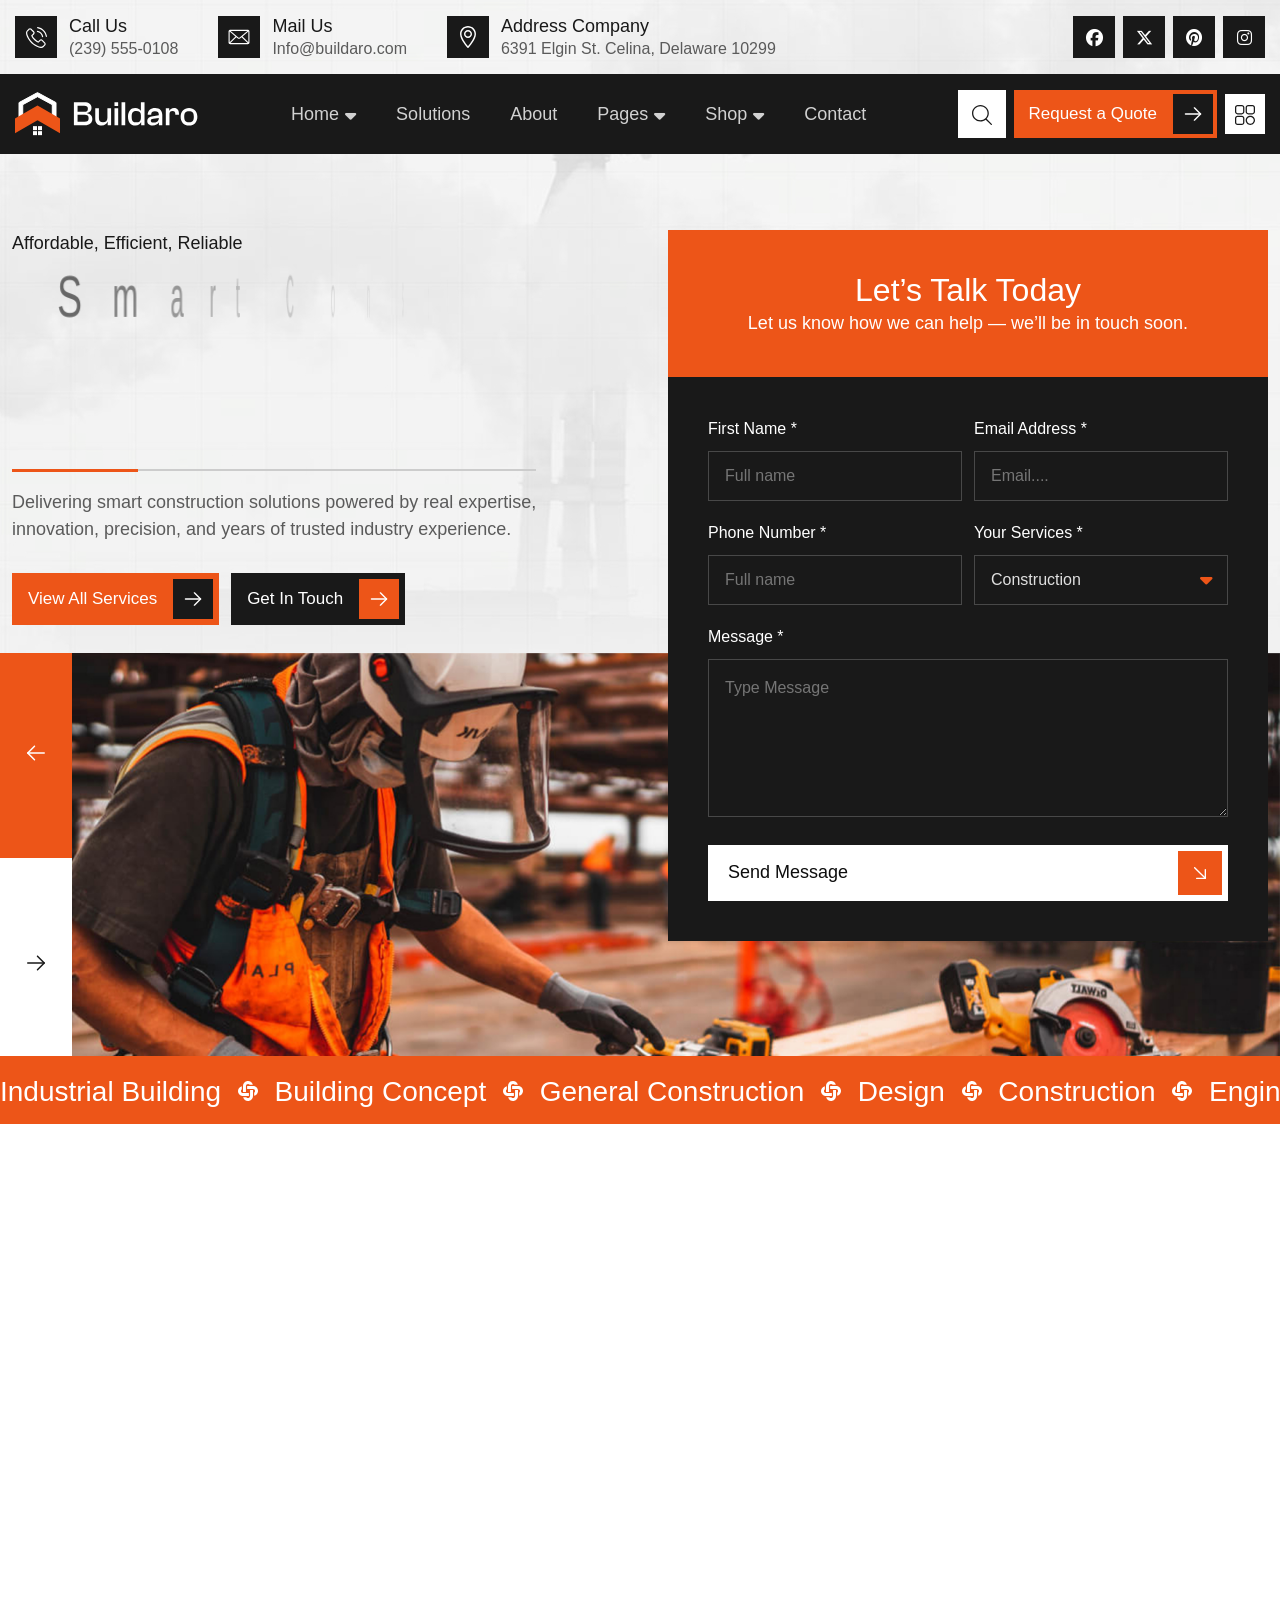
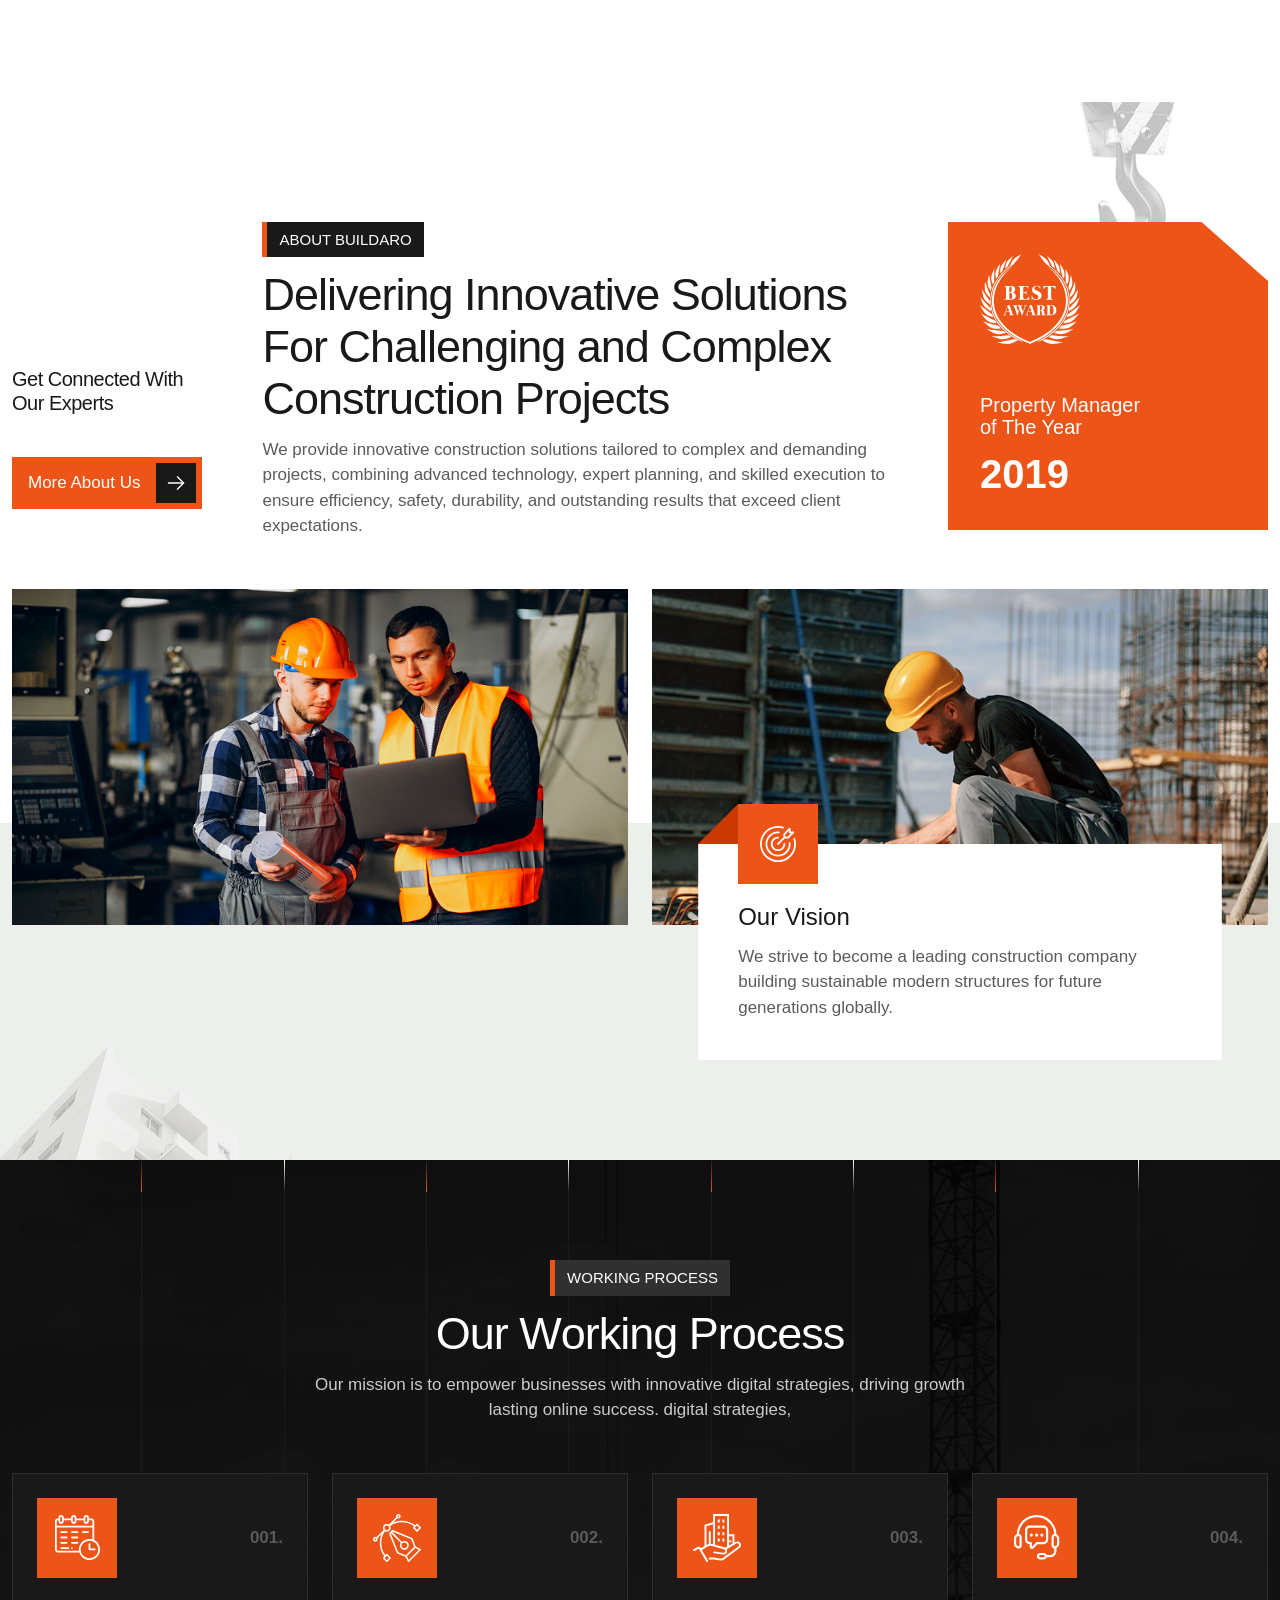
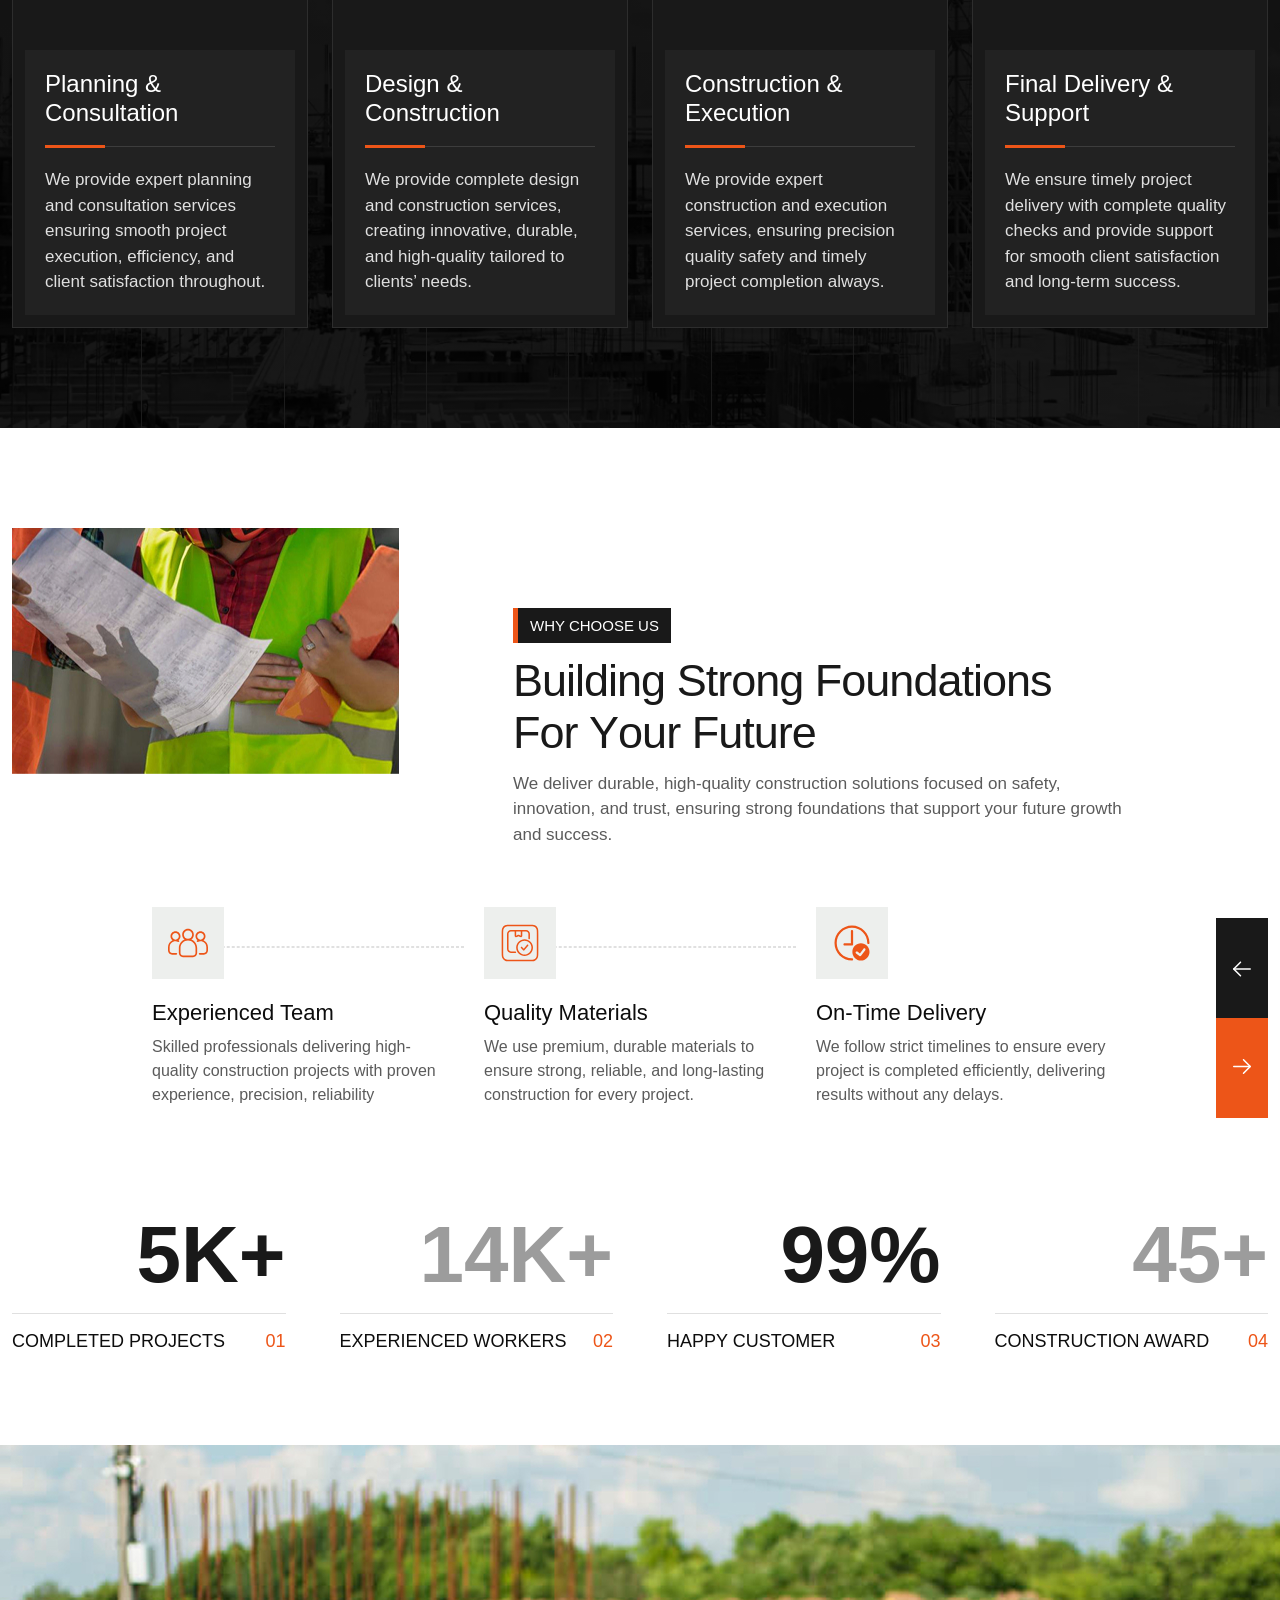
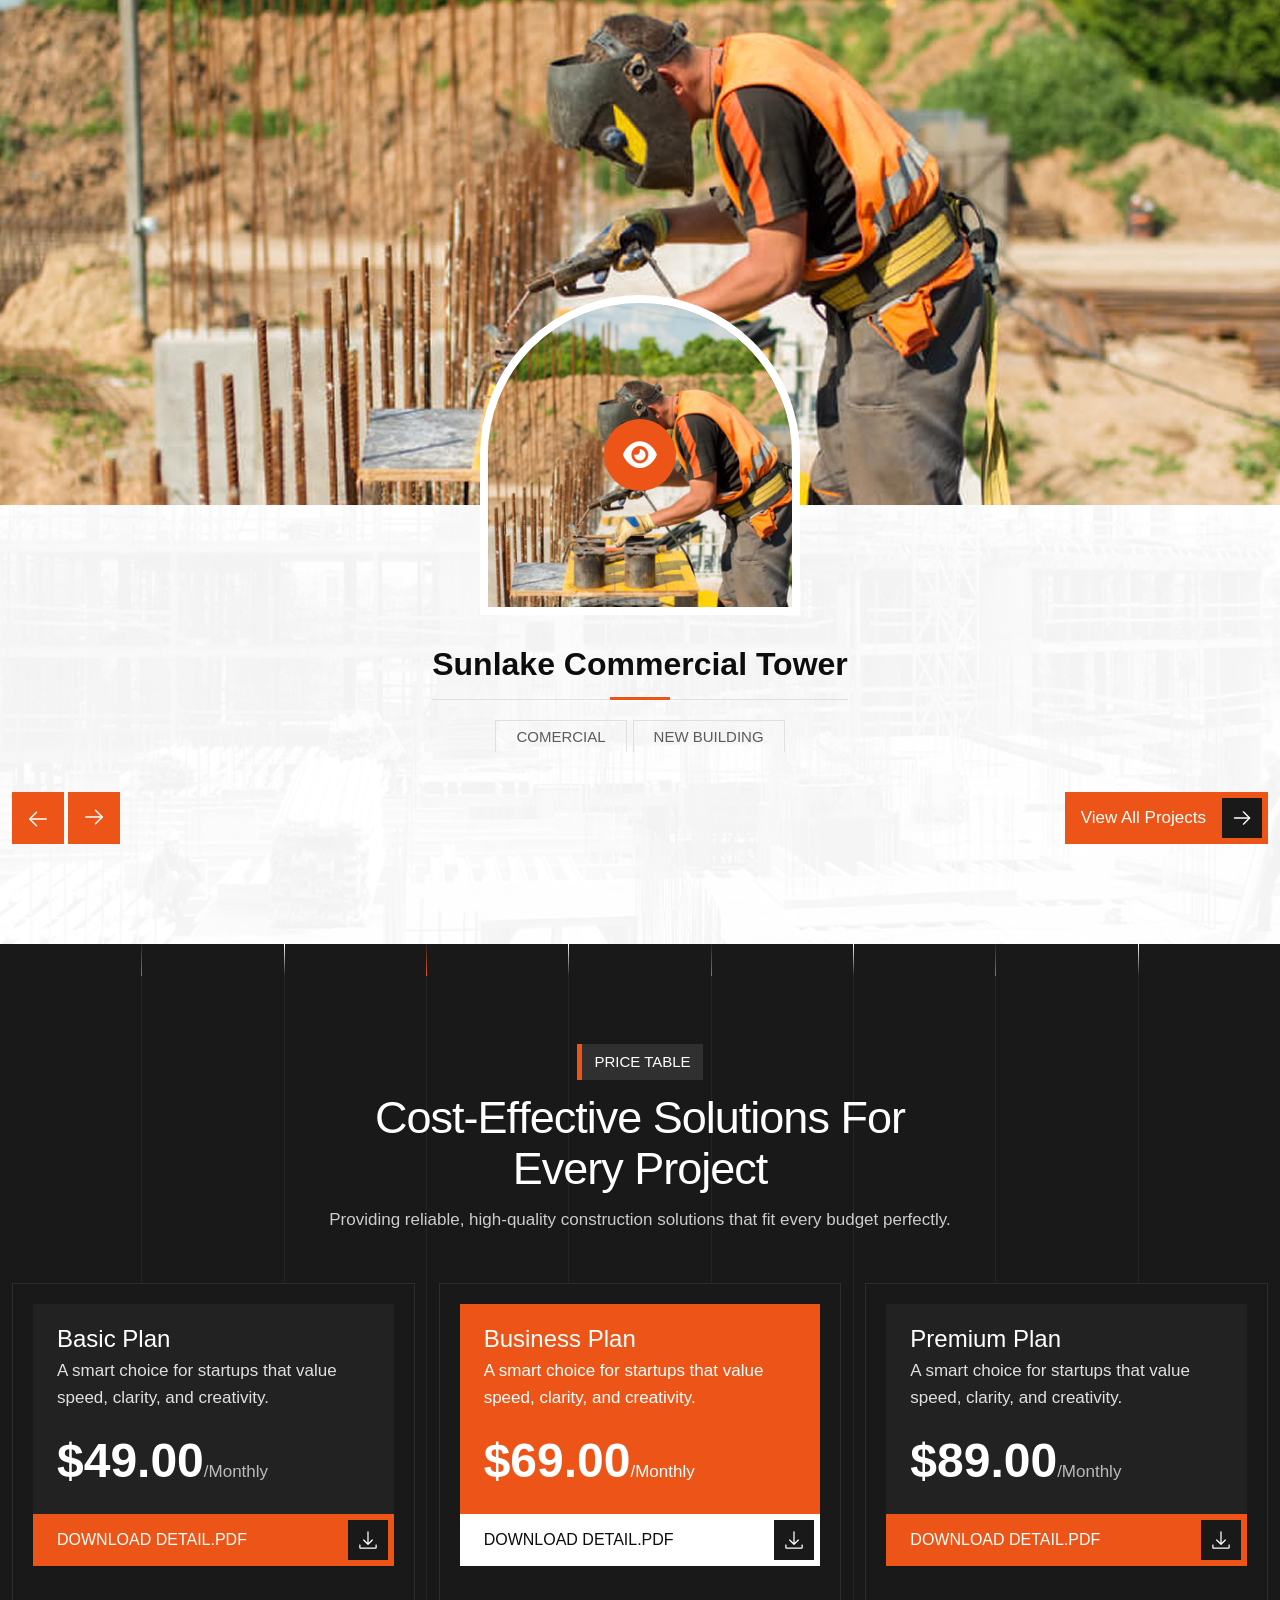
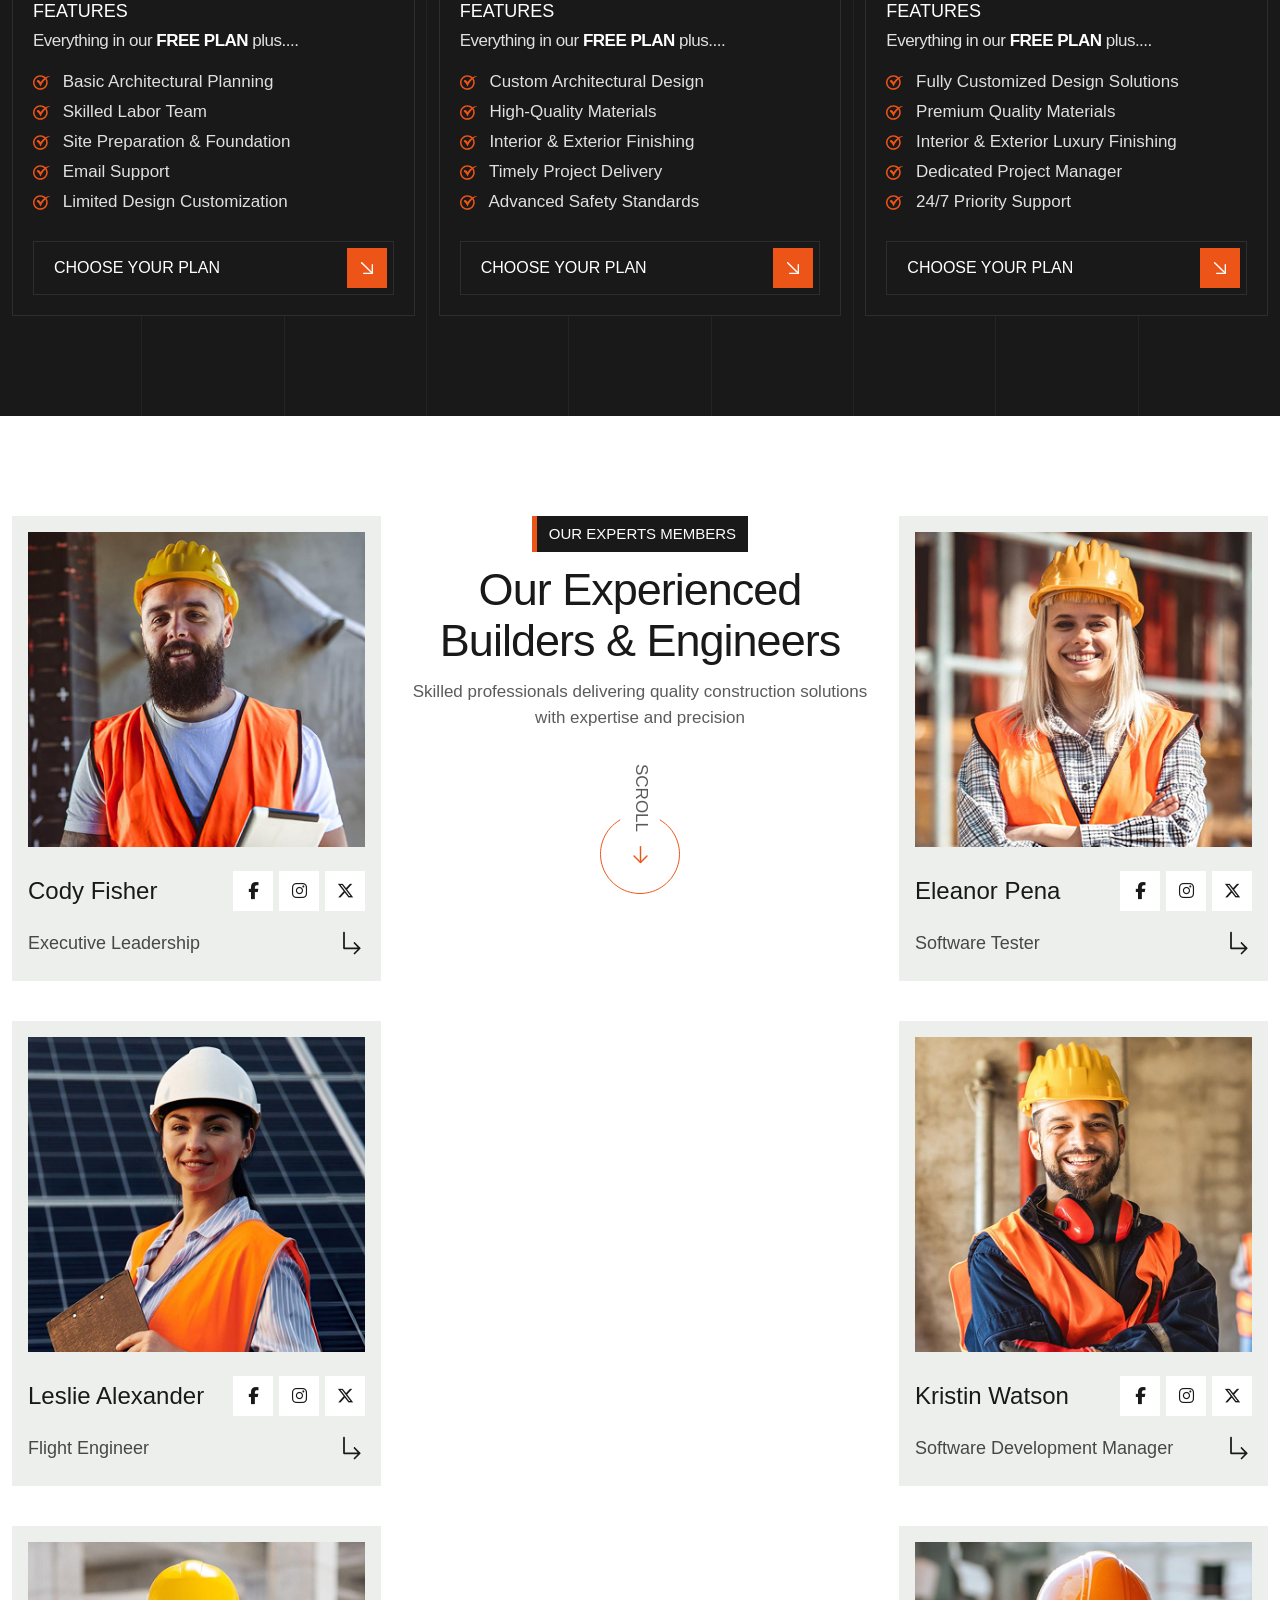
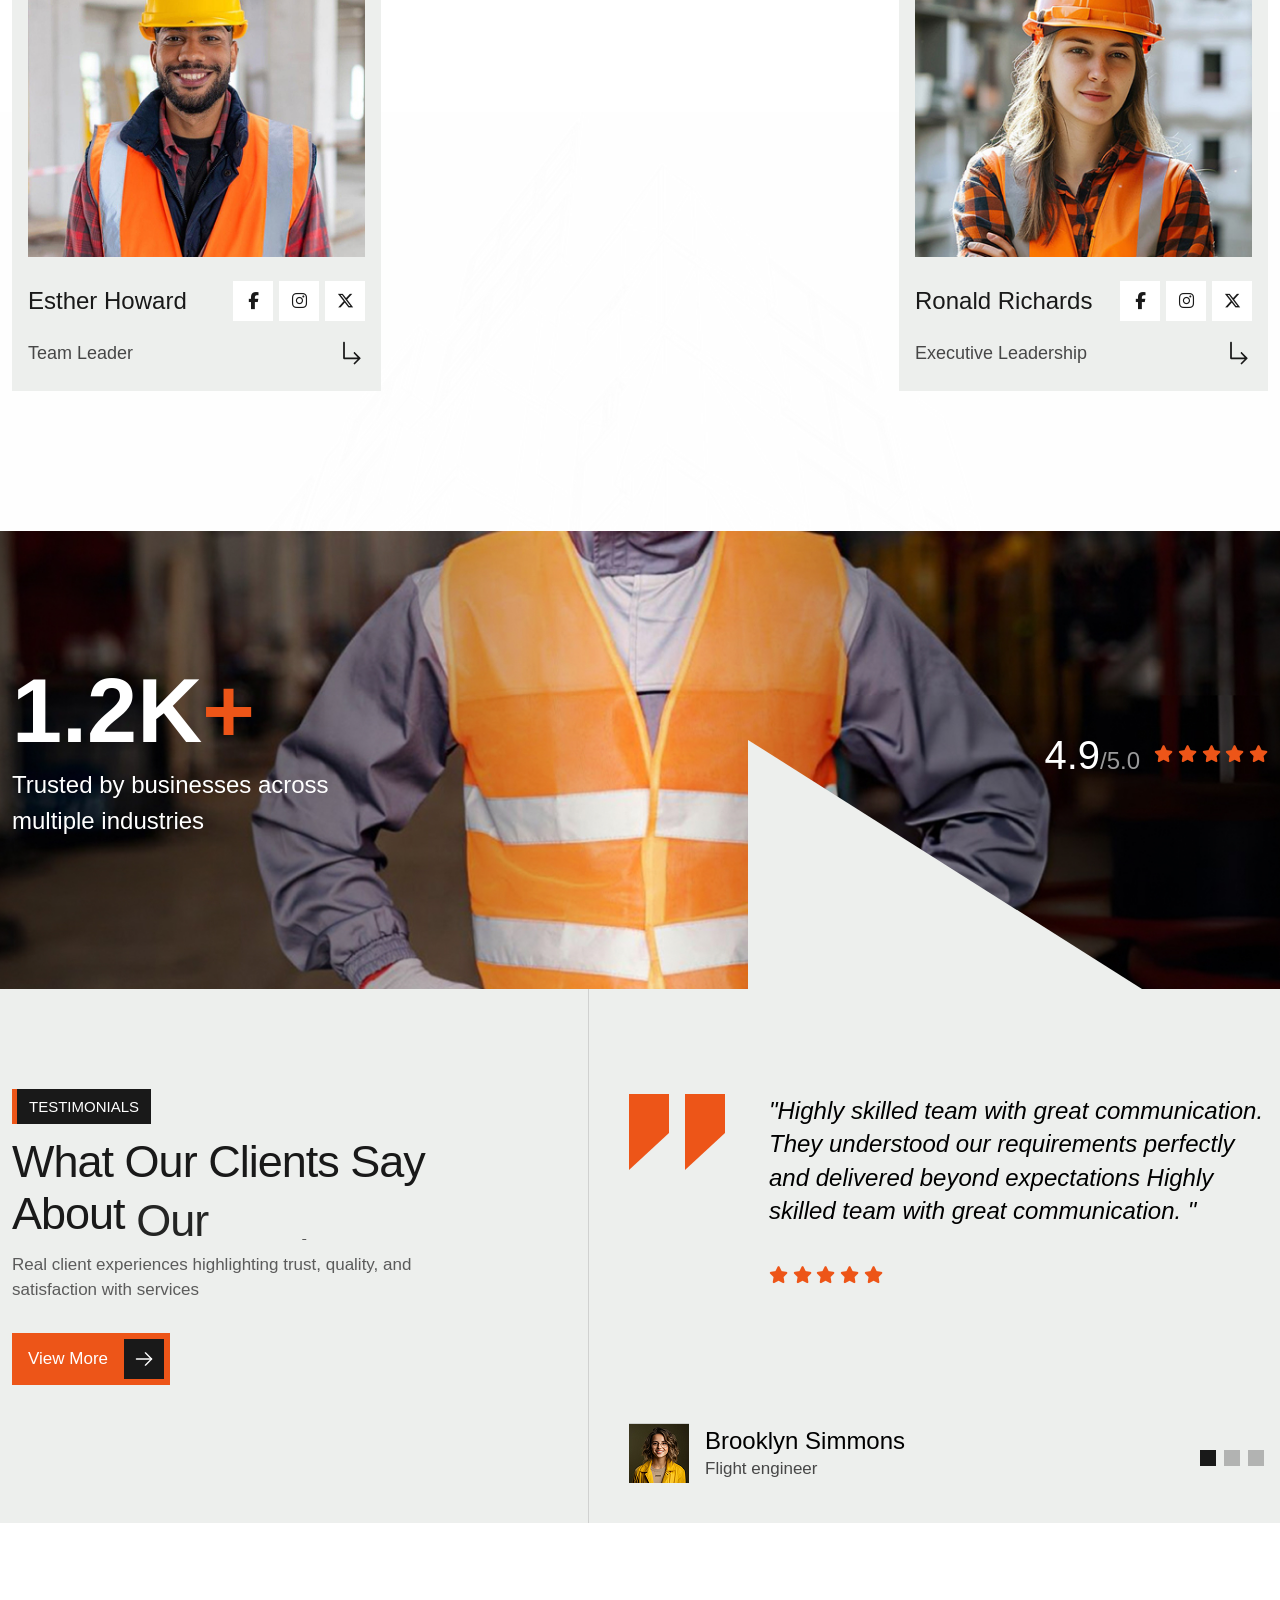
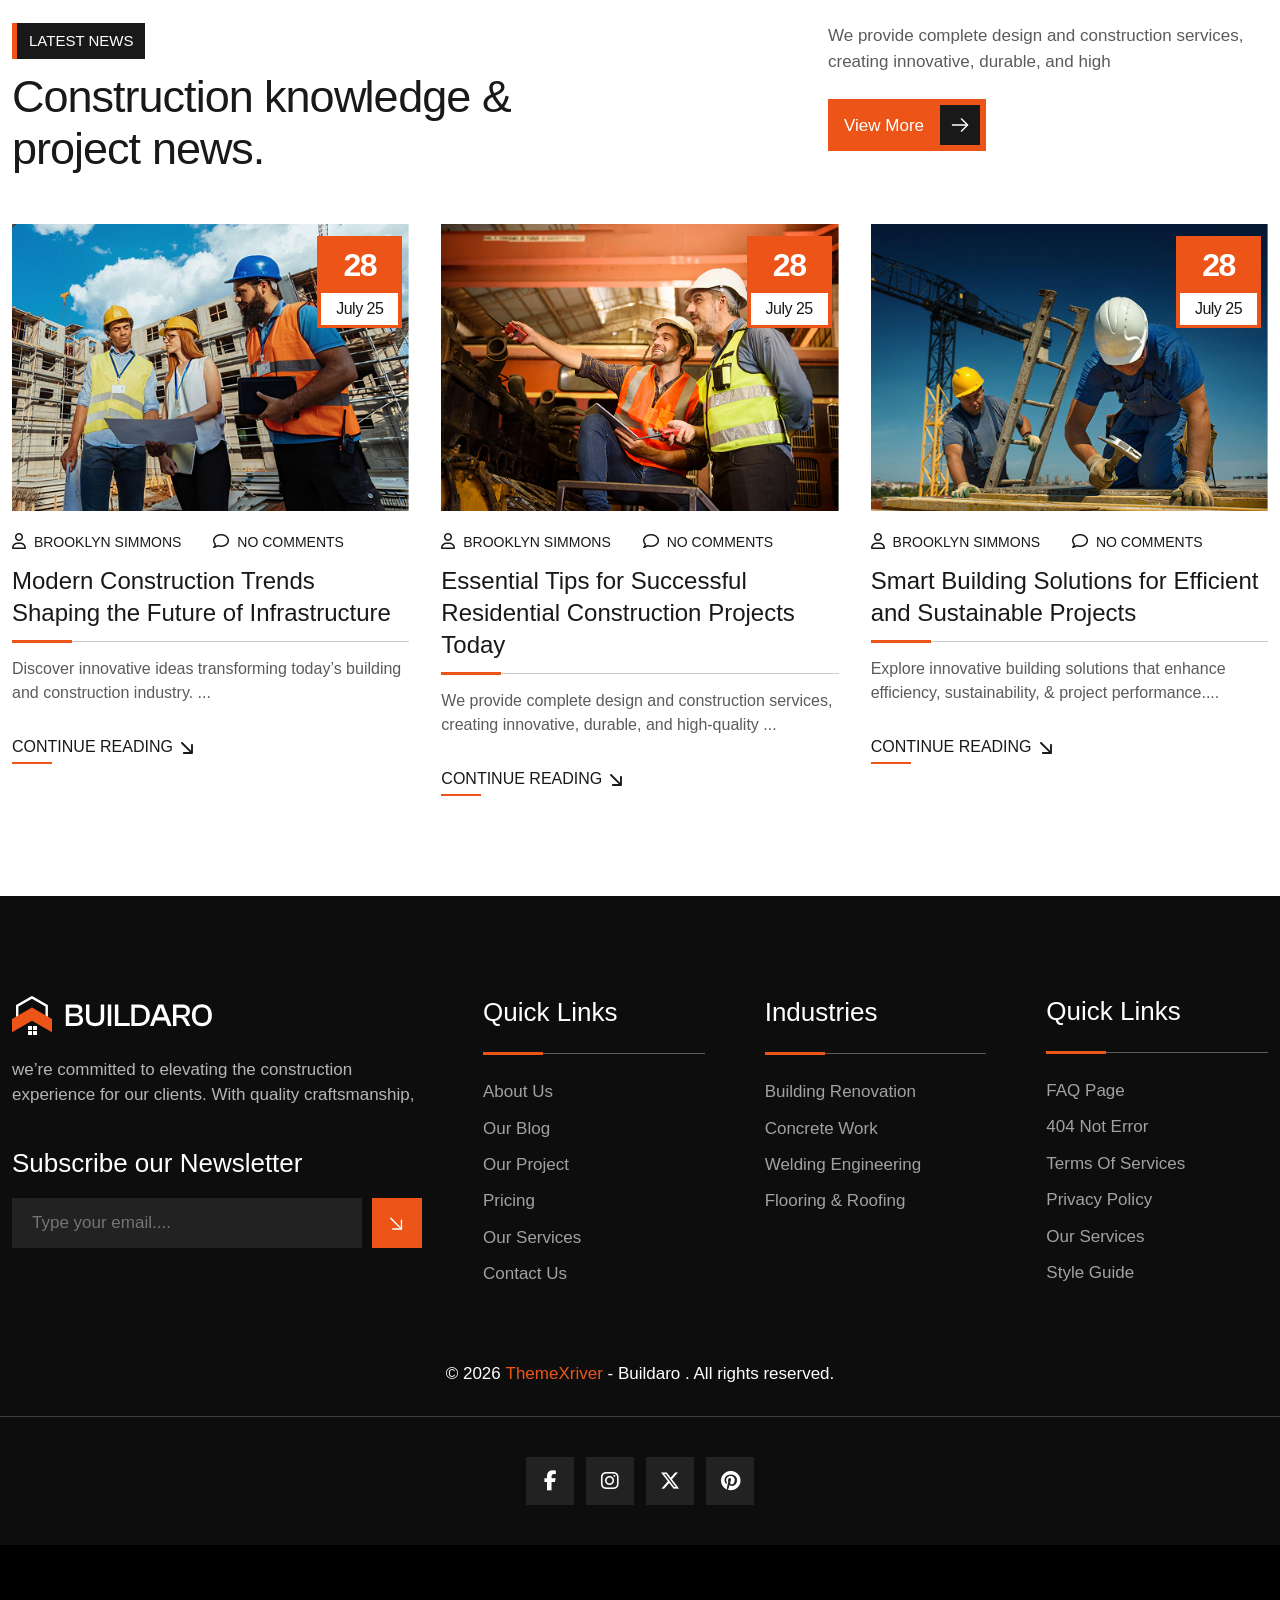
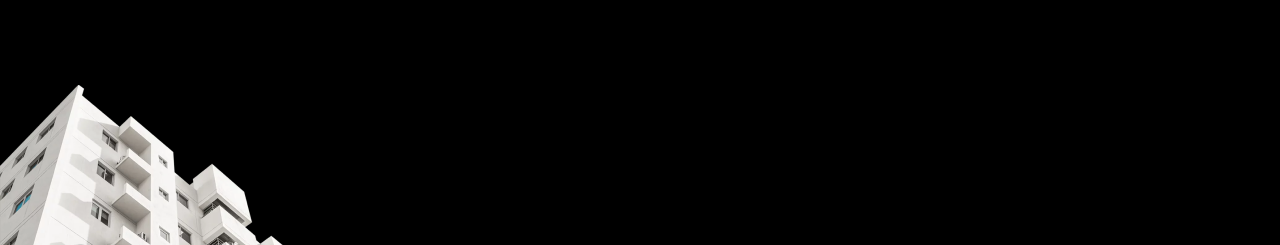
==== commit ca17d499: "100% 100%" ====
--- a/index.html
+++ b/index.html
@@ -826,11 +826,11 @@
 					<div class="swiper-slide">
 						<div class="bd-pro-item">
 							<div class="pro-thumb img-cover">
-								<img src="assets/img/project/pro1.jpg" alt="">
+								<img src="assets/img/project/pro2.jpg" alt="">
 							</div>
 							<div class="pro-img-area mb-30 position-relative">
 								<div class="item-img position-relative img-cover">
-									<img src="assets/img/project/pro1.jpg" alt="">
+									<img src="assets/img/project/pro2.jpg" alt="">
 									<div class="item-view">
 										<a href="#"><i class="fa-solid fa-eye"></i></a>
 									</div>
@@ -848,11 +848,11 @@
 					<div class="swiper-slide">
 						<div class="bd-pro-item">
 							<div class="pro-thumb img-cover">
-								<img src="assets/img/project/pro1.jpg" alt="">
+								<img src="assets/img/project/pro3.jpg" alt="">
 							</div>
 							<div class="pro-img-area mb-30 position-relative">
 								<div class="item-img position-relative img-cover">
-									<img src="assets/img/project/pro1.jpg" alt="">
+									<img src="assets/img/project/pro3.jpg" alt="">
 									<div class="item-view">
 										<a href="#"><i class="fa-solid fa-eye"></i></a>
 									</div>
@@ -1005,7 +1005,7 @@
 <!-- Start of Team section
 	============================================= -->
 	<section id="bd-team1" class="bd-team1-sec position-relative pt-100 pb-100">
-		<div class="bd-team1-bg position-absolute">
+		<div class="bd-team1-bg bottom_view position-absolute">
 			<img src="assets/img/bg/tm-bg.png" alt="">
 		</div>
 		<div class="container">
@@ -1025,7 +1025,14 @@
 						</div>
 						<div class="item-degi d-flex justify-content-between align-items-center">
 							<span>Executive Leadership</span>
-							<a href="#"><i><img src="assets/img/icon/ic15.svg" alt=""></i></a>
+							<a href="#">
+								<i>
+
+									<svg width="28" height="28" viewBox="0 0 28 28" fill="none" xmlns="http://www.w3.org/2000/svg">
+										<path d="M23.3691 19.8691L18.1191 25.1191C17.9549 25.2833 17.7322 25.3755 17.5 25.3755C17.2678 25.3755 17.0451 25.2833 16.8809 25.1191C16.7168 24.9549 16.6245 24.7322 16.6245 24.5C16.6245 24.2678 16.7168 24.0451 16.8809 23.8809L20.638 20.125H7C6.76794 20.125 6.54538 20.0328 6.38128 19.8687C6.21719 19.7046 6.125 19.4821 6.125 19.25V3.5C6.125 3.26794 6.21719 3.04538 6.38128 2.88128C6.54538 2.71719 6.76794 2.625 7 2.625C7.23206 2.625 7.45462 2.71719 7.61872 2.88128C7.78281 3.04538 7.875 3.26794 7.875 3.5V18.375H20.638L16.8809 14.6191C16.7168 14.4549 16.6245 14.2322 16.6245 14C16.6245 13.7678 16.7168 13.5451 16.8809 13.3809C17.0451 13.2168 17.2678 13.1245 17.5 13.1245C17.7322 13.1245 17.9549 13.2168 18.1191 13.3809L23.3691 18.6309C23.4504 18.7122 23.515 18.8087 23.559 18.9149C23.603 19.0212 23.6257 19.135 23.6257 19.25C23.6257 19.365 23.603 19.4789 23.559 19.5851C23.515 19.6913 23.4504 19.7878 23.3691 19.8691Z" fill="#191919"/>
+									</svg>
+								</i>
+							</a>
 						</div>
 					</div>
 					<div class="bd-team1-item">
@@ -1042,7 +1049,14 @@
 						</div>
 						<div class="item-degi d-flex justify-content-between align-items-center">
 							<span>Flight Engineer</span>
-							<a href="#"><i><img src="assets/img/icon/ic15.svg" alt=""></i></a>
+							<a href="#">
+								<i>
+
+									<svg width="28" height="28" viewBox="0 0 28 28" fill="none" xmlns="http://www.w3.org/2000/svg">
+										<path d="M23.3691 19.8691L18.1191 25.1191C17.9549 25.2833 17.7322 25.3755 17.5 25.3755C17.2678 25.3755 17.0451 25.2833 16.8809 25.1191C16.7168 24.9549 16.6245 24.7322 16.6245 24.5C16.6245 24.2678 16.7168 24.0451 16.8809 23.8809L20.638 20.125H7C6.76794 20.125 6.54538 20.0328 6.38128 19.8687C6.21719 19.7046 6.125 19.4821 6.125 19.25V3.5C6.125 3.26794 6.21719 3.04538 6.38128 2.88128C6.54538 2.71719 6.76794 2.625 7 2.625C7.23206 2.625 7.45462 2.71719 7.61872 2.88128C7.78281 3.04538 7.875 3.26794 7.875 3.5V18.375H20.638L16.8809 14.6191C16.7168 14.4549 16.6245 14.2322 16.6245 14C16.6245 13.7678 16.7168 13.5451 16.8809 13.3809C17.0451 13.2168 17.2678 13.1245 17.5 13.1245C17.7322 13.1245 17.9549 13.2168 18.1191 13.3809L23.3691 18.6309C23.4504 18.7122 23.515 18.8087 23.559 18.9149C23.603 19.0212 23.6257 19.135 23.6257 19.25C23.6257 19.365 23.603 19.4789 23.559 19.5851C23.515 19.6913 23.4504 19.7878 23.3691 19.8691Z" fill="#191919"/>
+									</svg>
+								</i>
+							</a>
 						</div>
 					</div>
 					<div class="bd-team1-item">
@@ -1059,7 +1073,14 @@
 						</div>
 						<div class="item-degi d-flex justify-content-between align-items-center">
 							<span>Team Leader</span>
-							<a href="#"><i><img src="assets/img/icon/ic15.svg" alt=""></i></a>
+							<a href="#">
+								<i>
+
+									<svg width="28" height="28" viewBox="0 0 28 28" fill="none" xmlns="http://www.w3.org/2000/svg">
+										<path d="M23.3691 19.8691L18.1191 25.1191C17.9549 25.2833 17.7322 25.3755 17.5 25.3755C17.2678 25.3755 17.0451 25.2833 16.8809 25.1191C16.7168 24.9549 16.6245 24.7322 16.6245 24.5C16.6245 24.2678 16.7168 24.0451 16.8809 23.8809L20.638 20.125H7C6.76794 20.125 6.54538 20.0328 6.38128 19.8687C6.21719 19.7046 6.125 19.4821 6.125 19.25V3.5C6.125 3.26794 6.21719 3.04538 6.38128 2.88128C6.54538 2.71719 6.76794 2.625 7 2.625C7.23206 2.625 7.45462 2.71719 7.61872 2.88128C7.78281 3.04538 7.875 3.26794 7.875 3.5V18.375H20.638L16.8809 14.6191C16.7168 14.4549 16.6245 14.2322 16.6245 14C16.6245 13.7678 16.7168 13.5451 16.8809 13.3809C17.0451 13.2168 17.2678 13.1245 17.5 13.1245C17.7322 13.1245 17.9549 13.2168 18.1191 13.3809L23.3691 18.6309C23.4504 18.7122 23.515 18.8087 23.559 18.9149C23.603 19.0212 23.6257 19.135 23.6257 19.25C23.6257 19.365 23.603 19.4789 23.559 19.5851C23.515 19.6913 23.4504 19.7878 23.3691 19.8691Z" fill="#191919"/>
+									</svg>
+								</i>
+							</a>
 						</div>
 					</div>
 				</div>
@@ -1088,7 +1109,7 @@
 				<div class="bd-team1-feed">
 					<div class="bd-team1-item">
 						<div class="item-img">
-							<img src="assets/img/team/tm1.jpg" alt="">
+							<img src="assets/img/team/tm4.jpg" alt="">
 						</div>
 						<div class="item-text-social headline d-flex align-items-center justify-content-between">
 							<h3><a href="#">Eleanor Pena</a></h3>
@@ -1100,12 +1121,19 @@
 						</div>
 						<div class="item-degi d-flex justify-content-between align-items-center">
 							<span>Software Tester</span>
-							<a href="#"><i><img src="assets/img/icon/ic15.svg" alt=""></i></a>
+							<a href="#">
+								<i>
+
+									<svg width="28" height="28" viewBox="0 0 28 28" fill="none" xmlns="http://www.w3.org/2000/svg">
+										<path d="M23.3691 19.8691L18.1191 25.1191C17.9549 25.2833 17.7322 25.3755 17.5 25.3755C17.2678 25.3755 17.0451 25.2833 16.8809 25.1191C16.7168 24.9549 16.6245 24.7322 16.6245 24.5C16.6245 24.2678 16.7168 24.0451 16.8809 23.8809L20.638 20.125H7C6.76794 20.125 6.54538 20.0328 6.38128 19.8687C6.21719 19.7046 6.125 19.4821 6.125 19.25V3.5C6.125 3.26794 6.21719 3.04538 6.38128 2.88128C6.54538 2.71719 6.76794 2.625 7 2.625C7.23206 2.625 7.45462 2.71719 7.61872 2.88128C7.78281 3.04538 7.875 3.26794 7.875 3.5V18.375H20.638L16.8809 14.6191C16.7168 14.4549 16.6245 14.2322 16.6245 14C16.6245 13.7678 16.7168 13.5451 16.8809 13.3809C17.0451 13.2168 17.2678 13.1245 17.5 13.1245C17.7322 13.1245 17.9549 13.2168 18.1191 13.3809L23.3691 18.6309C23.4504 18.7122 23.515 18.8087 23.559 18.9149C23.603 19.0212 23.6257 19.135 23.6257 19.25C23.6257 19.365 23.603 19.4789 23.559 19.5851C23.515 19.6913 23.4504 19.7878 23.3691 19.8691Z" fill="#191919"/>
+									</svg>
+								</i>
+							</a>
 						</div>
 					</div>
 					<div class="bd-team1-item">
 						<div class="item-img">
-							<img src="assets/img/team/tm2.jpg" alt="">
+							<img src="assets/img/team/tm5.jpg" alt="">
 						</div>
 						<div class="item-text-social headline d-flex align-items-center justify-content-between">
 							<h3><a href="#">Kristin Watson</a></h3>
@@ -1117,12 +1145,19 @@
 						</div>
 						<div class="item-degi d-flex justify-content-between align-items-center">
 							<span>Software Development Manager</span>
-							<a href="#"><i><img src="assets/img/icon/ic15.svg" alt=""></i></a>
+							<a href="#">
+								<i>
+
+									<svg width="28" height="28" viewBox="0 0 28 28" fill="none" xmlns="http://www.w3.org/2000/svg">
+										<path d="M23.3691 19.8691L18.1191 25.1191C17.9549 25.2833 17.7322 25.3755 17.5 25.3755C17.2678 25.3755 17.0451 25.2833 16.8809 25.1191C16.7168 24.9549 16.6245 24.7322 16.6245 24.5C16.6245 24.2678 16.7168 24.0451 16.8809 23.8809L20.638 20.125H7C6.76794 20.125 6.54538 20.0328 6.38128 19.8687C6.21719 19.7046 6.125 19.4821 6.125 19.25V3.5C6.125 3.26794 6.21719 3.04538 6.38128 2.88128C6.54538 2.71719 6.76794 2.625 7 2.625C7.23206 2.625 7.45462 2.71719 7.61872 2.88128C7.78281 3.04538 7.875 3.26794 7.875 3.5V18.375H20.638L16.8809 14.6191C16.7168 14.4549 16.6245 14.2322 16.6245 14C16.6245 13.7678 16.7168 13.5451 16.8809 13.3809C17.0451 13.2168 17.2678 13.1245 17.5 13.1245C17.7322 13.1245 17.9549 13.2168 18.1191 13.3809L23.3691 18.6309C23.4504 18.7122 23.515 18.8087 23.559 18.9149C23.603 19.0212 23.6257 19.135 23.6257 19.25C23.6257 19.365 23.603 19.4789 23.559 19.5851C23.515 19.6913 23.4504 19.7878 23.3691 19.8691Z" fill="#191919"/>
+									</svg>
+								</i>
+							</a>
 						</div>
 					</div>
 					<div class="bd-team1-item">
 						<div class="item-img">
-							<img src="assets/img/team/tm3.jpg" alt="">
+							<img src="assets/img/team/tm6.jpg" alt="">
 						</div>
 						<div class="item-text-social headline d-flex align-items-center justify-content-between">
 							<h3><a href="#">Ronald Richards</a></h3>
@@ -1134,7 +1169,14 @@
 						</div>
 						<div class="item-degi d-flex justify-content-between align-items-center">
 							<span>Executive Leadership</span>
-							<a href="#"><i><img src="assets/img/icon/ic15.svg" alt=""></i></a>
+							<a href="#">
+								<i>
+
+									<svg width="28" height="28" viewBox="0 0 28 28" fill="none" xmlns="http://www.w3.org/2000/svg">
+										<path d="M23.3691 19.8691L18.1191 25.1191C17.9549 25.2833 17.7322 25.3755 17.5 25.3755C17.2678 25.3755 17.0451 25.2833 16.8809 25.1191C16.7168 24.9549 16.6245 24.7322 16.6245 24.5C16.6245 24.2678 16.7168 24.0451 16.8809 23.8809L20.638 20.125H7C6.76794 20.125 6.54538 20.0328 6.38128 19.8687C6.21719 19.7046 6.125 19.4821 6.125 19.25V3.5C6.125 3.26794 6.21719 3.04538 6.38128 2.88128C6.54538 2.71719 6.76794 2.625 7 2.625C7.23206 2.625 7.45462 2.71719 7.61872 2.88128C7.78281 3.04538 7.875 3.26794 7.875 3.5V18.375H20.638L16.8809 14.6191C16.7168 14.4549 16.6245 14.2322 16.6245 14C16.6245 13.7678 16.7168 13.5451 16.8809 13.3809C17.0451 13.2168 17.2678 13.1245 17.5 13.1245C17.7322 13.1245 17.9549 13.2168 18.1191 13.3809L23.3691 18.6309C23.4504 18.7122 23.515 18.8087 23.559 18.9149C23.603 19.0212 23.6257 19.135 23.6257 19.25C23.6257 19.365 23.603 19.4789 23.559 19.5851C23.515 19.6913 23.4504 19.7878 23.3691 19.8691Z" fill="#191919"/>
+									</svg>
+								</i>
+							</a>
 						</div>
 					</div>
 				</div>
@@ -1147,7 +1189,7 @@
 <!-- Start of Testimonial section
 	============================================= -->
 	<section id="bd-testi1" class="bd-testi1-sec over-hidden position-relative">
-		<div class="bd-testi-bg position-absolute img-cover"><img src="assets/img/bg/tst-bg.jpg" alt=""></div>
+		<div class="bd-testi-bg position-absolute img-parallax img-cover"><img src="assets/img/bg/tst-bg.jpg" alt=""></div>
 		<div class="container">
 			<div class="bd-testi1-top d-flex align-items-center justify-content-between">
 				<div class="bd-testi1-count headline pera-content">
@@ -1181,8 +1223,9 @@
 						<p>Real client experiences highlighting trust, quality, and satisfaction with services</p>
 						<div class="bd-btn1 mt-30">
 							<a class="d-flex align-items-center" href="#">
+								<i class="icon_1"><img src="assets/img/icon/arrow.svg" alt=""></i>
 								<span>View More</span>
-								<i><img src="assets/img/icon/arrow.svg" alt=""></i>
+								<i class="icon_2"><img src="assets/img/icon/arrow.svg" alt=""></i>
 							</a>
 						</div>
 					</div>
@@ -1313,14 +1356,15 @@
 					<p>We provide complete design and construction services, creating innovative, durable, and high</p>
 					<div class="bd-btn1 mt-25">
 						<a class="d-flex align-items-center" href="#">
+							<i class="icon_1"><img src="assets/img/icon/arrow.svg" alt=""></i>
 							<span>View More</span>
-							<i><img src="assets/img/icon/arrow.svg" alt=""></i>
+							<i class="icon_2"><img src="assets/img/icon/arrow.svg" alt=""></i>
 						</a>
 					</div>
 				</div>
 			</div>
 			<div class="bd-blog1-content mt-50">
-				<div class="bd-blog1-item">
+				<div class="bd-blog1-item wow fadeInUp"  data-wow-delay="200ms" data-wow-duration="1000ms">
 					<div class="item-img-date position-relative">
 						<div class="item-img">
 							<img src="assets/img/blog/blg1.jpg" alt="">
@@ -1347,7 +1391,7 @@
 						</a>
 					</div>
 				</div>
-				<div class="bd-blog1-item">
+				<div class="bd-blog1-item wow fadeInUp"  data-wow-delay="300ms" data-wow-duration="1000ms">
 					<div class="item-img-date position-relative">
 						<div class="item-img">
 							<img src="assets/img/blog/blg2.jpg" alt="">
@@ -1374,7 +1418,7 @@
 						</a>
 					</div>
 				</div>
-				<div class="bd-blog1-item">
+				<div class="bd-blog1-item wow fadeInUp"  data-wow-delay="400ms" data-wow-duration="1000ms">
 					<div class="item-img-date position-relative">
 						<div class="item-img">
 							<img src="assets/img/blog/blg3.jpg" alt="">
@@ -1410,7 +1454,7 @@
 <!-- Start of Footer section
 	============================================= -->
 	<footer id="bd-ftr1" class="bd-ftr1-sec over-hidden pt-100">
-		<div class="bd-ftr1-wrap position-relative">
+		<div class="bd-ftr1-wrap over-hidden position-relative">
 			<div class="container">
 				<div class="bd-ftr1-content pb-60">
 					<div class="bd-ftr1-widget headline">
@@ -1471,8 +1515,8 @@
 					<p>© 2026 <a href="#">ThemeXriver</a> - Buildaro . All rights reserved.</p>
 				</div>
 			</div>
-			<span class="bd-ftr1-shape1 position-absolute"><img src="assets/img/about/fs1.png" alt=""></span>
-			<span class="bd-ftr1-shape2 position-absolute"><img src="assets/img/about/fs2.png" alt=""></span>
+			<span class="bd-ftr1-shape1 bottom_view position-absolute"><img src="assets/img/about/fs1.png" alt=""></span>
+			<span class="bd-ftr1-shape2 bottom_view position-absolute"><img src="assets/img/about/fs2.png" alt=""></span>
 
 		</div>
 		<div class="bd-ftr1-social">
@@ -1485,11 +1529,16 @@
 				</div>
 			</div>
 		</div>
-		<div class="bd-ftr1-bottom-text position-relative text-center headline">
-			<h3 class="text-uppercase">Buildaro</h3>
-			<span class="bd-ftr1-shape3 position-absolute"><img src="assets/img/about/fs3.png" alt=""></span>
-		</div>
-	</footer>
+		<div class="bd-ftr1-bottom-text  position-relative text-center headline">
+			<div class="text-video">
+				<video autoplay muted loop playsinline>
+					<source src="assets/img/01.mp4" type="video/mp4">
+					</video>
+					<h3 class="text-uppercase">Buildaro</h3>
+				</div>
+				<span class="bd-ftr1-shape3 position-absolute"><img src="assets/img/about/fs3.png" alt=""></span>
+			</div>
+		</footer>
 <!-- End of Footer section
 	============================================= -->	
 
--- a/assets/css/style.css
+++ b/assets/css/style.css
@@ -441,12 +441,12 @@
   color: #fff;
   overflow: hidden;
   position: relative;
-  padding: 6px 6px 6px 16px;
+  padding: 4px 4px 4px 14px;
   background-color: var(--bd-prime-c);
 }
 .bd-header-section:is(.header_style_one) .header-cta .cta-btn a:before {
-  top: 6px;
-  left: 6px;
+  top: 4px;
+  left: 4px;
   z-index: -1;
   width: 0%;
   content: "";
@@ -457,7 +457,7 @@
   background-color: var(--bd-title-color);
 }
 .bd-header-section:is(.header_style_one) .header-cta .cta-btn a .icon_1 {
-  top: 6px;
+  top: 4px;
   left: 0px;
   opacity: 0;
   z-index: -1;
@@ -2519,10 +2519,21 @@
   }
 }
 
+.bd-hr1-s-img img {
+  -webkit-transform: scale(1.2);
+          transform: scale(1.2);
+  -webkit-transition: all 1500ms ease-in-out;
+  transition: all 1500ms ease-in-out;
+}
 @media only screen and (min-width: 992px) and (max-width: 1199px), only screen and (min-width: 768px) and (max-width: 991px), only screen and (min-width: 576px) and (max-width: 767px), only screen and (min-width: 481px) and (max-width: 575px), (max-width: 480px) {
   .bd-hr1-s-img {
     height: 480px;
   }
+}
+
+.swiper-slide-active .bd-hr1-s-img img {
+  -webkit-transform: scale(1);
+          transform: scale(1);
 }
 
 .bd-hero-text-marquee {
@@ -3567,6 +3578,13 @@
 
 .bd-pro-item .pro-thumb {
   height: 660px;
+  overflow: hidden;
+}
+.bd-pro-item .pro-thumb img {
+  -webkit-transform: scale(1.1);
+          transform: scale(1.1);
+  -webkit-transition: all 1000ms ease-in-out;
+  transition: all 1000ms ease-in-out;
 }
 .bd-pro-item .pro-img-area {
   margin-top: -210px;
@@ -3587,8 +3605,10 @@
   top: 50%;
   margin: 0 auto;
   position: absolute;
-  -webkit-transform: translateY(-50%);
-          transform: translateY(-50%);
+  -webkit-transition: all 500ms ease-in-out;
+  transition: all 500ms ease-in-out;
+  -webkit-transform: translateY(-30%) scale(0);
+          transform: translateY(-30%) scale(0);
 }
 .bd-pro-item .pro-img-area .item-view a {
   color: #fff;
@@ -3614,19 +3634,27 @@
   font-weight: 600;
   line-height: 1.2;
   position: relative;
+  opacity: 0;
+  visibility: hidden;
   display: inline-block;
   padding-bottom: 15px;
+  -webkit-transform: translateY(20px);
+          transform: translateY(20px);
   border-bottom: 1px solid #E0E0E0;
+  -webkit-transition: 1.5s var(--cube-1);
+  transition: 1.5s var(--cube-1);
 }
 .bd-pro-item .pro-text h3:before {
   left: 0;
   right: 0;
-  width: 60px;
+  width: 0px;
   content: "";
   height: 3px;
   bottom: -1px;
   margin: 0 auto;
   position: absolute;
+  -webkit-transition: 1.5s var(--cube-1);
+  transition: 1.5s var(--cube-1);
   background-color: var(--bd-prime-c);
 }
 .bd-pro-item .pro-text .item-tag {
@@ -3643,8 +3671,40 @@
   color: #5B5B5B;
   line-height: 1;
   font-size: 15px;
+  opacity: 0;
   padding: 8px 20px;
+  margin: 0px 20px;
+  visibility: hidden;
   border: 1px solid #E0E0E0;
+}
+
+.swiper-slide-active .bd-pro-item .pro-thumb img {
+  -webkit-transform: scale(1);
+          transform: scale(1);
+}
+.swiper-slide-active .bd-pro-item .item-view {
+  -webkit-transform: translateY(-50%) scale(1);
+          transform: translateY(-50%) scale(1);
+}
+.swiper-slide-active .bd-pro-item .pro-text h3 {
+  opacity: 1;
+  visibility: visible;
+  -webkit-transition-delay: 500ms;
+          transition-delay: 500ms;
+  -webkit-transform: translateY(0px);
+          transform: translateY(0px);
+}
+.swiper-slide-active .bd-pro-item .pro-text h3:before {
+  width: 60px;
+  -webkit-transition-delay: 800ms;
+          transition-delay: 800ms;
+}
+.swiper-slide-active .bd-pro-item .item-tag a {
+  margin: 0;
+  opacity: 1;
+  visibility: visible;
+  -webkit-transition-delay: 1000ms;
+          transition-delay: 1000ms;
 }
 
 .bd-pro-btm {
@@ -3658,7 +3718,13 @@
 .bd-pro-nav .bd-pr-prev {
   width: 52px;
   height: 52px;
+  -webkit-transition: all 500ms ease-in-out;
+  transition: all 500ms ease-in-out;
   background-color: var(--bd-prime-c);
+}
+.bd-pro-nav .bd-pr-next:hover,
+.bd-pro-nav .bd-pr-prev:hover {
+  background-color: var(--bd-title-color);
 }
 .bd-pro-nav .bd-pr-prev {
   -webkit-transform: rotate(-180deg);
@@ -3806,6 +3872,7 @@
   gap: 15px;
   -ms-flex-wrap: wrap;
       flex-wrap: wrap;
+  overflow: hidden;
   padding: 6px 6px 6px 24px;
   background-color: var(--bd-prime-c);
 }
@@ -3828,6 +3895,10 @@
       -ms-flex-pack: center;
           justify-content: center;
   background-color: var(--bd-title-color);
+}
+.bd-price1-item .item-top a:hover i {
+  -webkit-animation: icon-bounce 0.8s ease-out infinite;
+          animation: icon-bounce 0.8s ease-out infinite;
 }
 .bd-price1-item .item-middle h3 {
   color: #fff;
@@ -3944,6 +4015,8 @@
   margin-bottom: 40px;
   padding: 16px 16px 24px;
   background-color: #EDEFED;
+  -webkit-transition: all 500ms ease-in-out;
+  transition: all 500ms ease-in-out;
 }
 .bd-team1-item .item-text-social {
   gap: 10px 15px;
@@ -3976,6 +4049,10 @@
       -ms-flex-pack: center;
           justify-content: center;
 }
+.bd-team1-item .item-text-social .item-social a:hover {
+  color: #fff;
+  background-color: var(--bd-prime-c);
+}
 .bd-team1-item .item-degi {
   margin-top: 18px;
 }
@@ -3983,6 +4060,22 @@
   color: #474747;
   line-height: 1;
   font-size: 18px;
+}
+.bd-team1-item .item-degi a svg path {
+  -webkit-transition: all 400ms ease-in-out;
+  transition: all 400ms ease-in-out;
+}
+.bd-team1-item:hover {
+  background-color: #191919;
+}
+.bd-team1-item:hover .item-text-social h3 {
+  color: #fff;
+}
+.bd-team1-item:hover .item-degi span {
+  color: #E0E0E0;
+}
+.bd-team1-item:hover .item-degi a svg path {
+  fill: var(--bd-prime-c);
 }
 
 .bd-team1-stick-item {
@@ -4131,8 +4224,14 @@
 
 .bd-testi1-item .item-text {
   gap: 44px;
+  opacity: 0;
+  visibility: hidden;
   padding-left: 40px;
   padding-bottom: 95px;
+  -webkit-transform: translateY(60px);
+          transform: translateY(60px);
+  -webkit-transition: 1200ms var(--cube-1);
+  transition: 1200ms var(--cube-1);
 }
 @media only screen and (min-width: 481px) and (max-width: 575px), (max-width: 480px) {
   .bd-testi1-item .item-text {
@@ -4154,12 +4253,26 @@
 .bd-testi1-item .item-author {
   gap: 16px;
   padding: 40px;
-  border-top: 1px solid rgba(91, 91, 91, 0.2);
 }
 .bd-testi1-item .item-author .item-img {
+  opacity: 0;
   width: 60px;
   height: 60px;
   overflow: hidden;
+  visibility: hidden;
+  -webkit-transform: translateX(60px);
+          transform: translateX(60px);
+  -webkit-transition: 1200ms var(--cube-1);
+  transition: 1200ms var(--cube-1);
+  border-top: 1px solid rgba(91, 91, 91, 0.2);
+}
+.bd-testi1-item .item-author .auth-text {
+  opacity: 0;
+  visibility: hidden;
+  -webkit-transform: translateX(60px);
+          transform: translateX(60px);
+  -webkit-transition: 1200ms var(--cube-1);
+  transition: 1200ms var(--cube-1);
 }
 .bd-testi1-item .item-author .auth-text h3 {
   color: #000000;
@@ -4198,6 +4311,20 @@
   background-color: #191919;
 }
 
+.swiper-slide-active .bd-testi1-item .item-text {
+  opacity: 1;
+  visibility: visible;
+  -webkit-transform: translateY(0px);
+          transform: translateY(0px);
+}
+.swiper-slide-active .bd-testi1-item .item-author .item-img,
+.swiper-slide-active .bd-testi1-item .item-author .auth-text {
+  opacity: 1;
+  visibility: visible;
+  -webkit-transform: translateX(0px);
+          transform: translateX(0px);
+}
+
 /*---------------------------------------------------- */
 /*blog area*/
 /*----------------------------------------------------*/
@@ -4236,6 +4363,10 @@
 .bd-blog1-item {
   margin: 0 auto;
   max-width: 499px;
+}
+.bd-blog1-item .item-img img {
+  -webkit-transition: all 500ms ease-in-out;
+  transition: all 500ms ease-in-out;
 }
 .bd-blog1-item .item-date {
   top: 12px;
@@ -4290,6 +4421,9 @@
   margin-bottom: 15px;
   padding-bottom: 13px;
 }
+.bd-blog1-item .blg_title:hover {
+  color: var(--bd-prime-c);
+}
 .bd-blog1-item .blg_title:before {
   left: 0;
   bottom: 0;
@@ -4320,6 +4454,16 @@
   color: var(--bd-title-color);
   font-family: var(--bd-heading);
 }
+.bd-blog1-item .read_more i svg path {
+  -webkit-transition: all 500ms ease-in-out;
+  transition: all 500ms ease-in-out;
+}
+.bd-blog1-item .read_more:hover {
+  color: var(--bd-prime-c);
+}
+.bd-blog1-item .read_more:hover i svg path {
+  fill: var(--bd-prime-c);
+}
 .bd-blog1-item .read_more:before {
   left: 0;
   bottom: 0;
@@ -4328,6 +4472,10 @@
   content: "";
   position: absolute;
   background-color: var(--bd-prime-c);
+}
+.bd-blog1-item:hover .item-img img {
+  -webkit-filter: grayscale(1);
+          filter: grayscale(1);
 }
 
 /*---------------------------------------------------- */
@@ -4526,15 +4674,42 @@
   left: 0;
   bottom: 0;
 }
+.bd-ftr1-bottom-text .text-video {
+  position: relative;
+  background: #000;
+  height: 300px;
+  overflow: hidden;
+}
+.bd-ftr1-bottom-text .text-video video {
+  position: absolute;
+  width: 100%;
+  left: 0;
+  height: 100%;
+  -o-object-fit: cover;
+     object-fit: cover;
+  -webkit-filter: grayscale(1);
+          filter: grayscale(1);
+  mix-blend-mode: luminosity;
+}
 .bd-ftr1-bottom-text h3 {
+  position: absolute;
+  inset: 0;
+  bottom: -80px;
+  display: -webkit-box;
+  display: -ms-flexbox;
+  display: flex;
+  -webkit-box-align: center;
+      -ms-flex-align: center;
+          align-items: center;
+  -webkit-box-pack: center;
+      -ms-flex-pack: center;
+          justify-content: center;
+  font-size: 300px;
+  font-weight: 700;
   line-height: 0.8;
-  font-size: 300px;
-  font-weight: 600;
-  margin-bottom: -30px;
-  background: url("../img/bg/btm-bg.jpg") center/cover;
-  -webkit-background-clip: text;
-  -webkit-text-fill-color: transparent;
-  background-clip: text;
+  background: #000;
+  color: #fff;
+  mix-blend-mode: multiply;
 }
 
 /*---------------------------------------------------- */
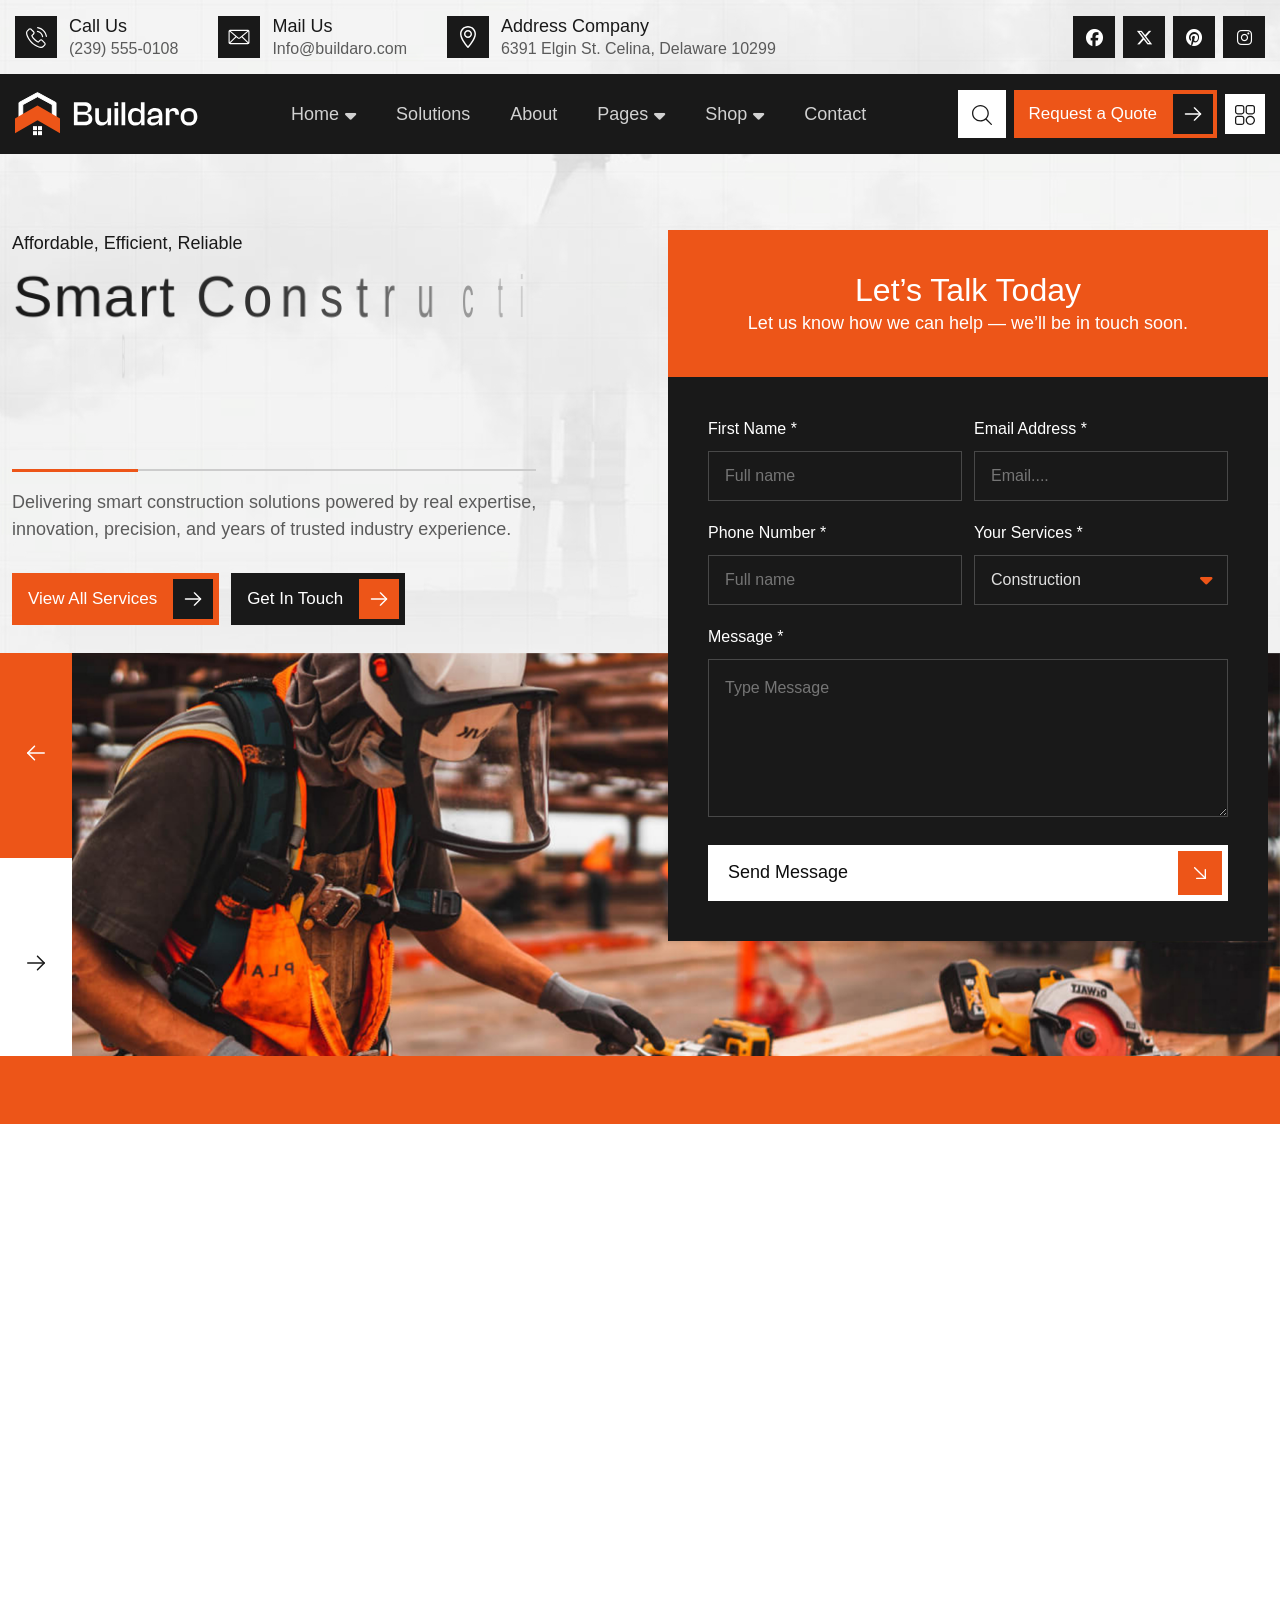
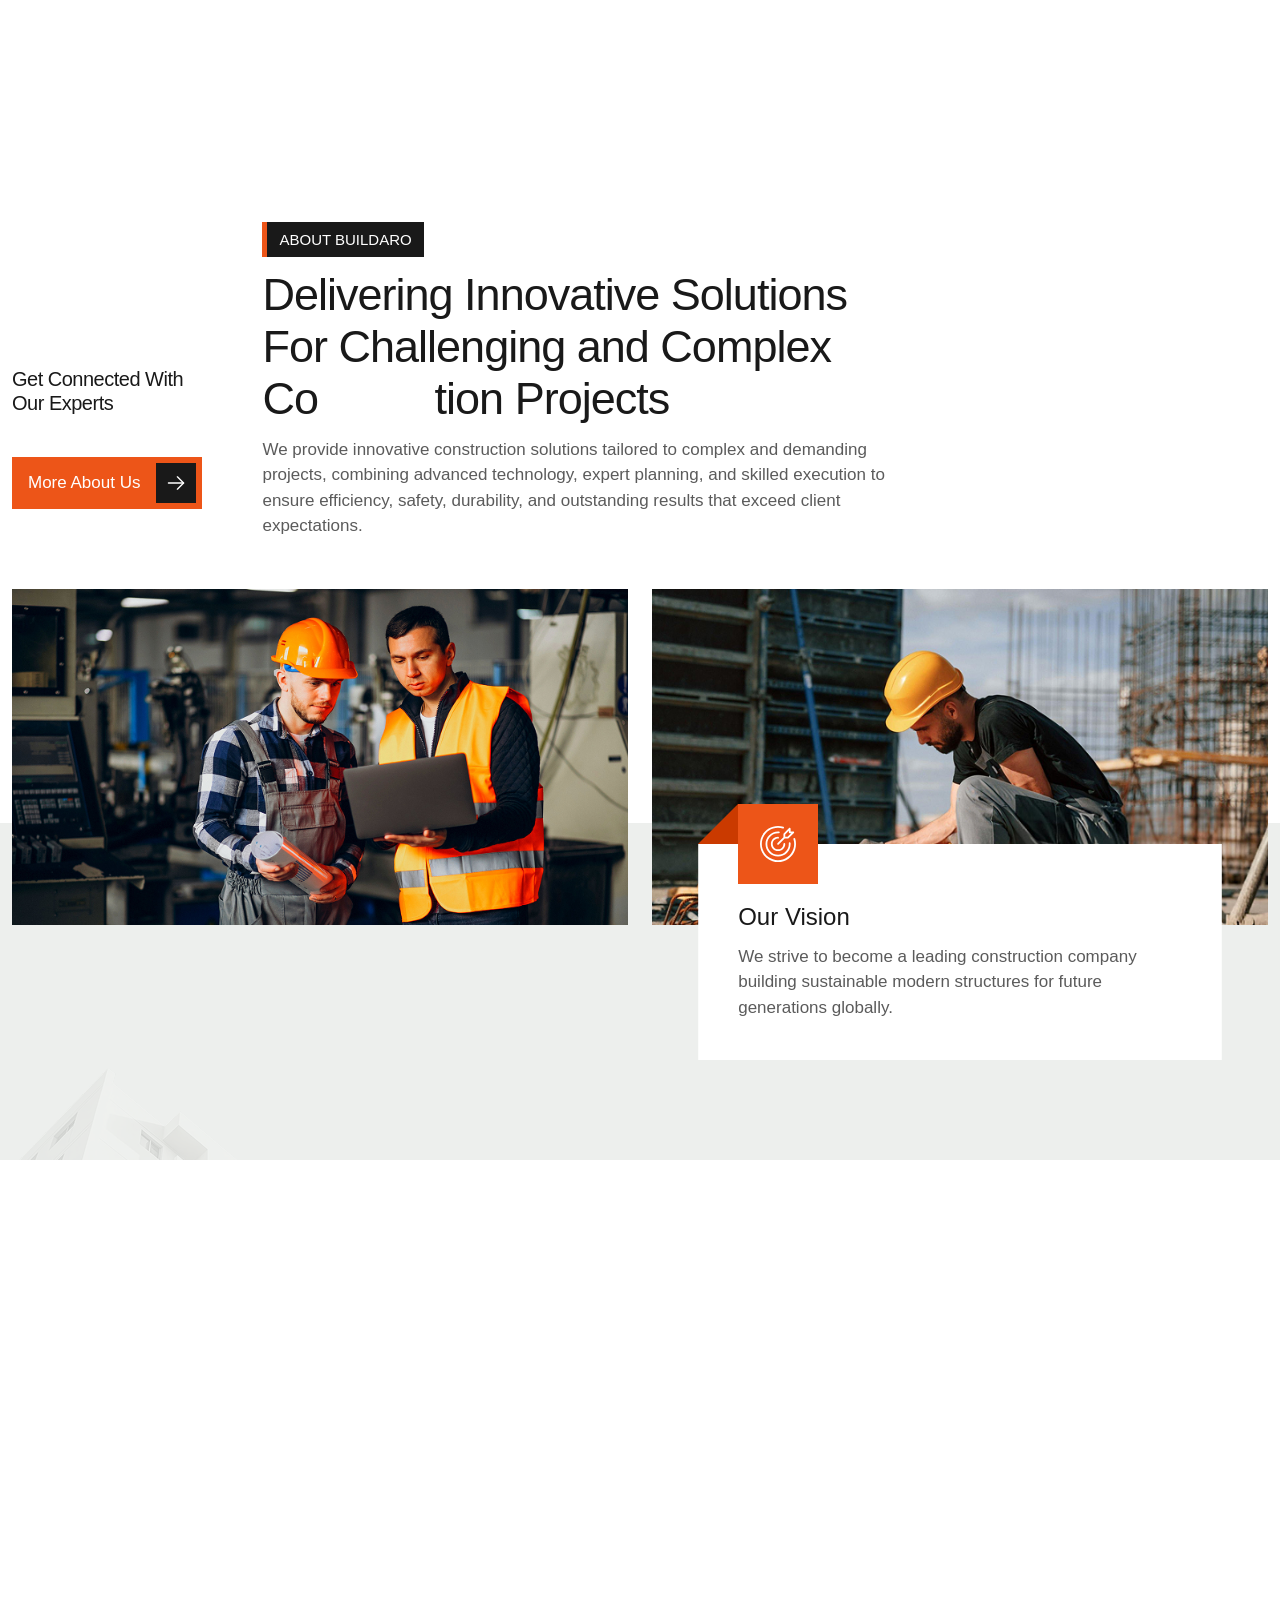
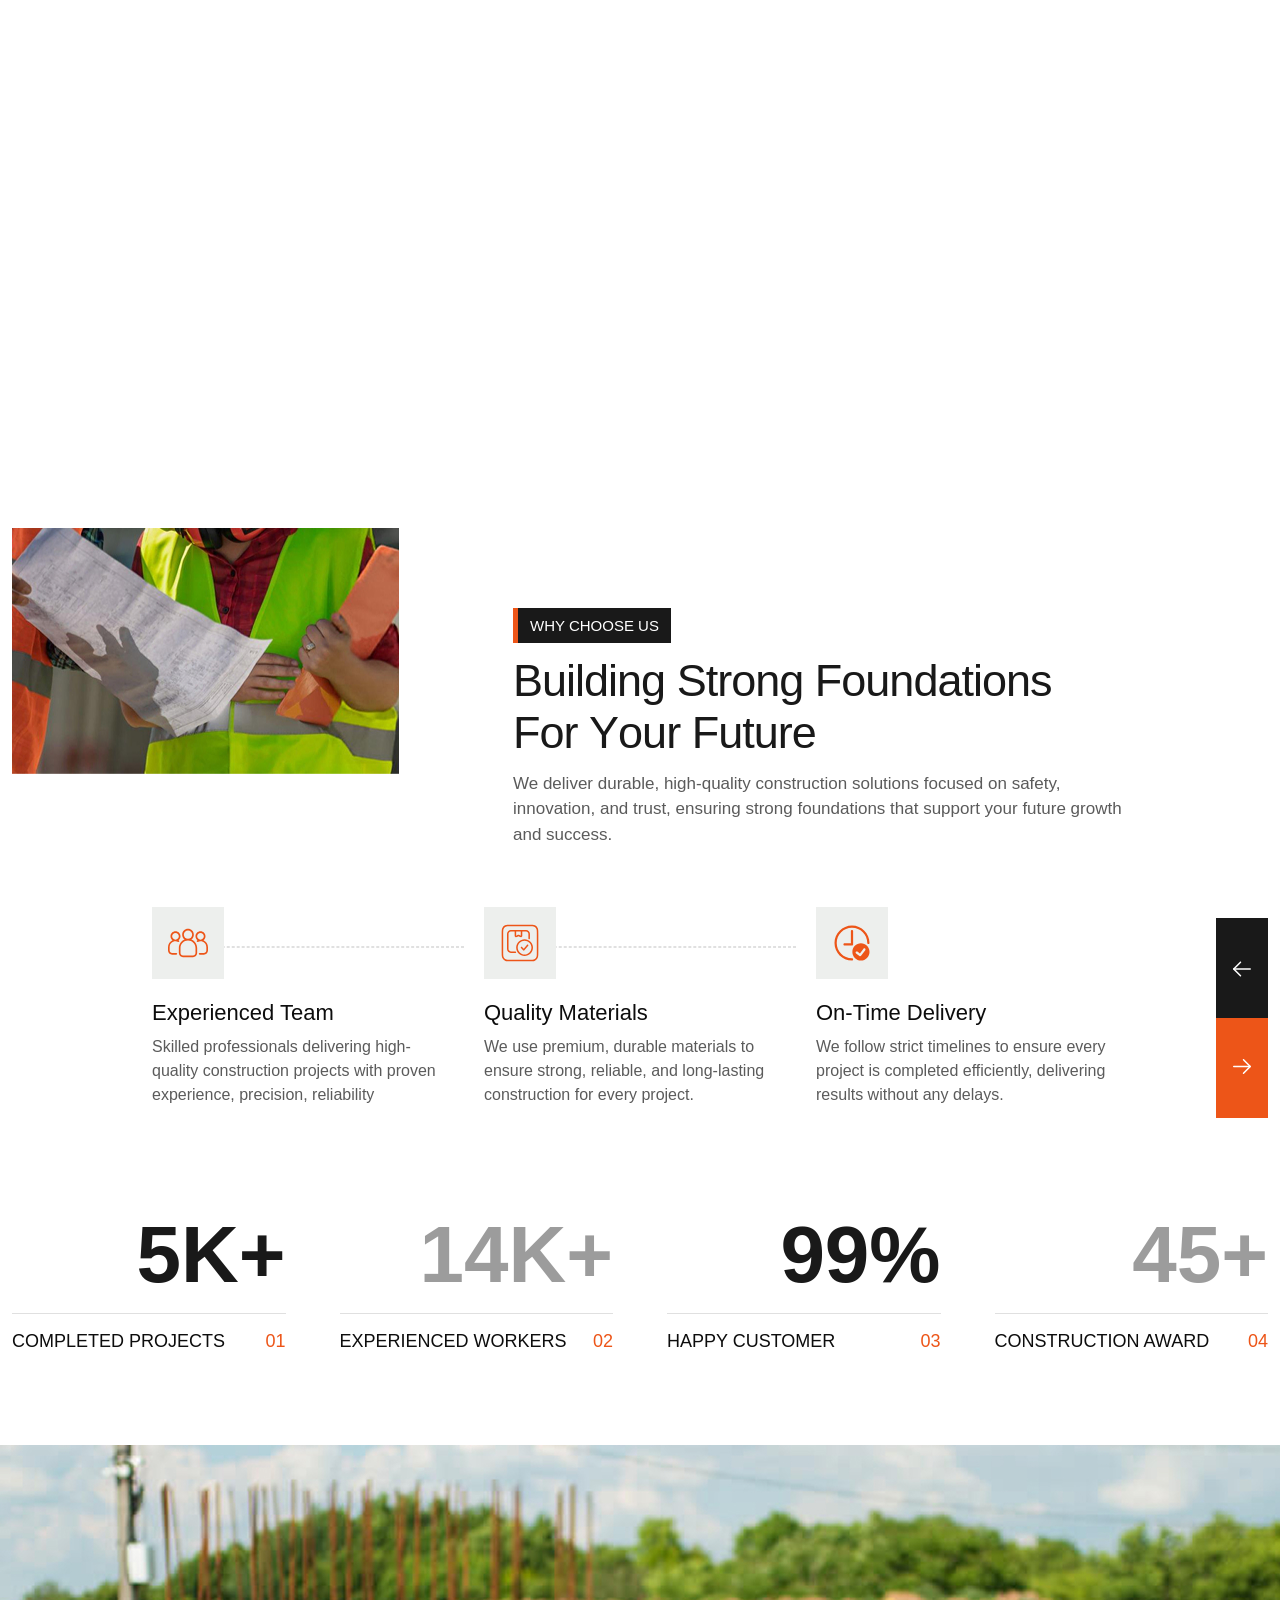
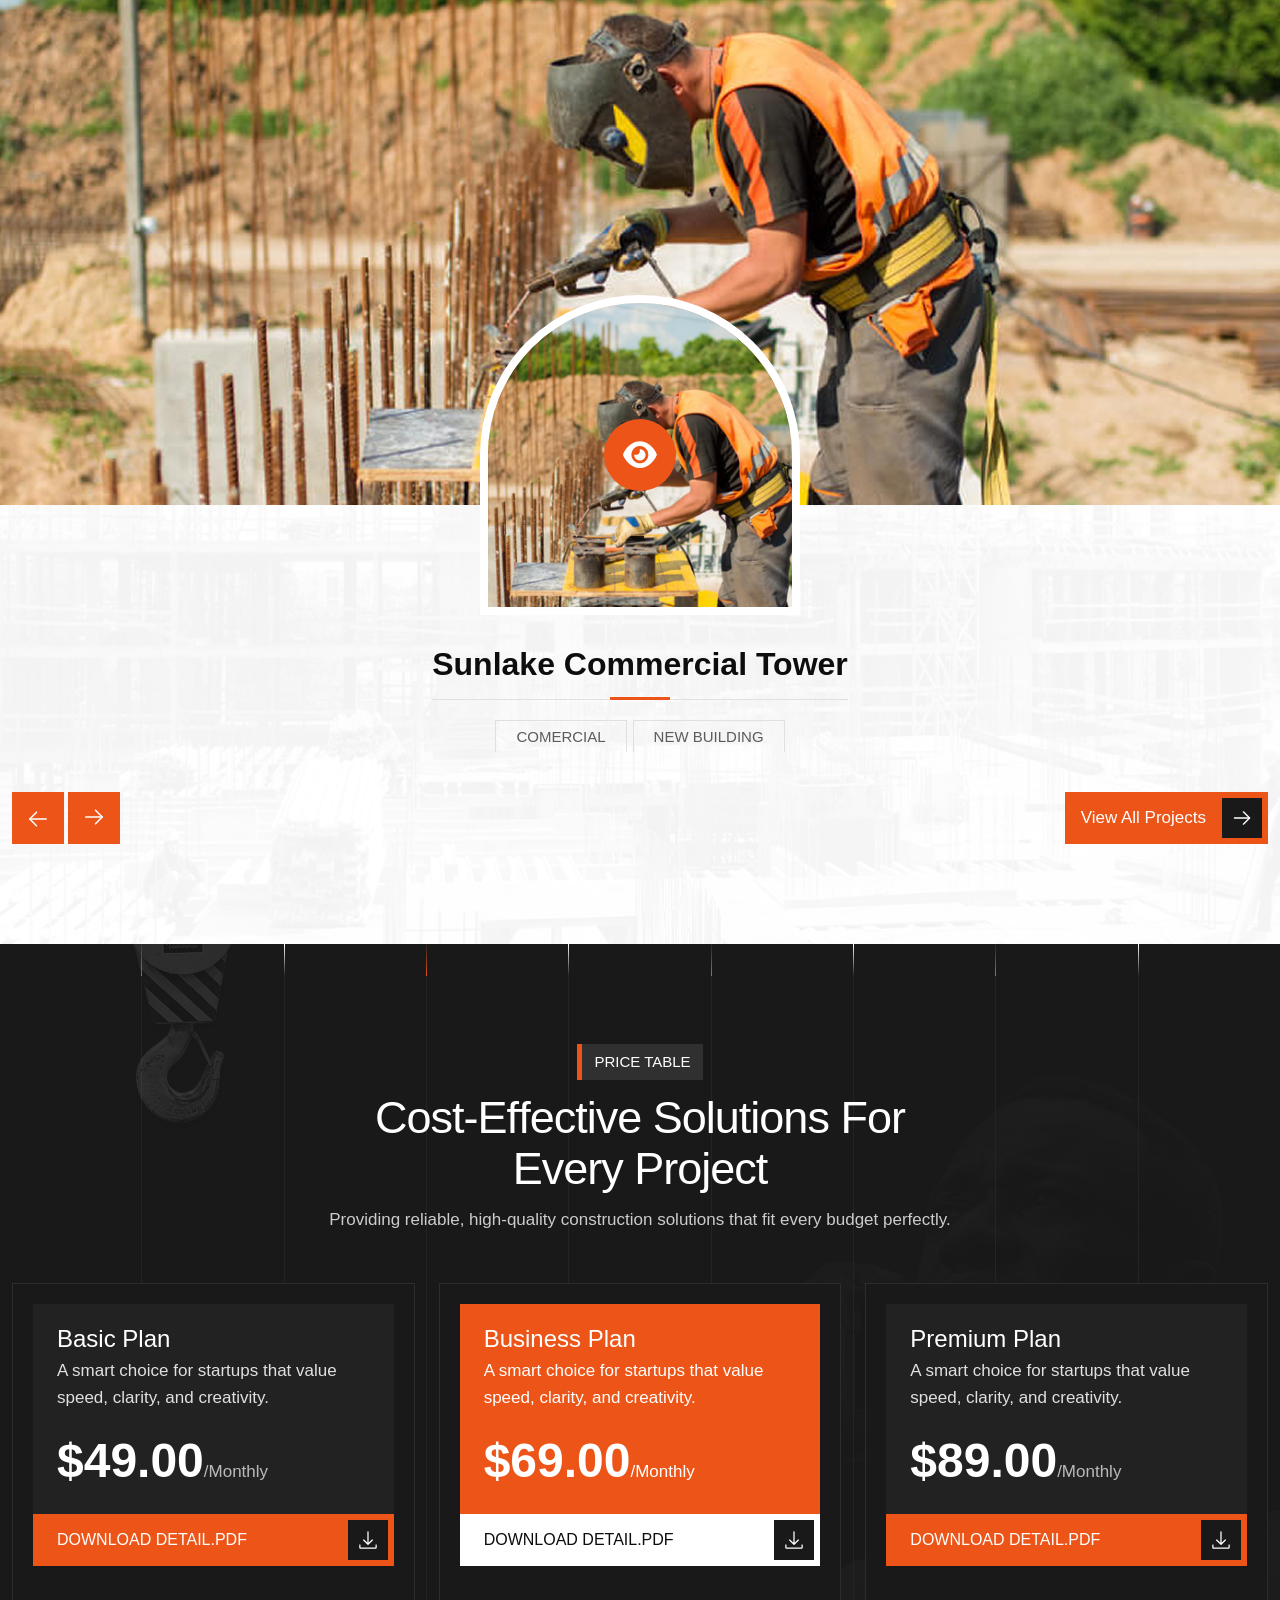
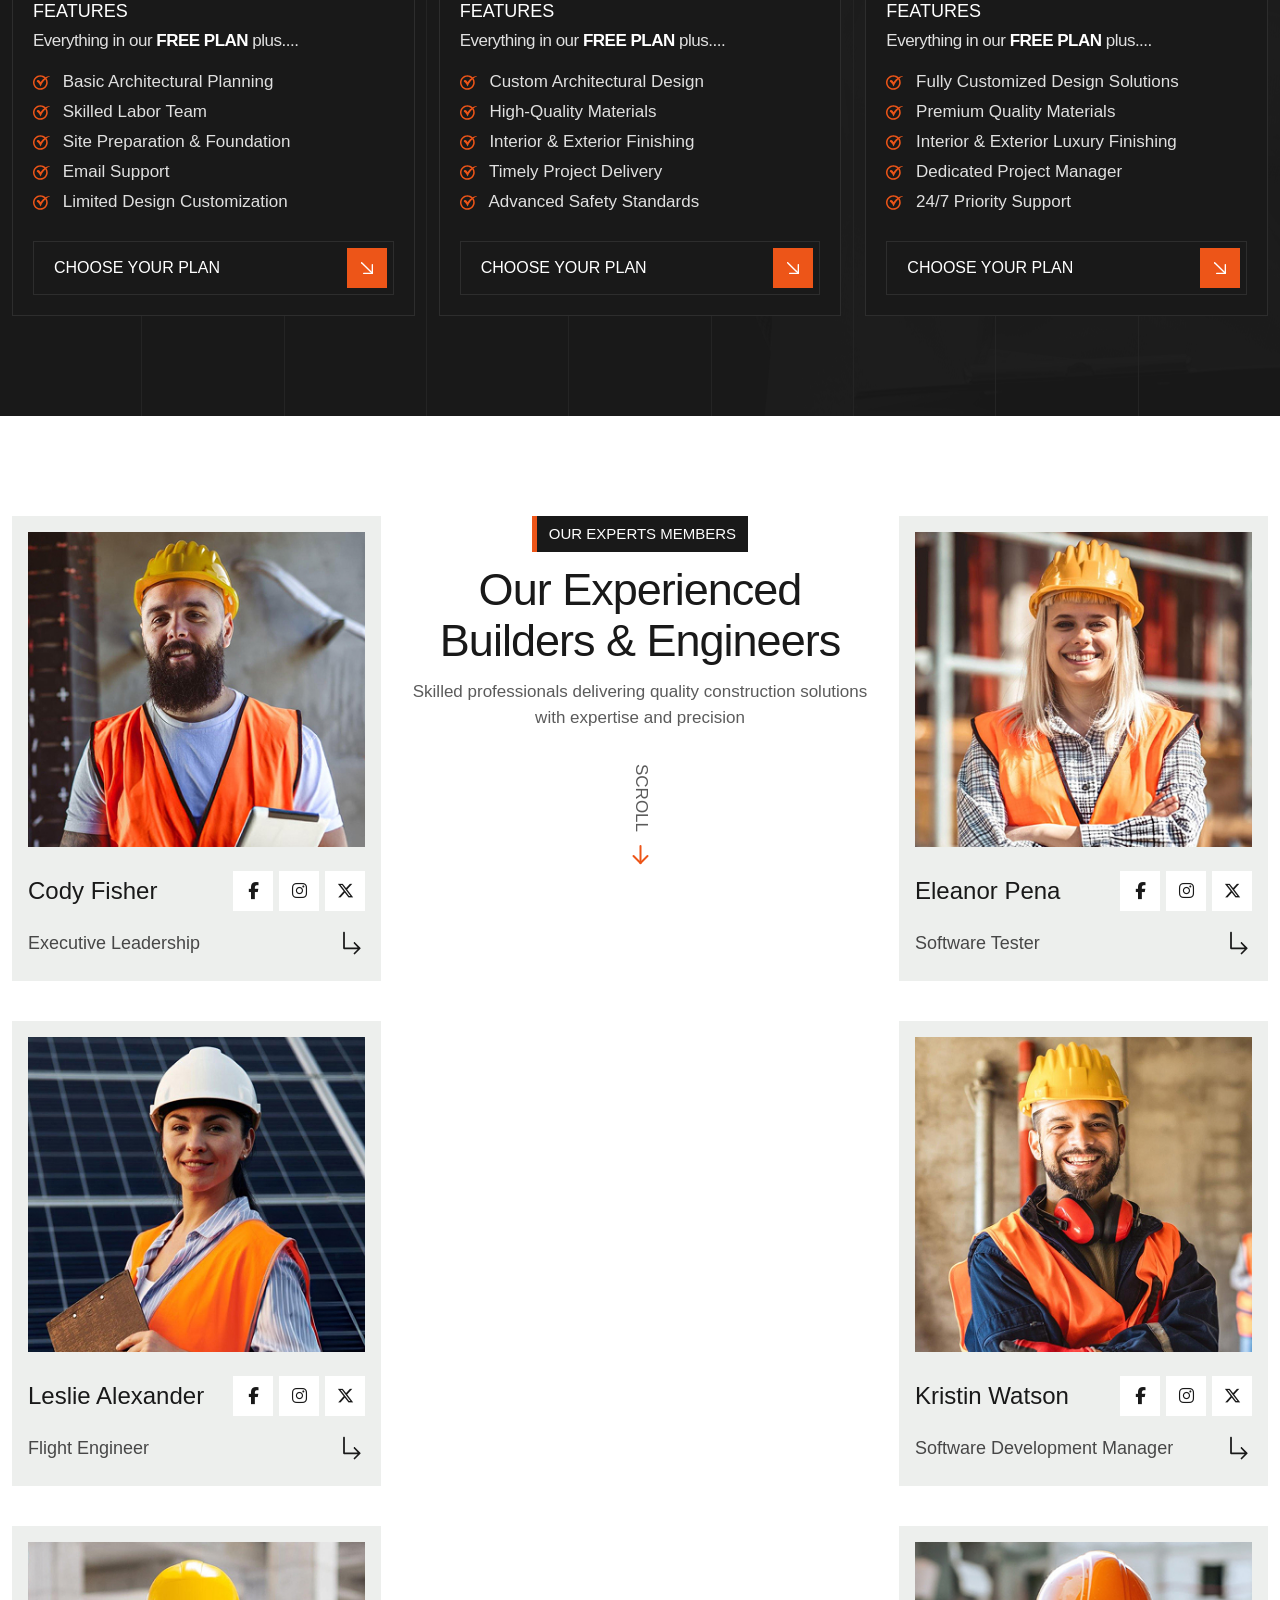
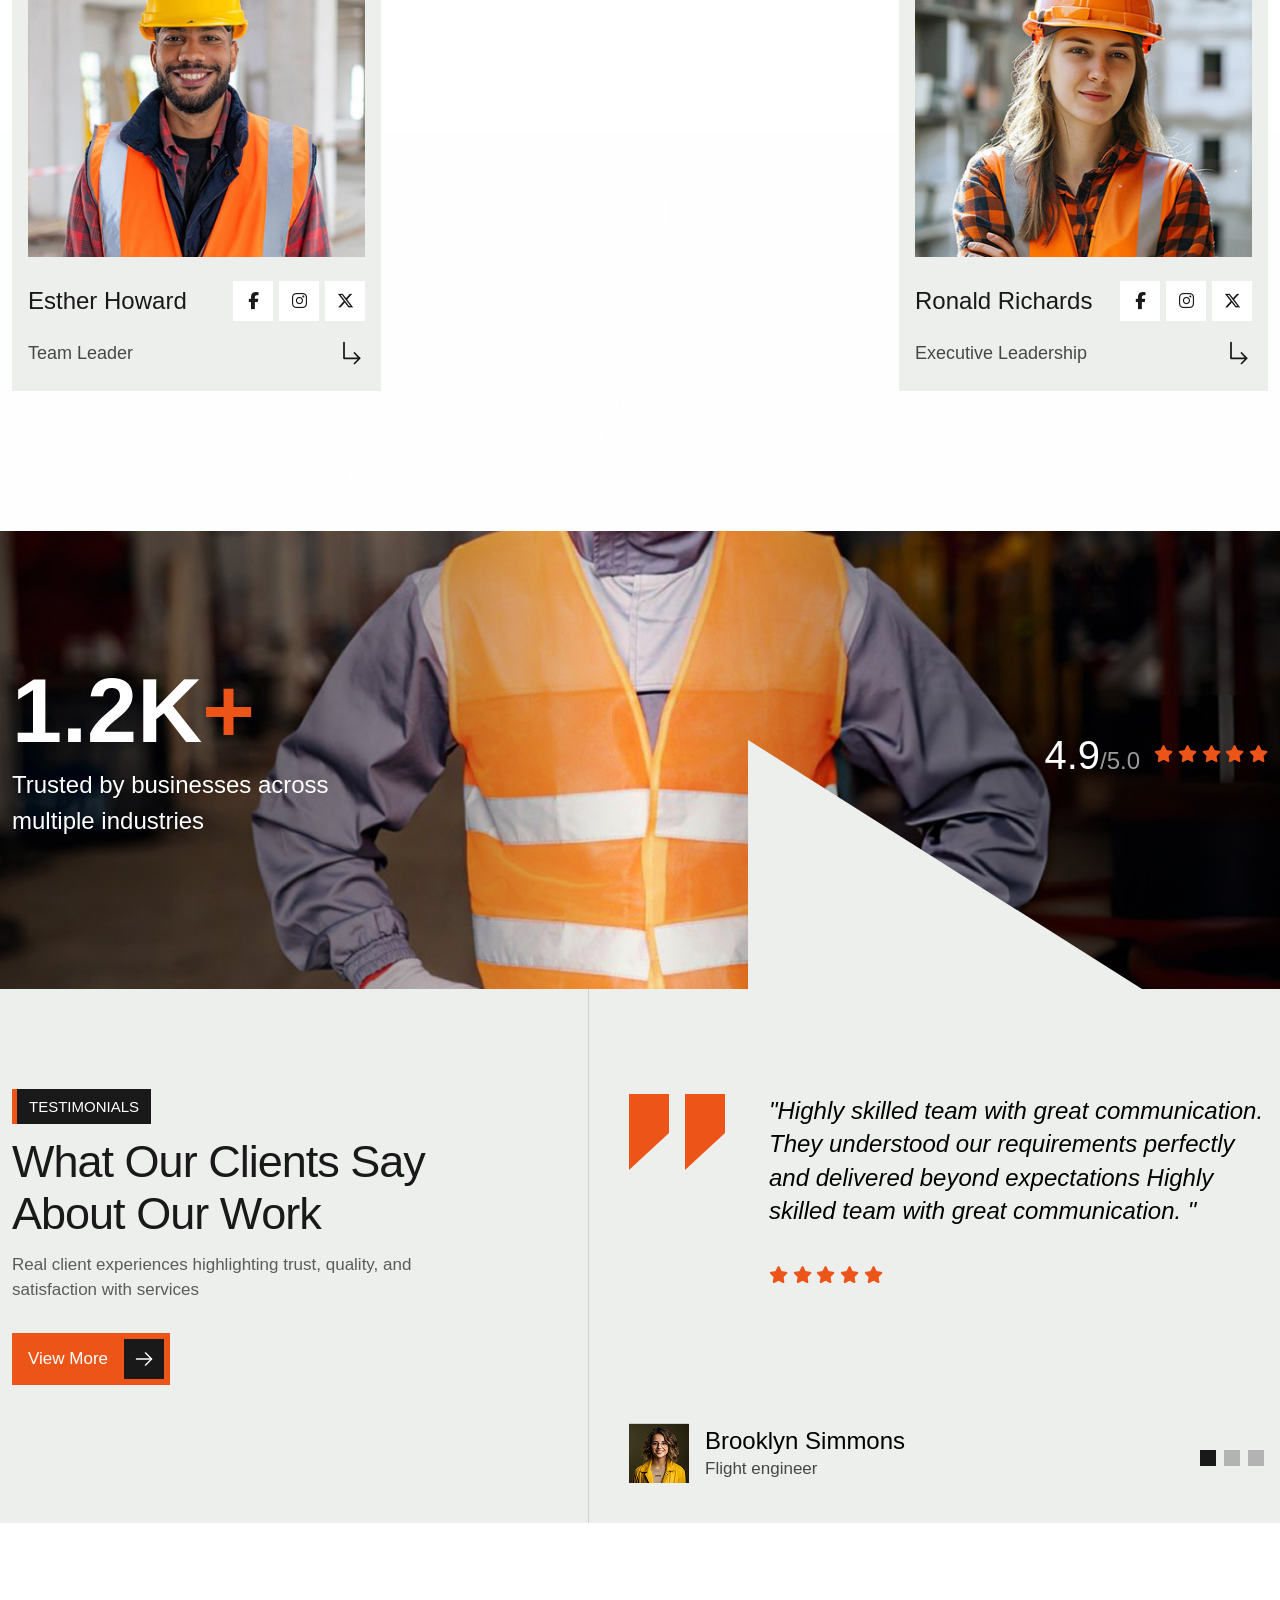
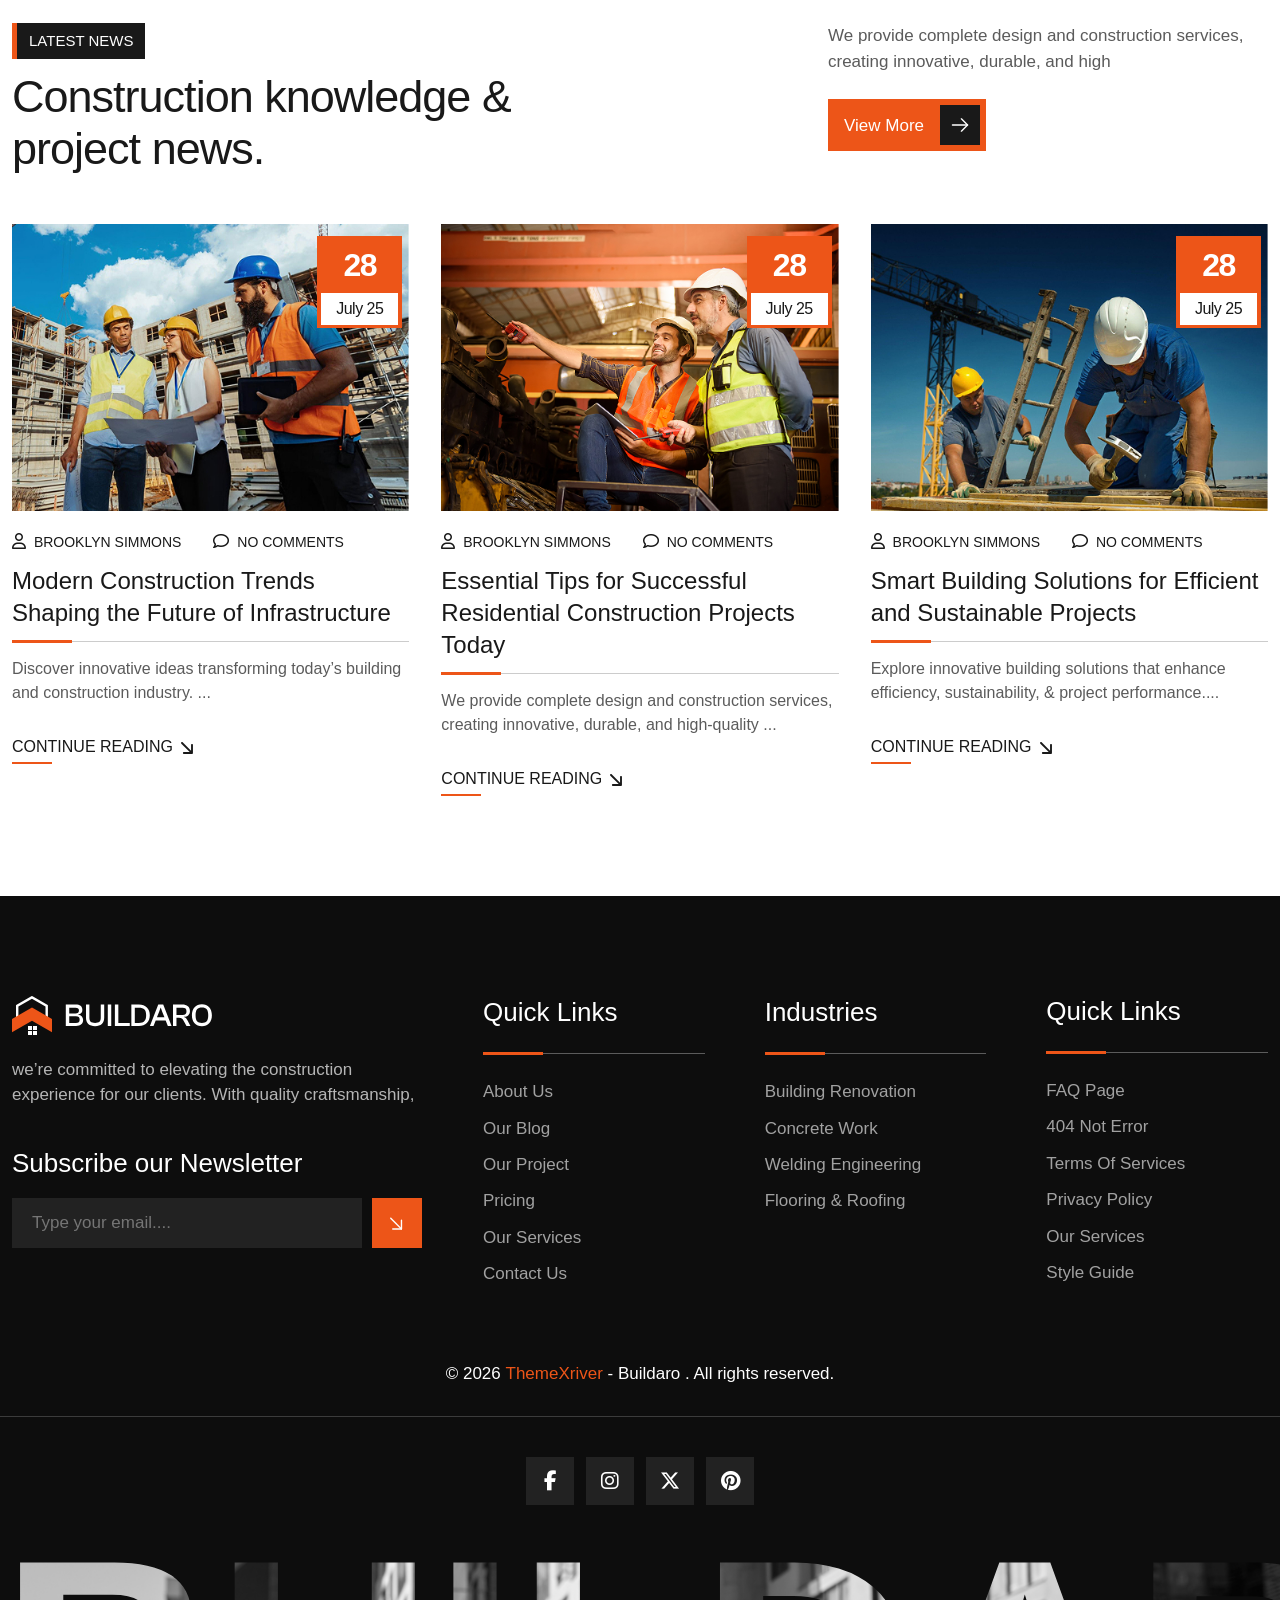
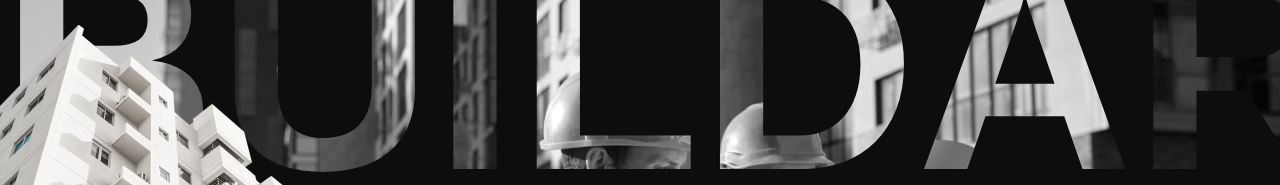
==== commit 9b9bbe49: "h2 h2" ====
--- a/index.html
+++ b/index.html
@@ -308,9 +308,9 @@
 <!-- Start of Service section
 	============================================= -->
 	<section id="bd-ser1" class="bd-ser1-sec over-hidden">
-		<div class="bd-ser1-content">
+		<div class="bd-ser1-content" data-nx-group>
 			<div class="bd-ser1-item-wrap">
-				<div class="bd-ser1-item position-relative">
+				<div class="bd-ser1-item ax_item_active position-relative">
 					<div class="item-icon-serial d-flex align-items-center justify-content-between">
 						<div class="item-icon d-flex align-items-center justify-content-center">
 							<svg width="48" height="48" viewBox="0 0 48 48" fill="none" xmlns="http://www.w3.org/2000/svg">
@@ -338,7 +338,7 @@
 				</div>
 			</div>
 			<div class="bd-ser1-item-wrap">
-				<div class="bd-ser1-item position-relative">
+				<div class="bd-ser1-item ax_item_active active position-relative">
 					<div class="item-icon-serial d-flex align-items-center justify-content-between">
 						<div class="item-icon d-flex align-items-center justify-content-center">
 							<svg width="47" height="47" viewBox="0 0 47 47" fill="none" xmlns="http://www.w3.org/2000/svg">
@@ -367,7 +367,7 @@
 				</div>
 			</div>
 			<div class="bd-ser1-item-wrap">
-				<div class="bd-ser1-item position-relative">
+				<div class="bd-ser1-item ax_item_active position-relative">
 					<div class="item-icon-serial d-flex align-items-center justify-content-between">
 						<div class="item-icon d-flex align-items-center justify-content-center">
 							<svg width="48" height="48" viewBox="0 0 48 48" fill="none" xmlns="http://www.w3.org/2000/svg">
@@ -404,7 +404,7 @@
 				</div>
 			</div>
 			<div class="bd-ser1-item-wrap">
-				<div class="bd-ser1-item position-relative">
+				<div class="bd-ser1-item ax_item_active position-relative">
 					<div class="item-icon-serial d-flex align-items-center justify-content-between">
 						<div class="item-icon d-flex align-items-center justify-content-center">	
 							<svg width="48" height="48" viewBox="0 0 48 48" fill="none" xmlns="http://www.w3.org/2000/svg">
@@ -471,13 +471,16 @@
 						<p>We provide innovative construction solutions tailored to complex and demanding projects, combining advanced technology, expert planning, and skilled execution to ensure efficiency, safety, durability, and outstanding results that exceed client expectations.</p>
 					</div>
 				</div>
-				<div class="bd-ab1-top3 headline pera-content">
+				<div class="bd-ab1-top3 position-relative headline pera-content">
 					<div class="item-icon mb-50">
 						<img src="assets/img/icon/ic8.svg" alt="">
 					</div>
 					<p>Property Manager  of The Year</p>
 					<h3>2019</h3>
+					<div class="item-fv-logo top_view">
+						<img src="assets/img/icon/ic16.svg" alt="">
+					</div>
 				</div>
 			</div>
 			<div class="bd-ab1-bottom-content mt-50" data-nx-group>
@@ -893,6 +896,12 @@
 <!-- Start of Price section
 	============================================= -->
 	<section id="bd-price1" class="bd-price1-sec over-hidden pt-100 pb-100 position-relative">
+		<div class="bd-price-shape1 top_view position-absolute">
+			<img src="assets/img/about/ps1.png" alt="">
+		</div>
+		<div class="bd-price-shape2 bottom_view position-absolute">
+			<img src="assets/img/about/ps2.png" alt="">
+		</div>
 		<div class="line_animation">
 			<div class="line_area"></div>
 			<div class="line_area"></div>
@@ -1095,15 +1104,29 @@
 						<p>Skilled professionals delivering quality construction solutions with 
 						expertise and precision</p>
 					</div>
-					<div class="bd-tm1-scroll text-center position-relative">
+					<div id="scrollBtn" class="bd-tm1-scroll text-center position-relative">
 						<span class="text-uppercase">Scroll</span>
-						<i>
-							<svg width="80" height="80" viewBox="0 0 80 80" fill="none" xmlns="http://www.w3.org/2000/svg">
-								<path d="M59.75 5.79199C67.2803 10.1396 73.1657 16.8506 76.4932 24.884C79.8208 32.9174 80.4046 41.8243 78.1541 50.2233C75.9036 58.6224 70.9445 66.0441 64.0461 71.3375C57.1476 76.6308 48.6953 79.5 40 79.5C31.3047 79.5 22.8524 76.6308 15.9539 71.3375C9.05548 66.0441 4.09644 58.6224 1.84593 50.2234C-0.40458 41.8243 0.179209 32.9174 3.50676 24.884C6.8343 16.8506 12.7196 10.1397 20.25 5.792" stroke="#ED5518"/>
-								<path fill-rule="evenodd" clip-rule="evenodd" d="M40.5 31.875C40.897 31.875 41.2188 32.1968 41.2188 32.5938V48.4062C41.2188 48.8032 40.897 49.125 40.5 49.125C40.103 49.125 39.7812 48.8032 39.7812 48.4062V32.5938C39.7812 32.1968 40.103 31.875 40.5 31.875Z" fill="#ED5518"/>
-								<path fill-rule="evenodd" clip-rule="evenodd" d="M47.477 41.4293C47.7577 41.7099 47.7577 42.165 47.477 42.4457L41.0082 48.9145C40.7276 49.1951 40.2724 49.1951 39.9918 48.9145L33.523 42.4457C33.2423 42.165 33.2423 41.7099 33.523 41.4293C33.8037 41.1486 34.2588 41.1486 34.5395 41.4293L40.5 47.3898L46.4605 41.4293C46.7412 41.1486 47.1963 41.1486 47.477 41.4293Z" fill="#ED5518"/>
+						<div class="draw-icon">
+							<svg width="80" height="80" viewBox="0 0 80 80" xmlns="http://www.w3.org/2000/svg">
+								<path class="circle"
+								d="M59.75 5.79199C67.2803 10.1396 73.1657 16.8506 76.4932 24.884C79.8208 32.9174 80.4046 41.8243 78.1541 50.2233C75.9036 58.6224 70.9445 66.0441 64.0461 71.3375C57.1476 76.6308 48.6953 79.5 40 79.5C31.3047 79.5 22.8524 76.6308 15.9539 71.3375C9.05548 66.0441 4.09644 58.6224 1.84593 50.2234C-0.40458 41.8243 0.179209 32.9174 3.50676 24.884C6.8343 16.8506 12.7196 10.1397 20.25 5.792"
+								/>
+								<path
+								d="M40.5 31.875V49.125"
+								stroke="currentColor"
+								stroke-width="2"
+								stroke-linecap="round"
+								/>
+								<path
+								d="M33.5 42L40.5 49L47.5 42"
+								stroke="currentColor"
+								stroke-width="2"
+								stroke-linecap="round"
+								stroke-linejoin="round"
+								fill="none"
+								/>
 							</svg>
-						</i>
+						</div> 
 					</div>
 				</div>
 				<div class="bd-team1-feed">
@@ -1453,7 +1476,7 @@
 
 <!-- Start of Footer section
 	============================================= -->
-	<footer id="bd-ftr1" class="bd-ftr1-sec over-hidden pt-100">
+	<footer id="bd-ftr1" class="bd-ftr1-sec over-hidden pt-100" data-background="assets/img/bg/ftr-bg.jpg">
 		<div class="bd-ftr1-wrap over-hidden position-relative">
 			<div class="container">
 				<div class="bd-ftr1-content pb-60">
@@ -1530,15 +1553,10 @@
 			</div>
 		</div>
 		<div class="bd-ftr1-bottom-text  position-relative text-center headline">
-			<div class="text-video">
-				<video autoplay muted loop playsinline>
-					<source src="assets/img/01.mp4" type="video/mp4">
-					</video>
-					<h3 class="text-uppercase">Buildaro</h3>
-				</div>
-				<span class="bd-ftr1-shape3 position-absolute"><img src="assets/img/about/fs3.png" alt=""></span>
-			</div>
-		</footer>
+			<h3 class="text-uppercase">Buildaro</h3>
+			<span class="bd-ftr1-shape3 position-absolute"><img src="assets/img/about/fs3.png" alt=""></span>
+		</div>
+	</footer>
 <!-- End of Footer section
 	============================================= -->	
 
--- a/assets/css/style.css
+++ b/assets/css/style.css
@@ -509,6 +509,267 @@
 }
 @media only screen and (min-width: 992px) and (max-width: 1199px) {
   .bd-header-section:is(.header_style_one) .header-cta .ofcanvas-btn {
+    width: 40px;
+  }
+}
+.bd-header-section:is(.header_style_two) {
+  background-color: #fff;
+}
+.bd-header-section:is(.header_style_two) .brand-logo {
+  width: 296px;
+  height: 154px;
+}
+@media only screen and (min-width: 1200px) and (max-width: 1399px), only screen and (min-width: 992px) and (max-width: 1199px), only screen and (min-width: 768px) and (max-width: 991px), only screen and (min-width: 576px) and (max-width: 767px), only screen and (min-width: 481px) and (max-width: 575px), (max-width: 480px) {
+  .bd-header-section:is(.header_style_two) .brand-logo {
+    width: 200px;
+  }
+}
+@media only screen and (min-width: 768px) and (max-width: 991px), only screen and (min-width: 576px) and (max-width: 767px), only screen and (min-width: 481px) and (max-width: 575px), (max-width: 480px) {
+  .bd-header-section:is(.header_style_two) .brand-logo {
+    height: 70px;
+  }
+}
+.bd-header-section:is(.header_style_two) .brand-logo a {
+  width: 100%;
+  height: 100%;
+  padding: 15px;
+  display: -webkit-box;
+  display: -ms-flexbox;
+  display: flex;
+  -webkit-box-align: center;
+      -ms-flex-align: center;
+          align-items: center;
+  -webkit-box-pack: center;
+      -ms-flex-pack: center;
+          justify-content: center;
+}
+.bd-header-section:is(.header_style_two) .bd-mobile-menu-btn button span {
+  background-color: var(--bd-title-color);
+}
+.bd-header-section:is(.header_style_two) .bd-header-content {
+  width: 85%;
+}
+@media only screen and (min-width: 768px) and (max-width: 991px), only screen and (min-width: 576px) and (max-width: 767px), only screen and (min-width: 481px) and (max-width: 575px), (max-width: 480px) {
+  .bd-header-section:is(.header_style_two) .bd-header-content {
+    padding-right: 15px;
+  }
+}
+.bd-header-section:is(.header_style_two) .bd-header-content .bd-header-top {
+  gap: 20px;
+  padding-left: 40px;
+  padding-right: 40px;
+  background-color: #EDEFED;
+}
+@media only screen and (min-width: 1200px) and (max-width: 1399px) {
+  .bd-header-section:is(.header_style_two) .bd-header-content .bd-header-top {
+    padding-left: 20px;
+    padding-right: 20px;
+  }
+}
+@media only screen and (min-width: 992px) and (max-width: 1199px) {
+  .bd-header-section:is(.header_style_two) .bd-header-content .bd-header-top {
+    padding: 16px 20px;
+  }
+}
+@media only screen and (min-width: 768px) and (max-width: 991px), only screen and (min-width: 576px) and (max-width: 767px), only screen and (min-width: 481px) and (max-width: 575px), (max-width: 480px) {
+  .bd-header-section:is(.header_style_two) .bd-header-content .bd-header-top {
+    display: none !important;
+  }
+}
+.bd-header-section:is(.header_style_two) .bd-header-content .bd-header-top .top-cta-wrap {
+  gap: 40px;
+}
+@media only screen and (min-width: 1200px) and (max-width: 1399px), only screen and (min-width: 992px) and (max-width: 1199px), only screen and (min-width: 768px) and (max-width: 991px), only screen and (min-width: 576px) and (max-width: 767px), only screen and (min-width: 481px) and (max-width: 575px), (max-width: 480px) {
+  .bd-header-section:is(.header_style_two) .bd-header-content .bd-header-top .top-cta-wrap {
+    gap: 20px;
+  }
+}
+.bd-header-section:is(.header_style_two) .bd-header-content .bd-header-top .top-cta-wrap .cta-item {
+  gap: 12px;
+}
+.bd-header-section:is(.header_style_two) .bd-header-content .bd-header-top .top-cta-wrap .cta-item .item-icon {
+  width: 36px;
+  height: 36px;
+  -webkit-transition: all 500ms ease-in-out;
+  transition: all 500ms ease-in-out;
+  background-color: var(--bd-title-color);
+}
+.bd-header-section:is(.header_style_two) .bd-header-content .bd-header-top .top-cta-wrap .cta-item .item-text span, .bd-header-section:is(.header_style_two) .bd-header-content .bd-header-top .top-cta-wrap .cta-item .item-text a {
+  display: block;
+  font-weight: 500;
+}
+.bd-header-section:is(.header_style_two) .bd-header-content .bd-header-top .top-cta-wrap .cta-item .item-text span {
+  line-height: 1;
+  font-size: 17px;
+  padding-bottom: 6px;
+  color: var(--bd-title-color);
+  font-family: var(--bd-heading);
+}
+.bd-header-section:is(.header_style_two) .bd-header-content .bd-header-top .top-cta-wrap .cta-item .item-text a {
+  line-height: 1;
+  font-size: 15px;
+}
+.bd-header-section:is(.header_style_two) .bd-header-content .bd-header-top .top-cta-wrap .cta-item:hover .item-icon {
+  background-color: var(--bd-prime-c);
+}
+.bd-header-section:is(.header_style_two) .bd-header-content .bd-header-top .top-social-btn {
+  gap: 60px;
+}
+@media only screen and (min-width: 1200px) and (max-width: 1399px) {
+  .bd-header-section:is(.header_style_two) .bd-header-content .bd-header-top .top-social-btn {
+    gap: 20px;
+  }
+}
+.bd-header-section:is(.header_style_two) .bd-header-content .bd-header-top .top-social-btn .top-btn {
+  gap: 12px;
+  height: 76px;
+  padding: 0px 32px;
+  background-color: var(--bd-prime-c);
+}
+@media only screen and (min-width: 992px) and (max-width: 1199px), only screen and (min-width: 768px) and (max-width: 991px), only screen and (min-width: 576px) and (max-width: 767px), only screen and (min-width: 481px) and (max-width: 575px), (max-width: 480px) {
+  .bd-header-section:is(.header_style_two) .bd-header-content .bd-header-top .top-social-btn .top-btn {
+    display: none !important;
+  }
+}
+.bd-header-section:is(.header_style_two) .bd-header-content .bd-header-top .top-social-btn .top-btn .item-icon {
+  width: 36px;
+  height: 36px;
+  background-color: #fff;
+}
+.bd-header-section:is(.header_style_two) .bd-header-content .bd-header-top .top-social-btn .top-btn .item-text span, .bd-header-section:is(.header_style_two) .bd-header-content .bd-header-top .top-social-btn .top-btn .item-text a {
+  color: #fff;
+  display: block;
+  line-height: 1.2;
+}
+.bd-header-section:is(.header_style_two) .bd-header-content .bd-header-top .top-social-btn .top-btn .item-text span {
+  font-size: 18px;
+  font-family: var(--bd-heading);
+}
+.bd-header-section:is(.header_style_two) .bd-header-content .bd-header-top .top-social-btn .top-btn .item-text a {
+  font-size: 15px;
+}
+.bd-header-section:is(.header_style_two) .bd-header-content .bd-header-top .top-social-btn .top-social {
+  gap: 8px;
+  display: -webkit-box;
+  display: -ms-flexbox;
+  display: flex;
+}
+.bd-header-section:is(.header_style_two) .bd-header-content .bd-header-top .top-social-btn .top-social a {
+  color: #fff;
+  width: 42px;
+  height: 42px;
+  display: -webkit-box;
+  display: -ms-flexbox;
+  display: flex;
+  -webkit-box-align: center;
+      -ms-flex-align: center;
+          align-items: center;
+  -webkit-box-pack: center;
+      -ms-flex-pack: center;
+          justify-content: center;
+  -webkit-transition: all 300ms ease-in-out;
+  transition: all 300ms ease-in-out;
+  background-color: var(--bd-title-color);
+}
+.bd-header-section:is(.header_style_two) .bd-header-content .bd-header-top .top-social-btn .top-social a:hover {
+  background-color: var(--bd-prime-c);
+  -webkit-animation: shake 0.5s ease-in-out infinite;
+          animation: shake 0.5s ease-in-out infinite;
+}
+.bd-header-section:is(.header_style_two) .bd-header-content .bd-header-navigation {
+  padding-left: 20px;
+  background-color: var(--bd-title-color);
+}
+@media only screen and (min-width: 768px) and (max-width: 991px), only screen and (min-width: 576px) and (max-width: 767px), only screen and (min-width: 481px) and (max-width: 575px), (max-width: 480px) {
+  .bd-header-section:is(.header_style_two) .bd-header-content .bd-header-navigation {
+    -webkit-box-pack: end !important;
+        -ms-flex-pack: end !important;
+            justify-content: end !important;
+    background-color: transparent;
+  }
+}
+@media only screen and (min-width: 768px) and (max-width: 991px), only screen and (min-width: 576px) and (max-width: 767px), only screen and (min-width: 481px) and (max-width: 575px), (max-width: 480px) {
+  .bd-header-section:is(.header_style_two) .bd-header-content .main-navigation {
+    display: none;
+  }
+}
+.bd-header-section:is(.header_style_two) .bd-header-content .main-navigation li {
+  margin: 0px 20px;
+}
+@media only screen and (min-width: 1200px) and (max-width: 1399px), only screen and (min-width: 992px) and (max-width: 1199px) {
+  .bd-header-section:is(.header_style_two) .bd-header-content .main-navigation li {
+    margin: 0px 8px;
+  }
+}
+.bd-header-section:is(.header_style_two) .bd-header-content .main-navigation li:is(.dropdown):after {
+  font-size: 14px;
+  content: "\f103";
+}
+.bd-header-section:is(.header_style_two) .bd-header-content .main-navigation li .dropdown-menu {
+  top: 52px;
+}
+.bd-header-section:is(.header_style_two) .bd-header-content .main-navigation li a {
+  color: #fff;
+  opacity: 0.8;
+  font-size: 16px;
+  display: inline;
+  padding-bottom: 30px;
+  text-transform: uppercase;
+}
+.bd-header-section:is(.header_style_two) .bd-header-content .main-navigation li a:hover {
+  opacity: 1;
+}
+@media only screen and (min-width: 768px) and (max-width: 991px), only screen and (min-width: 576px) and (max-width: 767px), only screen and (min-width: 481px) and (max-width: 575px), (max-width: 480px) {
+  .bd-header-section:is(.header_style_two) .bd-header-content .header-cta {
+    display: none !important;
+  }
+}
+.bd-header-section:is(.header_style_two) .bd-header-content .header-cta button {
+  padding: 0;
+  border: none;
+  background-color: transparent;
+}
+.bd-header-section:is(.header_style_two) .bd-header-content .header-cta button:hover {
+  -webkit-animation: shake 0.5s ease-in-out infinite;
+          animation: shake 0.5s ease-in-out infinite;
+}
+.bd-header-section:is(.header_style_two) .bd-header-content .header-cta .search-btn {
+  width: 78px;
+  height: 78px;
+  background-color: #fff;
+}
+@media only screen and (min-width: 992px) and (max-width: 1199px) {
+  .bd-header-section:is(.header_style_two) .bd-header-content .header-cta .search-btn {
+    width: 40px;
+  }
+}
+.bd-header-section:is(.header_style_two) .bd-header-content .header-cta .cta-btn a {
+  gap: 16px;
+  z-index: 1;
+  color: #fff;
+  height: 78px;
+  overflow: hidden;
+  padding: 0px 30px;
+  position: relative;
+  text-transform: uppercase;
+  font-family: var(--bd-heading);
+  background-color: var(--bd-prime-c);
+}
+.bd-header-section:is(.header_style_two) .bd-header-content .header-cta .cta-btn a span {
+  white-space: nowrap;
+}
+@media only screen and (min-width: 992px) and (max-width: 1199px), only screen and (min-width: 768px) and (max-width: 991px), only screen and (min-width: 576px) and (max-width: 767px), only screen and (min-width: 481px) and (max-width: 575px), (max-width: 480px) {
+  .bd-header-section:is(.header_style_two) .bd-header-content .header-cta .cta-btn {
+    display: none;
+  }
+}
+.bd-header-section:is(.header_style_two) .bd-header-content .header-cta .ofcanvas-btn {
+  width: 78px;
+  height: 78px;
+  background-color: #fff;
+}
+@media only screen and (min-width: 992px) and (max-width: 1199px) {
+  .bd-header-section:is(.header_style_two) .bd-header-content .header-cta .ofcanvas-btn {
     width: 40px;
   }
 }
@@ -2315,6 +2576,12 @@
 
 .bd-hero1-text {
   max-width: 760px;
+  margin-left: 50px;
+}
+@media only screen and (min-width: 1200px) and (max-width: 1399px), only screen and (min-width: 992px) and (max-width: 1199px), only screen and (min-width: 768px) and (max-width: 991px), only screen and (min-width: 576px) and (max-width: 767px), only screen and (min-width: 481px) and (max-width: 575px), (max-width: 480px) {
+  .bd-hero1-text {
+    margin-left: 0;
+  }
 }
 .bd-hero1-text .hero-slug {
   font-size: 18px;
@@ -2545,6 +2812,9 @@
   padding: 18px 0px 15px;
   background-color: var(--bd-prime-c);
 }
+.bd-hero-text-marquee:is(.ver_2) {
+  background-color: var(--bd-title-color);
+}
 .bd-hero-text-marquee h3 {
   color: #fff;
   font-size: 28px;
@@ -2749,35 +3019,35 @@
   -webkit-transform: rotate(45deg);
           transform: rotate(45deg);
 }
-.bd-ser1-item:hover {
+.bd-ser1-item:is(.active) {
   background-color: #191919;
 }
-.bd-ser1-item:hover:before {
+.bd-ser1-item:is(.active):before {
   opacity: 1;
   background-color: var(--bd-prime-c);
 }
-.bd-ser1-item:hover .item-icon-serial .item-icon {
+.bd-ser1-item:is(.active) .item-icon-serial .item-icon {
   background-color: #fff;
 }
-.bd-ser1-item:hover .item-icon-serial .item-icon svg path {
+.bd-ser1-item:is(.active) .item-icon-serial .item-icon svg path {
   fill: var(--bd-prime-c);
 }
-.bd-ser1-item:hover .item-icon-serial .item-serial {
+.bd-ser1-item:is(.active) .item-icon-serial .item-serial {
   color: #fff;
 }
-.bd-ser1-item:hover .item-text h3, .bd-ser1-item:hover .item-text p, .bd-ser1-item:hover .item-text li {
+.bd-ser1-item:is(.active) .item-text h3, .bd-ser1-item:is(.active) .item-text p, .bd-ser1-item:is(.active) .item-text li {
   color: #fff;
 }
-.bd-ser1-item:hover .item-text li:before {
+.bd-ser1-item:is(.active) .item-text li:before {
   background-color: #fff;
 }
-.bd-ser1-item:hover .item-btn a {
+.bd-ser1-item:is(.active) .item-btn a {
   background-color: var(--bd-prime-c);
 }
-.bd-ser1-item:hover .item-btn a span {
+.bd-ser1-item:is(.active) .item-btn a span {
   color: #fff;
 }
-.bd-ser1-item:hover .item-btn a i {
+.bd-ser1-item:is(.active) .item-btn a i {
   background-color: var(--bd-title-color);
 }
 
@@ -2909,6 +3179,11 @@
   line-height: 1;
   font-size: 40px;
   font-weight: 600;
+}
+.bd-ab1-top3 .item-fv-logo {
+  right: 12px;
+  bottom: 12px;
+  position: absolute;
 }
 
 .bd-ab1-bottom-content {
@@ -3304,7 +3579,7 @@
   background-color: #fff;
 }
 .bd-workp-item:hover .item-text h3:before {
-  background-color: #3D3D3D;
+  background-color: #FFFFFF;
 }
 .bd-workp-item:hover .item-text p {
   color: #fff;
@@ -3738,6 +4013,26 @@
   z-index: 1;
   background-color: #191919;
 }
+.bd-price1-sec .bd-price-shape1 {
+  top: 0;
+  z-index: 1;
+  left: 85px;
+}
+@media only screen and (min-width: 992px) and (max-width: 1199px), only screen and (min-width: 768px) and (max-width: 991px), only screen and (min-width: 576px) and (max-width: 767px), only screen and (min-width: 481px) and (max-width: 575px), (max-width: 480px) {
+  .bd-price1-sec .bd-price-shape1 {
+    display: none;
+  }
+}
+.bd-price1-sec .bd-price-shape2 {
+  top: 0;
+  right: 0;
+  z-index: -1;
+}
+@media only screen and (min-width: 992px) and (max-width: 1199px), only screen and (min-width: 768px) and (max-width: 991px), only screen and (min-width: 576px) and (max-width: 767px), only screen and (min-width: 481px) and (max-width: 575px), (max-width: 480px) {
+  .bd-price1-sec .bd-price-shape2 {
+    display: none;
+  }
+}
 .bd-price1-sec .line_animation {
   top: 0;
   left: 0%;
@@ -4087,6 +4382,9 @@
   max-width: 540px;
 }
 .bd-team1-stick-item .bd-tm1-scroll {
+  width: 80px;
+  margin: 0 auto;
+  cursor: pointer;
   margin-top: 84px;
 }
 .bd-team1-stick-item .bd-tm1-scroll span {
@@ -4100,6 +4398,26 @@
   -webkit-writing-mode: vertical-lr;
       -ms-writing-mode: tb-lr;
           writing-mode: vertical-lr;
+  -webkit-animation: icon-bounce 1.5s ease-out infinite;
+          animation: icon-bounce 1.5s ease-out infinite;
+}
+.bd-team1-stick-item .bd-tm1-scroll .draw-icon {
+  color: #ED5518;
+  width: 80px;
+  margin: 0 auto;
+  cursor: pointer;
+}
+.bd-team1-stick-item .bd-tm1-scroll .circle {
+  fill: none;
+  stroke: currentColor;
+  stroke-width: 1.5;
+  stroke-dasharray: 300;
+  stroke-dashoffset: 300;
+  -webkit-transition: stroke-dashoffset 1.2s ease;
+  transition: stroke-dashoffset 1.2s ease;
+}
+.bd-team1-stick-item .bd-tm1-scroll:hover .draw-icon .circle {
+  stroke-dashoffset: 0;
 }
 
 /*---------------------------------------------------- */
@@ -4364,9 +4682,12 @@
   margin: 0 auto;
   max-width: 499px;
 }
+.bd-blog1-item .item-img {
+  overflow: hidden;
+}
 .bd-blog1-item .item-img img {
-  -webkit-transition: all 500ms ease-in-out;
-  transition: all 500ms ease-in-out;
+  -webkit-transition: 1000ms cubic-bezier(0.73, 1.29, 0.5, -0.33);
+  transition: 1000ms cubic-bezier(0.73, 1.29, 0.5, -0.33);
 }
 .bd-blog1-item .item-date {
   top: 12px;
@@ -4476,6 +4797,373 @@
 .bd-blog1-item:hover .item-img img {
   -webkit-filter: grayscale(1);
           filter: grayscale(1);
+  -webkit-transform: scale(1.1);
+          transform: scale(1.1);
+}
+
+/*---------------------------------------------------- */
+/******* HOME PAGE 2 *******/
+/*Hero area*/
+/*----------------------------------------------------*/
+.bd-hero2-sec {
+  z-index: 1;
+  padding-top: 154px;
+  padding-bottom: 66px;
+}
+@media only screen and (min-width: 768px) and (max-width: 991px), only screen and (min-width: 576px) and (max-width: 767px), only screen and (min-width: 481px) and (max-width: 575px), (max-width: 480px) {
+  .bd-hero2-sec {
+    padding-bottom: 40px;
+  }
+}
+.bd-hero2-sec:before {
+  top: 0;
+  left: 0;
+  z-index: -1;
+  width: 402px;
+  content: "";
+  height: 100%;
+  position: absolute;
+  background-color: var(--bd-prime-c);
+}
+@media only screen and (min-width: 768px) and (max-width: 991px), only screen and (min-width: 576px) and (max-width: 767px), only screen and (min-width: 481px) and (max-width: 575px), (max-width: 480px) {
+  .bd-hero2-sec:before {
+    display: none;
+  }
+}
+
+.bd-hero2-item {
+  padding: 60px 0px;
+}
+@media only screen and (min-width: 768px) and (max-width: 991px), only screen and (min-width: 576px) and (max-width: 767px), only screen and (min-width: 481px) and (max-width: 575px), (max-width: 480px) {
+  .bd-hero2-item {
+    padding-top: 0;
+    padding-bottom: 30px;
+  }
+}
+.bd-hero2-item .bd-hero2-text {
+  z-index: 2;
+  width: 100%;
+  max-width: 926px;
+  position: relative;
+  padding: 137px 100px;
+  background-color: var(--bd-title-color);
+}
+@media only screen and (min-width: 576px) and (max-width: 767px), only screen and (min-width: 481px) and (max-width: 575px), (max-width: 480px) {
+  .bd-hero2-item .bd-hero2-text {
+    padding-left: 30px;
+    padding-right: 30px;
+  }
+}
+.bd-hero2-item .bd-hero2-text .hr2-shape {
+  top: 0;
+  right: 72px;
+}
+@media only screen and (min-width: 576px) and (max-width: 767px), only screen and (min-width: 481px) and (max-width: 575px), (max-width: 480px) {
+  .bd-hero2-item .bd-hero2-text .hr2-shape {
+    right: 0;
+  }
+}
+.bd-hero2-item .bd-hero2-text .hr2-shape2 {
+  right: 0;
+  bottom: 0;
+}
+.bd-hero2-item .bd-hero2-text .item-text {
+  max-width: 565px;
+}
+.bd-hero2-item .bd-hero2-text .hr2-slug2 {
+  font-size: 18px;
+  margin-bottom: 10px;
+  color: var(--bd-prime-c);
+  font-family: var(--bd-heading);
+}
+.bd-hero2-item .bd-hero2-text .hero2_title {
+  color: #fff;
+  font-size: 60px;
+  font-weight: 500;
+  line-height: 1.05;
+  position: relative;
+  margin-bottom: 24px;
+  padding-bottom: 22px;
+  letter-spacing: -1px;
+}
+@media only screen and (min-width: 481px) and (max-width: 575px) {
+  .bd-hero2-item .bd-hero2-text .hero2_title {
+    font-size: 50px;
+  }
+}
+@media (max-width: 480px) {
+  .bd-hero2-item .bd-hero2-text .hero2_title {
+    font-size: 40px;
+  }
+}
+.bd-hero2-item .bd-hero2-text .hero2_title:before {
+  left: 0;
+  bottom: 0;
+  width: 100%;
+  content: "";
+  height: 1.6px;
+  position: absolute;
+  background-color: #5B5B5B;
+}
+.bd-hero2-item .bd-hero2-text .hero2_title:after {
+  left: 0px;
+  height: 3px;
+  bottom: -1px;
+  content: "";
+  width: 126px;
+  position: absolute;
+  background-color: var(--bd-prime-c);
+}
+.bd-hero2-item .bd-hero2-text p {
+  color: #E0E0E0;
+  font-size: 18px;
+  max-width: 565px;
+}
+.bd-hero2-item .bd-hero2-text .hero-btn-grp {
+  gap: 12px;
+}
+.bd-hero2-item .bd-hero2-text .hero-btn-grp .bd-btn1:nth-child(2) a {
+  background-color: #fff;
+  color: var(--bd-title-color);
+}
+.bd-hero2-item .bd-hero2-text .hero-btn-grp .bd-btn1:nth-child(2) a:before {
+  background-color: var(--bd-prime-c);
+}
+.bd-hero2-item .bd-hero2-text .hero-btn-grp .bd-btn1:nth-child(2) a i {
+  background-color: var(--bd-prime-c);
+}
+.bd-hero2-item .bd-hero2-text .hero-btn-grp .bd-btn1:nth-child(2) a:hover {
+  color: #fff;
+}
+.bd-hero2-item .bd-hero2-img {
+  top: 0;
+  right: 78px;
+  height: 100%;
+  max-width: 835px;
+  position: absolute;
+}
+@media only screen and (min-width: 768px) and (max-width: 991px), only screen and (min-width: 576px) and (max-width: 767px), only screen and (min-width: 481px) and (max-width: 575px), (max-width: 480px) {
+  .bd-hero2-item .bd-hero2-img {
+    display: none;
+  }
+}
+.bd-hero2-item .bd-hero2-img .bd-hr2-shape1 {
+  top: 0;
+  z-index: 1;
+  left: 78px;
+}
+.bd-hero2-item .bd-hero2-img .bd-hr2-shape2 {
+  bottom: 0;
+  z-index: 1;
+  left: 135px;
+}
+.bd-hero2-item .bd-hero2-img .bd-hr2-shape3 {
+  z-index: 1;
+  right: 20px;
+  bottom: 20px;
+}
+.bd-hero2-item .bd-hero2-img .item-img1 {
+  clip-path: polygon(28.708% 0%, 100% 0%, 100% 100%, 28.623% 100%, 0% 51.757%, 28.708% 0%);
+}
+
+.bd-hr2-nav {
+  top: 0;
+  right: 0;
+  z-index: 2;
+  height: 100%;
+  position: absolute;
+}
+@media only screen and (min-width: 768px) and (max-width: 991px), only screen and (min-width: 576px) and (max-width: 767px), only screen and (min-width: 481px) and (max-width: 575px), (max-width: 480px) {
+  .bd-hr2-nav {
+    display: none;
+  }
+}
+.bd-hr2-nav .bd-hr2-next,
+.bd-hr2-nav .bd-hr2-prev {
+  width: 78px;
+  height: 50%;
+  display: -webkit-box;
+  display: -ms-flexbox;
+  display: flex;
+  cursor: pointer;
+  -webkit-box-align: center;
+      -ms-flex-align: center;
+          align-items: center;
+  -webkit-box-pack: center;
+      -ms-flex-pack: center;
+          justify-content: center;
+  background-color: #5B5B5B;
+}
+.bd-hr2-nav .bd-hr2-next svg,
+.bd-hr2-nav .bd-hr2-prev svg {
+  z-index: 2;
+  position: relative;
+}
+.bd-hr2-nav .bd-hr2-prev {
+  background-color: var(--bd-prime-c);
+}
+.bd-hr2-nav .bd-hr2-prev svg {
+  -webkit-transform: rotate(-180deg);
+          transform: rotate(-180deg);
+}
+
+.bd-hr2-pagi {
+  z-index: 2;
+  position: absolute;
+  top: 60% !important;
+  left: 32px !important;
+  width: auto !important;
+  -webkit-transform: translateY(-50%);
+          transform: translateY(-50%);
+}
+@media only screen and (min-width: 576px) and (max-width: 767px), only screen and (min-width: 481px) and (max-width: 575px), (max-width: 480px) {
+  .bd-hr2-pagi {
+    gap: 10px;
+    display: -webkit-box;
+    display: -ms-flexbox;
+    display: flex;
+    position: static;
+    -webkit-box-pack: center;
+        -ms-flex-pack: center;
+            justify-content: center;
+    -webkit-transform: translateY(0);
+            transform: translateY(0);
+  }
+}
+.bd-hr2-pagi .swiper-pagination-bullet {
+  width: 16px;
+  opacity: 0.4;
+  height: 16px;
+  display: block;
+  border-radius: 0;
+  background-color: #5B5B5B;
+  margin: 8px 0px !important;
+  -webkit-transition: all 500ms ease-in-out;
+  transition: all 500ms ease-in-out;
+}
+.bd-hr2-pagi .swiper-pagination-bullet:is(.swiper-pagination-bullet-active) {
+  opacity: 1;
+  background-color: #fff;
+}
+
+/*---------------------------------------------------- */
+/*Feature area*/
+/*----------------------------------------------------*/
+.bd-feat2-sec .bd-feat2-shape {
+  left: 0;
+  right: 0;
+  bottom: -5px;
+}
+
+.bd-feat2-content {
+  display: -ms-grid;
+  display: grid;
+  -ms-grid-columns: 1fr 1fr 1fr;
+  grid-template-columns: 1fr 1fr 1fr;
+}
+@media only screen and (min-width: 768px) and (max-width: 991px), only screen and (min-width: 576px) and (max-width: 767px) {
+  .bd-feat2-content {
+    -ms-grid-columns: 1fr 1fr;
+    grid-template-columns: 1fr 1fr;
+  }
+}
+@media only screen and (min-width: 481px) and (max-width: 575px), (max-width: 480px) {
+  .bd-feat2-content {
+    -ms-grid-columns: 1fr;
+    grid-template-columns: 1fr;
+  }
+}
+
+.bd-feat2-item {
+  padding: 40px 15px;
+  border-right: 1px solid #E6E6E6;
+}
+.bd-feat2-item:last-child {
+  border-right: none;
+}
+@media only screen and (min-width: 768px) and (max-width: 991px), only screen and (min-width: 576px) and (max-width: 767px), only screen and (min-width: 481px) and (max-width: 575px), (max-width: 480px) {
+  .bd-feat2-item {
+    border: none;
+  }
+}
+.bd-feat2-item .item-inner-area {
+  margin: 0 auto;
+  max-width: 400px;
+}
+.bd-feat2-item .item-inner-area .item-icon {
+  width: 80px;
+  height: 80px;
+  margin: 0 auto;
+  margin-bottom: 30px;
+  background-color: var(--bd-title-color);
+  -webkit-transition: all 500ms ease-in-out;
+  transition: all 500ms ease-in-out;
+}
+.bd-feat2-item .item-inner-area h3 {
+  color: #0D0D0D;
+  font-size: 24px;
+  font-weight: 500;
+  line-height: 1.2;
+  margin-bottom: 20px;
+  position: relative;
+  padding-bottom: 20px;
+  border-bottom: 1px solid rgba(204, 204, 204, 0.6);
+}
+.bd-feat2-item .item-inner-area h3:before {
+  left: 0;
+  right: 0;
+  height: 3px;
+  width: 60px;
+  content: "";
+  bottom: -1px;
+  margin: 0 auto;
+  position: absolute;
+  background-color: var(--bd-prime-c);
+}
+.bd-feat2-item .item-inner-area .item-desc {
+  line-height: 1.5;
+}
+.bd-feat2-item:hover .item-inner-area .item-icon {
+  background-color: var(--bd-prime-c);
+}
+
+/*---------------------------------------------------- */
+/*About area*/
+/*----------------------------------------------------*/
+.bd-ab2-sec {
+  background-color: #EDEFED;
+}
+
+.bd-ab2-top .bd-sec-title {
+  max-width: 770px;
+}
+.bd-ab2-top .item-desc {
+  max-width: 505px;
+}
+
+.bd-ab2-tab-btn {
+  width: 100%;
+  max-width: 240px;
+}
+.bd-ab2-tab-btn .nav-item {
+  width: 100%;
+  margin-bottom: 8px;
+}
+.bd-ab2-tab-btn .nav-item .nav-link {
+  width: 100%;
+  height: 68px;
+  font-size: 20px;
+  padding: 0 24px;
+  text-align: left;
+  background-color: #E0E0E0;
+  color: var(--bd-title-color);
+  font-family: var(--bd-heading);
+  -webkit-transition: all 400ms ease-in-out;
+  transition: all 400ms ease-in-out;
+}
+.bd-ab2-tab-btn .nav-item .nav-link:is(.active) {
+  color: #fff;
+  background-color: var(--bd-prime-c);
 }
 
 /*---------------------------------------------------- */
@@ -4551,6 +5239,12 @@
   display: inline-block;
   -webkit-transform: rotate(45deg);
           transform: rotate(45deg);
+  -webkit-transition: all 500ms ease-in-out;
+  transition: all 500ms ease-in-out;
+}
+.bd-ftr1-widget .newslatter-widget form button:hover i {
+  -webkit-transform: rotate(0deg);
+          transform: rotate(0deg);
 }
 .bd-ftr1-widget .widget-title {
   color: #fff;
@@ -4674,42 +5368,17 @@
   left: 0;
   bottom: 0;
 }
-.bd-ftr1-bottom-text .text-video {
-  position: relative;
-  background: #000;
-  height: 300px;
-  overflow: hidden;
-}
-.bd-ftr1-bottom-text .text-video video {
-  position: absolute;
-  width: 100%;
-  left: 0;
-  height: 100%;
-  -o-object-fit: cover;
-     object-fit: cover;
-  -webkit-filter: grayscale(1);
-          filter: grayscale(1);
-  mix-blend-mode: luminosity;
-}
 .bd-ftr1-bottom-text h3 {
-  position: absolute;
-  inset: 0;
-  bottom: -80px;
-  display: -webkit-box;
-  display: -ms-flexbox;
-  display: flex;
-  -webkit-box-align: center;
-      -ms-flex-align: center;
-          align-items: center;
-  -webkit-box-pack: center;
-      -ms-flex-pack: center;
-          justify-content: center;
+  line-height: 0.8;
+  font-weight: 600;
   font-size: 300px;
-  font-weight: 700;
-  line-height: 0.8;
-  background: #000;
-  color: #fff;
-  mix-blend-mode: multiply;
+  background-image: url("../img/bg/btm-bg.jpg");
+  background-size: cover;
+  background-position: center;
+  -webkit-background-clip: text;
+  background-clip: text;
+  -webkit-text-fill-color: transparent;
+  color: transparent;
 }
 
 /*---------------------------------------------------- */
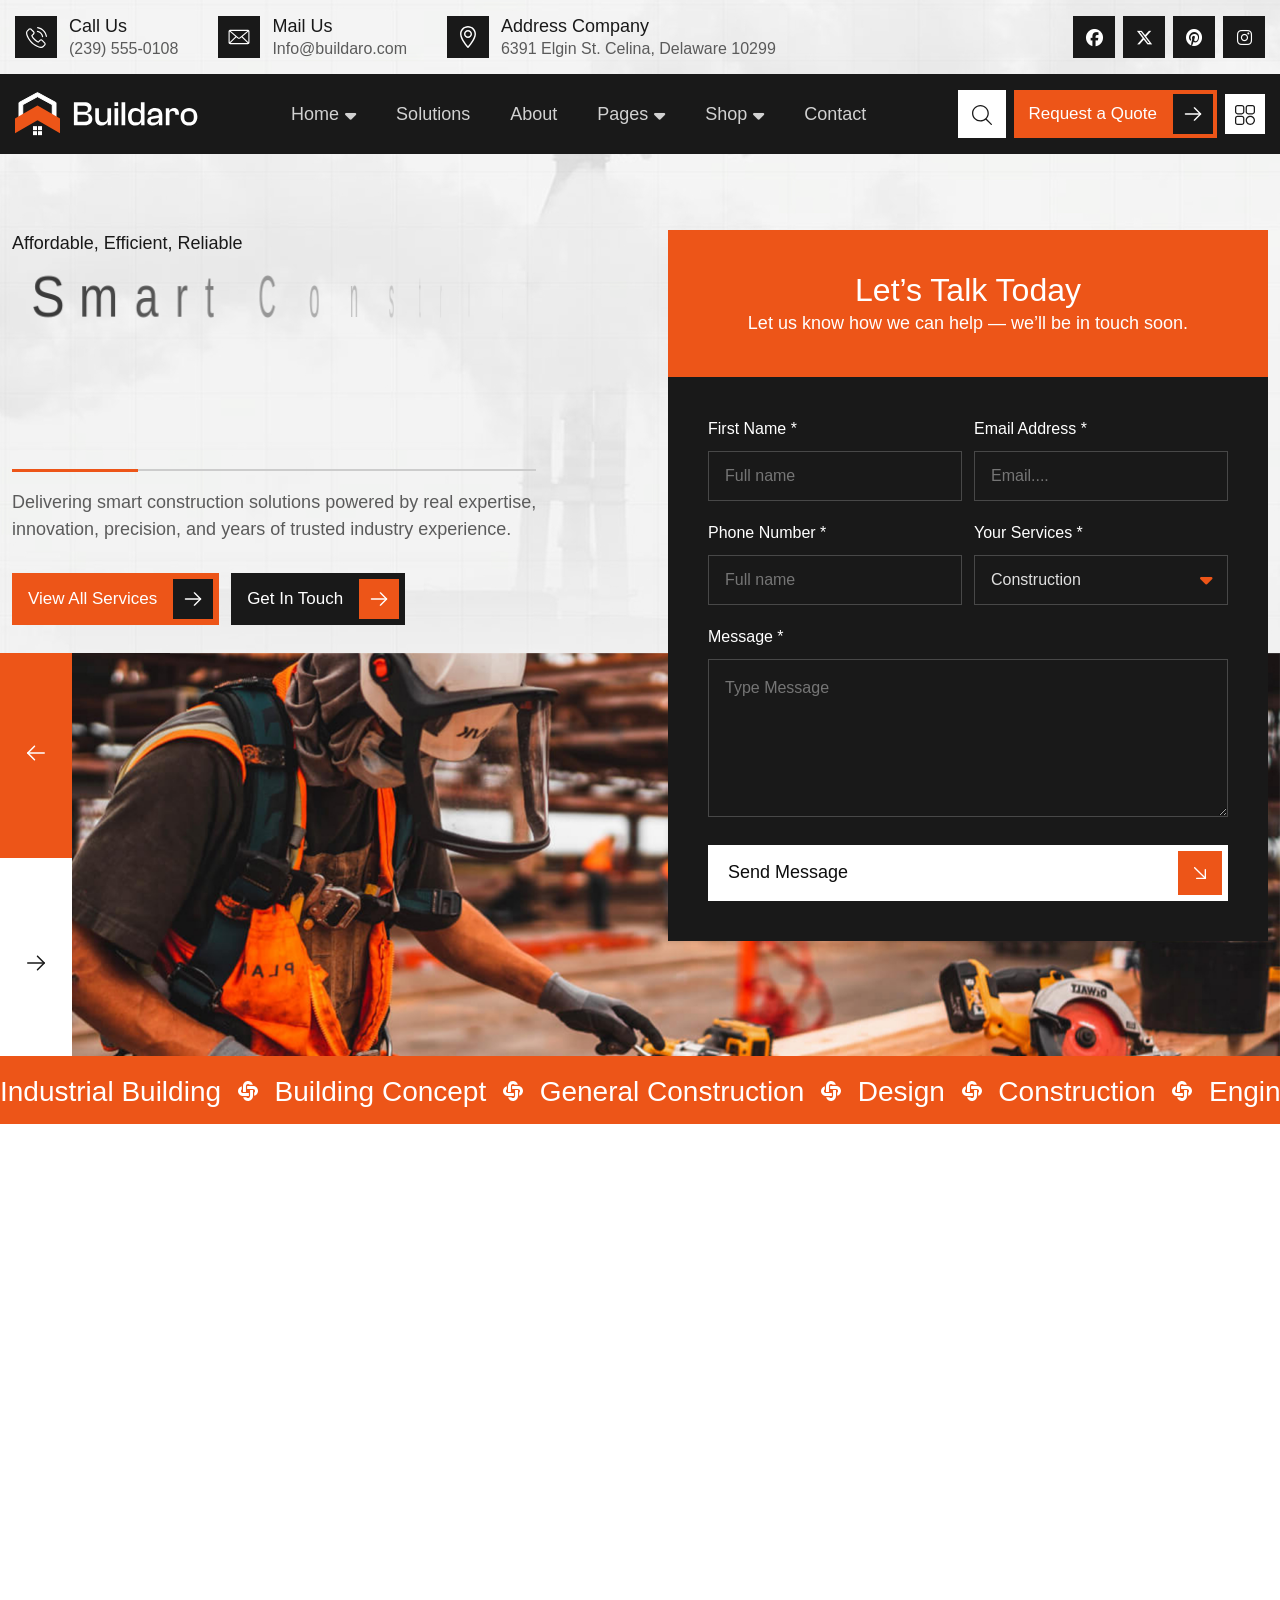
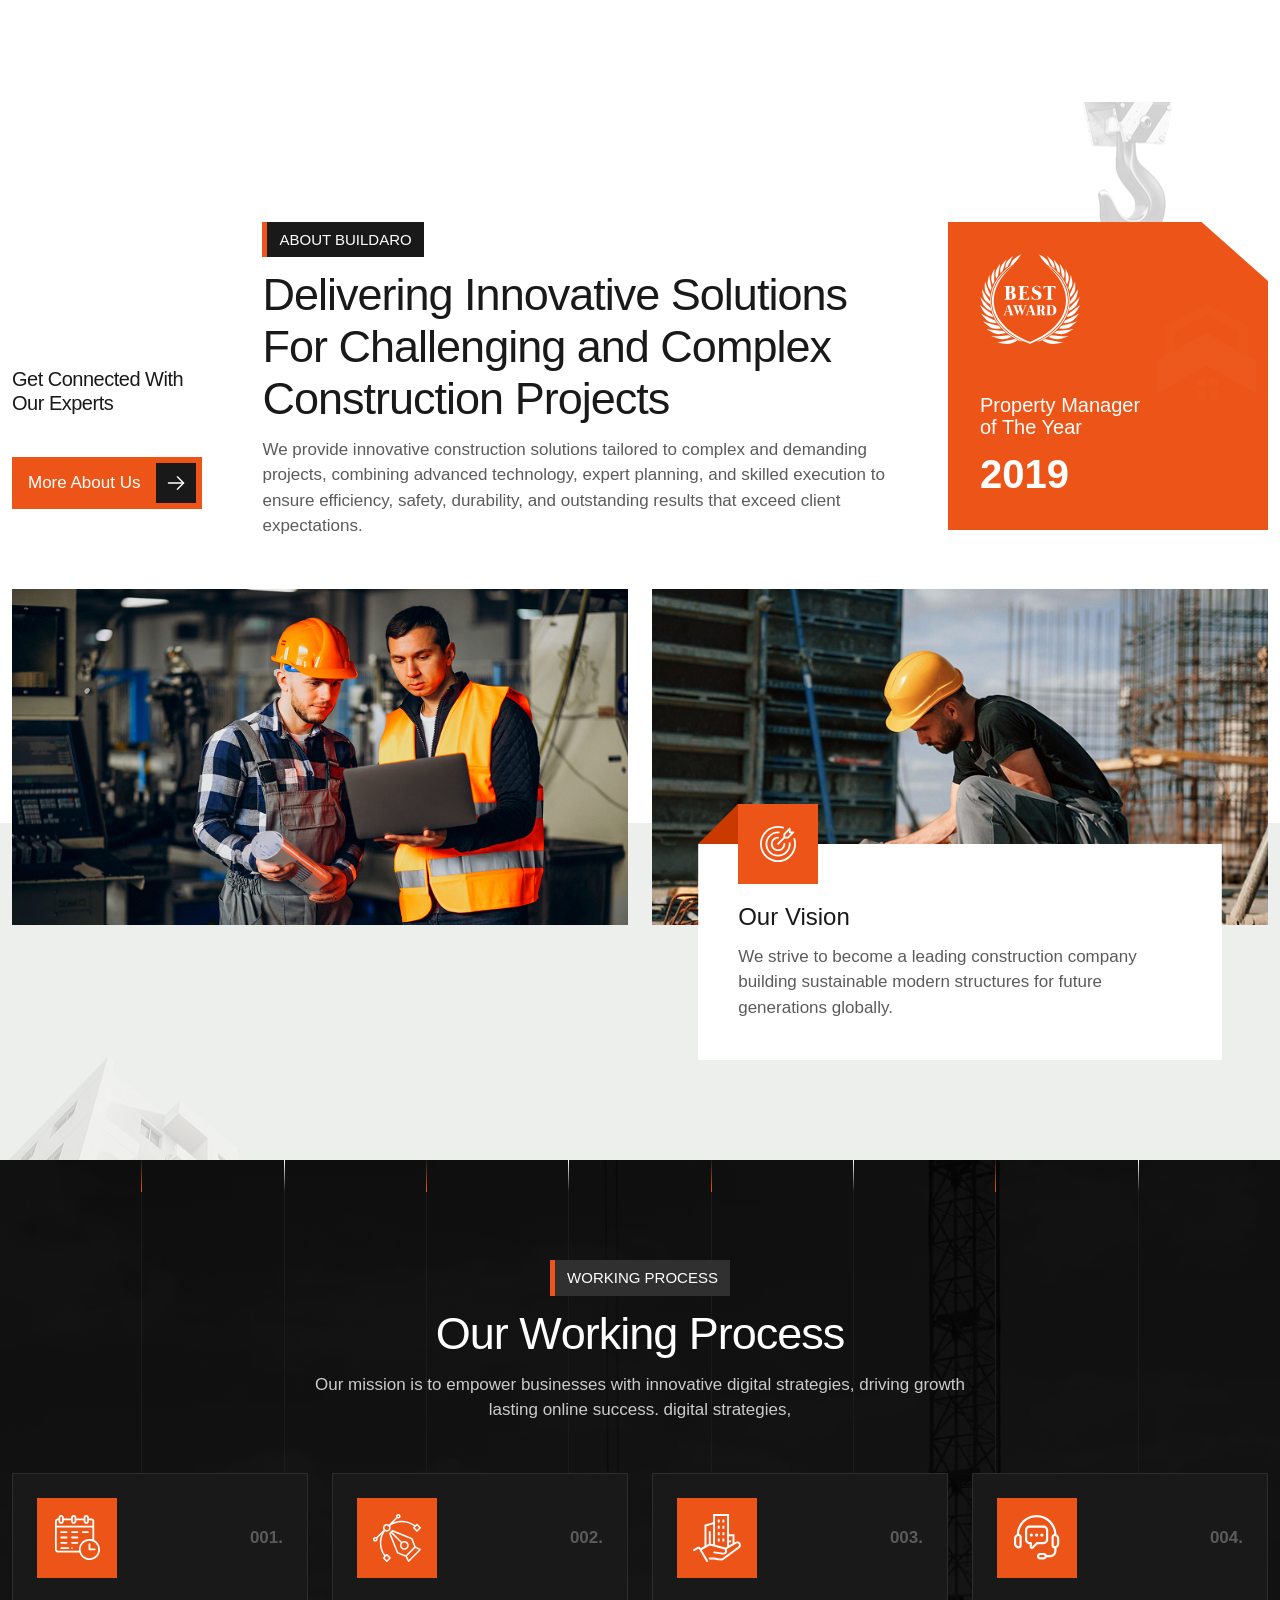
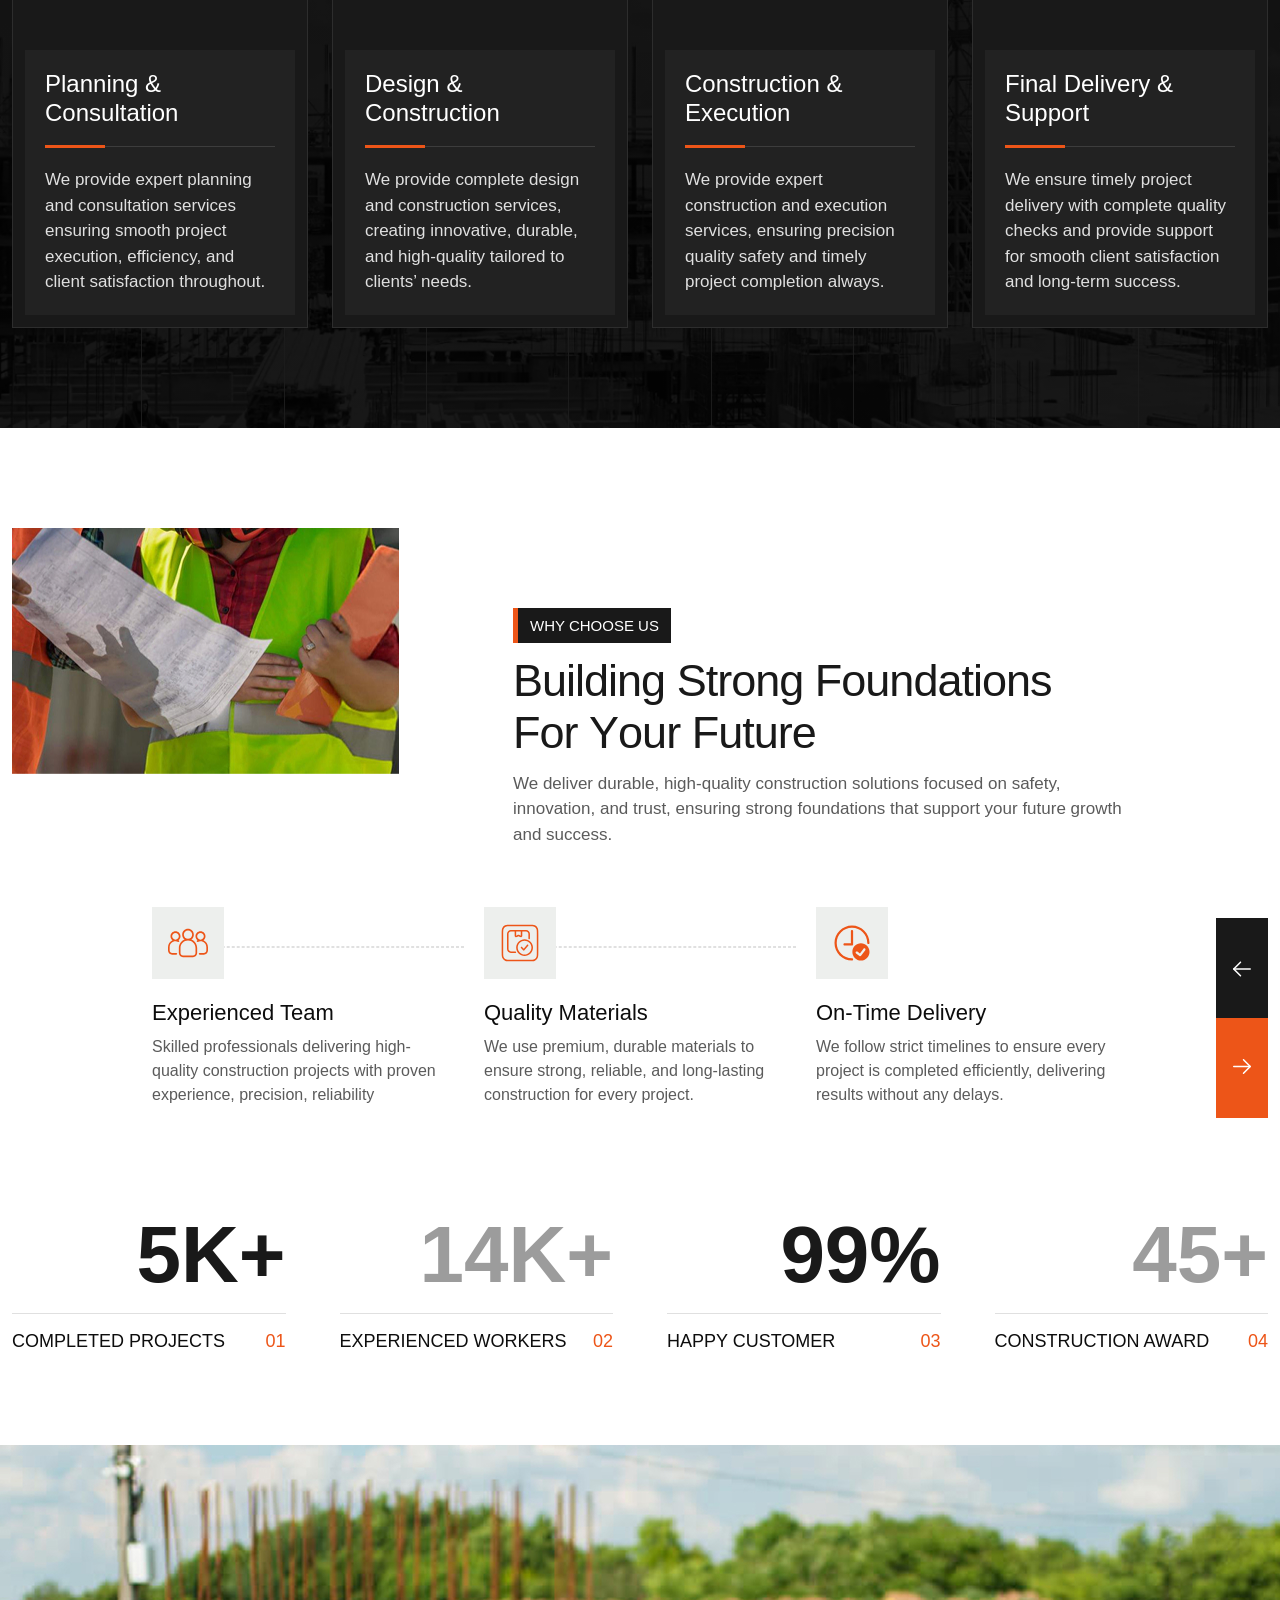
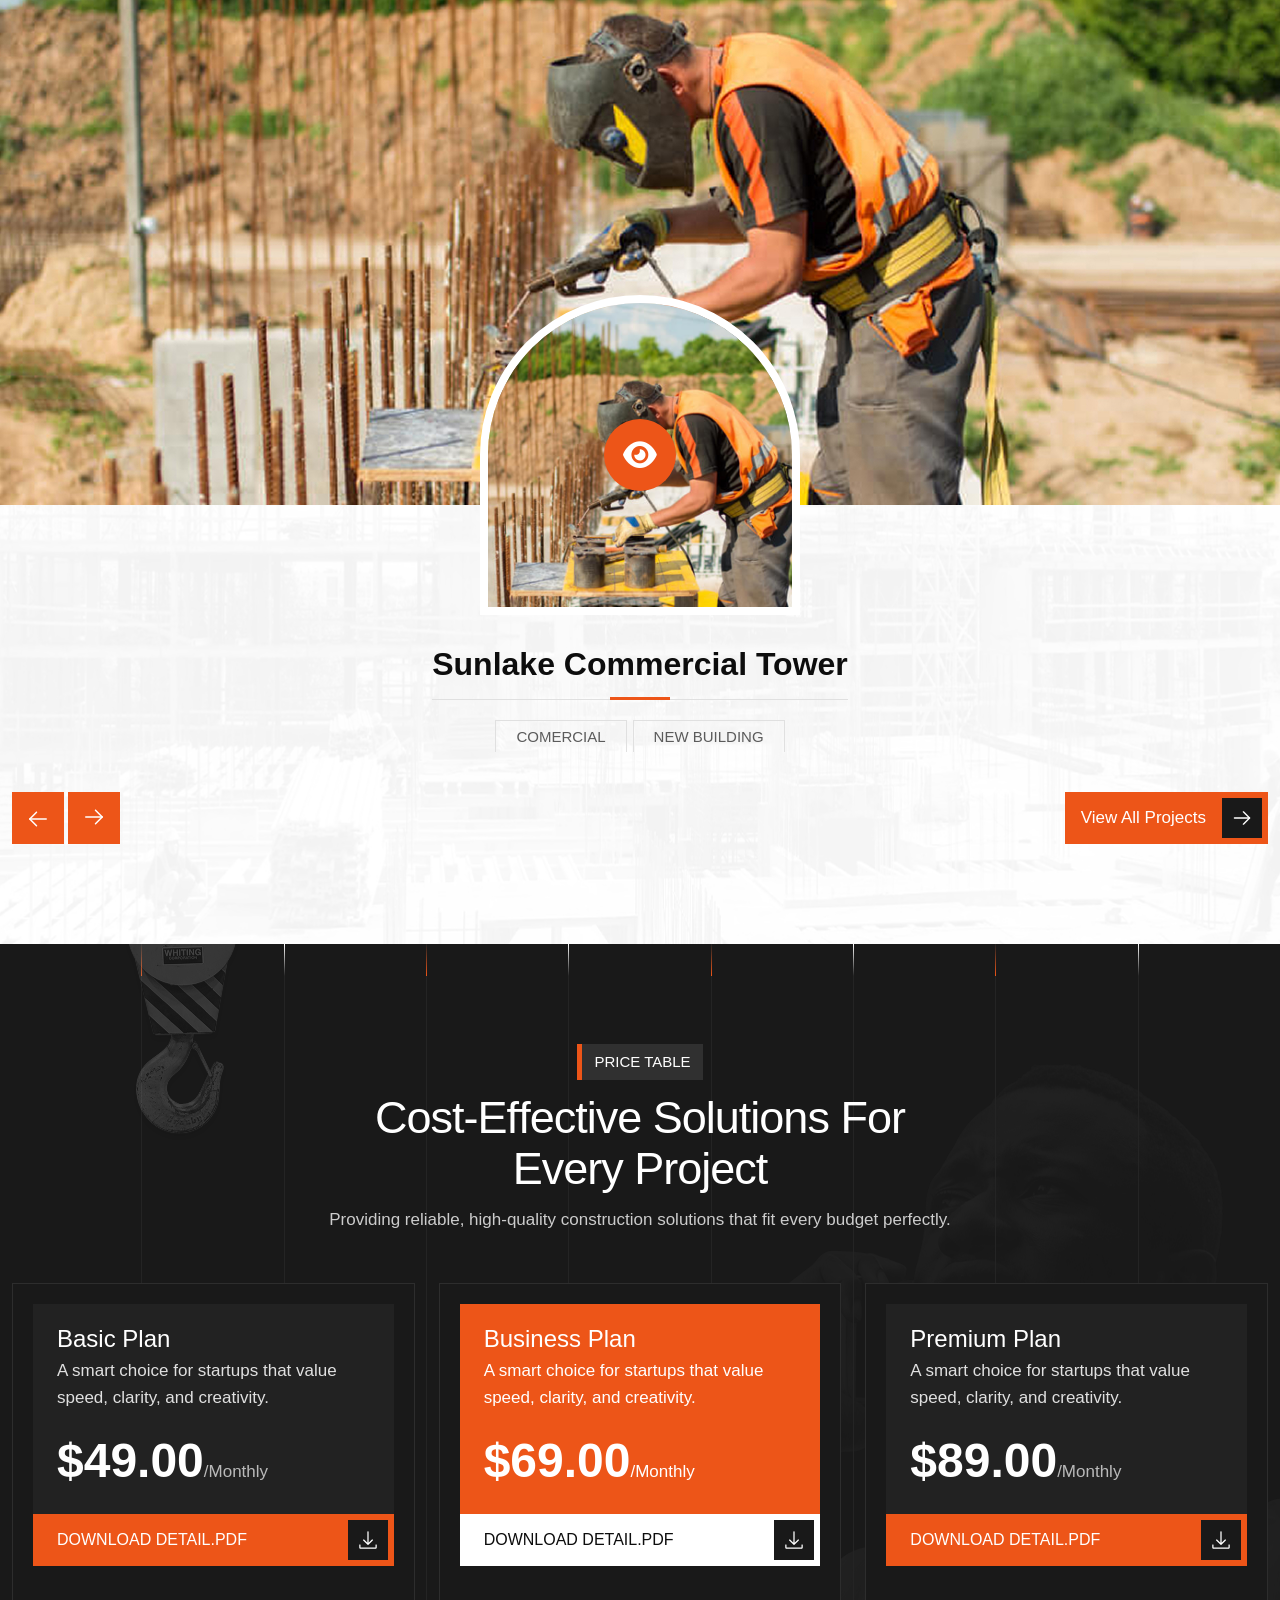
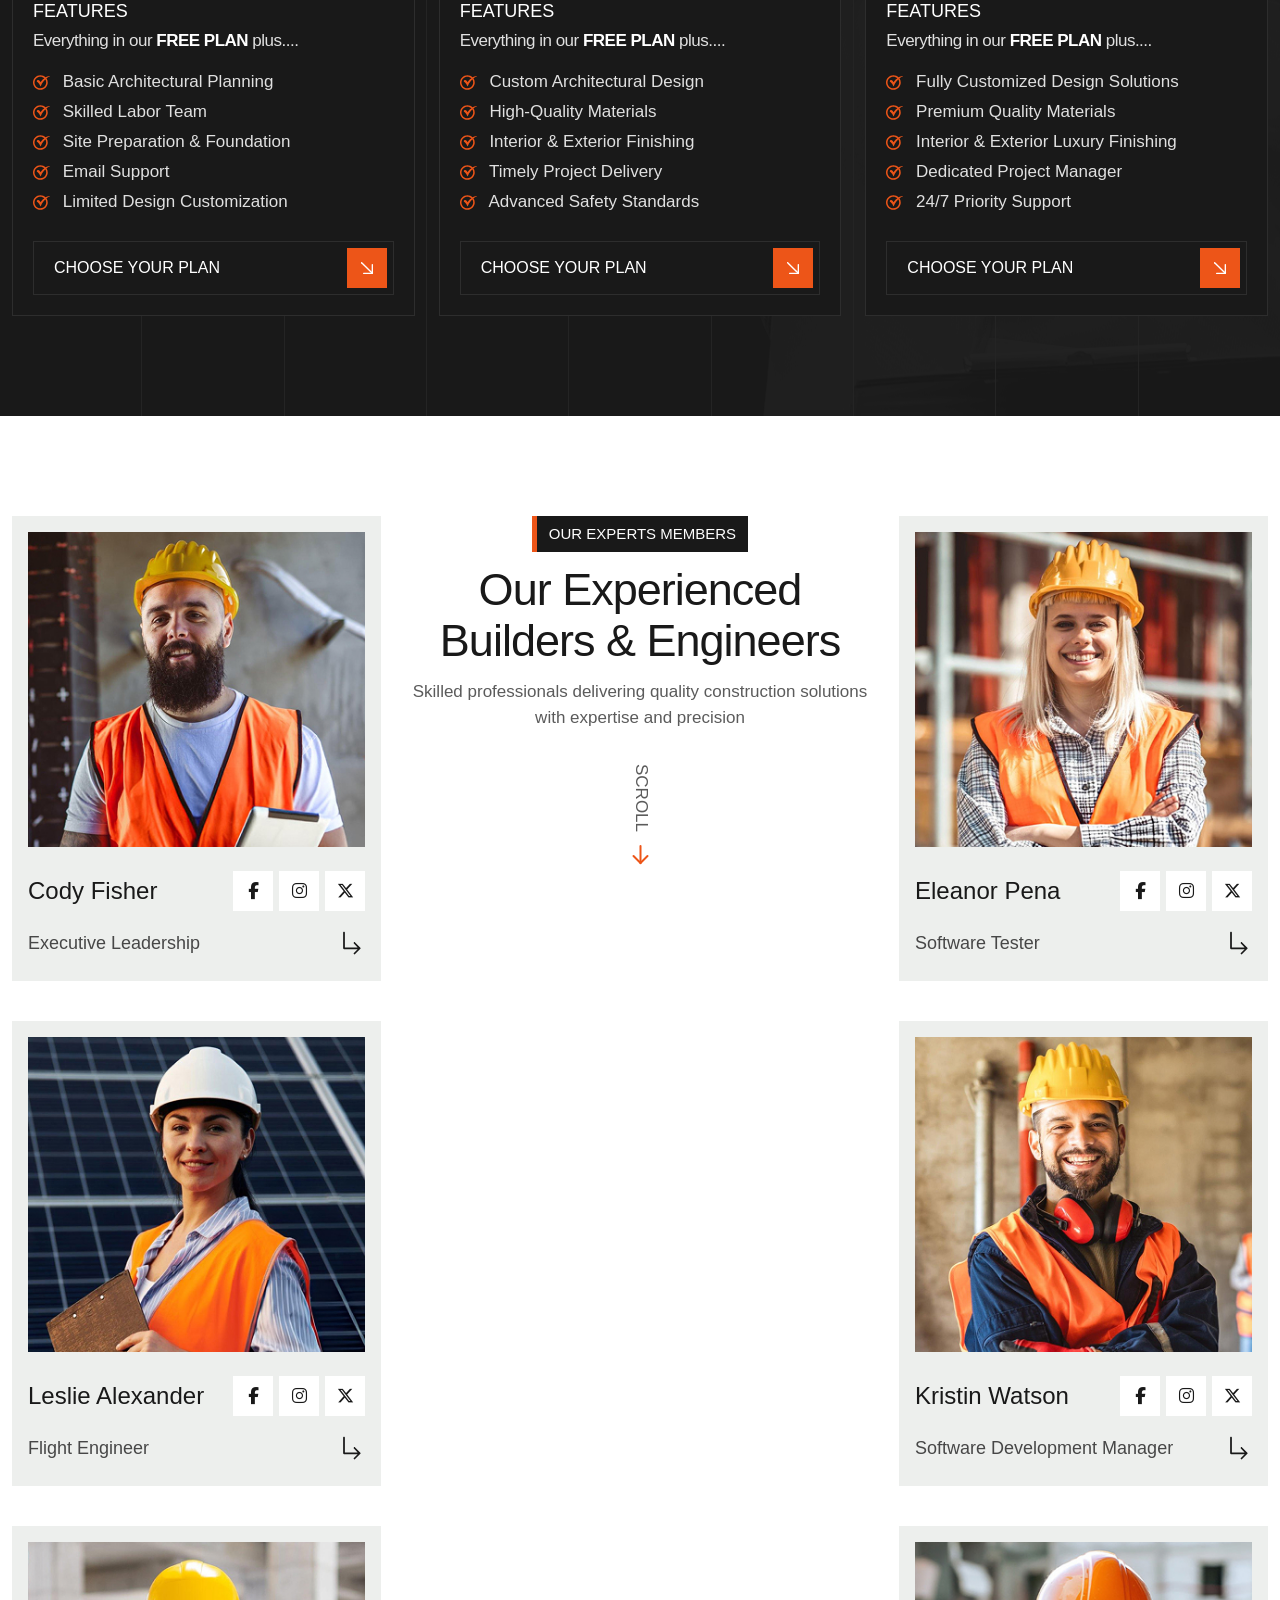
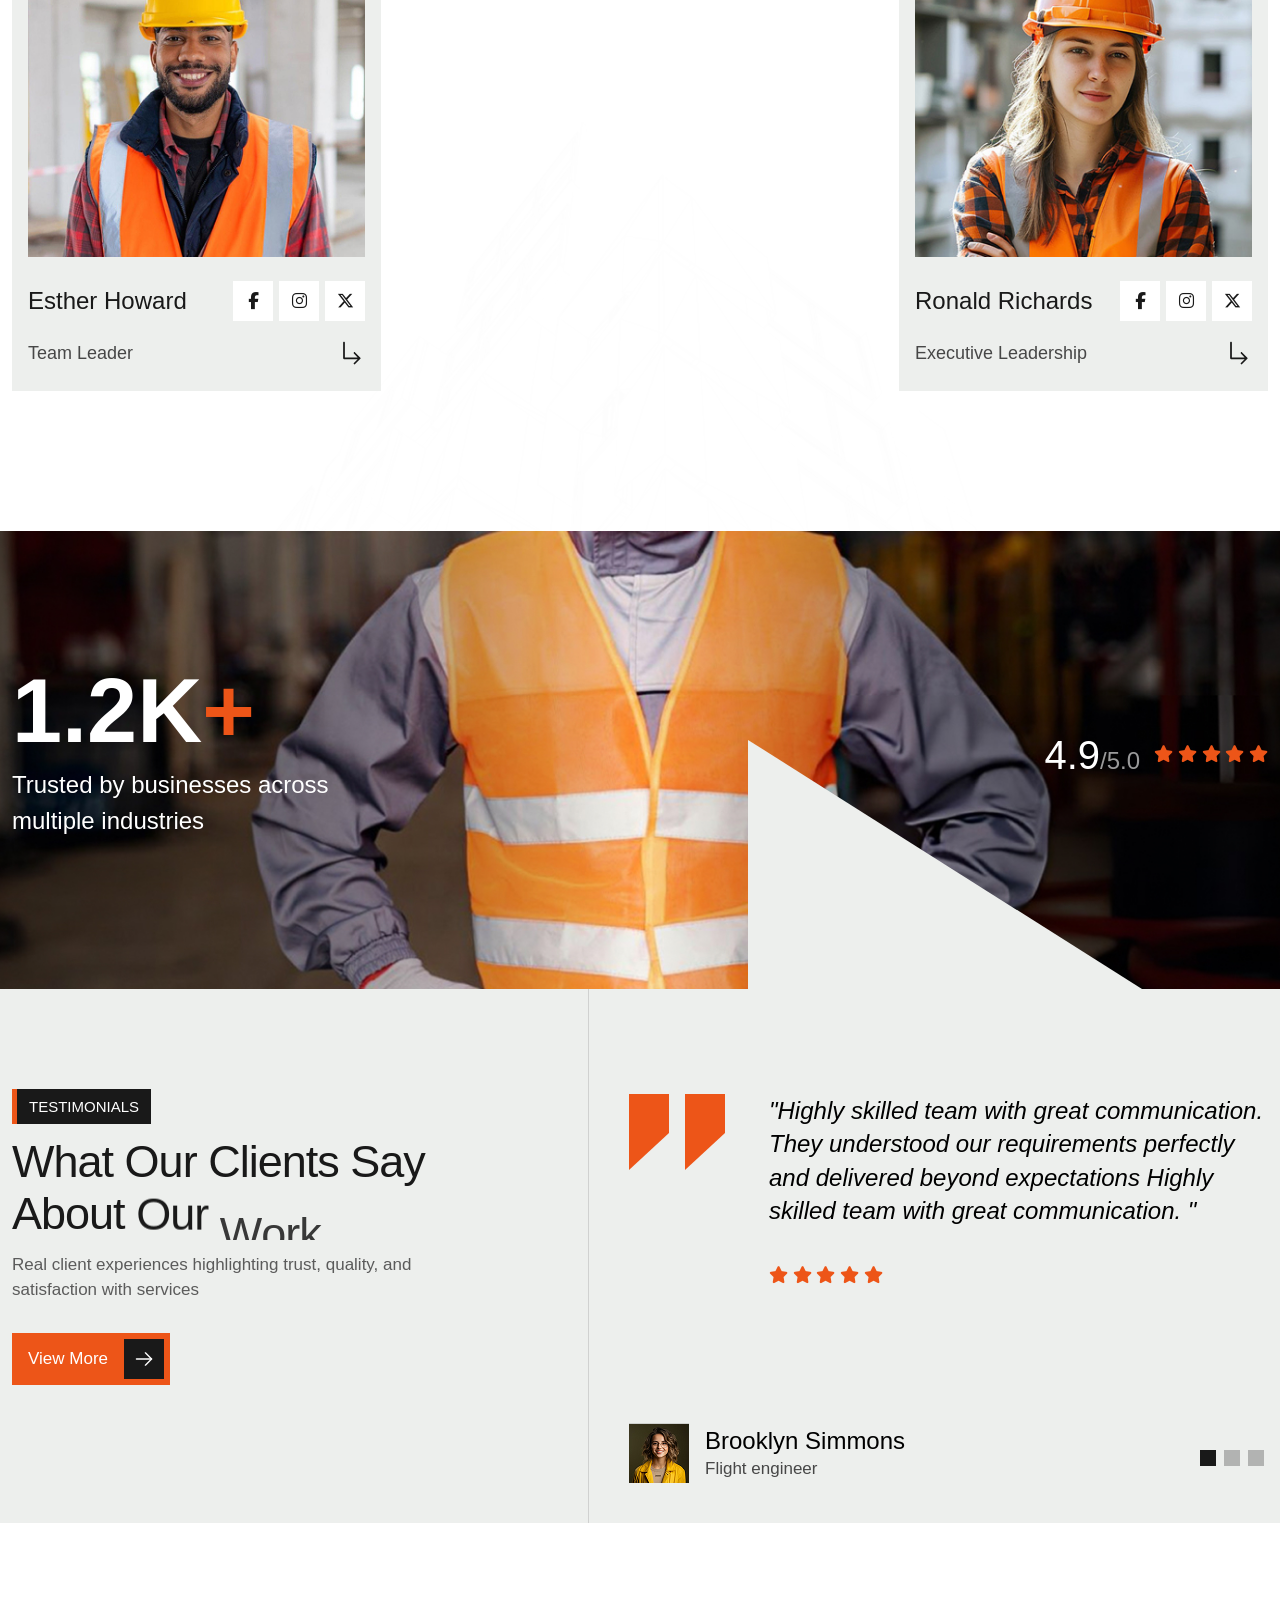
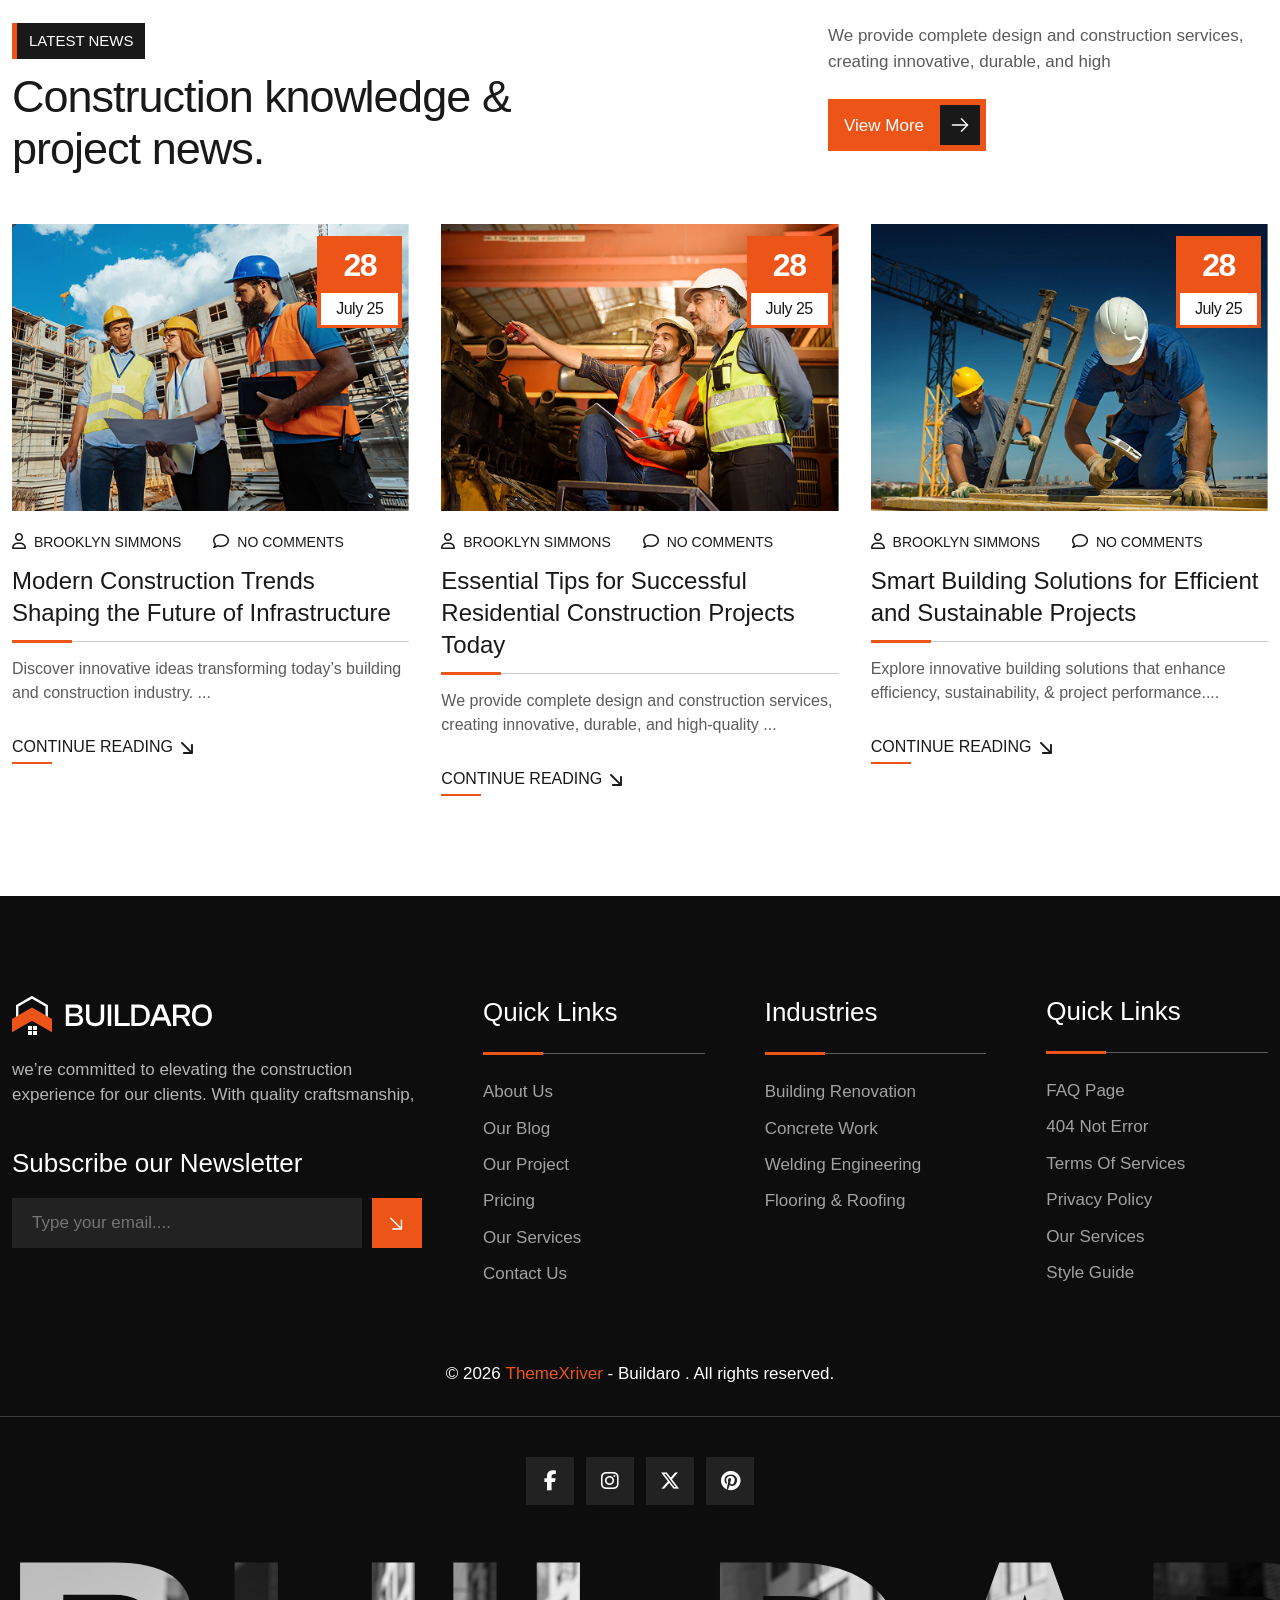
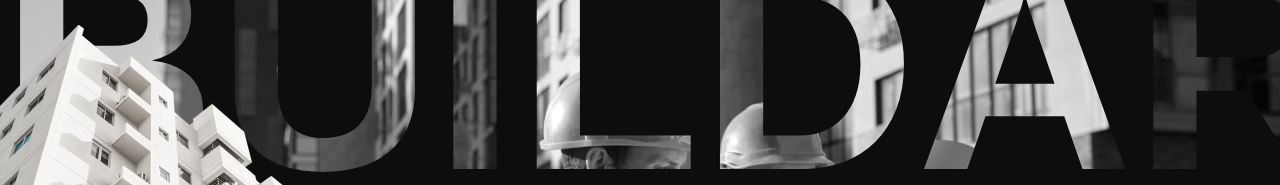
==== commit dc7ed9f1: "880 880" ====
--- a/index.html
+++ b/index.html
@@ -878,7 +878,7 @@
 						<div class="bd-pr-next d-flex justify-content-center align-items-center"><i><img src="assets/img/icon/arrow3.svg" alt=""></i></div>
 						<div class="bd-pr-prev d-flex justify-content-center align-items-center"><i><img src="assets/img/icon/arrow3.svg" alt=""></i></div>
 					</div>
-					<div class="bd-btn1 magnetic-btn">
+					<div class="bd-btn1">
 						<a class="d-flex align-items-center" href="#">
 							<i class="icon_1"><img src="assets/img/icon/arrow.svg" alt=""></i>
 							<span>View All Projects</span>
--- a/assets/css/style.css
+++ b/assets/css/style.css
@@ -5131,7 +5131,18 @@
 /*About area*/
 /*----------------------------------------------------*/
 .bd-ab2-sec {
+  z-index: 1;
   background-color: #EDEFED;
+}
+.bd-ab2-sec .bd-ab2-shape {
+  left: 0;
+  bottom: 0;
+  z-index: -1;
+}
+@media only screen and (min-width: 768px) and (max-width: 991px), only screen and (min-width: 576px) and (max-width: 767px), only screen and (min-width: 481px) and (max-width: 575px), (max-width: 480px) {
+  .bd-ab2-sec .bd-ab2-shape {
+    display: none;
+  }
 }
 
 .bd-ab2-top .bd-sec-title {
@@ -5139,11 +5150,26 @@
 }
 .bd-ab2-top .item-desc {
   max-width: 505px;
+}
+
+.bd-ab2-content {
+  gap: 24px;
+}
+@media only screen and (min-width: 768px) and (max-width: 991px), only screen and (min-width: 576px) and (max-width: 767px), only screen and (min-width: 481px) and (max-width: 575px), (max-width: 480px) {
+  .bd-ab2-content {
+    -ms-flex-wrap: wrap;
+        flex-wrap: wrap;
+  }
 }
 
 .bd-ab2-tab-btn {
   width: 100%;
   max-width: 240px;
+}
+@media only screen and (min-width: 768px) and (max-width: 991px), only screen and (min-width: 576px) and (max-width: 767px), only screen and (min-width: 481px) and (max-width: 575px), (max-width: 480px) {
+  .bd-ab2-tab-btn {
+    max-width: 100%;
+  }
 }
 .bd-ab2-tab-btn .nav-item {
   width: 100%;
@@ -5164,6 +5190,1673 @@
 .bd-ab2-tab-btn .nav-item .nav-link:is(.active) {
   color: #fff;
   background-color: var(--bd-prime-c);
+}
+
+.bd-ab2-tab-content {
+  width: 100%;
+  max-width: 1296px;
+}
+
+.bd-ab2-tab-details {
+  gap: 24px;
+  display: -ms-grid;
+  display: grid;
+  -ms-grid-columns: 1fr 24px 1fr;
+  grid-template-columns: 1fr 1fr;
+}
+@media only screen and (min-width: 576px) and (max-width: 767px), only screen and (min-width: 481px) and (max-width: 575px), (max-width: 480px) {
+  .bd-ab2-tab-details {
+    -ms-grid-columns: 1fr;
+    grid-template-columns: 1fr;
+  }
+}
+.bd-ab2-tab-details .item-text-icon {
+  z-index: 1;
+  padding: 48px;
+  overflow: hidden;
+  background-color: var(--bd-title-color);
+}
+@media (max-width: 480px) {
+  .bd-ab2-tab-details .item-text-icon {
+    padding: 30px;
+  }
+}
+.bd-ab2-tab-details .item-text-icon .ab2-shape {
+  right: 0;
+  top: -60px;
+  z-index: -1;
+}
+.bd-ab2-tab-details .item-text-icon .item-icon {
+  width: 80px;
+  height: 80px;
+  margin-bottom: 40px;
+  background-color: var(--bd-prime-c);
+}
+.bd-ab2-tab-details .item-text-icon .item-text h3 {
+  color: #fff;
+  font-size: 24px;
+  line-height: 1.2;
+  font-weight: 500;
+  position: relative;
+  margin-bottom: 20px;
+  padding-bottom: 20px;
+}
+.bd-ab2-tab-details .item-text-icon .item-text h3:before {
+  left: 0;
+  bottom: 0;
+  width: 100%;
+  height: 1px;
+  content: "";
+  position: absolute;
+  background-color: rgba(204, 204, 204, 0.6);
+  -webkit-transition: all 300ms ease-in-out;
+  transition: all 300ms ease-in-out;
+}
+.bd-ab2-tab-details .item-text-icon .item-text h3:after {
+  left: 0;
+  bottom: -1px;
+  height: 3px;
+  content: "";
+  width: 60px;
+  position: absolute;
+  background-color: var(--bd-prime-c);
+  -webkit-transition: all 300ms ease-in-out;
+  transition: all 300ms ease-in-out;
+}
+.bd-ab2-tab-details .item-text-icon .item-text p {
+  color: #E0E0E0;
+}
+
+.bd-ab2-bottom {
+  gap: 15px 30px;
+  margin-top: 48px;
+  padding-top: 22px;
+  border-top: 1px solid #D4D4D4;
+}
+@media only screen and (min-width: 576px) and (max-width: 767px), only screen and (min-width: 481px) and (max-width: 575px), (max-width: 480px) {
+  .bd-ab2-bottom {
+    -ms-flex-wrap: wrap;
+        flex-wrap: wrap;
+  }
+}
+.bd-ab2-bottom .item-text {
+  width: 100%;
+  max-width: 528px;
+}
+.bd-ab2-bottom .item-btn-grp {
+  gap: 12px;
+  width: 100%;
+  display: -ms-grid;
+  display: grid;
+  max-width: 636px;
+  -ms-grid-columns: 1fr 12px 1fr;
+  grid-template-columns: 1fr 1fr;
+}
+@media only screen and (min-width: 576px) and (max-width: 767px), only screen and (min-width: 481px) and (max-width: 575px), (max-width: 480px) {
+  .bd-ab2-bottom .item-btn-grp {
+    -ms-grid-columns: 1fr;
+    grid-template-columns: 1fr;
+  }
+}
+.bd-ab2-bottom .item-btn-grp .btn_1 {
+  padding: 6px 6px 6px 18px;
+  background-color: var(--bd-prime-c);
+}
+.bd-ab2-bottom .item-btn-grp .btn_1 span {
+  color: #fff;
+  font-family: var(--bd-heading);
+}
+.bd-ab2-bottom .item-btn-grp .btn_1 i {
+  width: 40px;
+  height: 40px;
+  display: -webkit-box;
+  display: -ms-flexbox;
+  display: flex;
+  -webkit-box-align: center;
+      -ms-flex-align: center;
+          align-items: center;
+  -webkit-box-pack: center;
+      -ms-flex-pack: center;
+          justify-content: center;
+  background-color: var(--bd-title-color);
+}
+.bd-ab2-bottom .item-btn-grp .btn_2 {
+  gap: 8px;
+}
+.bd-ab2-bottom .item-btn-grp .btn_2 span {
+  width: 80%;
+  height: 100%;
+  display: -webkit-box;
+  display: -ms-flexbox;
+  display: flex;
+  font-size: 18px;
+  padding: 5px 18px;
+  -webkit-box-align: center;
+      -ms-flex-align: center;
+          align-items: center;
+  background-color: #E0E0E0;
+  color: var(--bd-title-color);
+  font-family: var(--bd-heading);
+}
+@media only screen and (min-width: 576px) and (max-width: 767px), only screen and (min-width: 481px) and (max-width: 575px), (max-width: 480px) {
+  .bd-ab2-bottom .item-btn-grp .btn_2 span {
+    width: 100%;
+  }
+}
+.bd-ab2-bottom .item-btn-grp .btn_2 i {
+  color: #fff;
+  width: 52px;
+  height: 52px;
+  display: -webkit-box;
+  display: -ms-flexbox;
+  display: flex;
+  -webkit-box-align: center;
+      -ms-flex-align: center;
+          align-items: center;
+  -webkit-box-pack: center;
+      -ms-flex-pack: center;
+          justify-content: center;
+  background-color: var(--bd-title-color);
+}
+
+/*---------------------------------------------------- */
+/*Service area*/
+/*----------------------------------------------------*/
+.bd-ser2-sec {
+  z-index: 1;
+}
+.bd-ser2-sec:before {
+  top: 0;
+  left: 0;
+  z-index: -1;
+  width: 100%;
+  height: 100%;
+  content: "";
+  opacity: 0.9;
+  position: absolute;
+  background: -webkit-gradient(linear, left top, left bottom, from(rgba(0, 0, 0, 0.8)), to(rgba(0, 0, 0, 0.72)));
+  background: linear-gradient(180deg, rgba(0, 0, 0, 0.8) 0%, rgba(0, 0, 0, 0.72) 100%);
+}
+.bd-ser2-sec .bd-ser2-build {
+  right: 0;
+  bottom: 0;
+}
+.bd-ser2-sec .line_animation {
+  top: 0;
+  left: 0%;
+  z-index: -1;
+  width: 100%;
+  height: 100%;
+  position: absolute;
+  display: -webkit-box;
+  display: -ms-flexbox;
+  display: flex;
+  -webkit-box-pack: space-evenly;
+      -ms-flex-pack: space-evenly;
+          justify-content: space-evenly;
+}
+.bd-ser2-sec .line_animation .line_area {
+  width: 1px;
+  height: 100%;
+  position: relative;
+  background: #242424;
+}
+.bd-ser2-sec .line_animation .line_area:before {
+  width: 1px;
+  right: 0px;
+  content: "";
+  height: 32px;
+  position: absolute;
+  background-image: -webkit-gradient(linear, left top, left bottom, from(#fff), to(rgba(194, 157, 104, 0)));
+  background-image: linear-gradient(-180deg, #fff 0%, rgba(194, 157, 104, 0) 100%);
+}
+.bd-ser2-sec .line_animation .line_area:nth-child(even):before {
+  -webkit-animation: line_animation 10s linear infinite;
+          animation: line_animation 10s linear infinite;
+}
+.bd-ser2-sec .line_animation .line_area:nth-child(odd):before {
+  background-image: -webkit-gradient(linear, left bottom, left top, from(var(--bd-prime-c)), to(rgba(194, 157, 104, 0)));
+  background-image: linear-gradient(360deg, var(--bd-prime-c) 0%, rgba(194, 157, 104, 0) 100%);
+  -webkit-animation: line_animation_2 10s linear infinite;
+          animation: line_animation_2 10s linear infinite;
+}
+.bd-ser2-sec .line_animation .line_area:nth-child(1):before {
+  -webkit-animation-delay: -1s;
+          animation-delay: -1s;
+}
+.bd-ser2-sec .line_animation .line_area:nth-child(2):before {
+  -webkit-animation-delay: -3s;
+          animation-delay: -3s;
+}
+.bd-ser2-sec .line_animation .line_area:nth-child(3):before {
+  -webkit-animation-delay: -6s;
+          animation-delay: -6s;
+}
+.bd-ser2-sec .line_animation .line_area:nth-child(4):before {
+  -webkit-animation-delay: -2s;
+          animation-delay: -2s;
+}
+.bd-ser2-sec .line_animation .line_area:nth-child(5):before {
+  -webkit-animation-delay: -5s;
+          animation-delay: -5s;
+}
+.bd-ser2-sec .bd-sec-title .sec_title {
+  color: #fff;
+}
+.bd-ser2-sec .bd-sec-title p {
+  opacity: 0.9;
+  color: #E0E0E0;
+  margin: 0 auto;
+  max-width: 750px;
+}
+
+.bd-ser2-content {
+  gap: 12px;
+  height: 460px;
+  display: -webkit-box;
+  display: -ms-flexbox;
+  display: flex;
+}
+@media only screen and (min-width: 1200px) and (max-width: 1399px), only screen and (min-width: 992px) and (max-width: 1199px), only screen and (min-width: 768px) and (max-width: 991px), only screen and (min-width: 576px) and (max-width: 767px), only screen and (min-width: 481px) and (max-width: 575px), (max-width: 480px) {
+  .bd-ser2-content {
+    height: auto;
+  }
+}
+@media only screen and (min-width: 768px) and (max-width: 991px), only screen and (min-width: 576px) and (max-width: 767px), only screen and (min-width: 481px) and (max-width: 575px), (max-width: 480px) {
+  .bd-ser2-content {
+    -ms-flex-wrap: wrap;
+        flex-wrap: wrap;
+  }
+}
+
+.bd-ser2-item {
+  width: 100%;
+  height: 340px;
+  padding: 24px;
+  overflow: hidden;
+  max-width: 384px;
+  background-color: #222222;
+  border-top: 3px solid #323232;
+  -webkit-transition: all 700ms ease-in-out;
+  transition: all 700ms ease-in-out;
+}
+@media only screen and (min-width: 1200px) and (max-width: 1399px), only screen and (min-width: 992px) and (max-width: 1199px), only screen and (min-width: 768px) and (max-width: 991px), only screen and (min-width: 576px) and (max-width: 767px), only screen and (min-width: 481px) and (max-width: 575px), (max-width: 480px) {
+  .bd-ser2-item {
+    max-width: 100%;
+    height: auto;
+  }
+}
+.bd-ser2-item .bd-s2-shape {
+  right: -20%;
+  width: 175px;
+  bottom: -10%;
+  height: 165px;
+  -webkit-transition: all 500ms ease-in-out;
+  transition: all 500ms ease-in-out;
+}
+.bd-ser2-item .item-top .item-serial {
+  color: #5B5B5B;
+  font-size: 24px;
+  font-weight: 600;
+  font-family: var(--bd-heading);
+}
+.bd-ser2-item .item-top .item-icon {
+  width: 72px;
+  height: 72px;
+  background-color: var(--bd-prime-c);
+}
+.bd-ser2-item .item-text {
+  margin-top: 30px;
+}
+.bd-ser2-item .item-text h3 {
+  opacity: 0;
+  color: #fff;
+  font-size: 32px;
+  font-weight: 500;
+  line-height: 1.1;
+  max-width: 567px;
+  position: relative;
+  margin-bottom: 24px;
+  padding-bottom: 24px;
+  visibility: hidden;
+  -webkit-transition: all 600ms ease-in-out;
+  transition: all 600ms ease-in-out;
+}
+@media only screen and (min-width: 1200px) and (max-width: 1399px), only screen and (min-width: 992px) and (max-width: 1199px), only screen and (min-width: 768px) and (max-width: 991px), only screen and (min-width: 576px) and (max-width: 767px), only screen and (min-width: 481px) and (max-width: 575px), (max-width: 480px) {
+  .bd-ser2-item .item-text h3 {
+    opacity: 1;
+    visibility: visible;
+  }
+}
+@media only screen and (min-width: 768px) and (max-width: 991px), only screen and (min-width: 576px) and (max-width: 767px), only screen and (min-width: 481px) and (max-width: 575px), (max-width: 480px) {
+  .bd-ser2-item .item-text h3 {
+    font-size: 24px;
+  }
+}
+.bd-ser2-item .item-text h3:before {
+  left: 0;
+  bottom: 0;
+  width: 100%;
+  height: 1px;
+  content: "";
+  position: absolute;
+  background-color: rgba(255, 255, 255, 0.3);
+  -webkit-transition: all 300ms ease-in-out;
+  transition: all 300ms ease-in-out;
+}
+.bd-ser2-item .item-text h3:after {
+  left: 0;
+  bottom: -1px;
+  height: 3px;
+  content: "";
+  width: 60px;
+  position: absolute;
+  background-color: var(--bd-prime-c);
+  -webkit-transition: all 300ms ease-in-out;
+  transition: all 300ms ease-in-out;
+}
+.bd-ser2-item .item-text p {
+  opacity: 0;
+  color: #E0E0E0;
+  max-width: 567px;
+  line-height: 1.5;
+  visibility: hidden;
+  padding-bottom: 0px;
+  -webkit-transition: all 600ms ease-in-out;
+  transition: all 600ms ease-in-out;
+}
+@media only screen and (min-width: 1200px) and (max-width: 1399px), only screen and (min-width: 992px) and (max-width: 1199px), only screen and (min-width: 768px) and (max-width: 991px), only screen and (min-width: 576px) and (max-width: 767px), only screen and (min-width: 481px) and (max-width: 575px), (max-width: 480px) {
+  .bd-ser2-item .item-text p {
+    opacity: 1;
+    visibility: visible;
+    padding-bottom: 50px;
+  }
+}
+.bd-ser2-item .item-text .read_more {
+  width: 50px;
+  height: 50px;
+  display: -webkit-box;
+  display: -ms-flexbox;
+  display: flex;
+  -webkit-box-align: center;
+      -ms-flex-align: center;
+          align-items: center;
+  background-color: #323232;
+  -webkit-box-pack: center;
+      -ms-flex-pack: center;
+          justify-content: center;
+  -webkit-transform: translateY(-55px);
+          transform: translateY(-55px);
+  -webkit-transition: all 800ms ease-in-out;
+  transition: all 800ms ease-in-out;
+}
+.bd-ser2-item .item-text .read_more svg path {
+  fill: #fff;
+  -webkit-transition: all 500ms ease-in-out;
+  transition: all 500ms ease-in-out;
+}
+@media only screen and (min-width: 1200px) and (max-width: 1399px), only screen and (min-width: 992px) and (max-width: 1199px), only screen and (min-width: 768px) and (max-width: 991px), only screen and (min-width: 576px) and (max-width: 767px), only screen and (min-width: 481px) and (max-width: 575px), (max-width: 480px) {
+  .bd-ser2-item .item-text .read_more {
+    -webkit-transform: translateY(0px);
+            transform: translateY(0px);
+  }
+}
+.bd-ser2-item:is(.active) {
+  height: 460px;
+  max-width: 768px;
+  border-top: 3px solid #ED5518;
+}
+@media only screen and (min-width: 1200px) and (max-width: 1399px), only screen and (min-width: 992px) and (max-width: 1199px), only screen and (min-width: 768px) and (max-width: 991px), only screen and (min-width: 576px) and (max-width: 767px), only screen and (min-width: 481px) and (max-width: 575px), (max-width: 480px) {
+  .bd-ser2-item:is(.active) {
+    height: auto;
+    max-width: 100%;
+  }
+}
+.bd-ser2-item:is(.active) .bd-s2-shape {
+  width: 332px;
+  height: 310px;
+}
+.bd-ser2-item:is(.active) .item-text h3, .bd-ser2-item:is(.active) .item-text p {
+  opacity: 1;
+  visibility: visible;
+}
+.bd-ser2-item:is(.active) .item-text p {
+  padding-bottom: 85px;
+}
+@media only screen and (min-width: 1200px) and (max-width: 1399px), only screen and (min-width: 992px) and (max-width: 1199px), only screen and (min-width: 768px) and (max-width: 991px), only screen and (min-width: 576px) and (max-width: 767px), only screen and (min-width: 481px) and (max-width: 575px), (max-width: 480px) {
+  .bd-ser2-item:is(.active) .item-text p {
+    padding-bottom: 50px;
+  }
+}
+.bd-ser2-item:is(.active) .item-text .read_more {
+  background-color: #fff;
+  -webkit-transform: translateY(0px);
+          transform: translateY(0px);
+}
+.bd-ser2-item:is(.active) .item-text .read_more svg path {
+  fill: var(--bd-title-color);
+}
+
+/*---------------------------------------------------- */
+/*Project area*/
+/*----------------------------------------------------*/
+.bd-pro2-sec {
+  z-index: 1;
+}
+.bd-pro2-sec:before {
+  left: 0;
+  bottom: 0;
+  content: "";
+  z-index: -1;
+  width: 100%;
+  height: 100%;
+  max-height: 462px;
+  position: absolute;
+  background-color: #EDEFED;
+}
+.bd-pro2-sec .bd-sec-title {
+  margin: 0 auto;
+  max-width: 770px;
+}
+
+.bd-pro2-slider {
+  width: 164.5%;
+  margin-left: -35%;
+}
+@media only screen and (min-width: 481px) and (max-width: 575px), (max-width: 480px) {
+  .bd-pro2-slider {
+    max-width: 100%;
+    margin-left: 0;
+  }
+}
+
+.bd-pro2-item {
+  margin: 0 auto;
+  max-width: 1031px;
+  padding-bottom: 95px;
+}
+.bd-pro2-item .item-img {
+  overflow: hidden;
+  max-height: 500px;
+}
+.bd-pro2-item .item-text {
+  left: 0;
+  right: 0;
+  opacity: 0;
+  bottom: 60px;
+  margin: 0 auto;
+  max-width: 90%;
+  visibility: hidden;
+  padding: 30px 32px;
+  position: absolute;
+  background-color: #EDEFED;
+  border-bottom: 4px solid #ED5518;
+  -webkit-transition: all 500ms ease-in-out;
+  transition: all 500ms ease-in-out;
+}
+@media only screen and (min-width: 481px) and (max-width: 575px), (max-width: 480px) {
+  .bd-pro2-item .item-text {
+    max-width: 100%;
+    position: static;
+  }
+}
+.bd-pro2-item .item-text .top_title {
+  gap: 15px;
+}
+.bd-pro2-item .item-text .top_title .item-title {
+  width: 100%;
+  max-width: 567px;
+}
+.bd-pro2-item .item-text .top_title h3 {
+  width: 100%;
+  font-size: 32px;
+  line-height: 1;
+  font-weight: 500;
+  max-width: 567px;
+  position: relative;
+  padding-bottom: 20px;
+}
+@media only screen and (min-width: 481px) and (max-width: 575px), (max-width: 480px) {
+  .bd-pro2-item .item-text .top_title h3 {
+    font-size: 24px;
+  }
+}
+.bd-pro2-item .item-text .top_title h3:before {
+  left: 0;
+  bottom: 0;
+  width: 100%;
+  height: 1px;
+  content: "";
+  opacity: 0.3;
+  position: absolute;
+  background-color: #5B5B5B;
+  -webkit-transition: all 300ms ease-in-out;
+  transition: all 300ms ease-in-out;
+}
+.bd-pro2-item .item-text .top_title h3:after {
+  left: 0;
+  bottom: -1px;
+  height: 3px;
+  content: "";
+  width: 60px;
+  position: absolute;
+  background-color: var(--bd-prime-c);
+  -webkit-transition: all 300ms ease-in-out;
+  transition: all 300ms ease-in-out;
+}
+.bd-pro2-item .item-text .top_title .arrow_btn {
+  width: 60px;
+  height: 60px;
+  background-color: var(--bd-prime-c);
+}
+.bd-pro2-item .item-text .top_title .arrow_btn i {
+  -webkit-transform: rotate(-45deg);
+          transform: rotate(-45deg);
+}
+@media only screen and (min-width: 481px) and (max-width: 575px), (max-width: 480px) {
+  .bd-pro2-item .item-text .top_title .arrow_btn {
+    display: none !important;
+  }
+}
+.bd-pro2-item .item-text p {
+  max-width: 567px;
+  padding-top: 15px;
+}
+
+.swiper-slide-active .bd-pro2-item .item-text {
+  bottom: 0;
+  opacity: 1;
+  visibility: visible;
+}
+
+@media only screen and (min-width: 768px) and (max-width: 991px), only screen and (min-width: 576px) and (max-width: 767px), only screen and (min-width: 481px) and (max-width: 575px), (max-width: 480px) {
+  .bd-pro2-nav {
+    display: -webkit-box;
+    display: -ms-flexbox;
+    display: flex;
+    margin-top: 40px;
+    -webkit-box-pack: center;
+        -ms-flex-pack: center;
+            justify-content: center;
+  }
+}
+.bd-pro2-nav .bd-pro2-right,
+.bd-pro2-nav .bd-pro2-left {
+  z-index: 1;
+  width: 64px;
+  bottom: 0px;
+  height: 320px;
+  display: -webkit-box;
+  display: -ms-flexbox;
+  display: flex;
+  position: absolute;
+  -webkit-box-align: center;
+      -ms-flex-align: center;
+          align-items: center;
+  -webkit-box-pack: center;
+      -ms-flex-pack: center;
+          justify-content: center;
+  -webkit-transition: all 500ms ease-in-out;
+  transition: all 500ms ease-in-out;
+  background-color: var(--bd-title-color);
+}
+@media only screen and (min-width: 768px) and (max-width: 991px), only screen and (min-width: 576px) and (max-width: 767px), only screen and (min-width: 481px) and (max-width: 575px), (max-width: 480px) {
+  .bd-pro2-nav .bd-pro2-right,
+  .bd-pro2-nav .bd-pro2-left {
+    height: 50px;
+    width: 120px;
+    position: static;
+  }
+}
+.bd-pro2-nav .bd-pro2-right:hover,
+.bd-pro2-nav .bd-pro2-left:hover {
+  background-color: var(--bd-prime-c);
+}
+.bd-pro2-nav .bd-pro2-right {
+  right: 0;
+}
+.bd-pro2-nav .bd-pro2-left {
+  left: 0;
+}
+.bd-pro2-nav .bd-pro2-left i {
+  -webkit-transform: rotate(180deg);
+          transform: rotate(180deg);
+}
+
+.bd-pro2-btm p a {
+  margin-left: 5px;
+  color: var(--bd-prime-c);
+}
+
+/*---------------------------------------------------- */
+/*Process area*/
+/*----------------------------------------------------*/
+.bd-process2-sec {
+  z-index: 1;
+}
+.bd-process2-sec .bd-sec-title {
+  max-width: 760px;
+}
+.bd-process2-sec .bd-pr-shape1 {
+  top: 0;
+  right: 0;
+  z-index: -1;
+}
+
+.bd-process2-content {
+  gap: 30px;
+}
+@media only screen and (min-width: 768px) and (max-width: 991px), only screen and (min-width: 576px) and (max-width: 767px), only screen and (min-width: 481px) and (max-width: 575px), (max-width: 480px) {
+  .bd-process2-content {
+    -ms-flex-wrap: wrap;
+        flex-wrap: wrap;
+    -webkit-box-orient: vertical;
+    -webkit-box-direction: reverse;
+        -ms-flex-direction: column-reverse;
+            flex-direction: column-reverse;
+  }
+}
+
+.bd-process2-tab-content {
+  width: 100%;
+  max-width: 924px;
+}
+
+.bd-process2-img-text {
+  display: -ms-grid;
+  display: grid;
+  -ms-grid-columns: 1fr 1fr;
+  grid-template-columns: 1fr 1fr;
+  background-color: var(--bd-title-color);
+}
+@media only screen and (min-width: 481px) and (max-width: 575px), (max-width: 480px) {
+  .bd-process2-img-text {
+    -ms-grid-columns: 1fr;
+    grid-template-columns: 1fr;
+  }
+}
+.bd-process2-img-text .item-text {
+  padding: 40px;
+}
+.bd-process2-img-text .item-text .item-shape {
+  top: 10px;
+  right: 10px;
+}
+.bd-process2-img-text .item-text .inner-icon {
+  width: 80px;
+  height: 80px;
+  margin-bottom: 95px;
+  background-color: var(--bd-prime-c);
+}
+.bd-process2-img-text .item-text .inner-text h3 {
+  color: #fff;
+  font-size: 24px;
+  font-weight: 500;
+  line-height: 1.2;
+  position: relative;
+  margin-bottom: 20px;
+  padding-bottom: 20px;
+}
+.bd-process2-img-text .item-text .inner-text h3:before {
+  left: 0;
+  bottom: 0;
+  width: 100%;
+  height: 1px;
+  content: "";
+  opacity: 0.3;
+  position: absolute;
+  background-color: #5B5B5B;
+  -webkit-transition: all 300ms ease-in-out;
+  transition: all 300ms ease-in-out;
+}
+.bd-process2-img-text .item-text .inner-text h3:after {
+  left: 0;
+  bottom: -1px;
+  height: 3px;
+  content: "";
+  width: 60px;
+  position: absolute;
+  background-color: var(--bd-prime-c);
+  -webkit-transition: all 300ms ease-in-out;
+  transition: all 300ms ease-in-out;
+}
+.bd-process2-img-text .item-text .inner-text p {
+  color: #E0E0E0;
+  padding-bottom: 28px;
+}
+.bd-process2-img-text .item-text .inner-text li {
+  color: #E0E0E0;
+  margin-bottom: 12px;
+}
+.bd-process2-img-text .item-text .inner-text li:last-child {
+  margin-bottom: 0;
+}
+
+.bd-process2-tab-btn {
+  max-width: 528px;
+}
+@media only screen and (min-width: 992px) and (max-width: 1199px) {
+  .bd-process2-tab-btn {
+    max-width: 375px;
+  }
+}
+@media only screen and (min-width: 768px) and (max-width: 991px), only screen and (min-width: 576px) and (max-width: 767px), only screen and (min-width: 481px) and (max-width: 575px), (max-width: 480px) {
+  .bd-process2-tab-btn {
+    max-width: 100%;
+  }
+}
+
+.bd-process2-btn {
+  border-top: 1px solid #E0E0E0;
+}
+.bd-process2-btn .nav-link {
+  padding: 0;
+  width: 100%;
+}
+.bd-process2-btn .nav-link .item-text-icon {
+  width: 100%;
+  padding: 32px 14px;
+  -webkit-transition: all 500ms ease-in-out;
+  transition: all 500ms ease-in-out;
+  border-bottom: 1px solid #E0E0E0;
+}
+.bd-process2-btn .nav-link .item-text-icon h3 {
+  line-height: 1;
+  font-size: 22px;
+  font-weight: 500;
+  color: var(--bd-title-color);
+  -webkit-transition: all 500ms ease-in-out;
+  transition: all 500ms ease-in-out;
+}
+.bd-process2-btn .nav-link .item-text-icon h3 span {
+  color: #5B5B5B;
+  margin-right: 12px;
+}
+.bd-process2-btn .nav-link .item-text-icon .item-icon svg path {
+  -webkit-transition: all 500ms ease-in-out;
+  transition: all 500ms ease-in-out;
+}
+.bd-process2-btn .nav-link:is(.active) .item-text-icon {
+  background-color: var(--bd-prime-c);
+}
+.bd-process2-btn .nav-link:is(.active) .item-text-icon h3 {
+  color: #fff;
+}
+.bd-process2-btn .nav-link:is(.active) .item-text-icon h3 span {
+  color: rgba(255, 255, 255, 0.4);
+}
+.bd-process2-btn .nav-link:is(.active) .item-text-icon .item-icon svg path {
+  fill: #fff;
+}
+
+/*---------------------------------------------------- */
+/*indust area*/
+/*----------------------------------------------------*/
+.bd-indust-sec {
+  z-index: 1;
+  position: relative;
+}
+.bd-indust-sec:before {
+  top: 0;
+  left: 0;
+  width: 100%;
+  content: "";
+  z-index: -1;
+  height: 100%;
+  position: absolute;
+  background: -webkit-gradient(linear, left top, left bottom, from(rgba(0, 0, 0, 0.8)), to(rgba(0, 0, 0, 0.72)));
+  background: linear-gradient(180deg, rgba(0, 0, 0, 0.8) 0%, rgba(0, 0, 0, 0.72) 100%);
+}
+.bd-indust-sec .bd-ins-shape {
+  left: 0;
+  bottom: 0;
+}
+.bd-indust-sec .line_animation {
+  top: 0;
+  left: 0%;
+  z-index: -1;
+  width: 100%;
+  height: 100%;
+  position: absolute;
+  display: -webkit-box;
+  display: -ms-flexbox;
+  display: flex;
+  -webkit-box-pack: space-evenly;
+      -ms-flex-pack: space-evenly;
+          justify-content: space-evenly;
+}
+.bd-indust-sec .line_animation .line_area {
+  width: 1px;
+  height: 100%;
+  position: relative;
+  background: #242424;
+}
+.bd-indust-sec .line_animation .line_area:before {
+  width: 1px;
+  right: 0px;
+  content: "";
+  height: 32px;
+  position: absolute;
+  background-image: -webkit-gradient(linear, left top, left bottom, from(#fff), to(rgba(194, 157, 104, 0)));
+  background-image: linear-gradient(-180deg, #fff 0%, rgba(194, 157, 104, 0) 100%);
+}
+.bd-indust-sec .line_animation .line_area:nth-child(even):before {
+  -webkit-animation: line_animation 10s linear infinite;
+          animation: line_animation 10s linear infinite;
+}
+.bd-indust-sec .line_animation .line_area:nth-child(odd):before {
+  background-image: -webkit-gradient(linear, left bottom, left top, from(var(--bd-prime-c)), to(rgba(194, 157, 104, 0)));
+  background-image: linear-gradient(360deg, var(--bd-prime-c) 0%, rgba(194, 157, 104, 0) 100%);
+  -webkit-animation: line_animation_2 10s linear infinite;
+          animation: line_animation_2 10s linear infinite;
+}
+.bd-indust-sec .line_animation .line_area:nth-child(1):before {
+  -webkit-animation-delay: -1s;
+          animation-delay: -1s;
+}
+.bd-indust-sec .line_animation .line_area:nth-child(2):before {
+  -webkit-animation-delay: -3s;
+          animation-delay: -3s;
+}
+.bd-indust-sec .line_animation .line_area:nth-child(3):before {
+  -webkit-animation-delay: -6s;
+          animation-delay: -6s;
+}
+.bd-indust-sec .line_animation .line_area:nth-child(4):before {
+  -webkit-animation-delay: -2s;
+          animation-delay: -2s;
+}
+.bd-indust-sec .line_animation .line_area:nth-child(5):before {
+  -webkit-animation-delay: -5s;
+          animation-delay: -5s;
+}
+.bd-indust-sec .bd-sec-title .sec_title {
+  color: #fff;
+}
+.bd-indust-sec .bd-sec-title p {
+  opacity: 0.9;
+  color: #E0E0E0;
+  margin: 0 auto;
+  max-width: 768px;
+}
+
+.bd-indust-content li {
+  margin: 10px 8px;
+}
+.bd-indust-content li a {
+  gap: 32px;
+  border-radius: 8px;
+  padding: 6px 20px 6px 6px;
+  background-color: #202020;
+}
+.bd-indust-content li a .item-img-text {
+  gap: 16px;
+}
+.bd-indust-content li a .item-img-text i {
+  width: 76px;
+  height: 76px;
+  overflow: hidden;
+  border-radius: 6px;
+}
+.bd-indust-content li a .item-img-text i img {
+  width: 100%;
+  height: 100%;
+  -o-object-fit: cover;
+     object-fit: cover;
+}
+.bd-indust-content li a .item-img-text span {
+  opacity: 0.8;
+  color: #E0E0E0;
+  font-size: 24px;
+}
+@media (max-width: 480px) {
+  .bd-indust-content li a .item-img-text span {
+    font-size: 16px;
+  }
+}
+.bd-indust-content li a .item-icon i {
+  width: 48px;
+  height: 48px;
+  opacity: 0.6;
+  display: -webkit-box;
+  display: -ms-flexbox;
+  display: flex;
+  border-radius: 6px;
+  -webkit-box-align: center;
+      -ms-flex-align: center;
+          align-items: center;
+  -webkit-box-pack: center;
+      -ms-flex-pack: center;
+          justify-content: center;
+  background-color: #2A2A2A;
+  -webkit-transition: all 500ms ease-in-out;
+  transition: all 500ms ease-in-out;
+}
+.bd-indust-content li a .item-icon i svg path {
+  -webkit-transition: all 500ms ease-in-out;
+  transition: all 500ms ease-in-out;
+}
+.bd-indust-content li a:hover {
+  background-color: var(--bd-prime-c);
+}
+.bd-indust-content li a:hover .item-img-text span {
+  opacity: 1;
+  color: #fff;
+}
+.bd-indust-content li a:hover .item-icon i {
+  opacity: 1;
+  background-color: #fff;
+}
+.bd-indust-content li a:hover .item-icon svg path {
+  fill: var(--bd-title-color);
+}
+
+.bd-indust-btm a {
+  color: var(--bd-prime-c);
+}
+.bd-indust-btm a span {
+  position: relative;
+}
+.bd-indust-btm a span:before {
+  left: 0;
+  bottom: 0;
+  width: 100%;
+  height: 1.5px;
+  content: "";
+  position: absolute;
+  background-color: var(--bd-prime-c);
+}
+
+/*---------------------------------------------------- */
+/*Faq area*/
+/*----------------------------------------------------*/
+.bd-faq2-wrapper {
+  display: -webkit-box;
+  display: -ms-flexbox;
+  display: flex;
+  gap: 40px 24px;
+  -webkit-box-pack: justify;
+      -ms-flex-pack: justify;
+          justify-content: space-between;
+}
+@media only screen and (min-width: 992px) and (max-width: 1199px), only screen and (min-width: 768px) and (max-width: 991px), only screen and (min-width: 576px) and (max-width: 767px), only screen and (min-width: 481px) and (max-width: 575px), (max-width: 480px) {
+  .bd-faq2-wrapper {
+    -ms-flex-wrap: wrap;
+        flex-wrap: wrap;
+    -webkit-box-pack: center;
+        -ms-flex-pack: center;
+            justify-content: center;
+  }
+}
+
+.bd-faq2-team-area {
+  width: 100%;
+  max-width: 636px;
+}
+
+.bd-faq2-team {
+  gap: 30px 12px;
+  display: -ms-grid;
+  display: grid;
+  -ms-grid-columns: 1fr 12px 1fr;
+  grid-template-columns: 1fr 1fr;
+}
+@media (max-width: 480px) {
+  .bd-faq2-team {
+    max-width: 312px;
+    margin: 0 auto;
+    -ms-grid-columns: 1fr;
+    grid-template-columns: 1fr;
+  }
+}
+
+.bd-team2-item .item-img {
+  overflow: hidden;
+  position: relative;
+  margin-bottom: 22px;
+}
+.bd-team2-item .item-img:before {
+  right: 20px;
+  bottom: -60px;
+  width: 8px;
+  content: "";
+  height: 200px;
+  position: absolute;
+  background-color: #fff;
+  -webkit-transform: rotate(45deg);
+          transform: rotate(45deg);
+}
+.bd-team2-item .item-img span {
+  right: 0;
+  bottom: 0;
+  width: 60px;
+  height: 60px;
+  display: -webkit-box;
+  display: -ms-flexbox;
+  display: flex;
+  padding-top: 17px;
+  padding-left: 22px;
+  position: absolute;
+  -webkit-box-align: center;
+      -ms-flex-align: center;
+          align-items: center;
+  -webkit-box-pack: center;
+      -ms-flex-pack: center;
+          justify-content: center;
+  background-color: var(--bd-prime-c);
+  clip-path: polygon(100% 0, 100% 0, 100% 100%, 0 100%);
+}
+.bd-team2-item .item-text h3 {
+  line-height: 1;
+  font-size: 20px;
+  font-weight: 500;
+  padding-left: 16px;
+  position: relative;
+  padding-bottom: 5px;
+}
+.bd-team2-item .item-text h3:before {
+  left: 0;
+  top: 5px;
+  width: 8px;
+  height: 8px;
+  content: "";
+  position: absolute;
+  background-color: var(--bd-prime-c);
+}
+.bd-team2-item .item-text span {
+  color: #474747;
+  font-size: 15px;
+}
+
+.bd-faq2-cta h3 {
+  color: #000000;
+  max-width: 295px;
+  font-size: 20px;
+  font-weight: 500;
+  line-height: 1.2;
+  margin-bottom: 22px;
+}
+.bd-faq2-cta h3 a {
+  display: inline;
+}
+.bd-faq2-cta .get_touch {
+  width: 100%;
+  display: -webkit-box;
+  display: -ms-flexbox;
+  display: flex;
+  -webkit-box-align: center;
+      -ms-flex-align: center;
+          align-items: center;
+  padding: 10px 10px 10px 20px;
+  -webkit-box-pack: justify;
+      -ms-flex-pack: justify;
+          justify-content: space-between;
+  background-color: var(--bd-title-color);
+}
+.bd-faq2-cta .get_touch span {
+  color: #fff;
+  font-size: 20px;
+  font-weight: 500;
+  font-family: var(--bd-heading);
+}
+.bd-faq2-cta .get_touch i {
+  width: 40px;
+  height: 40px;
+  display: -webkit-box;
+  display: -ms-flexbox;
+  display: flex;
+  -webkit-box-align: center;
+      -ms-flex-align: center;
+          align-items: center;
+  -webkit-box-pack: center;
+      -ms-flex-pack: center;
+          justify-content: center;
+  background-color: var(--bd-prime-c);
+}
+.bd-faq2-cta .get_touch i img {
+  -webkit-transform: rotate(45deg);
+          transform: rotate(45deg);
+}
+
+.bd-faq2-accordion-area {
+  width: 100%;
+  max-width: 900px;
+}
+@media only screen and (min-width: 992px) and (max-width: 1199px), only screen and (min-width: 768px) and (max-width: 991px), only screen and (min-width: 576px) and (max-width: 767px), only screen and (min-width: 481px) and (max-width: 575px), (max-width: 480px) {
+  .bd-faq2-accordion-area {
+    margin: 0 auto;
+    max-width: 636px;
+  }
+}
+
+.bd-faq2-accordion {
+  margin: 0 auto;
+  margin-top: 50px;
+}
+.bd-faq2-accordion .accordion-item,
+.bd-faq2-accordion .accordion-button {
+  background-color: transparent;
+  -webkit-transition: all 200ms ease-in-out;
+  transition: all 200ms ease-in-out;
+}
+.bd-faq2-accordion .accordion-item {
+  border: none;
+  padding: 20px;
+  position: relative;
+  border-radius: 0px;
+  margin-bottom: 12px;
+  background-color: #F4F4F4;
+  -webkit-transition: all 200ms ease-in-out;
+  transition: all 200ms ease-in-out;
+}
+.bd-faq2-accordion .accordion-item:last-child {
+  border-bottom: none;
+}
+@media (max-width: 480px) {
+  .bd-faq2-accordion .accordion-item {
+    padding: 23px 15px 23px 15px;
+  }
+}
+.bd-faq2-accordion .accordion-button {
+  padding: 0;
+  border: none;
+  color: #000000;
+  font-size: 20px;
+  font-weight: 500;
+  margin: 0 auto;
+  line-height: 1;
+  position: relative;
+  font-family: var(--bd-heading);
+}
+@media only screen and (min-width: 768px) and (max-width: 991px), only screen and (min-width: 576px) and (max-width: 767px), only screen and (min-width: 481px) and (max-width: 575px), (max-width: 480px) {
+  .bd-faq2-accordion .accordion-button {
+    padding: 20px 15px;
+  }
+}
+.bd-faq2-accordion .accordion-button span {
+  max-width: 85%;
+  display: inline-block;
+}
+.bd-faq2-accordion .accordion-button span b {
+  color: #5B5B5B;
+  font-weight: 500;
+  margin-right: 20px;
+}
+@media only screen and (min-width: 992px) and (max-width: 1199px), only screen and (min-width: 768px) and (max-width: 991px), only screen and (min-width: 576px) and (max-width: 767px), only screen and (min-width: 481px) and (max-width: 575px), (max-width: 480px) {
+  .bd-faq2-accordion .accordion-button span b {
+    margin-right: 0;
+  }
+}
+.bd-faq2-accordion .accordion-button:focus {
+  -webkit-box-shadow: none;
+          box-shadow: none;
+}
+.bd-faq2-accordion .accordion-body {
+  padding: 0;
+  color: #5B5B5B;
+  font-size: 16px;
+  -webkit-transition: all 500ms ease-in-out;
+  transition: all 500ms ease-in-out;
+}
+.bd-faq2-accordion .accordion-body .bi-faq-text {
+  max-width: 775px;
+  padding: 15px 30px 0px 55px;
+}
+@media (max-width: 480px) {
+  .bd-faq2-accordion .accordion-body .bi-faq-text {
+    padding-left: 0;
+  }
+}
+@media only screen and (min-width: 768px) and (max-width: 991px), only screen and (min-width: 576px) and (max-width: 767px), only screen and (min-width: 481px) and (max-width: 575px), (max-width: 480px) {
+  .bd-faq2-accordion .accordion-body {
+    padding: 20px 15px;
+  }
+}
+.bd-faq2-accordion .accordion-button::after {
+  top: 0px;
+  right: 0px;
+  opacity: 0.7;
+  display: -webkit-box;
+  display: -ms-flexbox;
+  display: flex;
+  font-size: 16px;
+  content: "+";
+  font-weight: 900;
+  position: absolute;
+  border-radius: 100%;
+  -webkit-box-align: center;
+      -ms-flex-align: center;
+          align-items: center;
+  background-image: none;
+  -webkit-box-pack: center;
+      -ms-flex-pack: center;
+          justify-content: center;
+  color: var(--mx-prime-c2);
+  font-family: "Font Awesome 6 free";
+}
+@media (max-width: 480px) {
+  .bd-faq2-accordion .accordion-button::after {
+    right: 0px;
+  }
+}
+.bd-faq2-accordion .accordion-button:not(.collapsed) {
+  color: #000000;
+  -webkit-box-shadow: none;
+          box-shadow: none;
+}
+.bd-faq2-accordion .accordion-button:not(.collapsed) span {
+  color: #000000;
+}
+.bd-faq2-accordion .accordion-button:not(.collapsed):after {
+  -webkit-transform: rotate(45deg);
+          transform: rotate(45deg);
+}
+
+/*---------------------------------------------------- */
+/*Why choose area*/
+/*----------------------------------------------------*/
+.bd-why-c2-sec {
+  z-index: 1;
+}
+
+.bd-wc-video {
+  height: 600px;
+  margin-bottom: -220px;
+}
+
+.bd-why-c2-content {
+  z-index: 1;
+  position: relative;
+  background-color: #fff;
+  padding: 80px 80px 0px;
+}
+@media only screen and (min-width: 992px) and (max-width: 1199px), only screen and (min-width: 768px) and (max-width: 991px), only screen and (min-width: 576px) and (max-width: 767px), only screen and (min-width: 481px) and (max-width: 575px), (max-width: 480px) {
+  .bd-why-c2-content {
+    padding: 40px 20px 0px;
+  }
+}
+.bd-why-c2-content .bd-sec-title {
+  margin: 0 auto;
+  max-width: 750px;
+}
+.bd-why-c2-content .bd-sec-title p {
+  margin: 0 auto;
+  max-width: 680px;
+}
+
+.bd-why-c2-item-wrap {
+  gap: 48px;
+  display: -ms-grid;
+  display: grid;
+  -ms-grid-columns: 1fr 48px 1fr 48px 1fr 48px 1fr;
+  grid-template-columns: 1fr 1fr 1fr 1fr;
+}
+@media only screen and (min-width: 768px) and (max-width: 991px), only screen and (min-width: 576px) and (max-width: 767px) {
+  .bd-why-c2-item-wrap {
+    -ms-grid-columns: 1fr 1fr;
+    grid-template-columns: 1fr 1fr;
+  }
+}
+@media only screen and (min-width: 481px) and (max-width: 575px), (max-width: 480px) {
+  .bd-why-c2-item-wrap {
+    -ms-grid-columns: 1fr;
+    grid-template-columns: 1fr;
+  }
+}
+
+.bd-why-c2-item .item-icon {
+  width: 80px;
+  height: 80px;
+  display: -webkit-box;
+  display: -ms-flexbox;
+  display: flex;
+  margin: 0 auto;
+  margin-bottom: 45px;
+  -webkit-box-align: center;
+      -ms-flex-align: center;
+          align-items: center;
+  -webkit-box-pack: center;
+      -ms-flex-pack: center;
+          justify-content: center;
+  background-color: var(--bd-title-color);
+}
+.bd-why-c2-item .item-text h3 {
+  font-size: 60px;
+  line-height: 0.8;
+  font-weight: 500;
+  margin-bottom: 20px;
+}
+.bd-why-c2-item .item-text p {
+  color: #5B5B5B;
+  text-transform: uppercase;
+  font-family: var(--bd-heading);
+}
+
+/*---------------------------------------------------- */
+/*Sponsor area*/
+/*----------------------------------------------------*/
+.bd-wc-sponsor-marquee {
+  display: flow-root;
+  border: 1px solid #EDEFED;
+}
+
+.bd-wc-spn-img {
+  display: inline-block;
+  border-right: 1px solid #EDEFED;
+}
+.bd-wc-spn-img .item-img {
+  height: 95px;
+  display: -webkit-box;
+  display: -ms-flexbox;
+  display: flex;
+  padding: 0px 35px;
+  -webkit-box-align: center;
+      -ms-flex-align: center;
+          align-items: center;
+  -webkit-box-pack: center;
+      -ms-flex-pack: center;
+          justify-content: center;
+}
+
+/*---------------------------------------------------- */
+/*Contact area*/
+/*----------------------------------------------------*/
+.bd-contact2-sec {
+  z-index: 1;
+  margin: 0 auto;
+  max-width: 1920px;
+  position: relative;
+}
+.bd-contact2-sec .bd-cn-shape2 {
+  left: 0;
+  bottom: 0;
+}
+.bd-contact2-sec:before {
+  left: 0;
+  top: 80px;
+  width: 73%;
+  z-index: -1;
+  height: 100%;
+  content: "";
+  position: absolute;
+  background-color: #0D0D0D;
+}
+@media only screen and (min-width: 1200px) and (max-width: 1399px), only screen and (min-width: 992px) and (max-width: 1199px), only screen and (min-width: 768px) and (max-width: 991px), only screen and (min-width: 576px) and (max-width: 767px), only screen and (min-width: 481px) and (max-width: 575px), (max-width: 480px) {
+  .bd-contact2-sec:before {
+    width: 100%;
+  }
+}
+.bd-contact2-sec .bd-cont2-img {
+  top: 0;
+  right: 0;
+  position: absolute;
+}
+@media only screen and (min-width: 1200px) and (max-width: 1399px), only screen and (min-width: 992px) and (max-width: 1199px), only screen and (min-width: 768px) and (max-width: 991px), only screen and (min-width: 576px) and (max-width: 767px), only screen and (min-width: 481px) and (max-width: 575px), (max-width: 480px) {
+  .bd-contact2-sec .bd-cont2-img {
+    display: none;
+  }
+}
+.bd-contact2-sec .bd-cont2-img:before {
+  top: 0;
+  left: 0;
+  width: 100px;
+  content: "";
+  height: 82px;
+  position: absolute;
+  background-color: #D4511D;
+  clip-path: polygon(0% 100%, 0% 0%, 1.429% 0%, 100% 100%, 0% 100%);
+}
+.bd-contact2-sec .line_animation {
+  top: 80px;
+  left: 0%;
+  z-index: -1;
+  width: 73%;
+  height: 100%;
+  position: absolute;
+  display: -webkit-box;
+  display: -ms-flexbox;
+  display: flex;
+  -webkit-box-pack: space-evenly;
+      -ms-flex-pack: space-evenly;
+          justify-content: space-evenly;
+}
+.bd-contact2-sec .line_animation .line_area {
+  width: 1px;
+  height: 100%;
+  position: relative;
+  background: #242424;
+}
+.bd-contact2-sec .line_animation .line_area:before {
+  width: 1px;
+  right: 0px;
+  content: "";
+  height: 32px;
+  position: absolute;
+  background-image: -webkit-gradient(linear, left top, left bottom, from(#fff), to(rgba(194, 157, 104, 0)));
+  background-image: linear-gradient(-180deg, #fff 0%, rgba(194, 157, 104, 0) 100%);
+}
+.bd-contact2-sec .line_animation .line_area:nth-child(even):before {
+  -webkit-animation: line_animation 10s linear infinite;
+          animation: line_animation 10s linear infinite;
+}
+.bd-contact2-sec .line_animation .line_area:nth-child(odd):before {
+  background-image: -webkit-gradient(linear, left bottom, left top, from(var(--bd-prime-c)), to(rgba(194, 157, 104, 0)));
+  background-image: linear-gradient(360deg, var(--bd-prime-c) 0%, rgba(194, 157, 104, 0) 100%);
+  -webkit-animation: line_animation_2 10s linear infinite;
+          animation: line_animation_2 10s linear infinite;
+}
+.bd-contact2-sec .line_animation .line_area:nth-child(1):before {
+  -webkit-animation-delay: -1s;
+          animation-delay: -1s;
+}
+.bd-contact2-sec .line_animation .line_area:nth-child(2):before {
+  -webkit-animation-delay: -3s;
+          animation-delay: -3s;
+}
+.bd-contact2-sec .line_animation .line_area:nth-child(3):before {
+  -webkit-animation-delay: -6s;
+          animation-delay: -6s;
+}
+.bd-contact2-sec .line_animation .line_area:nth-child(4):before {
+  -webkit-animation-delay: -2s;
+          animation-delay: -2s;
+}
+.bd-contact2-sec .line_animation .line_area:nth-child(5):before {
+  -webkit-animation-delay: -5s;
+          animation-delay: -5s;
+}
+
+.bd-contact2-text-form {
+  gap: 60px;
+}
+@media only screen and (min-width: 1200px) and (max-width: 1399px), only screen and (min-width: 992px) and (max-width: 1199px), only screen and (min-width: 768px) and (max-width: 991px), only screen and (min-width: 576px) and (max-width: 767px), only screen and (min-width: 481px) and (max-width: 575px), (max-width: 480px) {
+  .bd-contact2-text-form {
+    -webkit-box-pack: justify;
+        -ms-flex-pack: justify;
+            justify-content: space-between;
+  }
+}
+@media only screen and (min-width: 768px) and (max-width: 991px), only screen and (min-width: 576px) and (max-width: 767px), only screen and (min-width: 481px) and (max-width: 575px), (max-width: 480px) {
+  .bd-contact2-text-form {
+    gap: 40px 30px;
+    -ms-flex-wrap: wrap;
+        flex-wrap: wrap;
+    -webkit-box-pack: center;
+        -ms-flex-pack: center;
+            justify-content: center;
+  }
+}
+
+.bd-contact2-text {
+  width: 100%;
+  max-width: 500px;
+  padding-top: 78px;
+}
+.bd-contact2-text .bd-sec-title .sec_title {
+  color: #fff;
+}
+.bd-contact2-text .bd-contact2-list {
+  position: relative;
+  padding-left: 16px;
+}
+.bd-contact2-text .bd-contact2-list:before {
+  top: 0;
+  left: 0;
+  width: 5px;
+  height: 100%;
+  content: "";
+  position: absolute;
+  background-color: var(--bd-prime-c);
+}
+.bd-contact2-text .bd-contact2-list li {
+  color: #E0E0E0;
+  font-size: 18px;
+  line-height: 1;
+  margin-bottom: 15px;
+  font-family: var(--bd-heading);
+}
+.bd-contact2-text .bd-contact2-list li:last-child {
+  margin-bottom: 0;
+}
+.bd-contact2-text .bd-contact2-list li span {
+  margin-right: 5px;
+  color: #FFFFFF;
+}
+
+.bd-cont2-call .item-icon {
+  width: 60px;
+  height: 60px;
+  background-color: var(--bd-prime-c);
+}
+.bd-cont2-call .item-text {
+  color: #fff;
+  line-height: 1;
+  font-size: 20px;
+  padding: 22px 24px 18px;
+  background-color: #303030;
+  font-family: var(--bd-heading);
+}
+
+.bd-contact2-form {
+  width: 100%;
+  padding: 40px;
+  max-width: 585px;
+  background-color: var(--bd-prime-c);
+}
+@media only screen and (min-width: 481px) and (max-width: 575px), (max-width: 480px) {
+  .bd-contact2-form {
+    padding: 30px 20px;
+  }
+}
+.bd-contact2-form .item-title h3 {
+  color: #fff;
+  line-height: 1;
+  font-size: 32px;
+  font-weight: 600;
+  padding-bottom: 10px;
+}
+.bd-contact2-form .item-title p {
+  color: #fff;
+  font-size: 18px;
+}
+.bd-contact2-form .item-form {
+  margin-top: 35px;
+}
+.bd-contact2-form .item-form .row {
+  --bs-gutter-x: 12px;
+}
+.bd-contact2-form .item-form span {
+  color: #fff;
+  display: block;
+  font-size: 16px;
+  margin-bottom: 12px;
+  letter-spacing: -0.5px;
+}
+.bd-contact2-form .item-form input, .bd-contact2-form .item-form textarea {
+  width: 100%;
+  height: 57px;
+  color: #5B5B5B;
+  border: none;
+  font-size: 15px;
+  margin-bottom: 18px;
+  padding-left: 16px;
+  background-color: #fff;
+}
+.bd-contact2-form .item-form input:placeholder, .bd-contact2-form .item-form textarea:placeholder {
+  opacity: 0.7;
+  color: #5B5B5B;
+  font-size: 15px;
+}
+.bd-contact2-form .item-form textarea {
+  height: 160px;
+  padding-top: 20px;
+}
+.bd-contact2-form .item-form button {
+  width: 100%;
+  border: none;
+  display: -webkit-box;
+  display: -ms-flexbox;
+  display: flex;
+  color: #fff;
+  font-size: 18px;
+  font-weight: 500;
+  -webkit-box-align: center;
+      -ms-flex-align: center;
+          align-items: center;
+  padding: 6px 6px 6px 20px;
+  -webkit-box-pack: justify;
+      -ms-flex-pack: justify;
+          justify-content: space-between;
+  -webkit-transition: all 500ms ease-in-out;
+  transition: all 500ms ease-in-out;
+  background-color: var(--bd-title-color);
+}
+.bd-contact2-form .item-form button:hover {
+  color: #fff;
+  background-color: var(--bd-prime-c);
+}
+.bd-contact2-form .item-form button:hover i {
+  background-color: var(--bd-title-color);
+}
+.bd-contact2-form .item-form button i {
+  width: 44px;
+  height: 44px;
+  display: -webkit-box;
+  display: -ms-flexbox;
+  display: flex;
+  -webkit-box-align: center;
+      -ms-flex-align: center;
+          align-items: center;
+  -webkit-box-pack: center;
+      -ms-flex-pack: center;
+          justify-content: center;
+  -webkit-transition: all 500ms ease-in-out;
+  transition: all 500ms ease-in-out;
+  background-color: var(--bd-prime-c);
+}
+.bd-contact2-form .item-form button i img {
+  -webkit-transform: rotate(45deg);
+          transform: rotate(45deg);
+}
+
+/*---------------------------------------------------- */
+/*Blog area*/
+/*----------------------------------------------------*/
+.bd-blog2-top .bd-sec-title {
+  max-width: 700px;
+}
+.bd-blog2-top .item-desc {
+  max-width: 438px;
+}
+
+.bd-blog2-featured {
+  max-width: 756px;
+}
+.bd-blog2-featured .item-meta i {
+  width: 100%;
+}
+.bd-blog2-featured .item-meta .blg_date {
+  white-space: nowrap;
 }
 
 /*---------------------------------------------------- */
